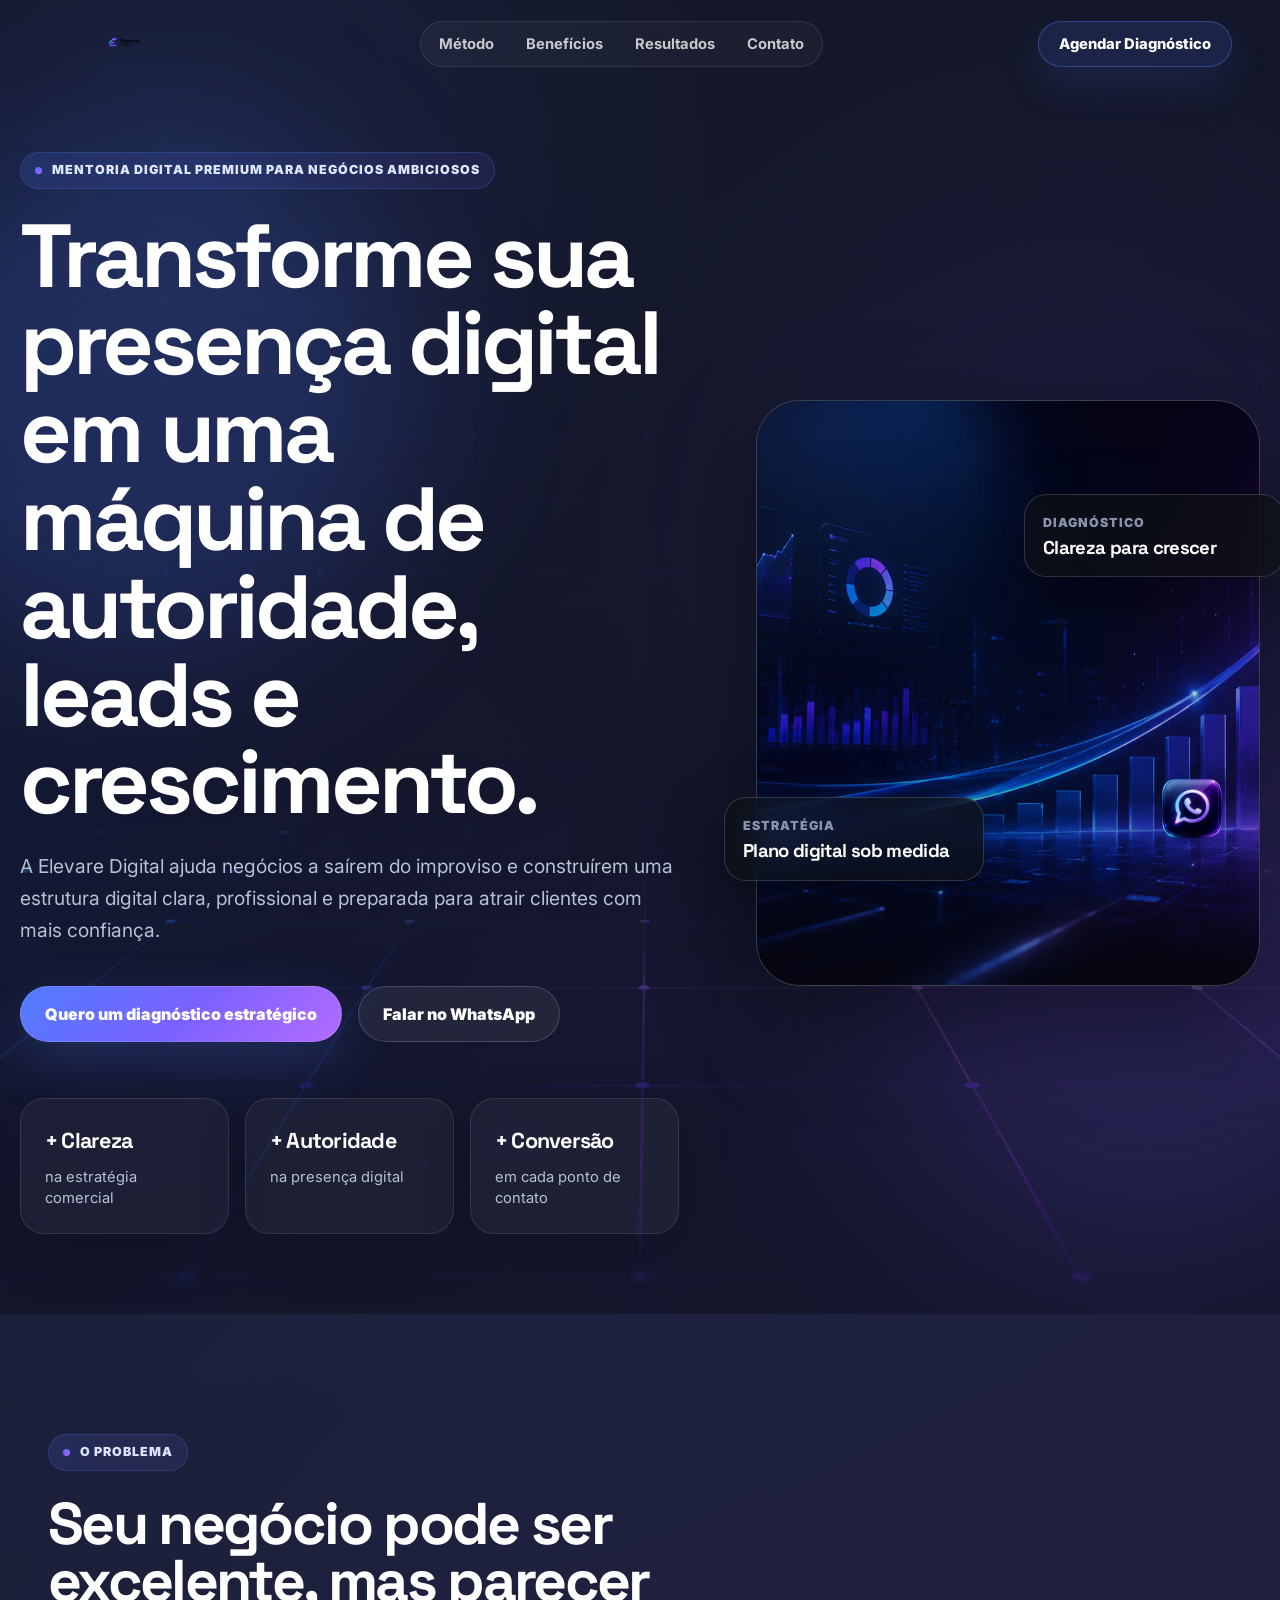
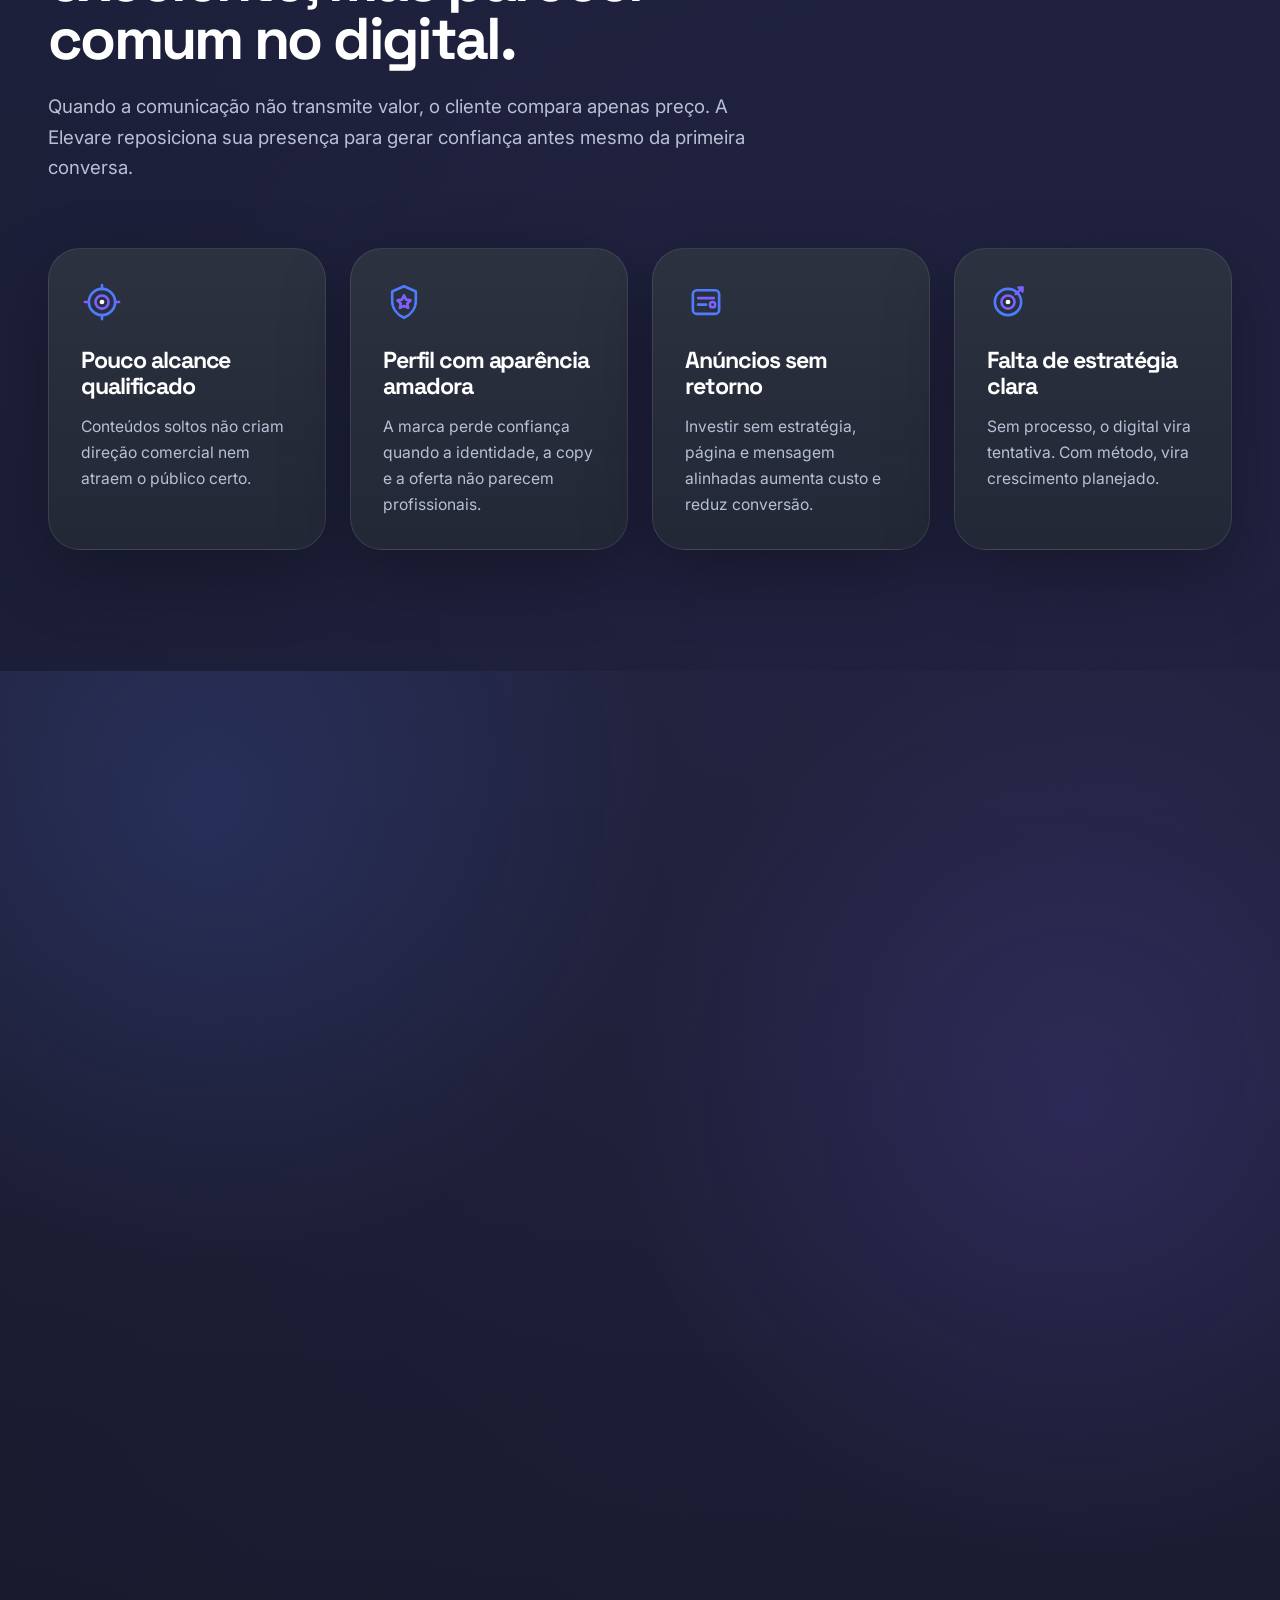
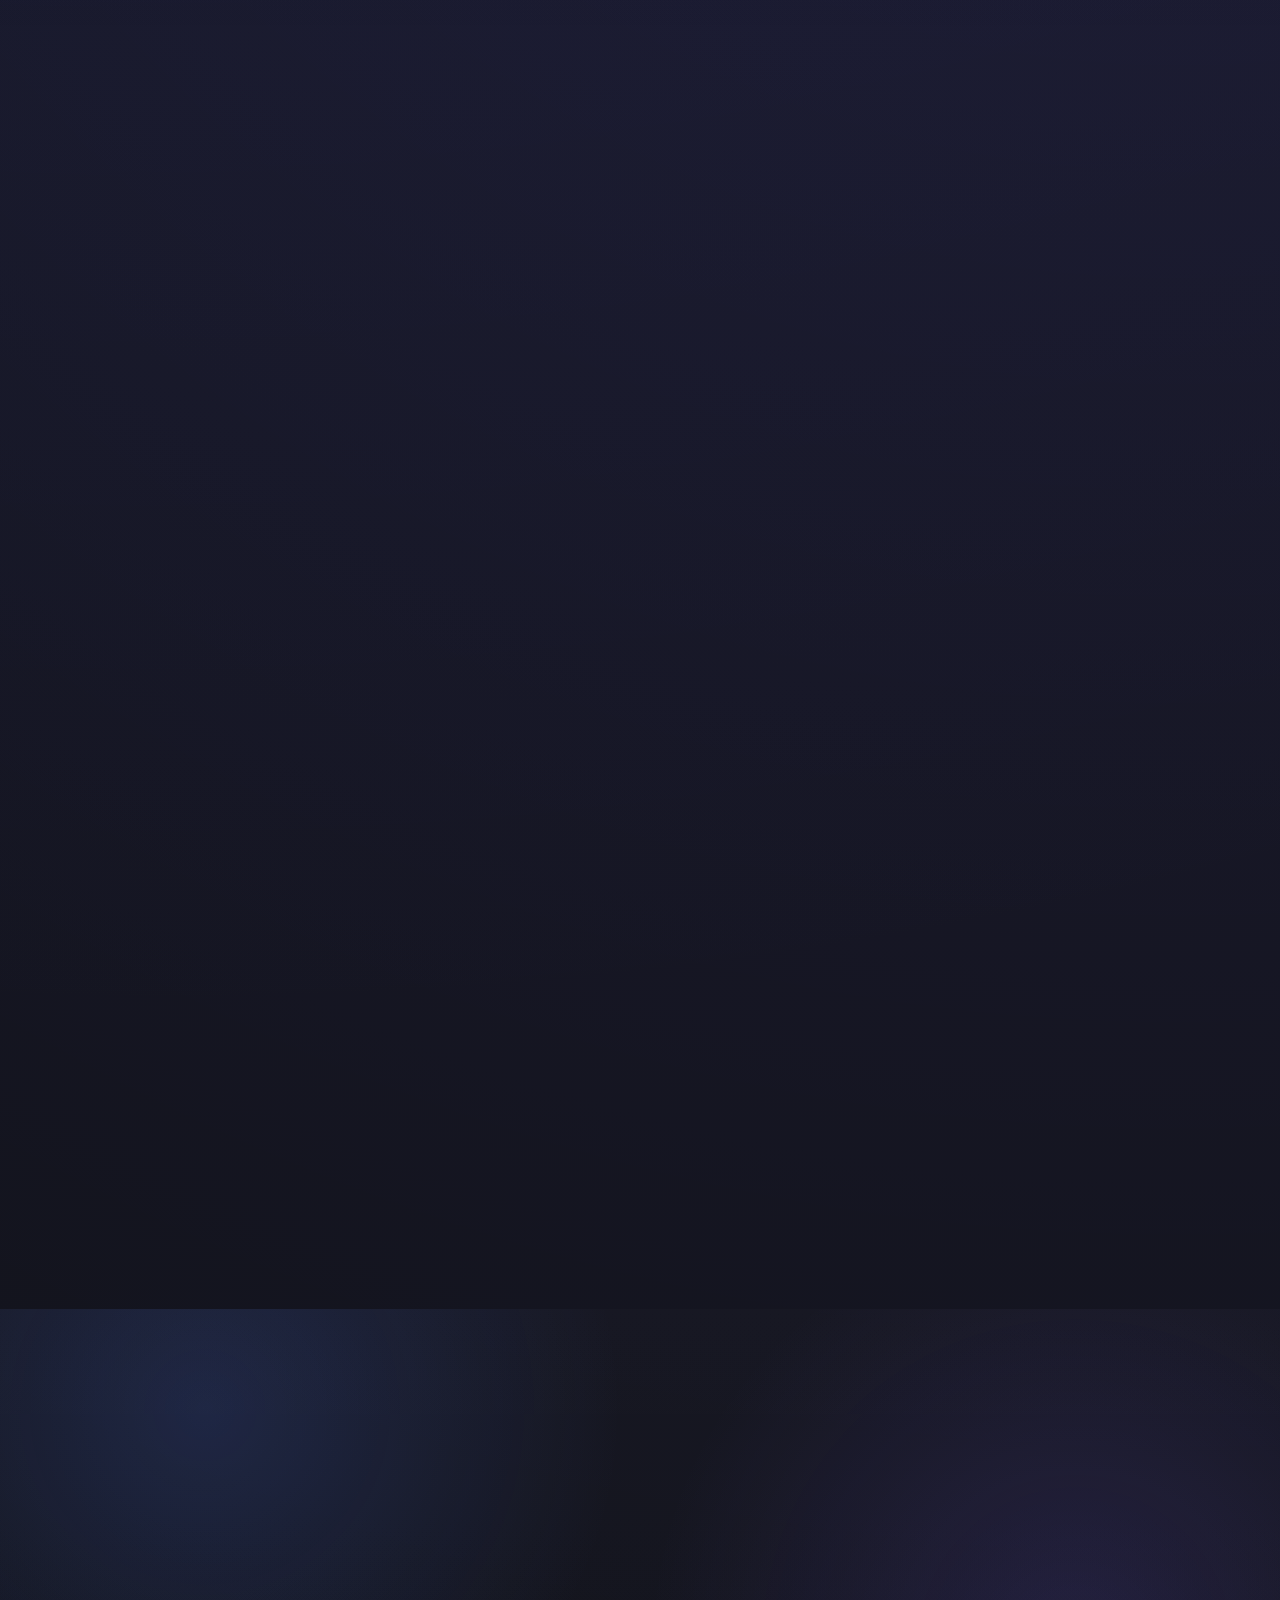
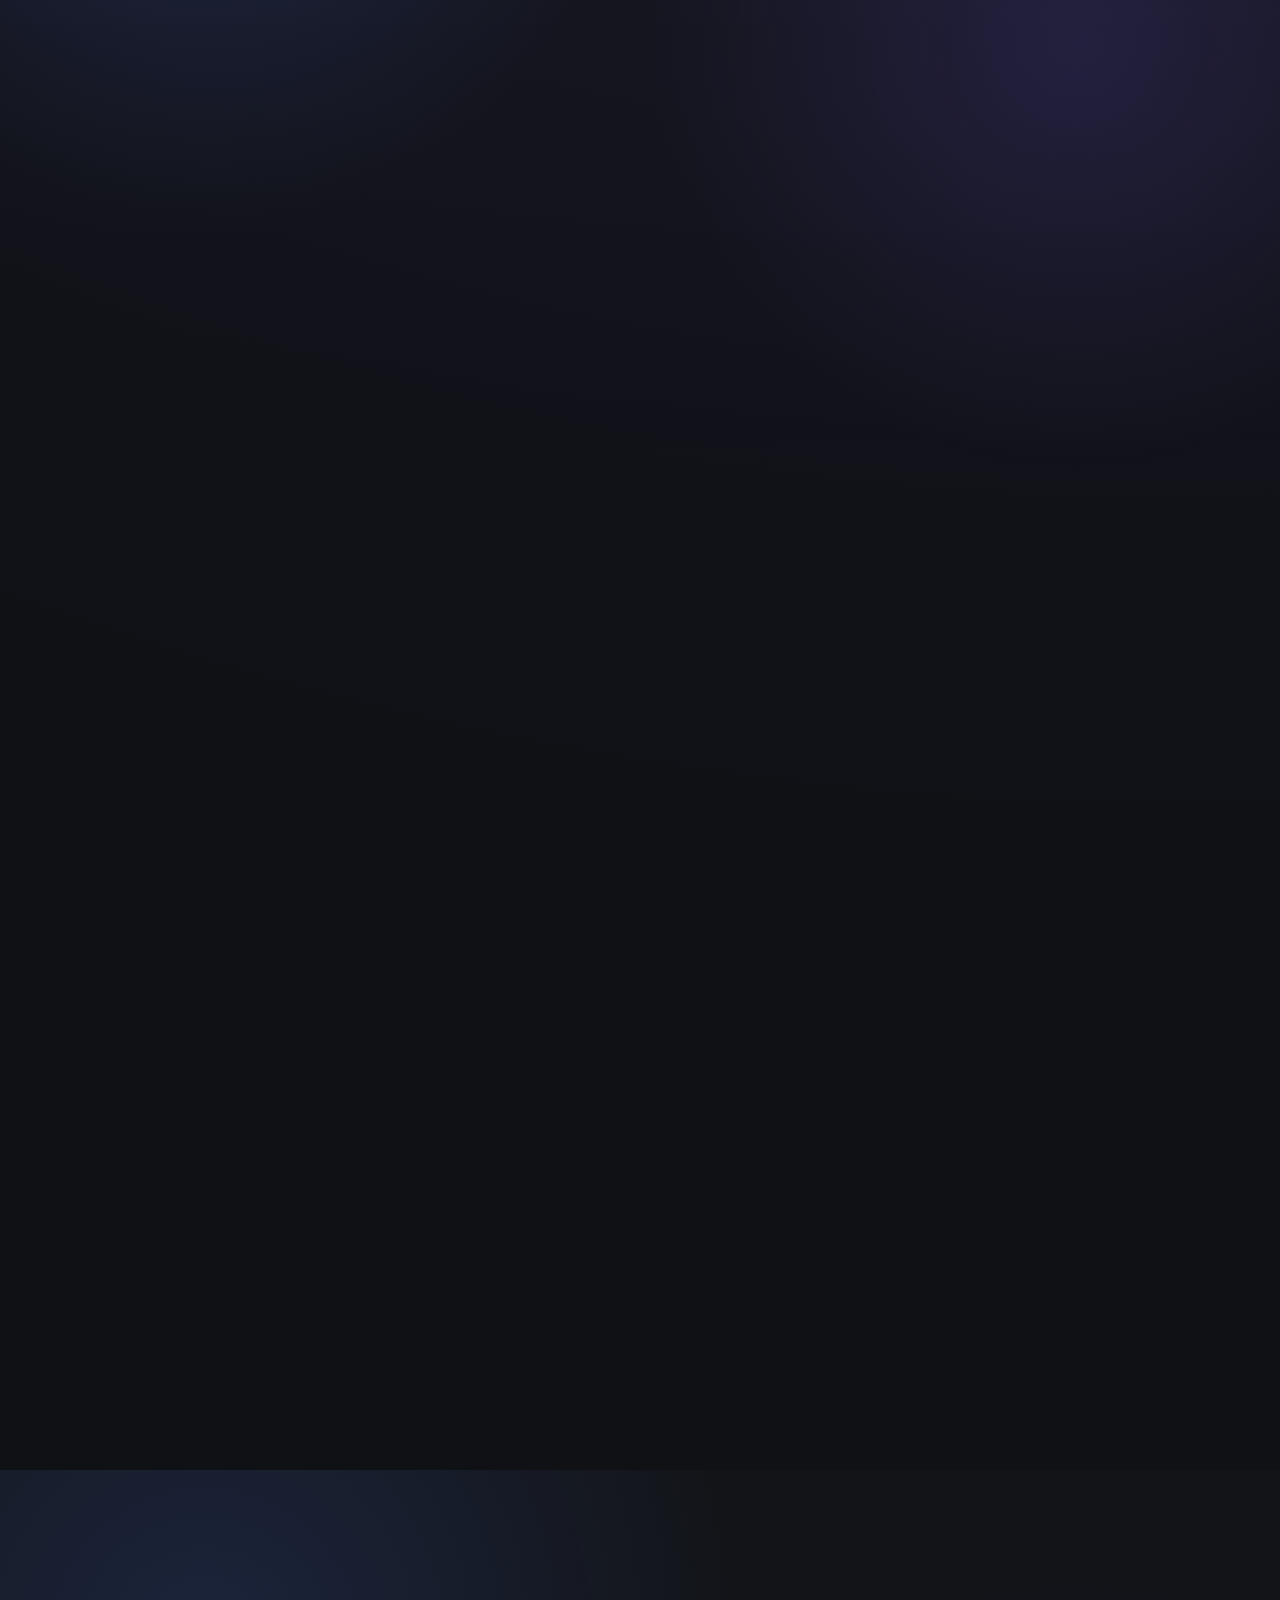
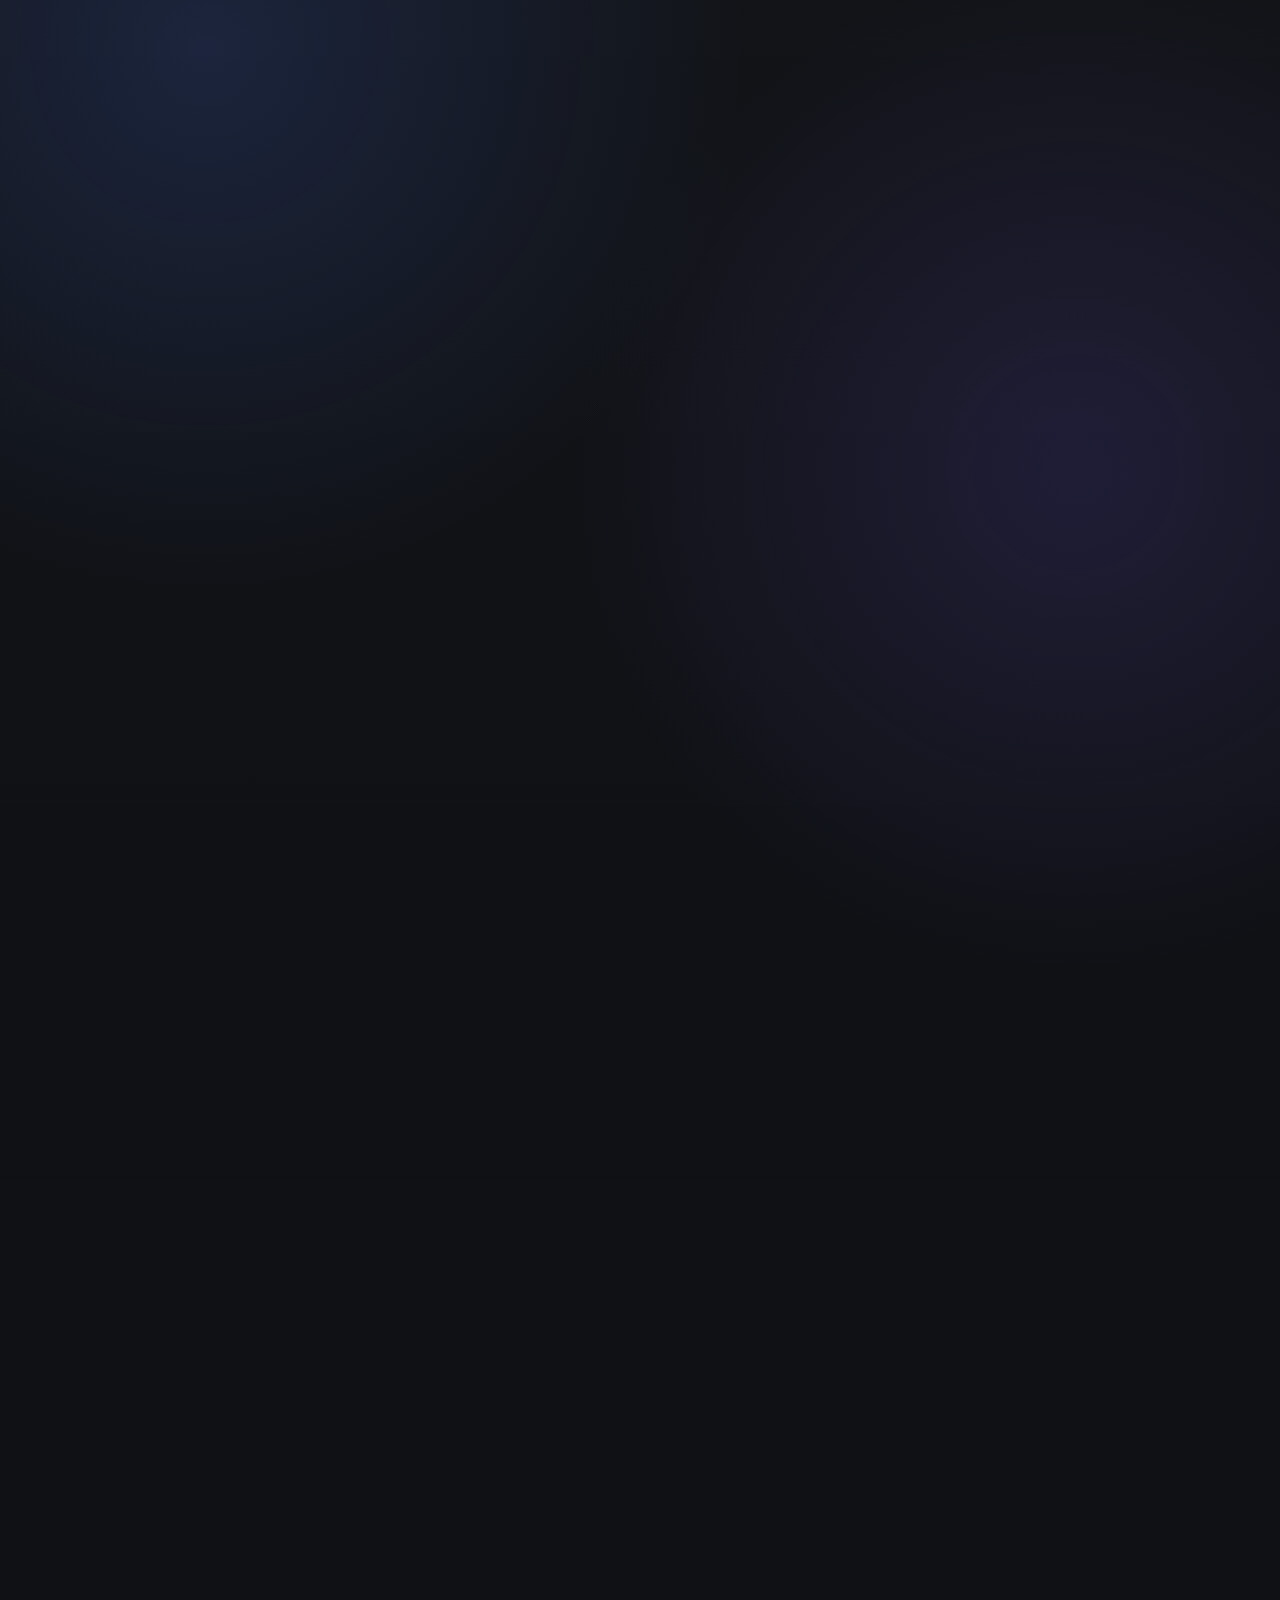
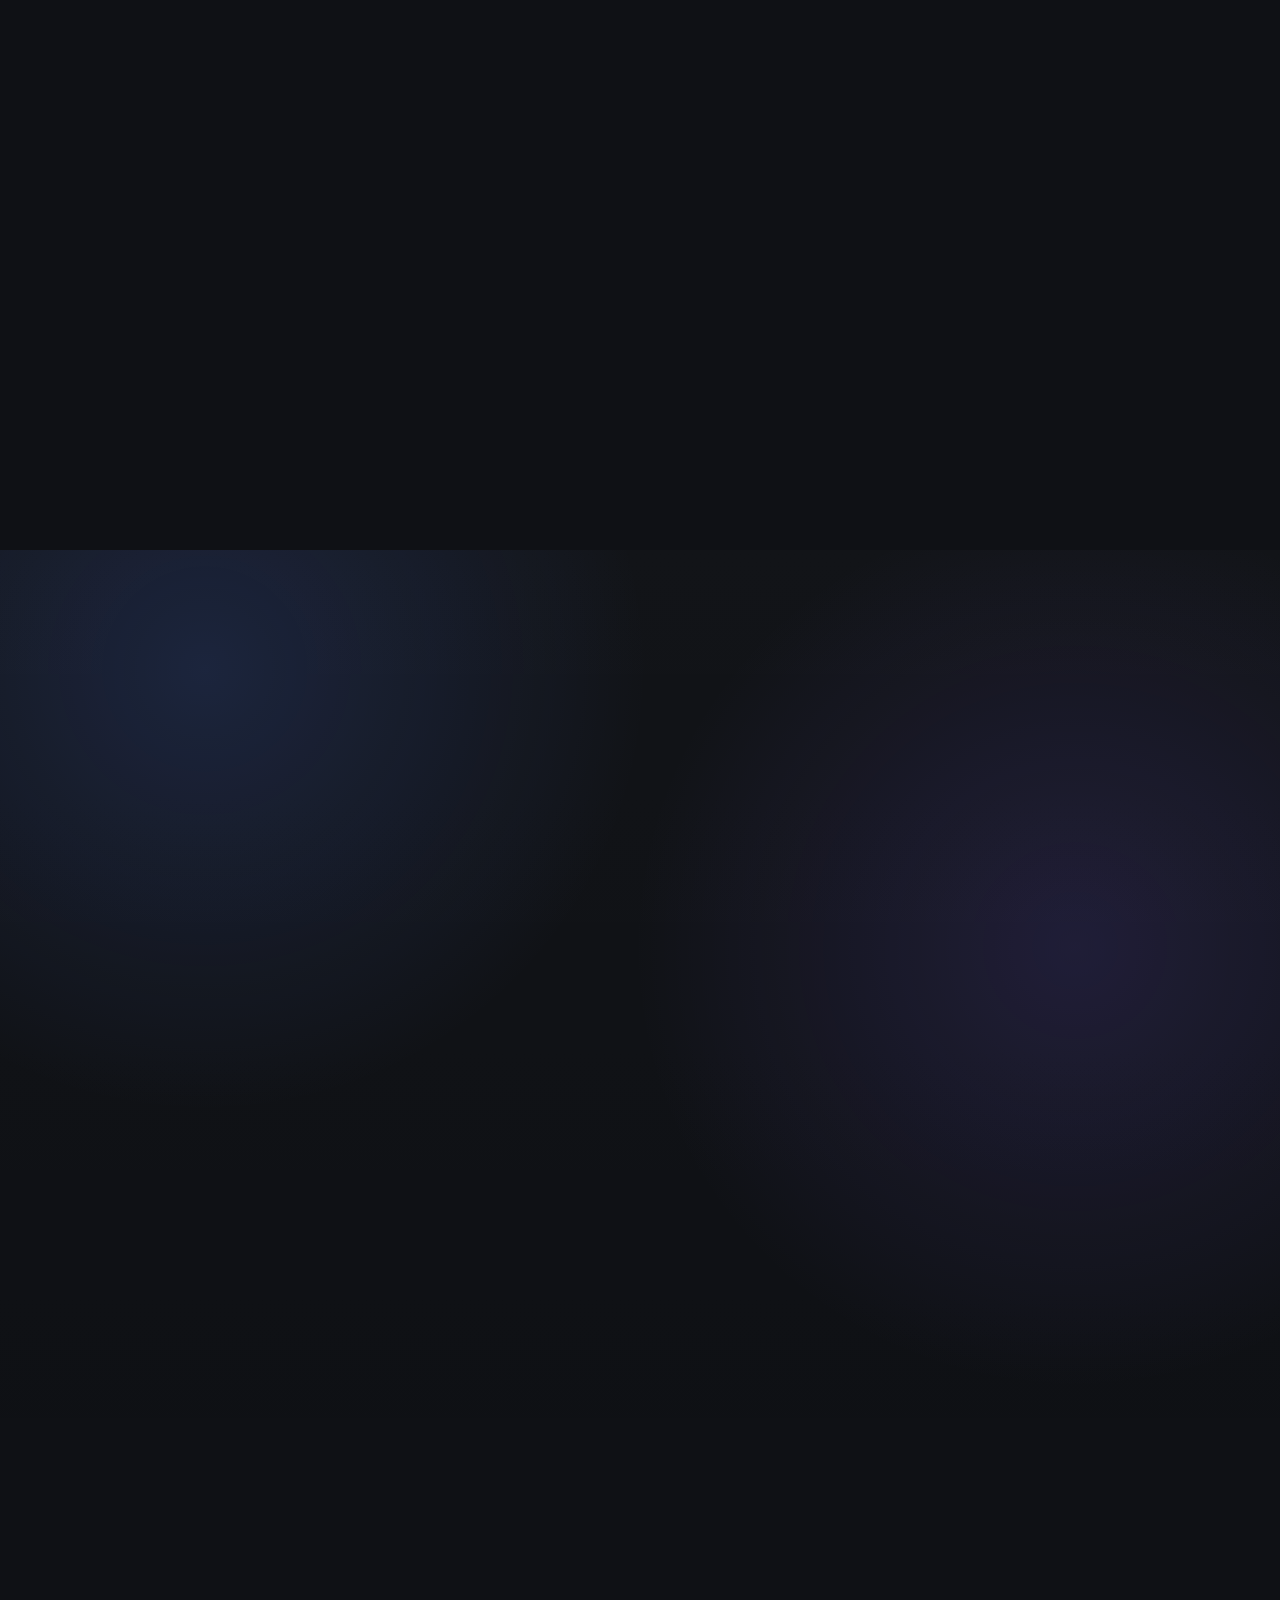
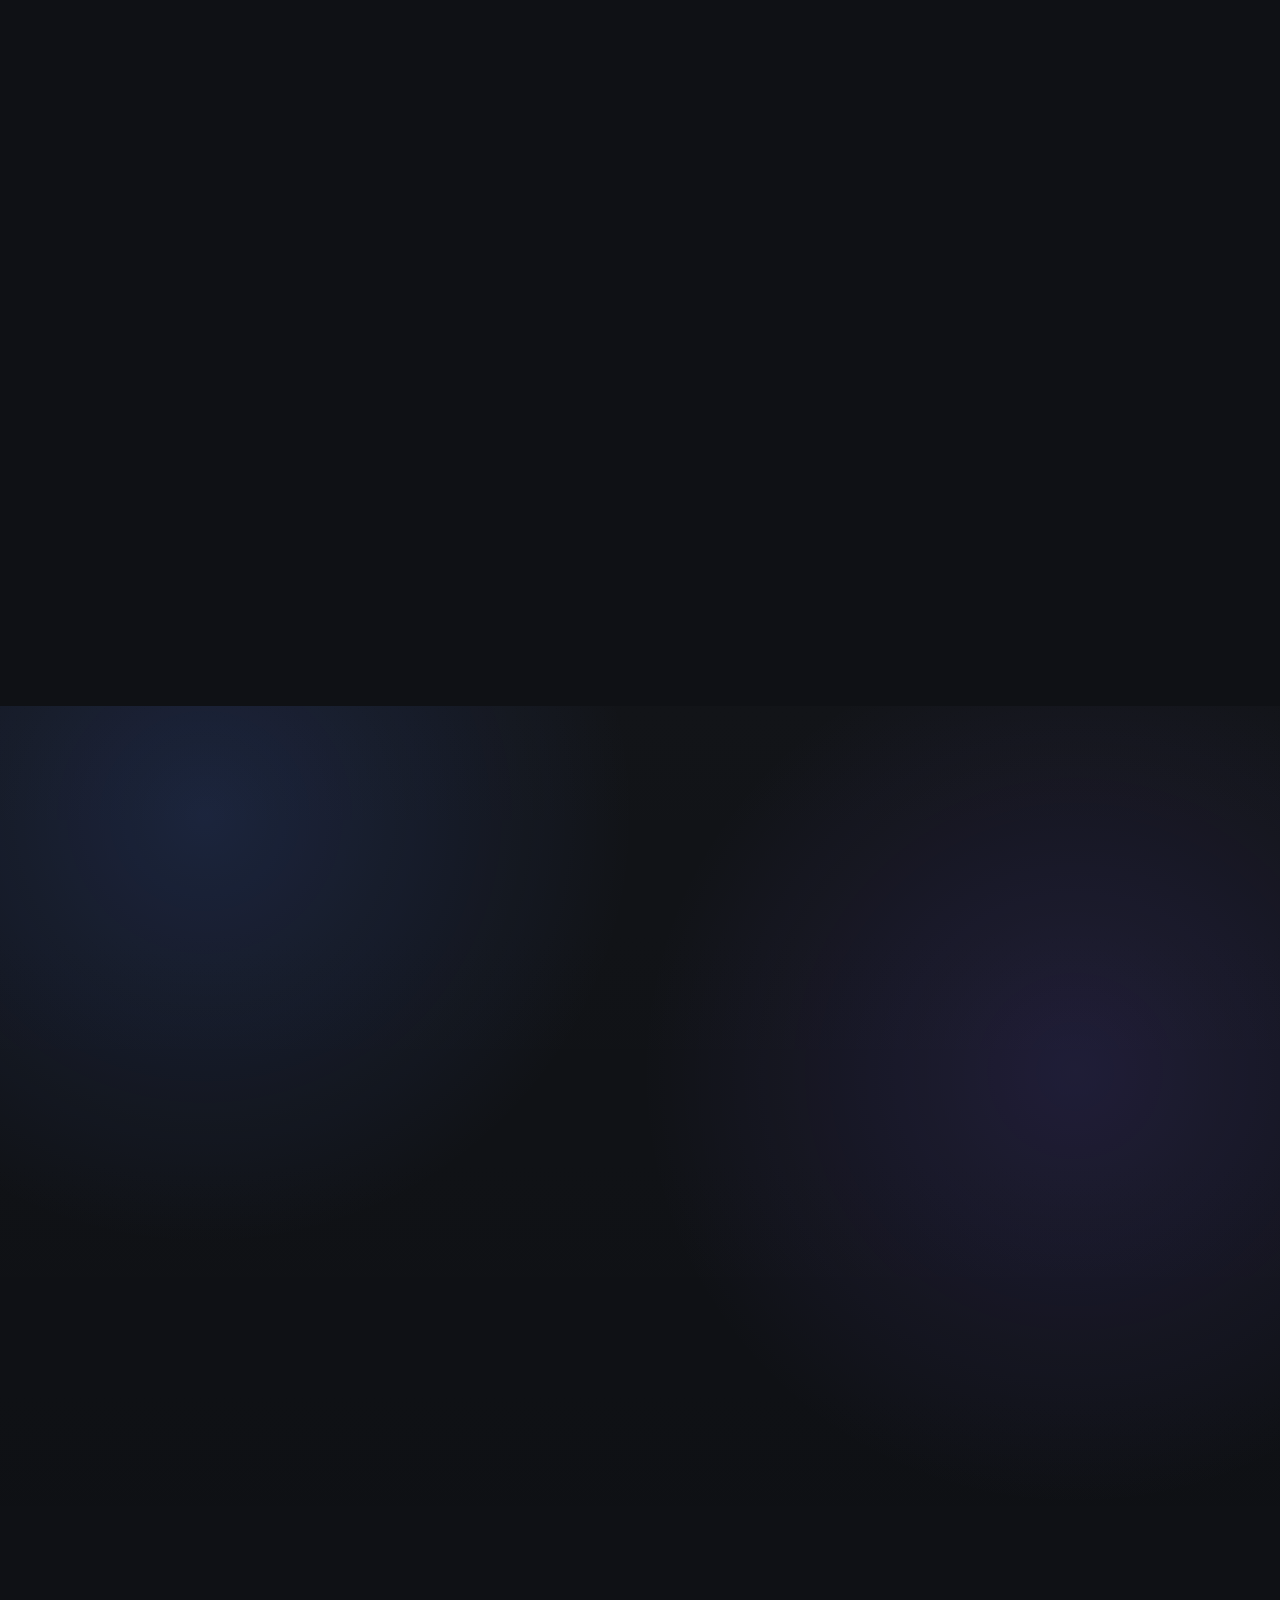
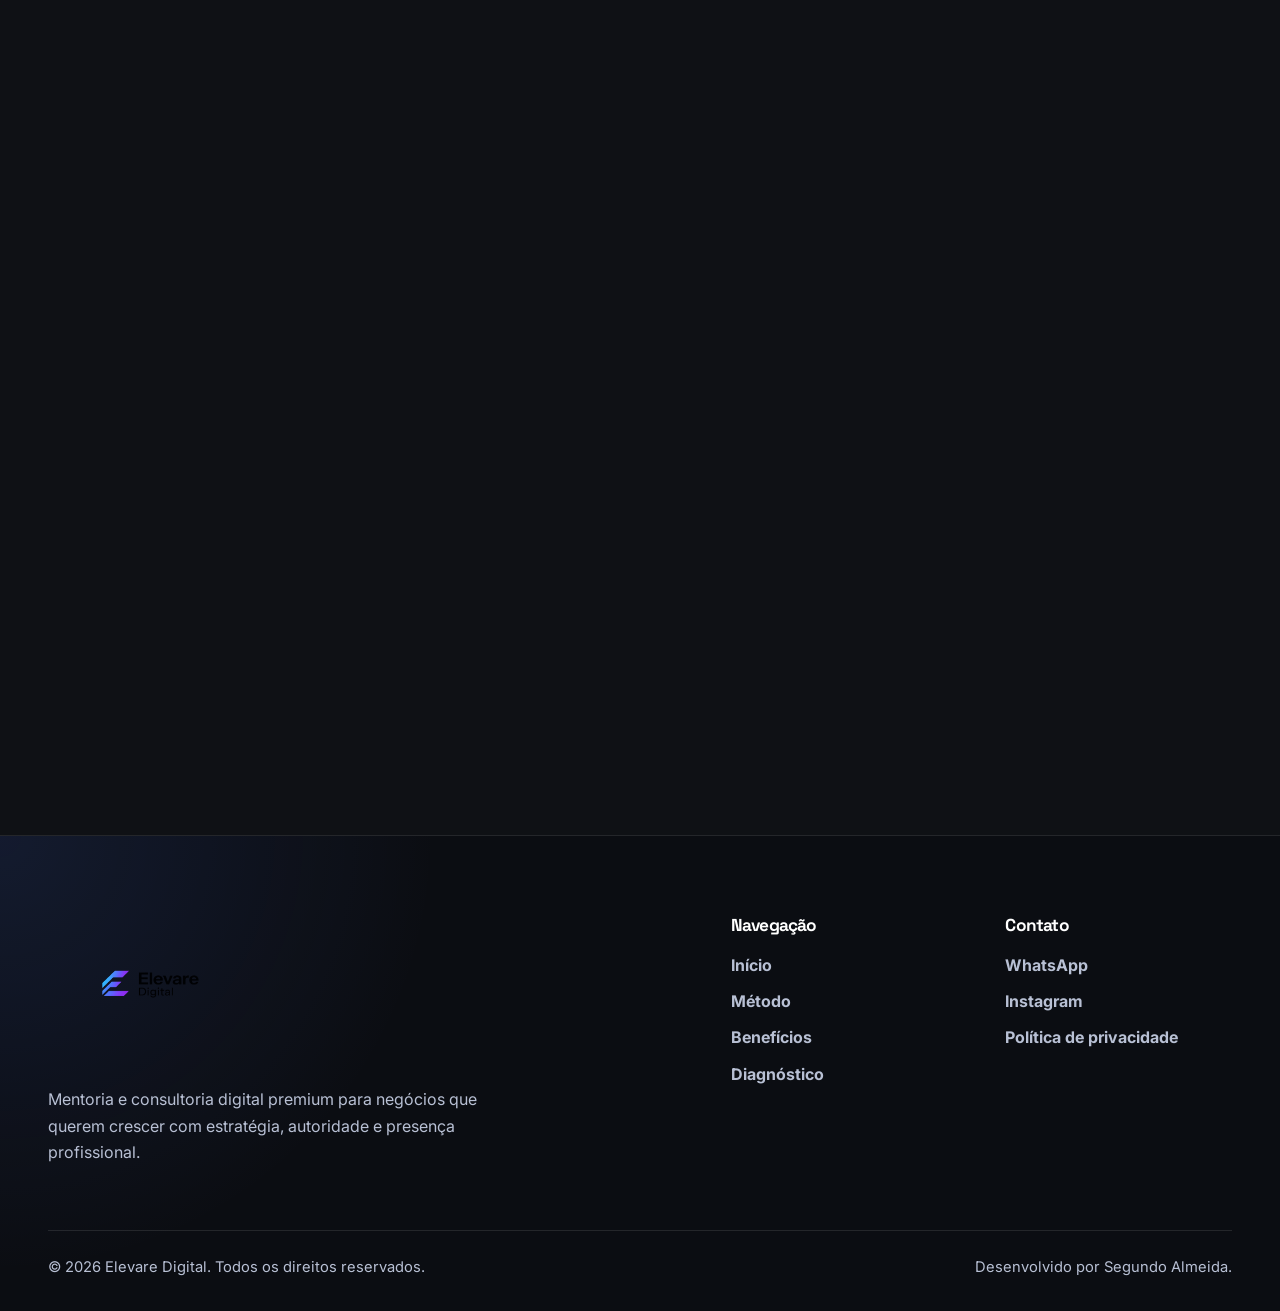
==== index.html @ 2a965b61 "Initial premium landing page commit" ====
<!doctype html>
<html lang="pt-BR">
  <head>
    <meta charset="UTF-8" />
    <meta name="viewport" content="width=device-width, initial-scale=1.0" />

    <title>Elevare Digital | Mentoria e Consultoria Digital High-Ticket</title>
    <meta
      name="description"
      content="Mentoria e consultoria digital premium para negócios que querem posicionamento, autoridade, leads qualificados e crescimento com estratégia."
    />
    <meta
      name="keywords"
      content="Elevare Digital, consultoria digital, mentoria digital, posicionamento digital, tráfego pago, marketing digital, geração de leads"
    />
    <meta name="author" content="Elevare Digital" />
    <meta name="robots" content="index, follow" />
    <link rel="canonical" href="https://elevaredigital.netlify.app/" />

    <meta
      property="og:title"
      content="Elevare Digital | Estratégia Digital Premium"
    />
    <meta
      property="og:description"
      content="Transforme sua presença digital em uma estrutura profissional de autoridade, conversão e crescimento."
    />
    <meta property="og:type" content="website" />
    <meta property="og:url" content="https://elevaredigital.netlify.app/" />
    <meta
      property="og:image"
      content="https://elevaredigital.netlify.app/assets/images/hero-elevare.avif"
    />
    <meta property="og:locale" content="pt_BR" />

    <meta name="twitter:card" content="summary_large_image" />
    <meta
      name="twitter:title"
      content="Elevare Digital | Mentoria Digital Premium"
    />
    <meta
      name="twitter:description"
      content="Consultoria digital para negócios que querem crescer com estratégia, autoridade e previsibilidade."
    />
    <meta
      name="twitter:image"
      content="https://elevaredigital.netlify.app/assets/images/hero-elevare.avif"
    />

    <meta name="theme-color" content="#0F1115" />
    <meta name="msapplication-TileColor" content="#0F1115" />
    <meta name="msapplication-config" content="browserconfig.xml" />

    <link rel="manifest" href="site.webmanifest" />
    <link rel="icon" type="image/png" href="assets/logos/favicon-elevare.png" />
    <link rel="apple-touch-icon" href="assets/logos/favicon-elevare.png" />

    <link rel="preconnect" href="https://fonts.googleapis.com" />
    <link rel="preconnect" href="https://fonts.gstatic.com" crossorigin />
    <link
      href="https://fonts.googleapis.com/css2?family=Inter:wght@400;500;600;700;800&family=Space+Grotesk:wght@500;600;700&display=swap"
      rel="stylesheet"
    />

    <link
      rel="preload"
      as="image"
      href="assets/images/hero-elevare-mobile.avif"
      media="(max-width: 640px)"
    />
    <link
      rel="preload"
      as="image"
      href="assets/images/hero-elevare-tablet.avif"
      media="(min-width: 641px) and (max-width: 1024px)"
    />
    <link
      rel="preload"
      as="image"
      href="assets/images/hero-elevare.avif"
      media="(min-width: 1025px)"
    />

    <link rel="stylesheet" href="css/style.css" />

    <script type="application/ld+json">
      {
        "@context": "https://schema.org",
        "@type": "ProfessionalService",
        "name": "Elevare Digital",
        "description": "Mentoria e consultoria digital premium para posicionamento, autoridade, leads e crescimento.",
        "url": "https://elevaredigital.netlify.app/",
        "image": "https://elevaredigital.netlify.app/assets/logos/logo-elevare.png",
        "telephone": "+5583998326680",
        "sameAs": [
          "https://instagram.com/elevaredigital",
          "https://wa.me/5583998326680"
        ],
        "areaServed": "Brasil",
        "serviceType": "Consultoria digital premium"
      }
    </script>
  </head>

  <body>
    <div class="site-loader" id="siteLoader" aria-hidden="true">
      <img src="assets/images/loader-glow.webp" alt="" class="loader-glow" />
      <img
        src="assets/logos/logo-elevare-white.png"
        alt="Elevare Digital"
        class="loader-logo"
      />
    </div>

    <a class="skip-link" href="#main">Pular para o conteúdo principal</a>

    <header class="header" id="header">
      <div class="container header-container">
        <a href="#home" class="brand" aria-label="Elevare Digital - início">
          <img
            src="assets/logos/logo-elevare-white.png"
            alt="Elevare Digital"
            class="brand-logo"
          />
        </a>

        <nav class="nav" id="nav" aria-label="Menu principal">
          <a href="#metodo">Método</a>
          <a href="#beneficios">Benefícios</a>
          <a href="#resultados">Resultados</a>
          <a href="#contato">Contato</a>
        </nav>

        <a href="#diagnostico" class="header-cta">Agendar Diagnóstico</a>

        <button
          class="menu-toggle"
          id="menuToggle"
          type="button"
          aria-label="Abrir menu"
          aria-expanded="false"
          aria-controls="nav"
        >
          <img src="assets/icons/icon-menu.svg" alt="" class="menu-icon-open" />
          <img
            src="assets/icons/icon-close.svg"
            alt=""
            class="menu-icon-close"
          />
        </button>
      </div>
    </header>

    <main id="main">
      <section class="hero section-dark" id="home">
        <div class="hero-bg">
          <img
            src="assets/backgrounds/bg-grid-dark.avif"
            alt=""
            aria-hidden="true"
          />
        </div>

        <div class="container hero-container">
          <div class="hero-content reveal">
            <span class="eyebrow"
              >Mentoria digital premium para negócios ambiciosos</span
            >

            <h1>
              Transforme sua presença digital em uma máquina de autoridade,
              leads e crescimento.
            </h1>

            <p class="hero-text">
              A Elevare Digital ajuda negócios a saírem do improviso e
              construírem uma estrutura digital clara, profissional e preparada
              para atrair clientes com mais confiança.
            </p>

            <div class="hero-actions">
              <a href="#diagnostico" class="btn btn-primary"
                >Quero um diagnóstico estratégico</a
              >
              <a
                href="https://wa.me/5583998326680"
                target="_blank"
                rel="noopener noreferrer"
                class="btn btn-secondary"
                aria-label="Falar com a Elevare Digital pelo WhatsApp"
              >
                <img src="assets/icons/icon-whatsapp.png" alt="" />
                Falar no WhatsApp
              </a>
            </div>

            <div class="hero-stats" aria-label="Indicadores da consultoria">
              <div>
                <strong>+ Clareza</strong>
                <span>na estratégia comercial</span>
              </div>
              <div>
                <strong>+ Autoridade</strong>
                <span>na presença digital</span>
              </div>
              <div>
                <strong>+ Conversão</strong>
                <span>em cada ponto de contato</span>
              </div>
            </div>
          </div>

          <div class="hero-visual reveal">
            <picture>
              <source
                srcset="assets/images/hero-elevare-mobile.avif"
                media="(max-width: 640px)"
                type="image/avif"
              />
              <source
                srcset="assets/images/hero-elevare-tablet.avif"
                media="(max-width: 1024px)"
                type="image/avif"
              />
              <img
                src="assets/images/hero-elevare.avif"
                alt="Ambiente premium de estratégia digital da Elevare Digital"
                width="720"
                height="840"
                fetchpriority="high"
              />
            </picture>

            <div class="floating-card floating-card-one">
              <span>Estratégia</span>
              <strong>Plano digital sob medida</strong>
            </div>

            <div class="floating-card floating-card-two">
              <span>Diagnóstico</span>
              <strong>Clareza para crescer</strong>
            </div>
          </div>
        </div>
      </section>

      <section class="pain section-padding" id="problema">
        <div class="container">
          <div class="section-heading reveal">
            <span class="eyebrow">O problema</span>
            <h2>
              Seu negócio pode ser excelente, mas parecer comum no digital.
            </h2>
            <p>
              Quando a comunicação não transmite valor, o cliente compara apenas
              preço. A Elevare reposiciona sua presença para gerar confiança
              antes mesmo da primeira conversa.
            </p>
          </div>

          <div class="pain-grid">
            <article class="premium-card reveal">
              <img src="assets/icons/icon-target.svg" alt="" />
              <h3>Pouco alcance qualificado</h3>
              <p>
                Conteúdos soltos não criam direção comercial nem atraem o
                público certo.
              </p>
            </article>

            <article class="premium-card reveal">
              <img src="assets/icons/icon-authority.svg" alt="" />
              <h3>Perfil com aparência amadora</h3>
              <p>
                A marca perde confiança quando a identidade, a copy e a oferta
                não parecem profissionais.
              </p>
            </article>

            <article class="premium-card reveal">
              <img src="assets/icons/icon-ads.svg" alt="" />
              <h3>Anúncios sem retorno</h3>
              <p>
                Investir sem estratégia, página e mensagem alinhadas aumenta
                custo e reduz conversão.
              </p>
            </article>

            <article class="premium-card reveal">
              <img src="assets/icons/icon-strategy.svg" alt="" />
              <h3>Falta de estratégia clara</h3>
              <p>
                Sem processo, o digital vira tentativa. Com método, vira
                crescimento planejado.
              </p>
            </article>
          </div>
        </div>
      </section>

      <section class="method section-padding section-dark" id="metodo">
        <div class="container method-container">
          <div class="method-visual reveal">
            <img
              src="assets/images/method-strategy.avif"
              alt="Planejamento estratégico digital premium"
              loading="lazy"
              decoding="async"
            />
          </div>

          <div class="method-content reveal">
            <span class="eyebrow">Método Elevare</span>
            <h2>
              Uma jornada simples para elevar percepção, confiança e conversão.
            </h2>
            <p>
              O método combina diagnóstico, posicionamento e execução
              inteligente para transformar presença digital em ativo comercial.
            </p>

            <div class="steps">
              <article class="step-card">
                <span>01</span>
                <h3>Diagnóstico</h3>
                <p>
                  Analisamos presença digital, oferta, comunicação, funil e
                  pontos de perda de conversão.
                </p>
              </article>

              <article class="step-card">
                <span>02</span>
                <h3>Estratégia</h3>
                <p>
                  Criamos um plano claro para posicionamento, conteúdo, tráfego,
                  captação e relacionamento.
                </p>
              </article>

              <article class="step-card">
                <span>03</span>
                <h3>Crescimento</h3>
                <p>
                  Organizamos a execução para gerar presença consistente, leads
                  melhores e mais previsibilidade.
                </p>
              </article>
            </div>
          </div>
        </div>
      </section>

      <section class="benefits section-padding" id="beneficios">
        <div class="container">
          <div class="section-heading reveal">
            <span class="eyebrow">Benefícios</span>
            <h2>
              Uma estrutura digital feita para vender valor, não apenas
              aparecer.
            </h2>
            <p>
              A consultoria conecta marca, mensagem, oferta e canais digitais
              para criar uma experiência mais profissional e persuasiva.
            </p>
          </div>

          <div class="benefits-grid">
            <article class="premium-card reveal">
              <img src="assets/icons/icon-positioning.svg" alt="" />
              <h3>Posicionamento premium</h3>
              <p>
                Comunicação mais forte para o mercado perceber seu negócio como
                escolha de maior valor.
              </p>
            </article>

            <article class="premium-card reveal">
              <img src="assets/icons/icon-leads.svg" alt="" />
              <h3>Mais leads qualificados</h3>
              <p>
                Estrutura pensada para atrair pessoas com maior intenção e
                reduzir curiosos sem perfil.
              </p>
            </article>

            <article class="premium-card reveal">
              <img src="assets/icons/icon-authority.svg" alt="" />
              <h3>Autoridade</h3>
              <p>
                Presença digital mais confiável, com narrativa visual e
                comercial alinhada.
              </p>
            </article>

            <article class="premium-card reveal">
              <img src="assets/icons/icon-growth.svg" alt="" />
              <h3>Clareza comercial</h3>
              <p>
                Oferta, comunicação e canais organizados para facilitar a
                decisão do cliente.
              </p>
            </article>

            <article class="premium-card reveal">
              <img src="assets/icons/icon-analytics.svg" alt="" />
              <h3>Funil simples</h3>
              <p>
                Um caminho claro entre atenção, interesse, contato e fechamento.
              </p>
            </article>

            <article class="premium-card reveal">
              <img src="assets/icons/icon-shield.svg" alt="" />
              <h3>Previsibilidade</h3>
              <p>
                Processos digitais mais consistentes para reduzir dependência de
                indicações aleatórias.
              </p>
            </article>
          </div>
        </div>
      </section>

      <section class="automation section-padding section-dark">
        <div class="container split-container">
          <div class="split-content reveal">
            <span class="eyebrow">Automação inteligente</span>
            <h2>
              Organize processos digitais para vender com menos improviso.
            </h2>
            <p>
              A Elevare ajuda seu negócio a estruturar captação, atendimento,
              qualificação e acompanhamento de leads com mais clareza.
            </p>

            <ul class="check-list">
              <li>
                <img src="assets/icons/icon-check.svg" alt="" /> Atendimento
                mais organizado
              </li>
              <li>
                <img src="assets/icons/icon-check.svg" alt="" /> Leads com
                melhor acompanhamento
              </li>
              <li>
                <img src="assets/icons/icon-check.svg" alt="" /> Processos
                comerciais mais simples
              </li>
              <li>
                <img src="assets/icons/icon-check.svg" alt="" /> Menos perda de
                oportunidades
              </li>
            </ul>
          </div>

          <div class="split-visual reveal">
            <img
              src="assets/images/automation-system.webp"
              alt="Sistema digital de automação comercial"
              loading="lazy"
              decoding="async"
            />
          </div>
        </div>
      </section>

      <section class="mobile-performance section-padding">
        <div class="container split-container reverse">
          <div class="split-visual reveal">
            <img
              src="assets/images/mobile-performance.webp"
              alt="Experiência mobile premium para conversão"
              loading="lazy"
              decoding="async"
            />
          </div>

          <div class="split-content reveal">
            <span class="eyebrow">Mobile performance</span>
            <h2>
              Seu cliente decide pelo celular. Sua presença precisa converter no
              celular.
            </h2>
            <p>
              Estratégia digital premium também é experiência: clareza,
              velocidade, botões acessíveis, mensagem objetiva e jornada sem
              fricção.
            </p>

            <div class="mini-grid">
              <article>
                <img src="assets/icons/icon-mobile.svg" alt="" />
                <strong>Mobile-first</strong>
                <span>Experiência pensada para decisão rápida.</span>
              </article>

              <article>
                <img src="assets/icons/icon-clock.svg" alt="" />
                <strong>Velocidade</strong>
                <span>Performance como parte da conversão.</span>
              </article>
            </div>
          </div>
        </div>
      </section>

      <section class="results section-padding section-dark" id="resultados">
        <div class="container">
          <div class="section-heading reveal">
            <span class="eyebrow">Resultados</span>
            <h2>
              Crescimento começa quando sua marca deixa de parecer improvisada.
            </h2>
            <p>
              A Elevare cria base estratégica para melhorar percepção,
              organização comercial e geração de oportunidades.
            </p>
          </div>

          <div class="results-layout">
            <div class="results-image reveal">
              <img
                src="assets/images/results-scale.avif"
                alt="Painel de crescimento e métricas digitais"
                loading="lazy"
                decoding="async"
              />
            </div>

            <div class="results-cards">
              <article class="metric-card reveal">
                <strong>Autoridade</strong>
                <span
                  >Marca mais confiável para vender ofertas de maior
                  valor.</span
                >
              </article>

              <article class="metric-card reveal">
                <strong>Conversão</strong>
                <span
                  >Jornada mais clara entre primeiro contato e decisão.</span
                >
              </article>

              <article class="metric-card reveal">
                <strong>Escala</strong>
                <span
                  >Estrutura preparada para campanhas, conteúdo e
                  relacionamento.</span
                >
              </article>
            </div>
          </div>

          <div class="mockup-row reveal">
            <img
              src="assets/mockups/ads-manager.webp"
              alt="Mockup de gerenciador de anúncios"
              loading="lazy"
              decoding="async"
            />
            <img
              src="assets/mockups/growth-report.webp"
              alt="Mockup de relatório de crescimento"
              loading="lazy"
              decoding="async"
            />
            <img
              src="assets/mockups/mobile-social-ui.webp"
              alt="Mockup de presença digital mobile"
              loading="lazy"
              decoding="async"
            />
          </div>
        </div>
      </section>

      <section class="branding section-padding">
        <div class="container split-container">
          <div class="split-content reveal">
            <span class="eyebrow">Branding & posicionamento</span>
            <h2>
              De presença comum para uma marca que transmite valor antes da
              conversa.
            </h2>
            <p>
              Posicionamento não é só aparência. É a forma como sua marca
              comunica confiança, diferenciação e motivo claro para o cliente
              escolher você.
            </p>

            <a href="#diagnostico" class="btn btn-primary"
              >Quero elevar minha marca</a
            >
          </div>

          <div class="split-visual reveal">
            <img
              src="assets/images/branding-positioning.avif"
              alt="Branding e posicionamento digital premium"
              loading="lazy"
              decoding="async"
            />
          </div>
        </div>
      </section>

      <section
        class="form-section section-padding section-dark"
        id="diagnostico"
      >
        <div class="container form-container">
          <div class="form-content reveal">
            <span class="eyebrow">Diagnóstico estratégico</span>
            <h2>
              Solicite uma análise inicial para entender o próximo nível do seu
              digital.
            </h2>
            <p>
              Preencha o formulário e a Elevare Digital avaliará o melhor
              caminho para posicionamento, captação e crescimento do seu
              negócio.
            </p>

            <img
              src="assets/images/form-visual.webp"
              alt="Visual premium de formulário estratégico"
              loading="lazy"
              decoding="async"
              class="form-visual"
            />
          </div>

          <form
            name="lead-elevare"
            method="POST"
            data-netlify="true"
            netlify-honeypot="bot-field"
            class="lead-form reveal"
            id="leadForm"
          >
            <input type="hidden" name="form-name" value="lead-elevare" />

            <p class="hidden-field">
              <label>Não preencha este campo: <input name="bot-field" /></label>
            </p>

            <div class="form-row">
              <label for="nome">Nome</label>
              <input
                type="text"
                id="nome"
                name="nome"
                autocomplete="name"
                required
              />
            </div>

            <div class="form-row">
              <label for="email">E-mail</label>
              <input
                type="email"
                id="email"
                name="email"
                autocomplete="email"
                required
              />
            </div>

            <div class="form-row">
              <label for="whatsapp">WhatsApp</label>
              <input
                type="tel"
                id="whatsapp"
                name="whatsapp"
                autocomplete="tel"
                required
              />
            </div>

            <div class="form-row">
              <label for="tipo-negocio">Tipo de negócio</label>
              <input
                type="text"
                id="tipo-negocio"
                name="tipo-negocio"
                required
              />
            </div>

            <div class="form-row">
              <label for="faturamento">Faturamento atual</label>
              <select id="faturamento" name="faturamento" required>
                <option value="">Selecione uma opção</option>
                <option value="Ainda não faturo">Ainda não faturo</option>
                <option value="Até R$ 10 mil/mês">Até R$ 10 mil/mês</option>
                <option value="R$ 10 mil a R$ 30 mil/mês">
                  R$ 10 mil a R$ 30 mil/mês
                </option>
                <option value="R$ 30 mil a R$ 100 mil/mês">
                  R$ 30 mil a R$ 100 mil/mês
                </option>
                <option value="Acima de R$ 100 mil/mês">
                  Acima de R$ 100 mil/mês
                </option>
              </select>
            </div>

            <div class="form-row">
              <label for="objetivo">Objetivo principal</label>
              <select id="objetivo" name="objetivo" required>
                <option value="">Selecione uma opção</option>
                <option value="Melhorar posicionamento">
                  Melhorar posicionamento
                </option>
                <option value="Gerar mais leads">Gerar mais leads</option>
                <option value="Organizar estratégia digital">
                  Organizar estratégia digital
                </option>
                <option value="Vender mais pelo digital">
                  Vender mais pelo digital
                </option>
                <option value="Escalar campanhas">Escalar campanhas</option>
              </select>
            </div>

            <div class="form-row full">
              <label for="mensagem">Mensagem</label>
              <textarea
                id="mensagem"
                name="mensagem"
                rows="5"
                required
              ></textarea>
            </div>

            <button type="submit" class="btn btn-primary form-submit">
              Enviar diagnóstico
              <img src="assets/icons/icon-arrow.svg" alt="" />
            </button>

            <p
              class="form-feedback"
              id="formFeedback"
              role="status"
              aria-live="polite"
            ></p>
          </form>
        </div>
      </section>

      <section class="contact section-padding" id="contato">
        <div class="container contact-container">
          <div class="contact-content reveal">
            <span class="eyebrow">Contato premium</span>
            <h2>
              Converse com a Elevare Digital pelo canal mais prático para você.
            </h2>
            <p>
              Atendimento online para entender o momento do seu negócio e
              indicar o melhor caminho estratégico.
            </p>
          </div>

          <div class="contact-cards">
            <a
              href="https://wa.me/5583998326680"
              target="_blank"
              rel="noopener noreferrer"
              class="contact-card reveal"
              aria-label="Entrar em contato pelo WhatsApp"
            >
              <img src="assets/icons/icon-whatsapp.png" alt="" />
              <span>WhatsApp</span>
              <strong>+55 (83) 99832-6680</strong>
            </a>

            <a
              href="https://instagram.com/elevaredigital"
              target="_blank"
              rel="noopener noreferrer"
              class="contact-card reveal"
              aria-label="Acessar Instagram da Elevare Digital"
            >
              <img src="assets/icons/icon-instagram.png" alt="" />
              <span>Instagram</span>
              <strong>@elevaredigital</strong>
            </a>
          </div>

          <div class="contact-visual reveal">
            <img
              src="assets/images/contact-premium.avif"
              alt="Contato digital premium da Elevare Digital"
              loading="lazy"
              decoding="async"
            />
          </div>
        </div>
      </section>

      <section class="faq section-padding section-dark" id="faq">
        <div class="container faq-container">
          <div class="section-heading reveal">
            <span class="eyebrow">FAQ</span>
            <h2>Dúvidas comuns antes do diagnóstico.</h2>
          </div>

          <div class="faq-list reveal">
            <article class="faq-item">
              <button class="faq-question" type="button" aria-expanded="false">
                A mentoria serve para negócios iniciantes?
                <span></span>
              </button>
              <div class="faq-answer">
                <p>
                  Sim. O diagnóstico identifica o estágio atual e define uma
                  estrutura proporcional ao momento do negócio, sem criar
                  complexidade desnecessária.
                </p>
              </div>
            </article>

            <article class="faq-item">
              <button class="faq-question" type="button" aria-expanded="false">
                A Elevare também orienta anúncios?
                <span></span>
              </button>
              <div class="faq-answer">
                <p>
                  Sim. A estratégia pode incluir direcionamento para campanhas,
                  páginas, mensagens e pontos de conversão antes de ampliar
                  investimento em mídia.
                </p>
              </div>
            </article>

            <article class="faq-item">
              <button class="faq-question" type="button" aria-expanded="false">
                Em quanto tempo consigo perceber evolução?
                <span></span>
              </button>
              <div class="faq-answer">
                <p>
                  Os primeiros ganhos costumam aparecer na clareza da
                  comunicação, organização comercial e percepção profissional.
                  Resultados de crescimento dependem do estágio, oferta e
                  execução.
                </p>
              </div>
            </article>

            <article class="faq-item">
              <button class="faq-question" type="button" aria-expanded="false">
                O atendimento é online?
                <span></span>
              </button>
              <div class="faq-answer">
                <p>
                  Sim. O processo é digital, com foco em praticidade, clareza e
                  acompanhamento estratégico remoto.
                </p>
              </div>
            </article>

            <article class="faq-item">
              <button class="faq-question" type="button" aria-expanded="false">
                O diagnóstico é obrigatório antes da proposta?
                <span></span>
              </button>
              <div class="faq-answer">
                <p>
                  Sim. O diagnóstico evita propostas genéricas e ajuda a indicar
                  uma solução mais alinhada ao objetivo real do negócio.
                </p>
              </div>
            </article>
          </div>
        </div>
      </section>

      <section class="final-cta section-padding">
        <div class="container final-cta-container reveal">
          <div class="final-cta-bg">
            <img
              src="assets/images/final-cta.avif"
              alt=""
              aria-hidden="true"
              loading="lazy"
              decoding="async"
            />
          </div>

          <div class="final-cta-content">
            <span class="eyebrow">Próximo nível</span>
            <h2>
              Seu digital pode parecer mais forte, vender mais valor e gerar
              mais confiança.
            </h2>
            <p>
              O primeiro passo é entender onde sua presença atual está travando
              crescimento, autoridade e conversão.
            </p>

            <div class="hero-actions">
              <a href="#diagnostico" class="btn btn-primary"
                >Agendar diagnóstico</a
              >
              <a
                href="https://wa.me/5583998326680"
                target="_blank"
                rel="noopener noreferrer"
                class="btn btn-secondary"
              >
                <img src="assets/icons/icon-whatsapp.png" alt="" />
                Conversar agora
              </a>
            </div>
          </div>
        </div>
      </section>
    </main>

    <footer class="footer">
      <div class="container footer-container">
        <div class="footer-brand">
          <img
            src="assets/logos/logo-elevare-white.png"
            alt="Elevare Digital"
          />
          <p>
            Mentoria e consultoria digital premium para negócios que querem
            crescer com estratégia, autoridade e presença profissional.
          </p>
        </div>

        <div class="footer-links">
          <h3>Navegação</h3>
          <a href="#home">Início</a>
          <a href="#metodo">Método</a>
          <a href="#beneficios">Benefícios</a>
          <a href="#diagnostico">Diagnóstico</a>
        </div>

        <div class="footer-links">
          <h3>Contato</h3>
          <a
            href="https://wa.me/5583998326680"
            target="_blank"
            rel="noopener noreferrer"
            >WhatsApp</a
          >
          <a
            href="https://instagram.com/elevaredigital"
            target="_blank"
            rel="noopener noreferrer"
            >Instagram</a
          >
          <a href="politica-de-privacidade.html">Política de privacidade</a>
        </div>
      </div>

      <div class="container footer-bottom">
        <p>© 2026 Elevare Digital. Todos os direitos reservados.</p>
        <p>Desenvolvido por Segundo Almeida.</p>
      </div>
    </footer>

    <a
      href="https://wa.me/5583998326680"
      class="floating-whatsapp"
      target="_blank"
      rel="noopener noreferrer"
      aria-label="Falar com a Elevare Digital pelo WhatsApp"
    >
      <img src="assets/icons/icon-whatsapp.png" alt="" />
    </a>

    <script src="js/script.js" defer></script>
  </body>
</html>
---- css/style.css ----
/* =========================================================
   Elevare Digital — Premium Landing Page
   style.css
   Agência/SaaS Premium • Performance-first • Mobile-first
   ========================================================= */

/* -----------------------------
   01. Design Tokens
----------------------------- */
:root {
  --color-bg: #0f1115;
  --color-bg-soft: #151922;
  --color-bg-card: #1b2130;
  --color-bg-card-2: #20273a;
  --color-white: #ffffff;
  --color-text: #eef2ff;
  --color-muted: #b8c0d4;
  --color-muted-2: #8993ad;
  --color-line: rgba(255, 255, 255, 0.1);
  --color-line-strong: rgba(255, 255, 255, 0.16);
  --color-blue: #4f7cff;
  --color-blue-soft: rgba(79, 124, 255, 0.16);
  --color-purple: #7b61ff;
  --color-purple-soft: rgba(123, 97, 255, 0.16);
  --color-success: #58f0a7;
  --color-danger: #ff6b7a;

  --gradient-main: linear-gradient(
    135deg,
    #4f7cff 0%,
    #7b61ff 52%,
    #b46cff 100%
  );
  --gradient-soft:
    radial-gradient(
      circle at top left,
      rgba(79, 124, 255, 0.24),
      transparent 36%
    ),
    radial-gradient(
      circle at bottom right,
      rgba(123, 97, 255, 0.2),
      transparent 34%
    );
  --gradient-card: linear-gradient(
    180deg,
    rgba(255, 255, 255, 0.075),
    rgba(255, 255, 255, 0.032)
  );

  --font-title: "Space Grotesk", system-ui, sans-serif;
  --font-body: "Inter", system-ui, sans-serif;

  --container: 1184px;
  --container-wide: 1320px;

  --space-1: 8px;
  --space-2: 16px;
  --space-3: 24px;
  --space-4: 32px;
  --space-5: 40px;
  --space-6: 48px;
  --space-7: 56px;
  --space-8: 64px;
  --space-9: 72px;
  --space-10: 80px;
  --space-12: 96px;
  --space-15: 120px;

  --radius-sm: 12px;
  --radius-md: 18px;
  --radius-lg: 24px;
  --radius-xl: 32px;
  --radius-full: 999px;

  --shadow-card: 0 24px 70px rgba(0, 0, 0, 0.28);
  --shadow-blue: 0 20px 54px rgba(79, 124, 255, 0.24);
  --shadow-purple: 0 20px 54px rgba(123, 97, 255, 0.22);

  --transition-fast: 180ms ease;
  --transition-base: 260ms ease;
  --transition-slow: 540ms cubic-bezier(0.16, 1, 0.3, 1);

  --header-height: 88px;
}

/* -----------------------------
   02. Reset / Base
----------------------------- */
*,
*::before,
*::after {
  box-sizing: border-box;
}

html {
  width: 100%;
  overflow-x: hidden;
  scroll-behavior: smooth;
  text-size-adjust: 100%;
}

body {
  width: 100%;
  min-width: 320px;
  margin: 0;
  overflow-x: hidden;
  background:
    radial-gradient(
      circle at 14% 0%,
      rgba(79, 124, 255, 0.12),
      transparent 34%
    ),
    radial-gradient(
      circle at 92% 18%,
      rgba(123, 97, 255, 0.14),
      transparent 34%
    ),
    var(--color-bg);
  color: var(--color-text);
  font-family: var(--font-body);
  font-size: 16px;
  line-height: 1.65;
  -webkit-font-smoothing: antialiased;
  text-rendering: optimizeLegibility;
}

body.menu-open {
  overflow: hidden;
}

img,
picture,
svg,
video,
canvas {
  display: block;
  max-width: 100%;
}

img {
  height: auto;
}

a {
  color: inherit;
  text-decoration: none;
}

button,
input,
select,
textarea {
  font: inherit;
}

button {
  border: 0;
  cursor: pointer;
}

input,
select,
textarea {
  width: 100%;
}

::selection {
  background: rgba(79, 124, 255, 0.35);
  color: var(--color-white);
}

:focus-visible {
  outline: 3px solid rgba(79, 124, 255, 0.8);
  outline-offset: 4px;
}

h1,
h2,
h3,
p {
  margin: 0;
}

h1,
h2,
h3 {
  font-family: var(--font-title);
  letter-spacing: -0.045em;
  line-height: 0.98;
  color: var(--color-white);
}

h1 {
  max-width: 840px;
  font-size: clamp(3rem, 7vw, 6.5rem);
}

h2 {
  font-size: clamp(2.25rem, 4.6vw, 4.7rem);
}

h3 {
  font-size: clamp(1.18rem, 2vw, 1.45rem);
  line-height: 1.14;
}

p {
  color: var(--color-muted);
}

section {
  position: relative;
  isolation: isolate;
}

.section-padding {
  padding: var(--space-15) 0;
}

.section-dark {
  background:
    radial-gradient(
      circle at 16% 12%,
      rgba(79, 124, 255, 0.16),
      transparent 32%
    ),
    radial-gradient(
      circle at 84% 40%,
      rgba(123, 97, 255, 0.14),
      transparent 36%
    ),
    linear-gradient(180deg, rgba(255, 255, 255, 0.015), rgba(255, 255, 255, 0));
}

.container {
  width: min(100% - 40px, var(--container));
  margin-inline: auto;
}

.skip-link {
  position: fixed;
  top: 16px;
  left: 16px;
  z-index: 1000;
  padding: 10px 16px;
  border-radius: var(--radius-full);
  background: var(--color-white);
  color: var(--color-bg);
  font-weight: 800;
  transform: translateY(-140%);
  transition: transform var(--transition-base);
}

.skip-link:focus {
  transform: translateY(0);
}

/* -----------------------------
   03. Loader
----------------------------- */
.site-loader {
  position: fixed;
  inset: 0;
  z-index: 9999;
  display: grid;
  place-items: center;
  background:
    radial-gradient(
      circle at center,
      rgba(79, 124, 255, 0.14),
      transparent 30%
    ),
    var(--color-bg);
  transition:
    opacity 420ms ease,
    visibility 420ms ease;
}

.site-loader.is-hidden {
  opacity: 0;
  visibility: hidden;
  pointer-events: none;
}

.loader-glow {
  position: absolute;
  width: 56px;
  height: 56px;
  opacity: 0.32;
  object-fit: contain;
  animation: loaderPulse 1.6s ease-in-out infinite alternate;
}

.loader-logo {
  position: relative;
  z-index: 2;
  width: 18px;
  height: auto;
}

@keyframes loaderPulse {
  from {
    opacity: 0.18;
    transform: scale(0.96);
  }

  to {
    opacity: 0.4;
    transform: scale(1);
  }
}

/* -----------------------------
   04. Header
----------------------------- */
.header {
  position: fixed;
  top: 0;
  left: 0;
  z-index: 900;
  width: 100%;
  height: var(--header-height);
  display: flex;
  align-items: center;
  transition:
    background var(--transition-base),
    border-color var(--transition-base),
    box-shadow var(--transition-base);
}

.header.is-scrolled {
  background: rgba(15, 17, 21, 0.76);
  border-bottom: 1px solid var(--color-line);
  box-shadow: 0 20px 50px rgba(0, 0, 0, 0.22);
  backdrop-filter: blur(18px);
}

.header-container {
  display: flex;
  align-items: center;
  justify-content: space-between;
  gap: var(--space-3);
}

.brand {
  display: inline-flex;
  align-items: center;
  min-width: 148px;
}

.brand-logo {
  width: 156px;
  max-height: 46px;
  object-fit: contain;
}

.nav {
  display: flex;
  align-items: center;
  gap: var(--space-4);
  padding: 10px 18px;
  border: 1px solid var(--color-line);
  border-radius: var(--radius-full);
  background: rgba(255, 255, 255, 0.035);
  backdrop-filter: blur(14px);
}

.nav a {
  position: relative;
  color: rgba(255, 255, 255, 0.76);
  font-size: 0.92rem;
  font-weight: 700;
  transition: color var(--transition-fast);
}

.nav a::after {
  content: "";
  position: absolute;
  left: 0;
  bottom: -7px;
  width: 0;
  height: 2px;
  border-radius: var(--radius-full);
  background: var(--gradient-main);
  transition: width var(--transition-base);
}

.nav a:hover,
.nav a:focus-visible {
  color: var(--color-white);
}

.nav a:hover::after,
.nav a:focus-visible::after {
  width: 100%;
}

.header-cta {
  display: inline-flex;
  align-items: center;
  justify-content: center;
  min-height: 46px;
  padding: 0 20px;
  border: 1px solid rgba(79, 124, 255, 0.42);
  border-radius: var(--radius-full);
  background: rgba(79, 124, 255, 0.14);
  color: var(--color-white);
  font-size: 0.92rem;
  font-weight: 800;
  box-shadow: 0 18px 42px rgba(79, 124, 255, 0.14);
  transition:
    transform var(--transition-base),
    background var(--transition-base),
    border-color var(--transition-base);
}

.header-cta:hover {
  transform: translateY(-2px);
  background: rgba(79, 124, 255, 0.22);
  border-color: rgba(79, 124, 255, 0.72);
}

.menu-toggle {
  position: relative;
  z-index: 920;
  display: none;
  width: 48px;
  height: 48px;
  place-items: center;
  border: 1px solid var(--color-line);
  border-radius: 16px;
  background: rgba(255, 255, 255, 0.06);
}

.menu-toggle img {
  width: 22px;
  height: 22px;
}

.menu-icon-close {
  display: none;
}

.menu-toggle.is-active .menu-icon-open {
  display: none;
}

.menu-toggle.is-active .menu-icon-close {
  display: block;
}

/* -----------------------------
   05. Buttons / Shared
----------------------------- */
.eyebrow {
  display: inline-flex;
  align-items: center;
  width: fit-content;
  gap: 10px;
  min-height: 34px;
  padding: 7px 14px;
  border: 1px solid rgba(79, 124, 255, 0.24);
  border-radius: var(--radius-full);
  background: linear-gradient(
    135deg,
    rgba(79, 124, 255, 0.14),
    rgba(123, 97, 255, 0.1)
  );
  color: #dce5ff;
  font-size: 0.78rem;
  font-weight: 900;
  letter-spacing: 0.08em;
  text-transform: uppercase;
}

.eyebrow::before {
  content: "";
  width: 7px;
  height: 7px;
  border-radius: var(--radius-full);
  background: var(--gradient-main);
  box-shadow: 0 0 22px rgba(79, 124, 255, 0.65);
}

.btn {
  position: relative;
  display: inline-flex;
  align-items: center;
  justify-content: center;
  gap: 10px;
  min-height: 56px;
  padding: 0 24px;
  border-radius: var(--radius-full);
  font-weight: 900;
  line-height: 1;
  white-space: nowrap;
  transition:
    transform var(--transition-base),
    box-shadow var(--transition-base),
    border-color var(--transition-base),
    background var(--transition-base);
  will-change: transform;
}

.btn img {
  width: 20px;
  height: 20px;
  object-fit: contain;
  flex: 0 0 auto;
}

.btn-primary {
  border: 1px solid rgba(255, 255, 255, 0.12);
  background: var(--gradient-main);
  color: var(--color-white);
  box-shadow: var(--shadow-blue);
}

.btn-primary:hover {
  transform: translateY(-3px);
  box-shadow: 0 26px 70px rgba(79, 124, 255, 0.34);
}

.btn-secondary {
  border: 1px solid var(--color-line-strong);
  background: rgba(255, 255, 255, 0.065);
  color: var(--color-white);
  backdrop-filter: blur(14px);
}

.btn-secondary img {
  display: none;
}

.btn-secondary:hover {
  transform: translateY(-3px);
  border-color: rgba(255, 255, 255, 0.28);
  background: rgba(255, 255, 255, 0.1);
}

.section-heading {
  display: grid;
  gap: var(--space-3);
  max-width: 790px;
  margin-bottom: var(--space-8);
}

.section-heading.center {
  margin-inline: auto;
  text-align: center;
  justify-items: center;
}

.section-heading p {
  max-width: 720px;
  font-size: clamp(1rem, 1.5vw, 1.17rem);
}

/* -----------------------------
   06. Hero
----------------------------- */
.hero {
  min-height: 100svh;
  padding: calc(var(--header-height) + var(--space-8)) 0 var(--space-10);
  display: flex;
  align-items: center;
  overflow: hidden;
}

.hero::before,
.hero::after {
  content: "";
  position: absolute;
  z-index: -1;
  border-radius: 999px;
  pointer-events: none;
}

.hero::before {
  top: 10%;
  left: -10%;
  width: 42vw;
  height: 42vw;
  background: rgba(79, 124, 255, 0.18);
  filter: blur(80px);
}

.hero::after {
  right: -12%;
  bottom: 4%;
  width: 44vw;
  height: 44vw;
  background: rgba(123, 97, 255, 0.16);
  filter: blur(92px);
}

.hero-bg {
  position: absolute;
  inset: 0;
  z-index: -2;
  opacity: 0.32;
}

.hero-bg img {
  width: 100%;
  height: 100%;
  object-fit: cover;
}

.hero-container {
  width: min(100% - 40px, var(--container-wide));
  display: grid;
  grid-template-columns: minmax(0, 1.02fr) minmax(360px, 0.78fr);
  align-items: center;
  gap: clamp(40px, 6vw, 88px);
}

.hero-content {
  display: grid;
  gap: var(--space-3);
}

.hero-text {
  max-width: 680px;
  font-size: clamp(1.05rem, 1.5vw, 1.25rem);
}

.hero-actions {
  display: flex;
  flex-wrap: wrap;
  align-items: center;
  gap: var(--space-2);
  margin-top: var(--space-2);
}

.hero-stats {
  display: grid;
  grid-template-columns: repeat(3, 1fr);
  gap: var(--space-2);
  max-width: 760px;
  margin-top: var(--space-4);
}

.hero-stats div {
  min-height: 116px;
  padding: var(--space-3);
  border: 1px solid var(--color-line);
  border-radius: var(--radius-lg);
  background: rgba(255, 255, 255, 0.045);
  box-shadow: 0 20px 54px rgba(0, 0, 0, 0.16);
  contain: layout paint;
}

.hero-stats strong {
  display: block;
  color: var(--color-white);
  font-family: var(--font-title);
  font-size: clamp(1.05rem, 2vw, 1.35rem);
  letter-spacing: -0.035em;
}

.hero-stats span {
  display: block;
  margin-top: 8px;
  color: var(--color-muted);
  font-size: 0.92rem;
  line-height: 1.45;
}

.hero-visual {
  position: relative;
  min-width: 0;
}

.hero-visual picture,
.hero-visual img {
  width: 100%;
}

.hero-visual picture {
  position: relative;
  display: block;
  border-radius: clamp(28px, 4vw, 44px);
  overflow: hidden;
  border: 1px solid rgba(255, 255, 255, 0.14);
  box-shadow: 0 34px 100px rgba(0, 0, 0, 0.42);
  background: var(--color-bg-card);
}

.hero-visual picture::before {
  content: "";
  position: absolute;
  inset: 0;
  z-index: 2;
  background:
    linear-gradient(180deg, rgba(15, 17, 21, 0.06), rgba(15, 17, 21, 0.38)),
    radial-gradient(
      circle at top left,
      rgba(79, 124, 255, 0.18),
      transparent 40%
    );
  pointer-events: none;
}

.hero-visual img {
  aspect-ratio: 0.86 / 1;
  object-fit: cover;
}

.floating-card {
  position: absolute;
  z-index: 3;
  width: min(260px, 72vw);
  padding: 18px;
  border: 1px solid var(--color-line-strong);
  border-radius: 22px;
  background: rgba(15, 17, 21, 0.72);
  box-shadow: 0 22px 62px rgba(0, 0, 0, 0.34);
  backdrop-filter: blur(16px);
}

.floating-card span {
  display: block;
  color: var(--color-muted-2);
  font-size: 0.78rem;
  font-weight: 900;
  letter-spacing: 0.08em;
  text-transform: uppercase;
}

.floating-card strong {
  display: block;
  margin-top: 4px;
  color: var(--color-white);
  font-family: var(--font-title);
  font-size: 1.16rem;
  letter-spacing: -0.035em;
  line-height: 1.12;
}

.floating-card-one {
  left: -32px;
  bottom: 18%;
}

.floating-card-two {
  right: -24px;
  top: 16%;
}

/* -----------------------------
   07. Cards / Grids
----------------------------- */
.pain-grid,
.benefits-grid {
  display: grid;
  grid-template-columns: repeat(4, 1fr);
  gap: var(--space-3);
}

.benefits-grid {
  grid-template-columns: repeat(3, 1fr);
}

.premium-card {
  position: relative;
  min-height: 250px;
  padding: var(--space-4);
  border: 1px solid var(--color-line);
  border-radius: var(--radius-xl);
  background:
    linear-gradient(
      180deg,
      rgba(255, 255, 255, 0.075),
      rgba(255, 255, 255, 0.032)
    ),
    var(--color-bg-card);
  box-shadow: var(--shadow-card);
  overflow: hidden;
  transition:
    transform var(--transition-base),
    border-color var(--transition-base),
    background var(--transition-base);
  contain: layout paint;
}

.premium-card::before {
  content: "";
  position: absolute;
  inset: 0;
  background:
    radial-gradient(
      circle at top left,
      rgba(79, 124, 255, 0.2),
      transparent 34%
    ),
    radial-gradient(
      circle at bottom right,
      rgba(123, 97, 255, 0.14),
      transparent 34%
    );
  opacity: 0;
  transition: opacity var(--transition-base);
  pointer-events: none;
}

.premium-card:hover {
  transform: translateY(-6px);
  border-color: rgba(79, 124, 255, 0.38);
}

.premium-card:hover::before {
  opacity: 1;
}

.premium-card img {
  position: relative;
  z-index: 2;
  width: 42px;
  height: 42px;
  object-fit: contain;
  margin-bottom: var(--space-3);
}

.premium-card h3,
.premium-card p {
  position: relative;
  z-index: 2;
}

.premium-card p {
  margin-top: 14px;
  font-size: 0.98rem;
}

/* -----------------------------
   08. Split Sections
----------------------------- */
.split-container,
.method-container,
.form-container,
.contact-container {
  display: grid;
  grid-template-columns: minmax(0, 0.95fr) minmax(0, 1.05fr);
  align-items: center;
  gap: clamp(40px, 6vw, 88px);
}

.split-container.reverse {
  grid-template-columns: minmax(0, 1.05fr) minmax(0, 0.95fr);
}

.split-content,
.method-content,
.form-content,
.contact-content {
  display: grid;
  gap: var(--space-3);
}

.split-content p,
.method-content p,
.form-content p,
.contact-content p {
  max-width: 650px;
  font-size: clamp(1rem, 1.4vw, 1.15rem);
}

.split-visual,
.method-visual,
.results-image,
.contact-visual {
  position: relative;
  border-radius: var(--radius-xl);
  overflow: hidden;
  border: 1px solid var(--color-line);
  background: var(--color-bg-card);
  box-shadow: var(--shadow-card);
}

.split-visual::after,
.method-visual::after,
.results-image::after,
.contact-visual::after {
  content: "";
  position: absolute;
  inset: 0;
  background:
    linear-gradient(180deg, rgba(15, 17, 21, 0), rgba(15, 17, 21, 0.26)),
    radial-gradient(
      circle at top left,
      rgba(79, 124, 255, 0.12),
      transparent 38%
    );
  pointer-events: none;
}

.split-visual img,
.method-visual img,
.results-image img,
.contact-visual img {
  width: 100%;
  min-height: 460px;
  object-fit: cover;
}

.check-list {
  display: grid;
  gap: var(--space-2);
  padding: 0;
  margin: var(--space-2) 0 0;
  list-style: none;
}

.check-list li {
  display: flex;
  align-items: flex-start;
  gap: 12px;
  color: var(--color-text);
  font-weight: 700;
}

.check-list img {
  width: 22px;
  height: 22px;
  flex: 0 0 auto;
  margin-top: 2px;
}

.mini-grid {
  display: grid;
  grid-template-columns: repeat(2, 1fr);
  gap: var(--space-2);
  margin-top: var(--space-2);
}

.mini-grid article {
  padding: var(--space-3);
  border: 1px solid var(--color-line);
  border-radius: var(--radius-lg);
  background: rgba(255, 255, 255, 0.045);
  contain: layout paint;
}

.mini-grid img {
  width: 34px;
  height: 34px;
  object-fit: contain;
  margin-bottom: 14px;
}

.mini-grid strong,
.mini-grid span {
  display: block;
}

.mini-grid strong {
  color: var(--color-white);
  font-family: var(--font-title);
  font-size: 1.12rem;
}

.mini-grid span {
  margin-top: 6px;
  color: var(--color-muted);
  font-size: 0.92rem;
}

/* -----------------------------
   09. Method
----------------------------- */
.steps {
  display: grid;
  gap: var(--space-2);
  margin-top: var(--space-2);
}

.step-card {
  position: relative;
  display: grid;
  grid-template-columns: auto 1fr;
  column-gap: var(--space-2);
  row-gap: 8px;
  padding: var(--space-3);
  border: 1px solid var(--color-line);
  border-radius: var(--radius-lg);
  background: rgba(255, 255, 255, 0.045);
  contain: layout paint;
}

.step-card span {
  grid-row: span 2;
  display: grid;
  place-items: center;
  width: 48px;
  height: 48px;
  border-radius: 16px;
  background: var(--gradient-main);
  color: var(--color-white);
  font-family: var(--font-title);
  font-weight: 900;
}

.step-card p {
  font-size: 0.95rem;
}

/* -----------------------------
   10. Results / Mockups
----------------------------- */
.results-layout {
  display: grid;
  grid-template-columns: minmax(0, 1.1fr) minmax(320px, 0.9fr);
  gap: var(--space-4);
  align-items: stretch;
}

.results-image img {
  min-height: 560px;
}

.results-cards {
  display: grid;
  gap: var(--space-3);
}

.metric-card {
  min-height: 160px;
  padding: var(--space-4);
  border: 1px solid var(--color-line);
  border-radius: var(--radius-xl);
  background: var(--gradient-card), var(--color-bg-card);
  box-shadow: var(--shadow-card);
  transition:
    transform var(--transition-base),
    border-color var(--transition-base);
  contain: layout paint;
}

.metric-card:hover {
  transform: translateY(-5px);
  border-color: rgba(123, 97, 255, 0.38);
}

.metric-card strong {
  display: block;
  color: var(--color-white);
  font-family: var(--font-title);
  font-size: clamp(1.45rem, 2.8vw, 2.3rem);
  letter-spacing: -0.045em;
  line-height: 1;
}

.metric-card span {
  display: block;
  margin-top: 14px;
  color: var(--color-muted);
}

.mockup-row {
  display: grid;
  grid-template-columns: repeat(3, 1fr);
  gap: var(--space-3);
  margin-top: var(--space-4);
}

.mockup-row img {
  width: 100%;
  aspect-ratio: 1.35 / 1;
  object-fit: cover;
  border: 1px solid var(--color-line);
  border-radius: var(--radius-xl);
  background: var(--color-bg-card);
  box-shadow: 0 20px 54px rgba(0, 0, 0, 0.2);
}

/* -----------------------------
   11. Form
----------------------------- */
.form-section {
  overflow: hidden;
}

.form-section::before {
  content: "";
  position: absolute;
  inset: 0;
  z-index: -1;
  background-image: url("../assets/backgrounds/abstract-grid.avif");
  background-size: cover;
  background-position: center;
  opacity: 0.12;
}

.form-container {
  align-items: start;
}

.form-visual {
  width: 100%;
  max-height: 300px;
  object-fit: cover;
  border: 1px solid var(--color-line);
  border-radius: var(--radius-xl);
  box-shadow: var(--shadow-card);
  margin-top: var(--space-3);
}

.lead-form {
  display: grid;
  grid-template-columns: repeat(2, 1fr);
  gap: var(--space-2);
  padding: clamp(24px, 4vw, 40px);
  border: 1px solid var(--color-line-strong);
  border-radius: var(--radius-xl);
  background:
    radial-gradient(
      circle at top left,
      rgba(79, 124, 255, 0.14),
      transparent 34%
    ),
    linear-gradient(
      180deg,
      rgba(255, 255, 255, 0.08),
      rgba(255, 255, 255, 0.038)
    ),
    rgba(27, 33, 48, 0.78);
  box-shadow: 0 28px 90px rgba(0, 0, 0, 0.34);
  backdrop-filter: blur(18px);
}

.hidden-field {
  position: absolute;
  left: -9999px;
  opacity: 0;
  pointer-events: none;
}

.form-row {
  display: grid;
  gap: 8px;
}

.form-row.full,
.form-submit,
.form-feedback {
  grid-column: 1 / -1;
}

.form-row label {
  color: var(--color-text);
  font-size: 0.92rem;
  font-weight: 800;
}

.form-row input,
.form-row select,
.form-row textarea {
  min-height: 54px;
  border: 1px solid var(--color-line);
  border-radius: 16px;
  background: rgba(15, 17, 21, 0.72);
  color: var(--color-white);
  padding: 0 16px;
  outline: none;
  transition:
    border-color var(--transition-base),
    box-shadow var(--transition-base),
    background var(--transition-base);
}

.form-row textarea {
  min-height: 132px;
  resize: vertical;
  padding: 16px;
}

.form-row select {
  color: var(--color-muted);
}

.form-row input::placeholder,
.form-row textarea::placeholder {
  color: var(--color-muted-2);
}

.form-row input:focus,
.form-row select:focus,
.form-row textarea:focus {
  border-color: rgba(79, 124, 255, 0.72);
  background: rgba(15, 17, 21, 0.86);
  box-shadow: 0 0 0 4px rgba(79, 124, 255, 0.14);
}

.form-row.is-error input,
.form-row.is-error select,
.form-row.is-error textarea {
  border-color: rgba(255, 107, 122, 0.9);
  box-shadow: 0 0 0 4px rgba(255, 107, 122, 0.12);
}

.form-submit {
  width: 100%;
  margin-top: var(--space-1);
}

.form-submit img {
  width: 18px;
  height: 18px;
}

.form-feedback {
  min-height: 24px;
  font-weight: 800;
  color: var(--color-success);
}

.form-feedback.is-error {
  color: var(--color-danger);
}

/* -----------------------------
   12. Contact
----------------------------- */
.contact-container {
  grid-template-columns: minmax(0, 0.88fr) minmax(320px, 0.72fr) minmax(
      0,
      0.84fr
    );
}

.contact-cards {
  display: grid;
  gap: var(--space-3);
}

.contact-card {
  display: grid;
  gap: 8px;
  min-height: 172px;
  padding: var(--space-4);
  border: 1px solid var(--color-line);
  border-radius: var(--radius-xl);
  background: var(--gradient-card), var(--color-bg-card);
  box-shadow: var(--shadow-card);
  transition:
    transform var(--transition-base),
    border-color var(--transition-base),
    background var(--transition-base);
  contain: layout paint;
}

.contact-card:hover {
  transform: translateY(-6px);
  border-color: rgba(79, 124, 255, 0.4);
}

.contact-card img {
  width: 96px;
  height: 96px;
  object-fit: contain;
  margin-bottom: 10px;
}

.contact-card span {
  color: var(--color-muted);
  font-size: 0.9rem;
  font-weight: 800;
  text-transform: uppercase;
  letter-spacing: 0.08em;
}

.contact-card strong {
  color: var(--color-white);
  font-family: var(--font-title);
  font-size: clamp(1.15rem, 2vw, 1.45rem);
  letter-spacing: -0.035em;
  word-break: break-word;
}

.contact-visual img {
  min-height: 420px;
}

/* -----------------------------
   13. FAQ
----------------------------- */
.faq-container {
  max-width: 920px;
}

.faq-list {
  display: grid;
  gap: var(--space-2);
}

.faq-item {
  border: 1px solid var(--color-line);
  border-radius: var(--radius-lg);
  background: rgba(255, 255, 255, 0.045);
  overflow: hidden;
  box-shadow: 0 18px 48px rgba(0, 0, 0, 0.18);
  contain: layout paint;
}

.faq-question {
  width: 100%;
  min-height: 72px;
  display: flex;
  align-items: center;
  justify-content: space-between;
  gap: var(--space-3);
  padding: 0 var(--space-3);
  background: transparent;
  color: var(--color-white);
  text-align: left;
  font-family: var(--font-title);
  font-size: clamp(1.02rem, 1.8vw, 1.22rem);
  font-weight: 800;
  letter-spacing: -0.035em;
}

.faq-question span {
  position: relative;
  flex: 0 0 auto;
  width: 34px;
  height: 34px;
  border: 1px solid var(--color-line);
  border-radius: 12px;
  background: rgba(255, 255, 255, 0.04);
}

.faq-question span::before,
.faq-question span::after {
  content: "";
  position: absolute;
  inset: 50% auto auto 50%;
  width: 14px;
  height: 2px;
  border-radius: var(--radius-full);
  background: var(--color-white);
  transform: translate(-50%, -50%);
}

.faq-question span::after {
  transform: translate(-50%, -50%) rotate(90deg);
  transition:
    transform var(--transition-base),
    opacity var(--transition-base);
}

.faq-item.is-open .faq-question span::after {
  transform: translate(-50%, -50%) rotate(0deg);
  opacity: 0;
}

.faq-answer {
  max-height: 0;
  overflow: hidden;
  transition: max-height var(--transition-slow);
}

.faq-answer p {
  padding: 0 var(--space-3) var(--space-3);
}

/* -----------------------------
   14. Final CTA
----------------------------- */
.final-cta {
  overflow: hidden;
}

.final-cta-container {
  position: relative;
  min-height: 520px;
  display: grid;
  align-items: center;
  padding: clamp(32px, 7vw, 80px);
  border: 1px solid var(--color-line-strong);
  border-radius: clamp(28px, 4vw, 44px);
  overflow: hidden;
  background: var(--color-bg-card);
  box-shadow: 0 34px 100px rgba(0, 0, 0, 0.34);
}

.final-cta-bg {
  position: absolute;
  inset: 0;
  z-index: 0;
}

.final-cta-bg::after {
  content: "";
  position: absolute;
  inset: 0;
  background:
    linear-gradient(90deg, rgba(15, 17, 21, 0.92), rgba(15, 17, 21, 0.54)),
    radial-gradient(
      circle at 22% 20%,
      rgba(79, 124, 255, 0.28),
      transparent 36%
    );
}

.final-cta-bg img {
  width: 100%;
  height: 100%;
  object-fit: cover;
}

.final-cta-content {
  position: relative;
  z-index: 2;
  display: grid;
  gap: var(--space-3);
  max-width: 780px;
}

.final-cta-content p {
  max-width: 650px;
  font-size: clamp(1rem, 1.4vw, 1.16rem);
}

/* -----------------------------
   15. Footer / Floating WhatsApp
----------------------------- */
.footer {
  padding: var(--space-10) 0 var(--space-4);
  border-top: 1px solid var(--color-line);
  background:
    radial-gradient(
      circle at top left,
      rgba(79, 124, 255, 0.12),
      transparent 32%
    ),
    #0b0d12;
}

.footer-container {
  display: grid;
  grid-template-columns: minmax(0, 1.4fr) repeat(2, minmax(180px, 0.5fr));
  gap: var(--space-6);
}

.footer-brand img {
  width: clamp(220px, 14vw, 320px);
  max-height: unset;
  object-fit: contain;
  margin-bottom: var(--space-3);
}

.footer-brand p {
  max-width: 460px;
}

.footer-links {
  display: grid;
  gap: 10px;
  align-content: start;
}

.footer-links h3 {
  margin-bottom: 6px;
  font-size: 1.08rem;
}

.footer-links a {
  color: var(--color-muted);
  font-weight: 700;
  transition:
    color var(--transition-fast),
    transform var(--transition-fast);
}

.footer-links a:hover {
  color: var(--color-white);
  transform: translateX(3px);
}

.footer-bottom {
  display: flex;
  align-items: center;
  justify-content: space-between;
  gap: var(--space-2);
  margin-top: var(--space-8);
  padding-top: var(--space-3);
  border-top: 1px solid var(--color-line);
}

.footer-bottom p {
  font-size: 0.92rem;
}

.floating-whatsapp {
  position: fixed;
  right: 32px;
  bottom: 32px;
  z-index: 850;
  display: grid;
  place-items: center;
  width: 112px;
  height: 112px;
  padding: 0;
  overflow: hidden;
  border: none;
  border-radius: 28px;
  background: transparent;
  box-shadow: none;
  transition:
    transform var(--transition-base),
    opacity var(--transition-base);
}

.floating-whatsapp:hover {
  transform: translateY(-4px) scale(1.03);
}

.floating-whatsapp img {
  width: 100%;
  height: 100%;
  object-fit: cover;
  display: block;
  border-radius: inherit;
}

/* -----------------------------
   16. Reveal Motion
----------------------------- */
.reveal {
  opacity: 0;
  transform: translateY(22px);
  transition:
    opacity 680ms ease,
    transform 680ms cubic-bezier(0.16, 1, 0.3, 1);
}

.reveal.is-visible {
  opacity: 1;
  transform: translateY(0);
}

/* -----------------------------
   17. Responsive
----------------------------- */
@media (max-width: 1180px) {
  :root {
    --header-height: 82px;
  }

  .hero-container {
    grid-template-columns: 1fr;
  }

  .hero-content {
    max-width: 900px;
  }

  .hero-visual {
    max-width: 720px;
    margin-inline: auto;
  }

  .pain-grid {
    grid-template-columns: repeat(2, 1fr);
  }

  .split-container,
  .split-container.reverse,
  .method-container,
  .form-container,
  .contact-container,
  .results-layout {
    grid-template-columns: 1fr;
  }

  .contact-cards {
    grid-template-columns: repeat(2, 1fr);
  }

  .contact-visual {
    max-width: 760px;
  }
}

@media (max-width: 960px) {
  .header-cta {
    display: none;
  }

  .menu-toggle {
    display: grid;
  }

  .nav {
    position: fixed;
    top: 0;
    right: 0;
    z-index: 910;
    width: min(420px, 100%);
    height: 100svh;
    display: flex;
    flex-direction: column;
    align-items: stretch;
    justify-content: center;
    gap: 0;
    padding: var(--space-10) var(--space-4) var(--space-4);
    border: 0;
    border-left: 1px solid var(--color-line);
    border-radius: 0;
    background:
      radial-gradient(circle at top, rgba(79, 124, 255, 0.18), transparent 38%),
      rgba(15, 17, 21, 0.94);
    backdrop-filter: blur(20px);
    transform: translateX(100%);
    transition: transform var(--transition-slow);
  }

  .nav.is-open {
    transform: translateX(0);
  }

  .nav a {
    padding: 18px 0;
    border-bottom: 1px solid var(--color-line);
    font-size: 1.35rem;
  }

  .nav a::after {
    display: none;
  }

  .benefits-grid,
  .mockup-row {
    grid-template-columns: repeat(2, 1fr);
  }

  .footer-container {
    grid-template-columns: 1fr 1fr;
  }

  .footer-brand {
    grid-column: 1 / -1;
  }
}

@media (max-width: 760px) {
  :root {
    --header-height: 76px;
  }

  .container {
    width: min(100% - 32px, var(--container));
  }

  .section-padding {
    padding: var(--space-10) 0;
  }

  .hero {
    min-height: auto;
    padding: calc(var(--header-height) + var(--space-5)) 0 var(--space-10);
  }

  .brand-logo {
    width: 142px;
  }

  .hero-content {
    text-align: left;
  }

  .hero-actions {
    width: 100%;
    flex-direction: column;
    align-items: stretch;
  }

  .btn {
    width: 100%;
    min-height: 58px;
    padding-inline: 18px;
    white-space: normal;
    text-align: center;
  }

  .hero-stats,
  .pain-grid,
  .benefits-grid,
  .contact-cards,
  .mockup-row,
  .mini-grid,
  .lead-form {
    grid-template-columns: 1fr;
  }

  .hero-stats div {
    min-height: auto;
  }

  .floating-card {
    position: relative;
    inset: auto;
    width: 100%;
    margin-top: var(--space-2);
  }

  .floating-card-one,
  .floating-card-two {
    left: auto;
    right: auto;
    top: auto;
    bottom: auto;
  }

  .hero-visual picture {
    border-radius: var(--radius-xl);
  }

  .hero-visual img {
    aspect-ratio: 1 / 1.08;
  }

  .premium-card {
    min-height: auto;
    padding: var(--space-3);
  }

  .split-visual img,
  .method-visual img,
  .results-image img,
  .contact-visual img {
    min-height: 320px;
  }

  .step-card {
    grid-template-columns: 1fr;
  }

  .step-card span {
    grid-row: auto;
  }

  .final-cta-container {
    min-height: 480px;
    padding: var(--space-4);
  }

  .final-cta-bg::after {
    background:
      linear-gradient(180deg, rgba(15, 17, 21, 0.92), rgba(15, 17, 21, 0.7)),
      radial-gradient(
        circle at 20% 10%,
        rgba(79, 124, 255, 0.28),
        transparent 40%
      );
  }

  .footer-container {
    grid-template-columns: 1fr;
    gap: var(--space-4);
  }

  .footer-bottom {
    flex-direction: column;
    align-items: flex-start;
  }

  .floating-whatsapp {
    width: 96px;
    height: 96px;
    right: 20px;
    bottom: 20px;
    border-radius: 24px;
  }
}

@media (max-width: 480px) {
  .container {
    width: min(100% - 28px, var(--container));
  }

  h1 {
    font-size: clamp(2.55rem, 13vw, 3.45rem);
  }

  h2 {
    font-size: clamp(2rem, 10vw, 2.8rem);
  }

  .eyebrow {
    font-size: 0.68rem;
    line-height: 1.35;
  }

  .nav {
    width: 100%;
  }

  .hero-text,
  .section-heading p,
  .split-content p,
  .method-content p,
  .form-content p,
  .contact-content p {
    font-size: 1rem;
  }

  .lead-form {
    padding: var(--space-3);
    border-radius: var(--radius-lg);
  }

  .faq-question {
    min-height: 68px;
    padding-inline: var(--space-2);
  }

  .faq-answer p {
    padding-inline: var(--space-2);
  }
}

/* -----------------------------
   18. Reduced Motion / Performance
----------------------------- */
@media (prefers-reduced-motion: reduce) {
  html {
    scroll-behavior: auto;
  }

  *,
  *::before,
  *::after {
    animation-duration: 0.001ms !important;
    animation-iteration-count: 1 !important;
    scroll-behavior: auto !important;
    transition-duration: 0.001ms !important;
  }

  .reveal {
    opacity: 1;
    transform: none;
  }
}

@media (hover: none) {
  .premium-card:hover,
  .metric-card:hover,
  .contact-card:hover,
  .btn-primary:hover,
  .btn-secondary:hover,
  .floating-whatsapp:hover,
  .header-cta:hover {
    transform: none;
  }
}

/* -----------------------------
   19. Content Visibility
----------------------------- */
.pain,
.method,
.benefits,
.automation,
.mobile-performance,
.results,
.branding,
.form-section,
.contact,
.faq,
.final-cta {
  content-visibility: auto;
  contain-intrinsic-size: 900px;
}
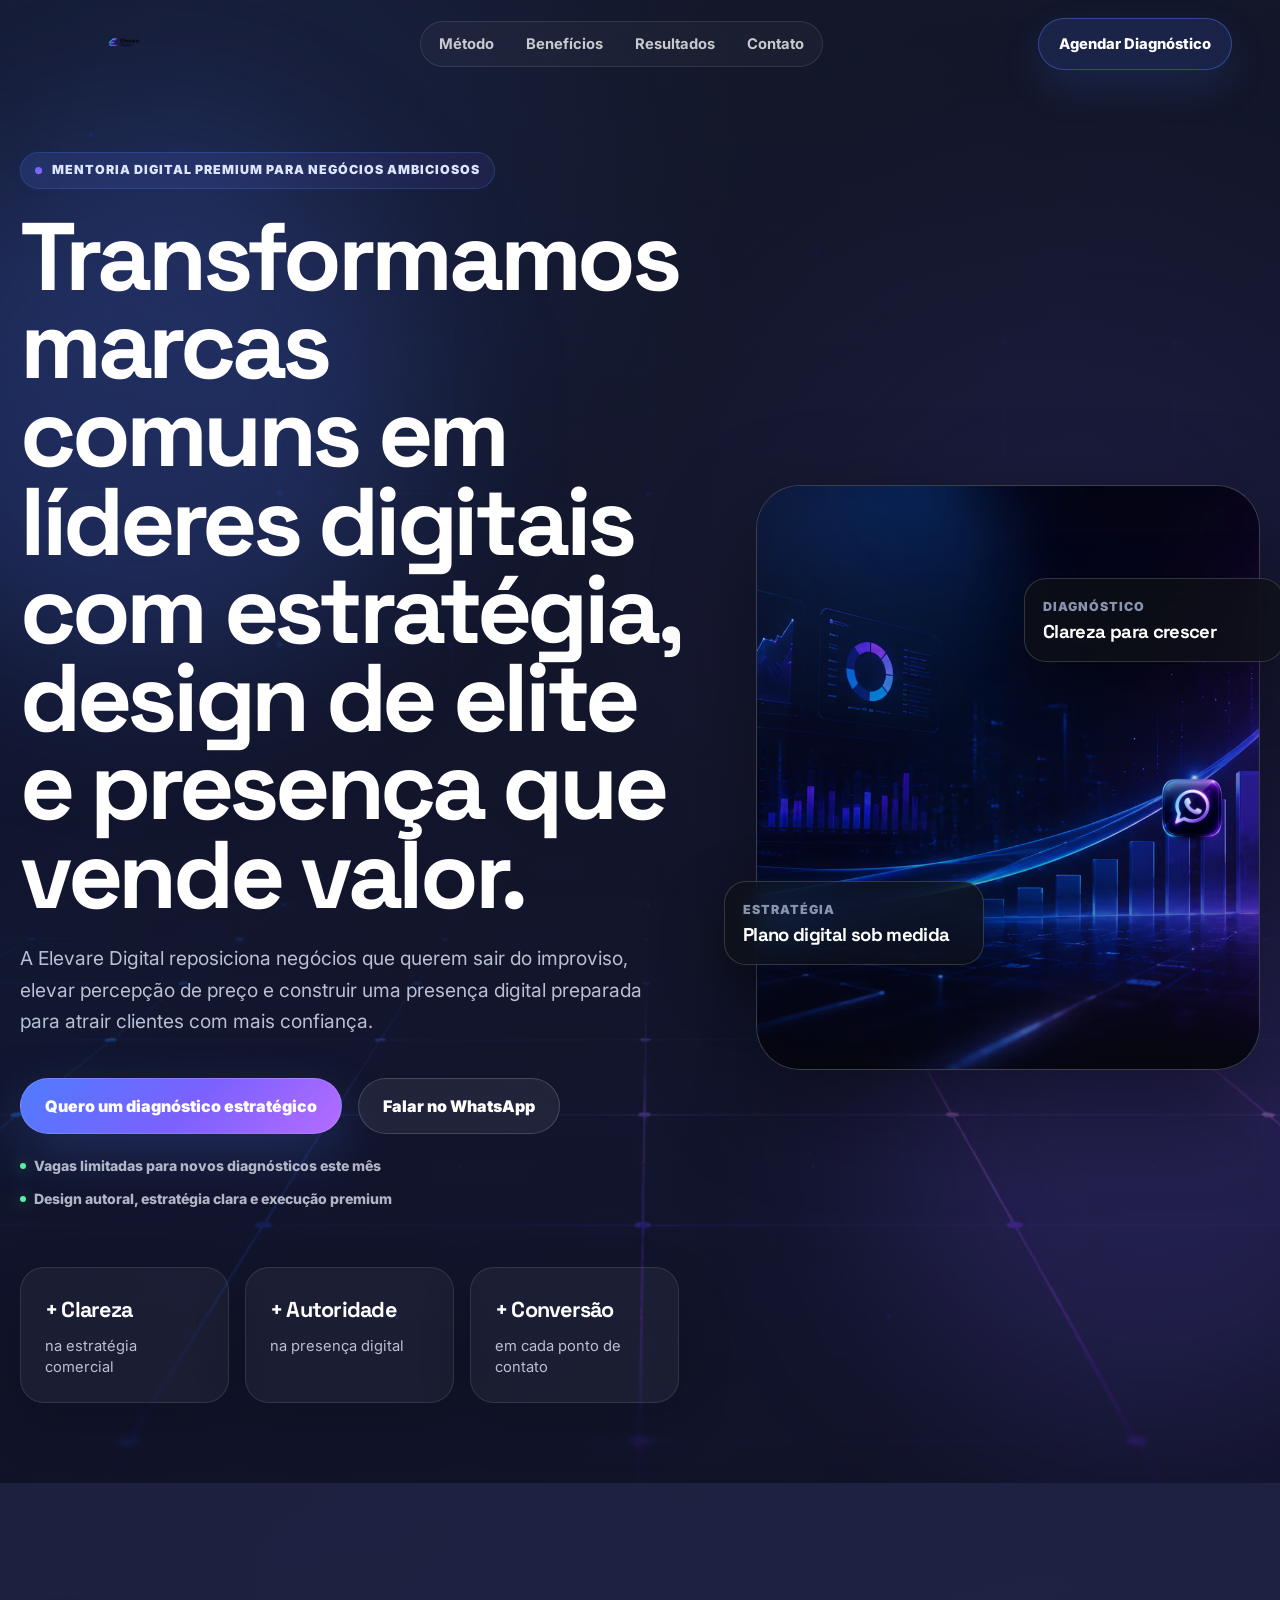
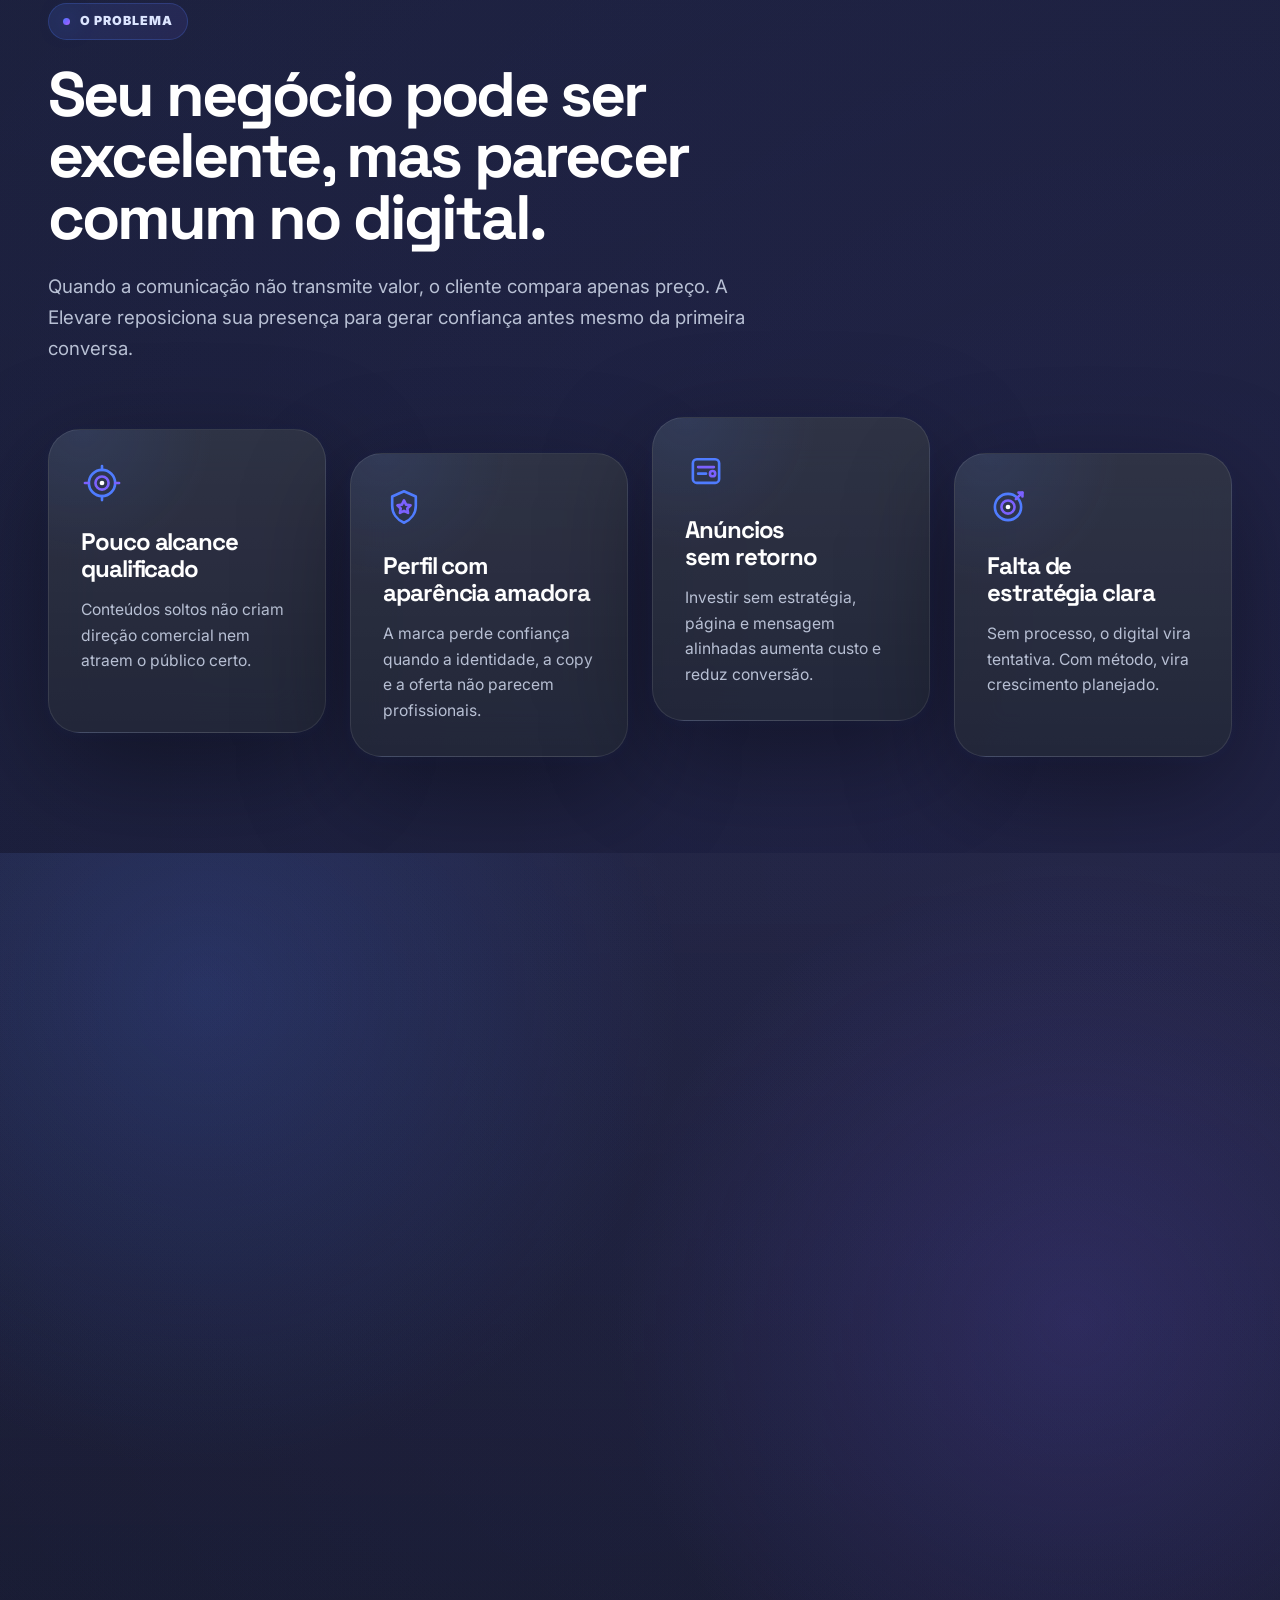
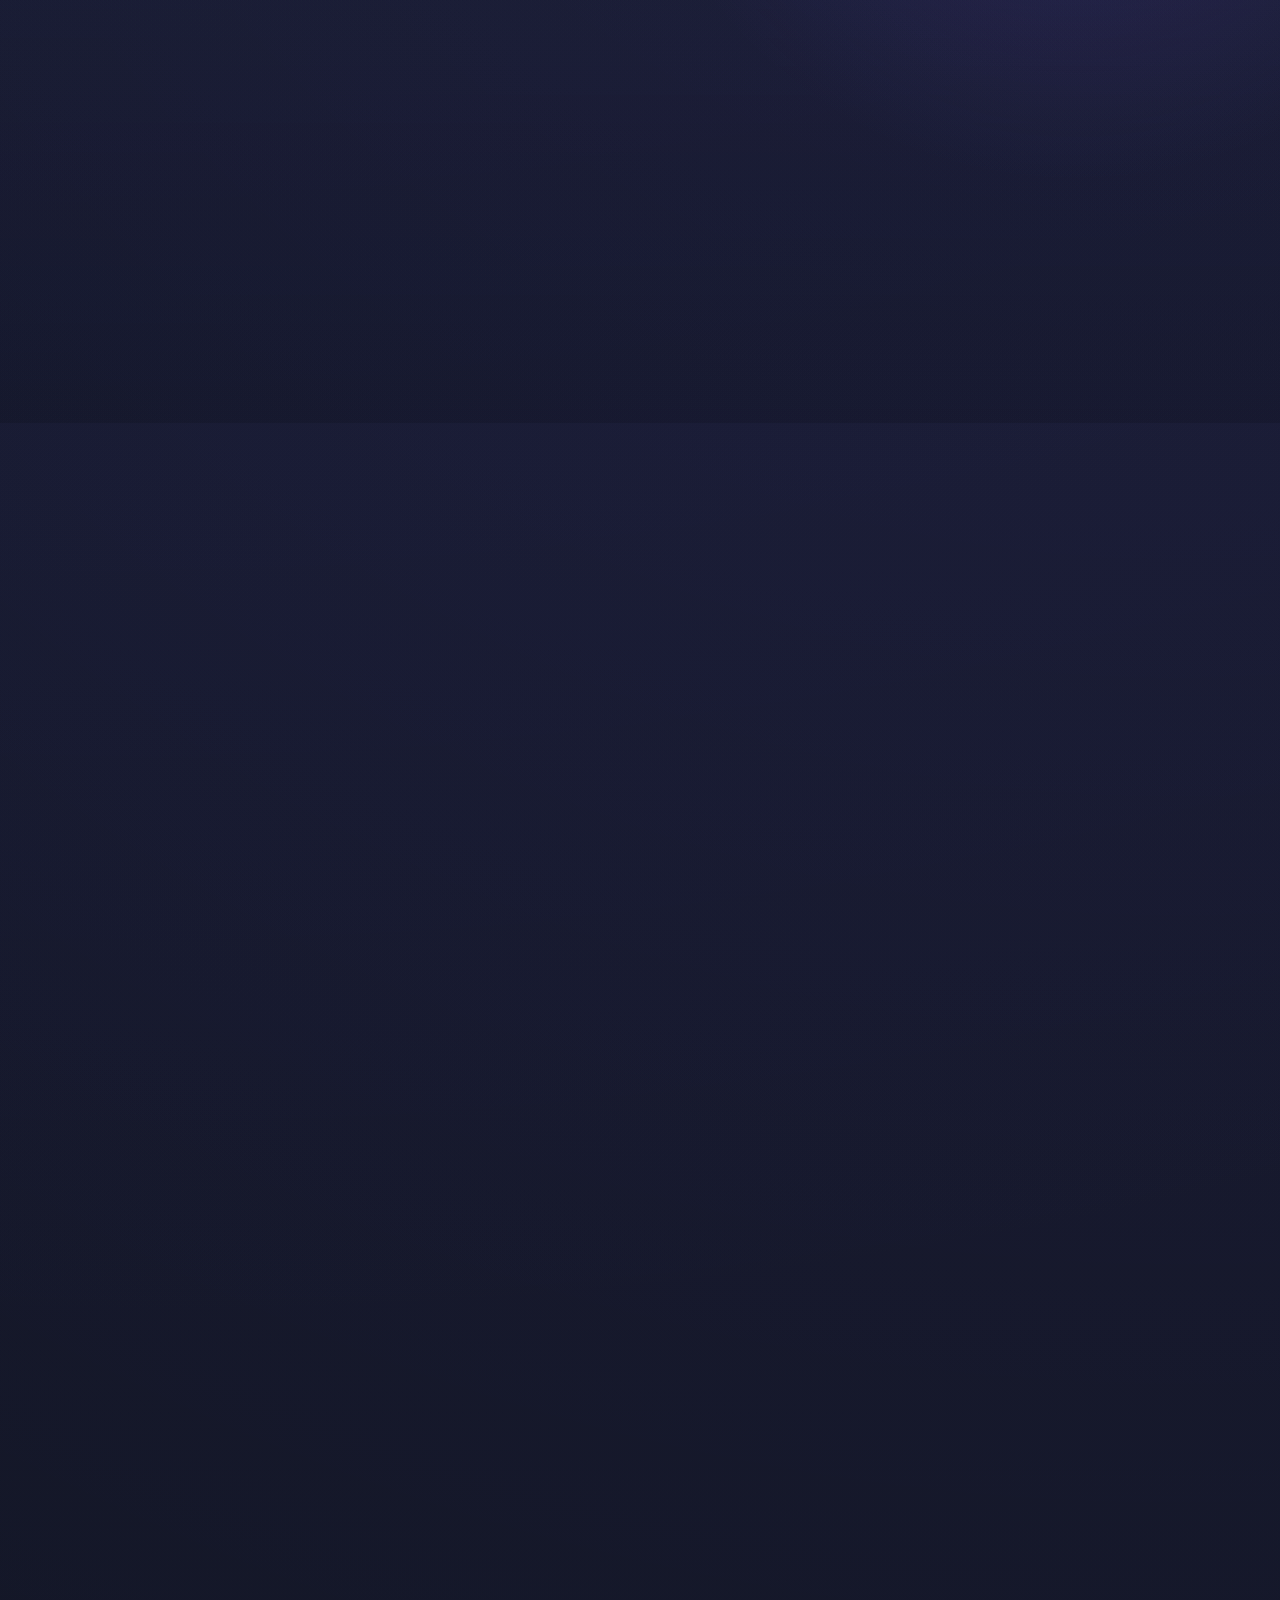
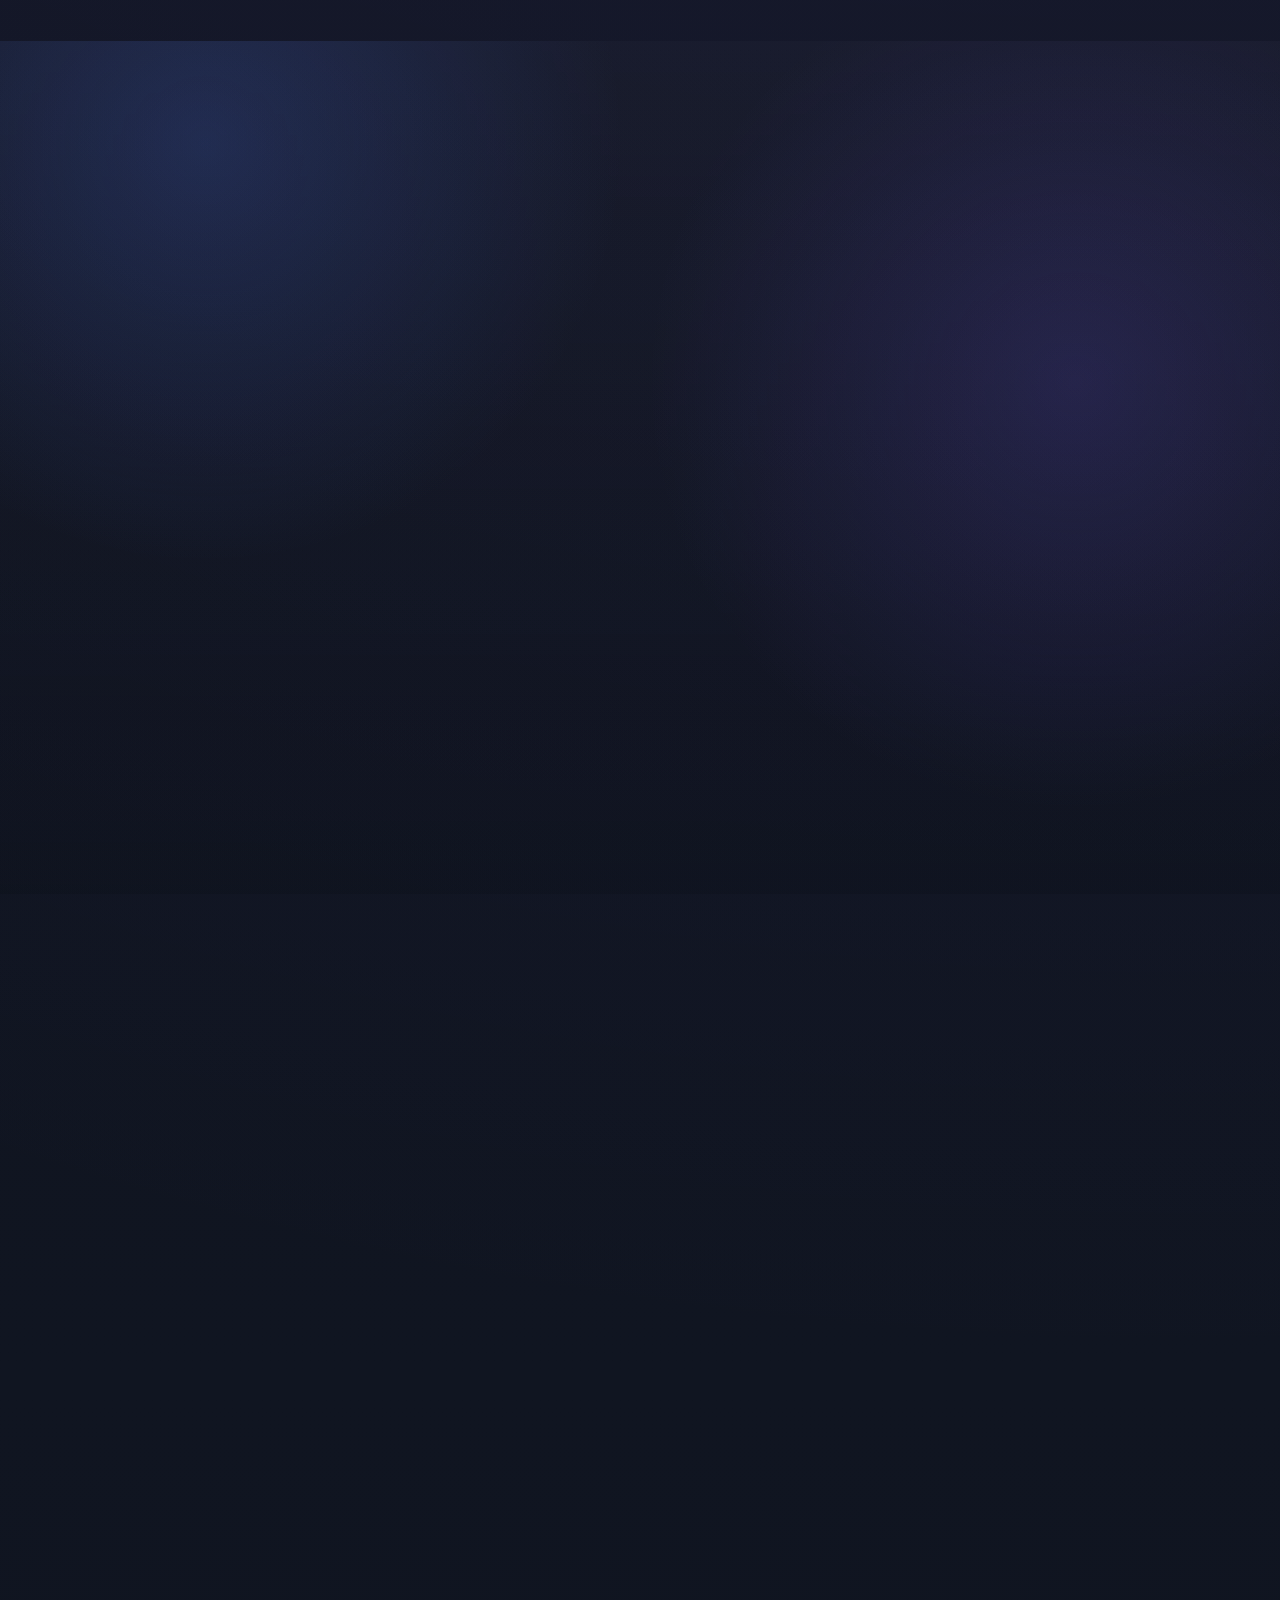
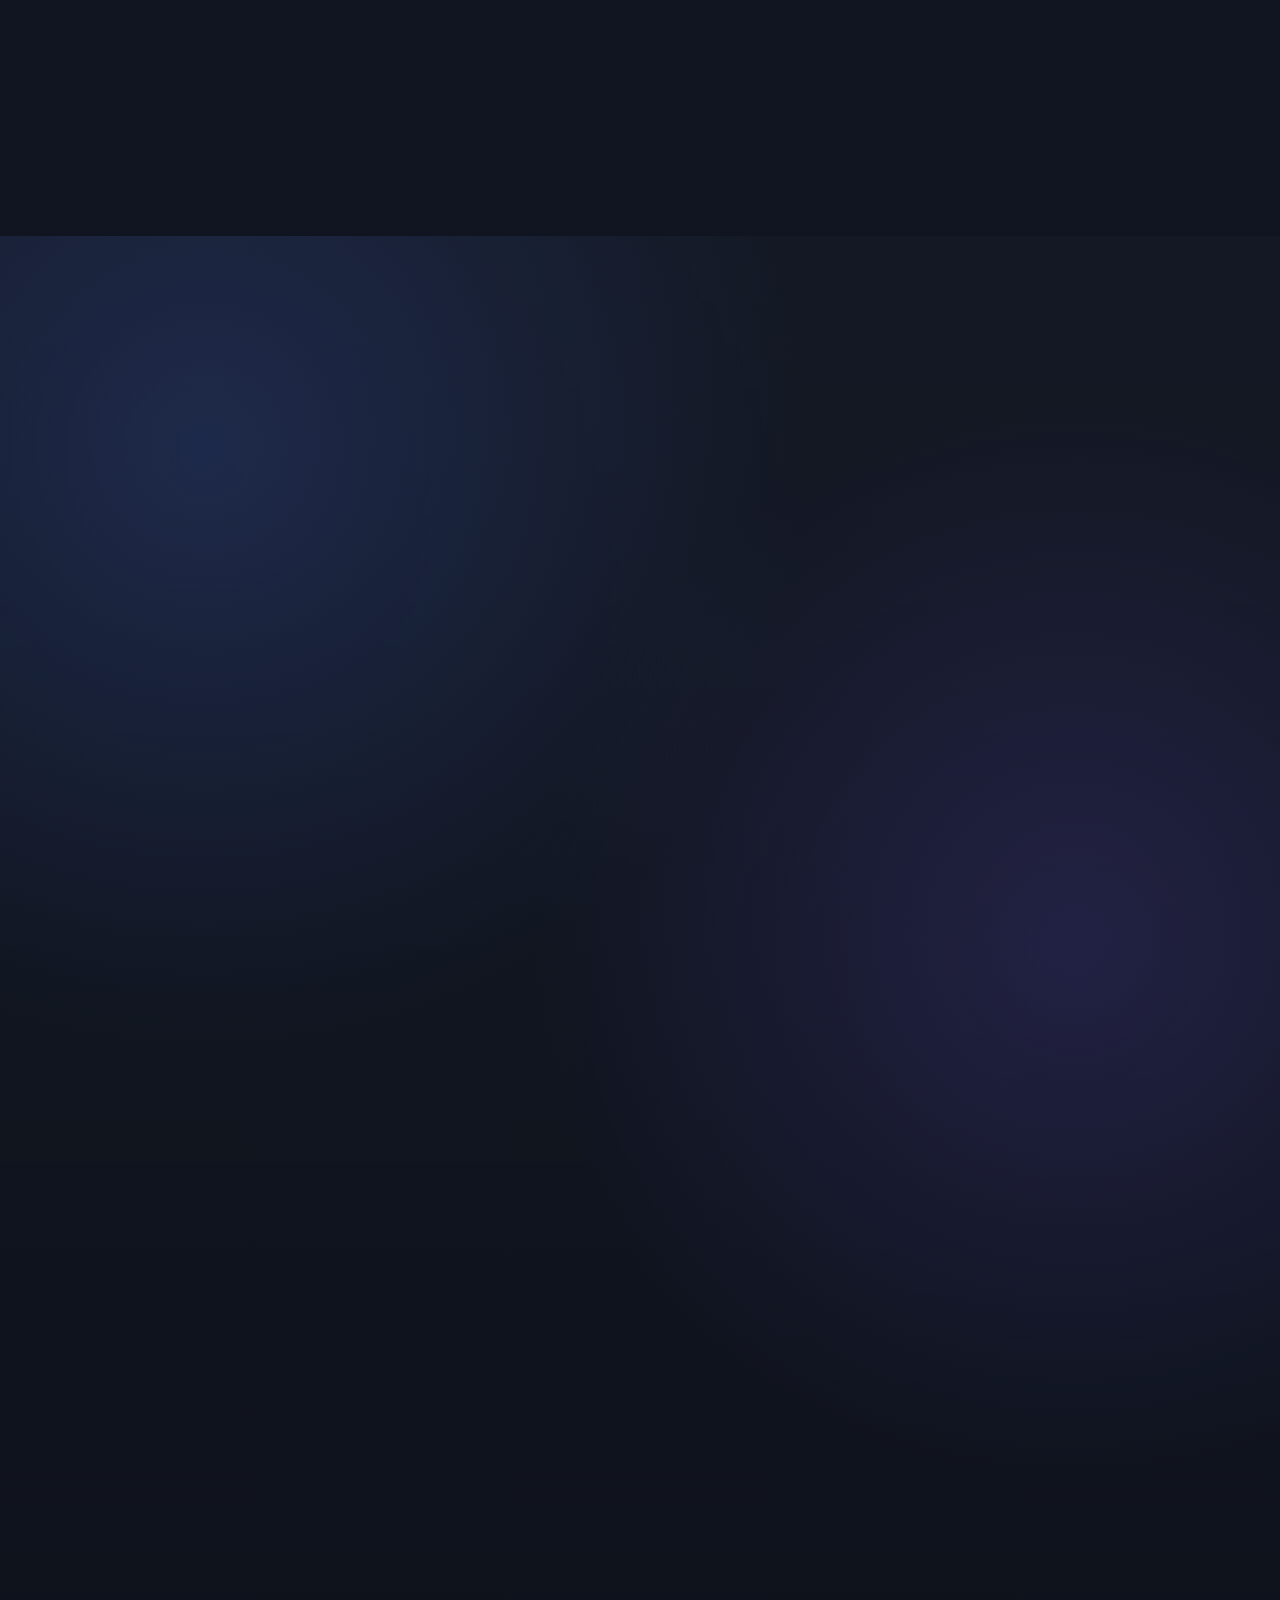
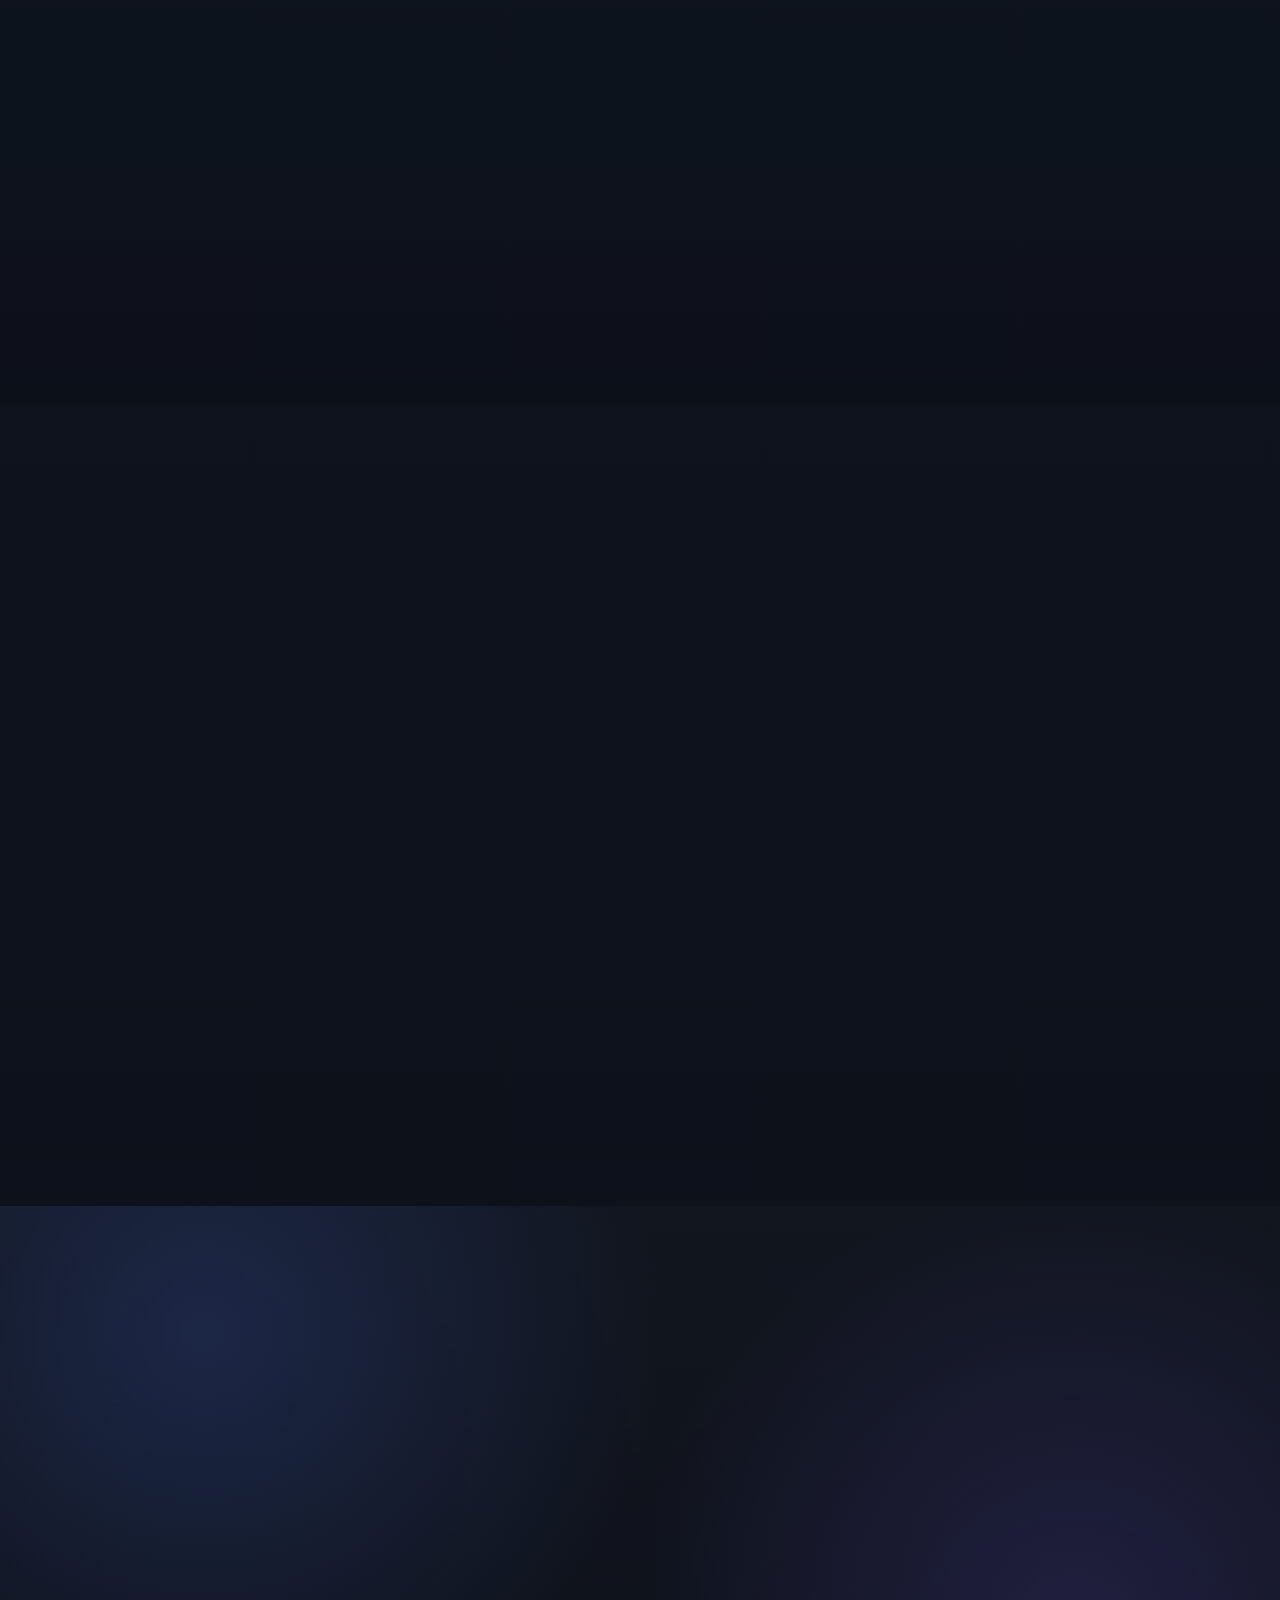
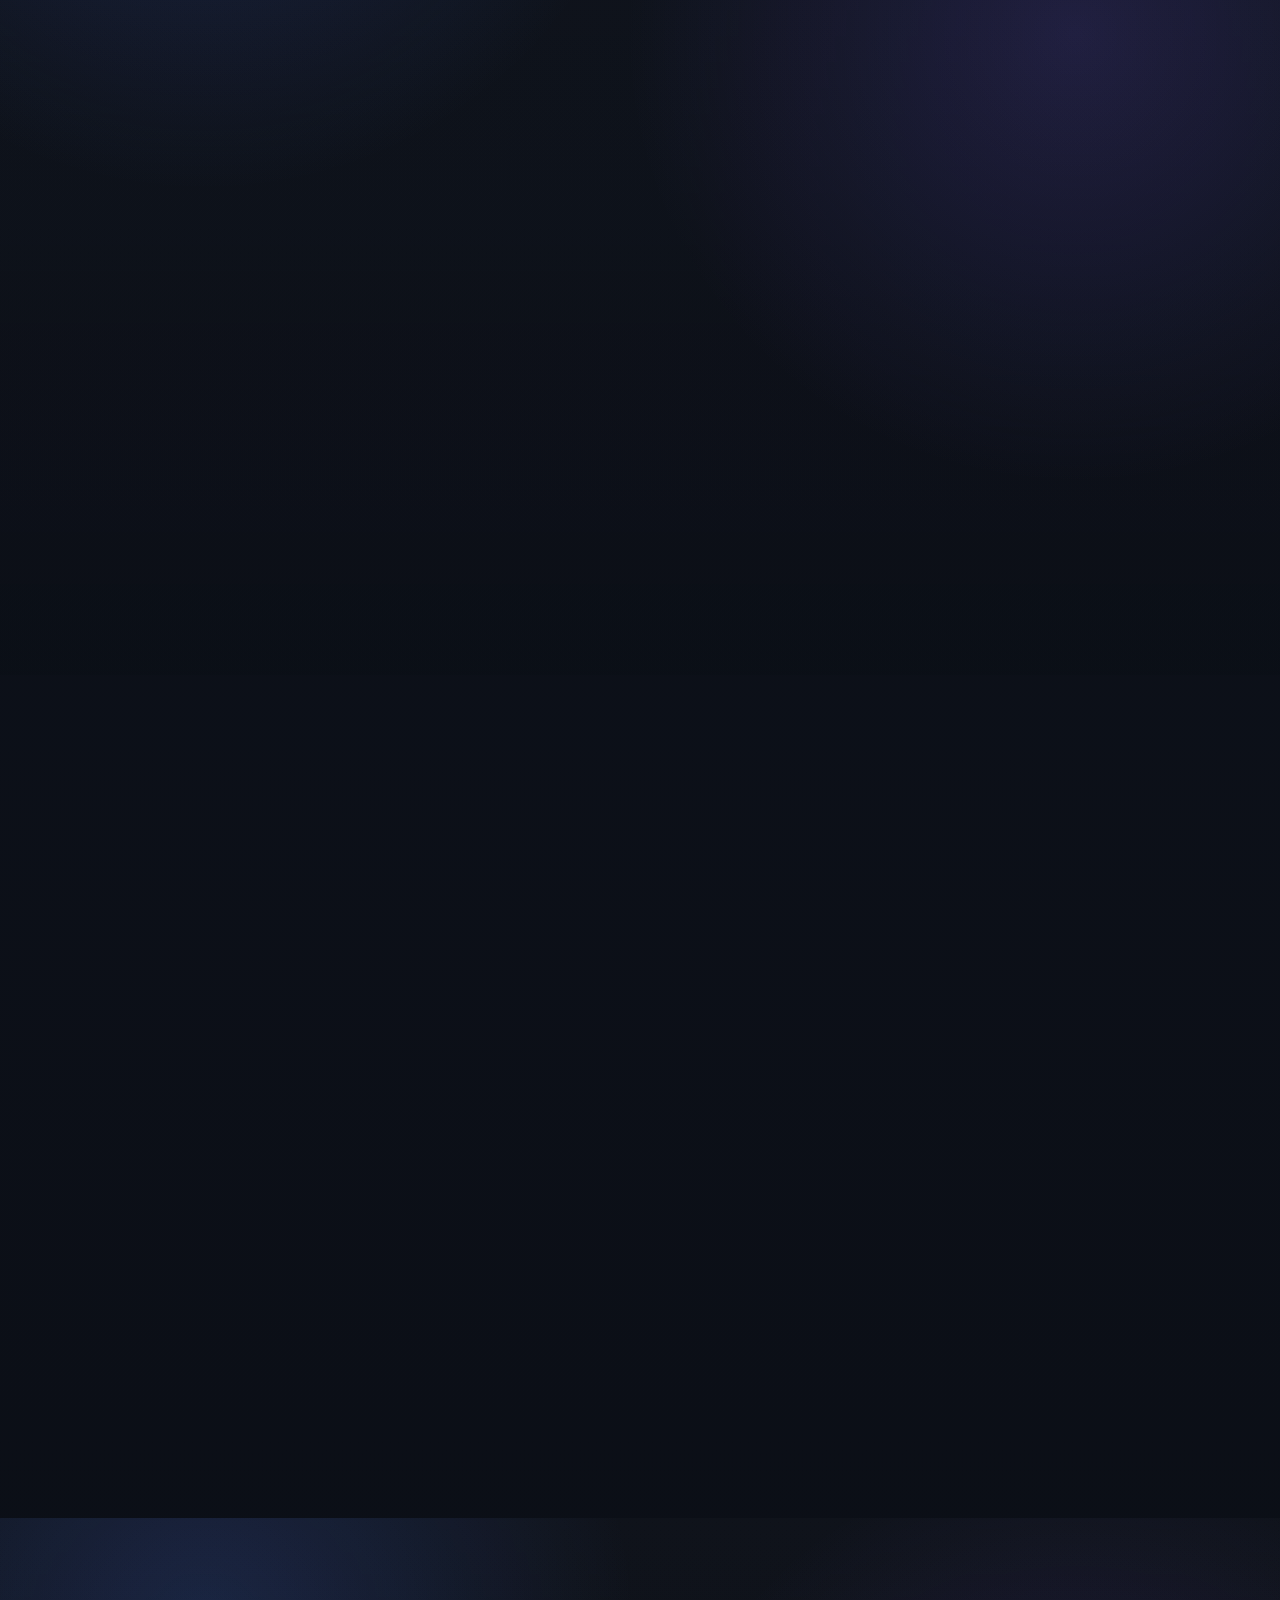
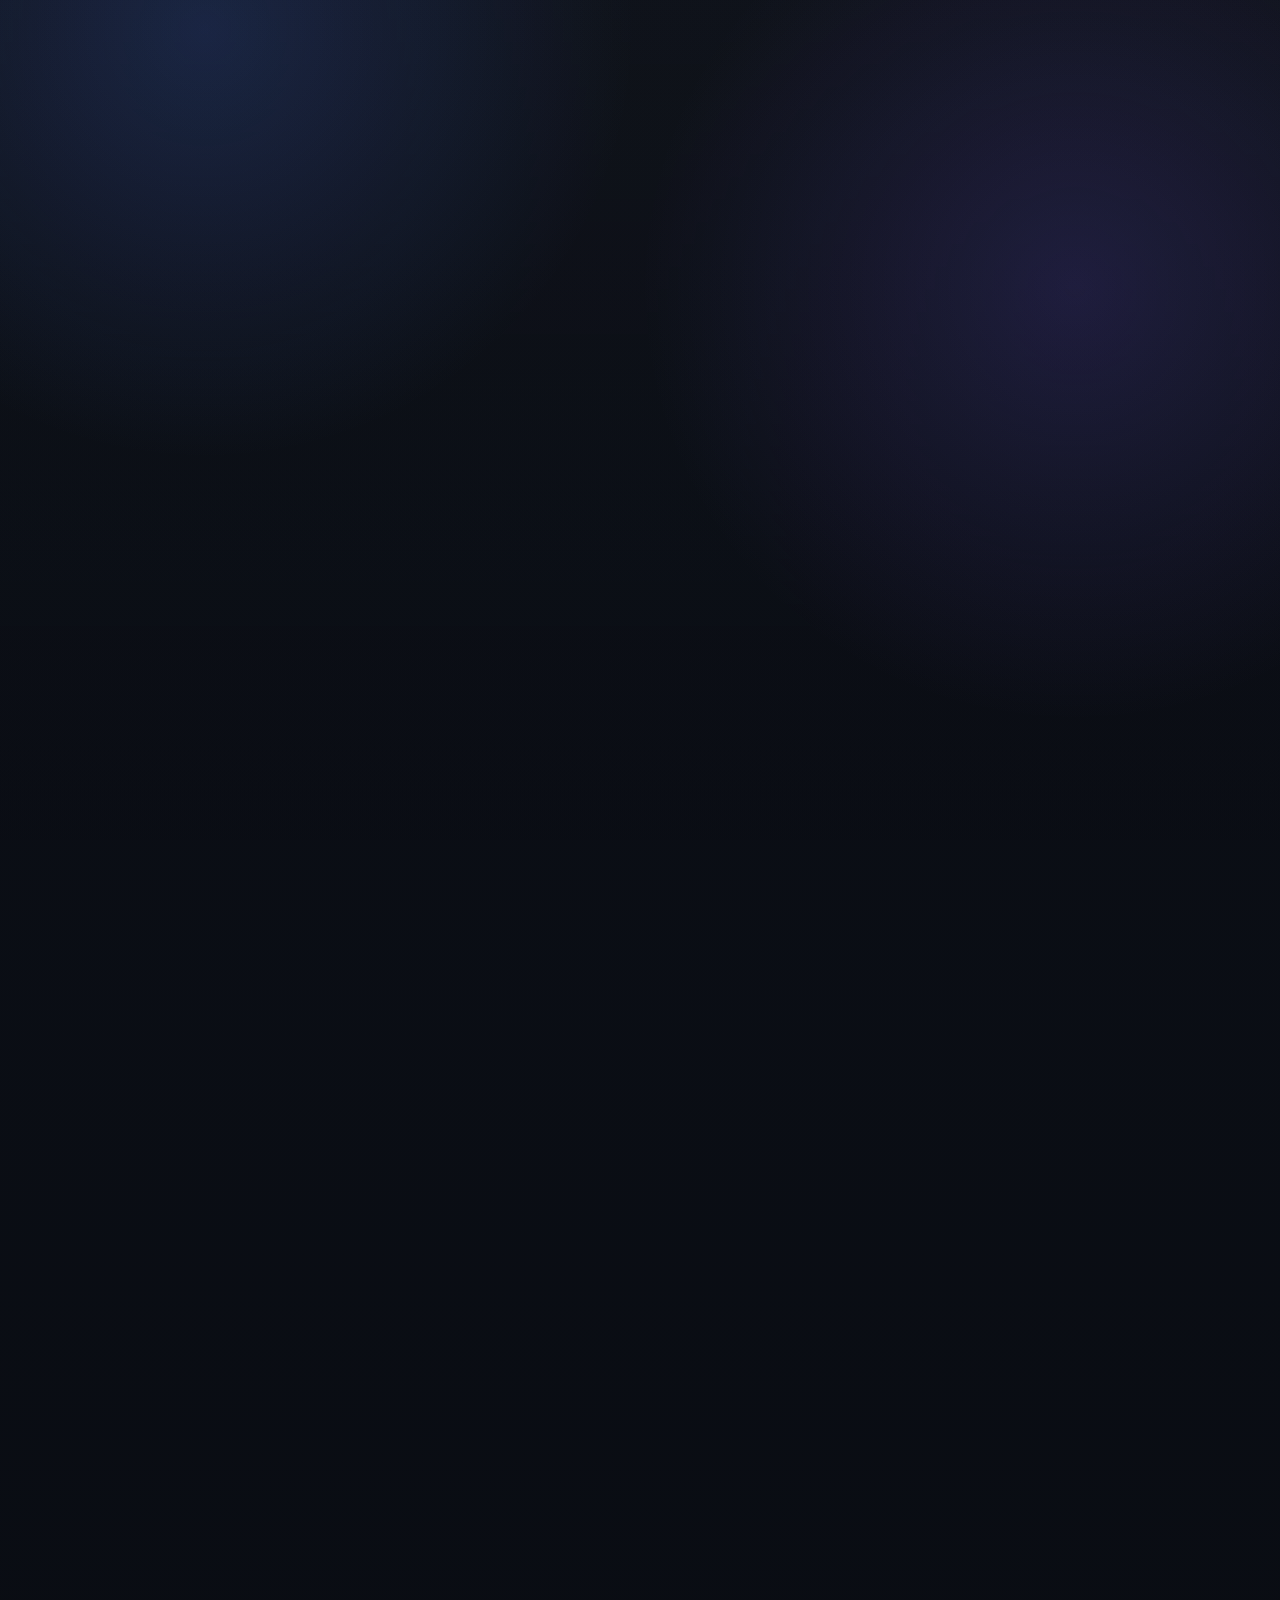
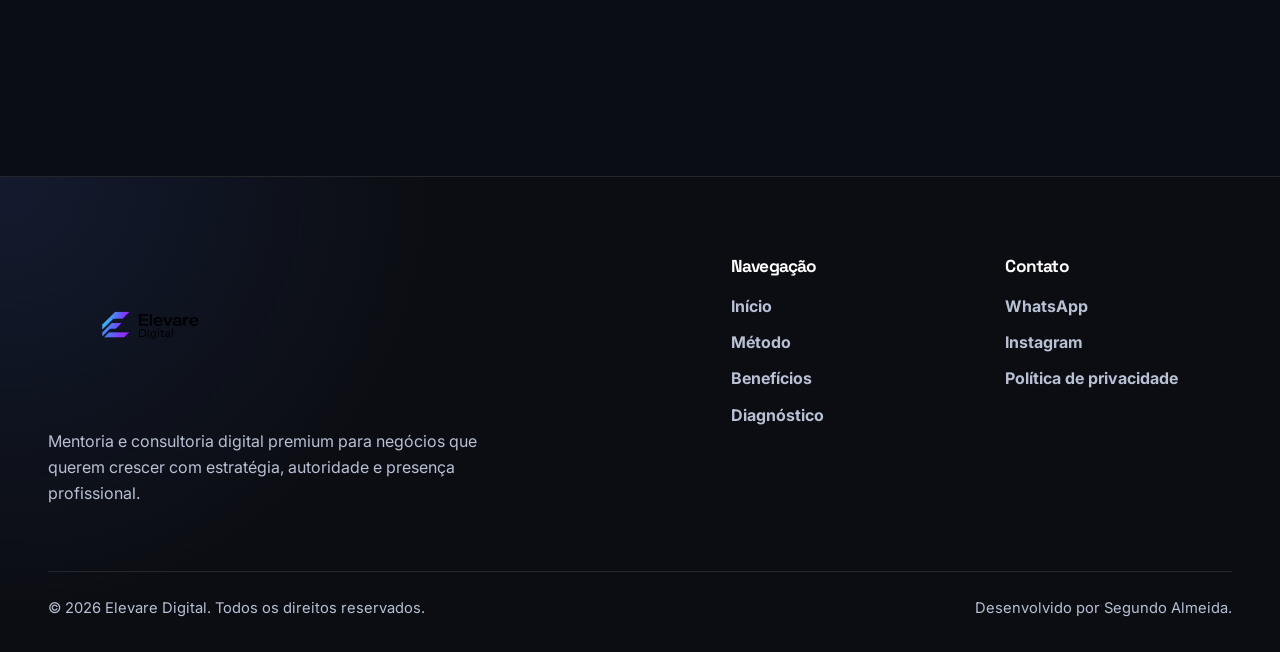
==== commit 85f5dc70: "Refinamento premium editorial grid and motion improvements" ====
--- a/index.html
+++ b/index.html
@@ -15,7 +15,7 @@
     />
     <meta name="author" content="Elevare Digital" />
     <meta name="robots" content="index, follow" />
-    <link rel="canonical" href="https://elevaredigital.netlify.app/" />
+    <link rel="canonical" href="https://elevarestudio.netlify.app/" />
 
     <meta
       property="og:title"
@@ -26,10 +26,10 @@
       content="Transforme sua presença digital em uma estrutura profissional de autoridade, conversão e crescimento."
     />
     <meta property="og:type" content="website" />
-    <meta property="og:url" content="https://elevaredigital.netlify.app/" />
+    <meta property="og:url" content="https://elevarestudio.netlify.app/" />
     <meta
       property="og:image"
-      content="https://elevaredigital.netlify.app/assets/images/hero-elevare.avif"
+      content="https://elevarestudio.netlify.app/assets/images/hero-elevare.avif"
     />
     <meta property="og:locale" content="pt_BR" />
 
@@ -44,7 +44,7 @@
     />
     <meta
       name="twitter:image"
-      content="https://elevaredigital.netlify.app/assets/images/hero-elevare.avif"
+      content="https://elevarestudio.netlify.app/assets/images/hero-elevare.avif"
     />
 
     <meta name="theme-color" content="#0F1115" />
@@ -89,8 +89,8 @@
         "@type": "ProfessionalService",
         "name": "Elevare Digital",
         "description": "Mentoria e consultoria digital premium para posicionamento, autoridade, leads e crescimento.",
-        "url": "https://elevaredigital.netlify.app/",
-        "image": "https://elevaredigital.netlify.app/assets/logos/logo-elevare.png",
+        "url": "https://elevarestudio.netlify.app/",
+        "image": "https://elevarestudio.netlify.app/assets/logos/logo-elevare.png",
         "telephone": "+5583998326680",
         "sameAs": [
           "https://instagram.com/elevaredigital",
@@ -168,14 +168,14 @@
             >
 
             <h1>
-              Transforme sua presença digital em uma máquina de autoridade,
-              leads e crescimento.
+              Transformamos marcas comuns em líderes digitais com estratégia,
+              design de elite e presença que vende valor.
             </h1>
 
             <p class="hero-text">
-              A Elevare Digital ajuda negócios a saírem do improviso e
-              construírem uma estrutura digital clara, profissional e preparada
-              para atrair clientes com mais confiança.
+              A Elevare Digital reposiciona negócios que querem sair do
+              improviso, elevar percepção de preço e construir uma presença
+              digital preparada para atrair clientes com mais confiança.
             </p>
 
             <div class="hero-actions">
@@ -192,6 +192,11 @@
                 <img src="assets/icons/icon-whatsapp.png" alt="" />
                 Falar no WhatsApp
               </a>
+            </div>
+
+            <div class="cta-microcopy" aria-label="Diferenciais do atendimento">
+              <span>Vagas limitadas para novos diagnósticos este mês</span>
+              <span>Design autoral, estratégia clara e execução premium</span>
             </div>
 
             <div class="hero-stats" aria-label="Indicadores da consultoria">
@@ -554,25 +559,61 @@
             </div>
           </div>
 
-          <div class="mockup-row reveal">
-            <img
-              src="assets/mockups/ads-manager.webp"
-              alt="Mockup de gerenciador de anúncios"
-              loading="lazy"
-              decoding="async"
-            />
-            <img
-              src="assets/mockups/growth-report.webp"
-              alt="Mockup de relatório de crescimento"
-              loading="lazy"
-              decoding="async"
-            />
-            <img
-              src="assets/mockups/mobile-social-ui.webp"
-              alt="Mockup de presença digital mobile"
-              loading="lazy"
-              decoding="async"
-            />
+          <div
+            class="case-story-grid reveal"
+            aria-label="Histórias visuais de transformação digital"
+          >
+            <article class="case-story-card">
+              <img
+                src="assets/mockups/ads-manager.webp"
+                alt="Dashboard premium de campanhas digitais"
+                loading="lazy"
+                decoding="async"
+              />
+              <div class="case-story-content">
+                <span>Desafio comercial</span>
+                <h3>Campanhas sem clareza de conversão</h3>
+                <p>
+                  Reorganizamos a leitura estratégica dos anúncios para que a
+                  marca entendesse onde investir, o que ajustar e como reduzir
+                  decisões baseadas em tentativa.
+                </p>
+              </div>
+            </article>
+
+            <article class="case-story-card is-offset">
+              <img
+                src="assets/mockups/growth-report.webp"
+                alt="Relatório premium de crescimento digital"
+                loading="lazy"
+                decoding="async"
+              />
+              <div class="case-story-content">
+                <span>Sacada de posicionamento</span>
+                <h3>Métricas apresentadas como ativo de autoridade</h3>
+                <p>
+                  Transformamos dados em narrativa visual para aumentar
+                  percepção de controle, profissionalismo e maturidade digital.
+                </p>
+              </div>
+            </article>
+
+            <article class="case-story-card">
+              <img
+                src="assets/mockups/mobile-social-ui.webp"
+                alt="Interface mobile premium de presença social"
+                loading="lazy"
+                decoding="async"
+              />
+              <div class="case-story-content">
+                <span>Impacto percebido</span>
+                <h3>Experiência mobile com aparência high-ticket</h3>
+                <p>
+                  Criamos uma presença mais fluida, rápida e confiável para que
+                  o primeiro contato no celular já transmitisse valor superior.
+                </p>
+              </div>
+            </article>
           </div>
         </div>
       </section>
@@ -581,14 +622,11 @@
         <div class="container split-container">
           <div class="split-content reveal">
             <span class="eyebrow">Branding & posicionamento</span>
-            <h2>
-              De presença comum para uma marca que transmite valor antes da
-              conversa.
-            </h2>
+            <h2>De marca comum para presença digital com percepção premium.</h2>
             <p>
               Posicionamento não é só aparência. É a forma como sua marca
-              comunica confiança, diferenciação e motivo claro para o cliente
-              escolher você.
+              comunica exclusividade, diferenciação e valor antes mesmo do
+              cliente pedir uma proposta.
             </p>
 
             <a href="#diagnostico" class="btn btn-primary"
@@ -918,6 +956,14 @@
                 Conversar agora
               </a>
             </div>
+
+            <div
+              class="cta-microcopy cta-microcopy-final"
+              aria-label="Confiança e exclusividade"
+            >
+              <span>Atendimento estratégico e personalizado</span>
+              <span>Sua marca em outro nível com direção visual premium</span>
+            </div>
           </div>
         </div>
       </section>
--- a/css/style.css
+++ b/css/style.css
@@ -8,10 +8,16 @@
    01. Design Tokens
 ----------------------------- */
 :root {
-  --color-bg: #0f1115;
+  --color-bg: #0e1118;
   --color-bg-soft: #151922;
   --color-bg-card: #1b2130;
   --color-bg-card-2: #20273a;
+  --color-bg-ink: #090c12;
+  --color-editorial: #f5f5f7;
+  --color-editorial-warm: #fbf9f6;
+  --glass-bg: rgba(255, 255, 255, 0.045);
+  --glass-bg-strong: rgba(255, 255, 255, 0.075);
+  --glass-border: rgba(255, 255, 255, 0.095);
   --color-white: #ffffff;
   --color-text: #eef2ff;
   --color-muted: #b8c0d4;
@@ -73,7 +79,8 @@
   --radius-xl: 32px;
   --radius-full: 999px;
 
-  --shadow-card: 0 24px 70px rgba(0, 0, 0, 0.28);
+  --shadow-card:
+    0 34px 110px rgba(0, 0, 0, 0.38), 0 2px 14px rgba(79, 124, 255, 0.06);
   --shadow-blue: 0 20px 54px rgba(79, 124, 255, 0.24);
   --shadow-purple: 0 20px 54px rgba(123, 97, 255, 0.22);
 
@@ -116,7 +123,7 @@
       rgba(123, 97, 255, 0.14),
       transparent 34%
     ),
-    var(--color-bg);
+    linear-gradient(180deg, #0e1118 0%, #101521 46%, #090c12 100%);
   color: var(--color-text);
   font-family: var(--font-body);
   font-size: 16px;
@@ -127,6 +134,18 @@
 
 body.menu-open {
   overflow: hidden;
+}
+
+body::before {
+  content: "";
+  position: fixed;
+  inset: 0;
+  z-index: -10;
+  pointer-events: none;
+  background-image: url("../assets/backgrounds/noise-texture.webp");
+  background-size: 360px 360px;
+  opacity: 0.035;
+  mix-blend-mode: soft-light;
 }
 
 img,
@@ -193,15 +212,19 @@
 
 h1 {
   max-width: 840px;
-  font-size: clamp(3rem, 7vw, 6.5rem);
+  font-size: clamp(3.25rem, 7.5vw, 7.35rem);
+  line-height: 0.92;
+  text-wrap: balance;
 }
 
 h2 {
-  font-size: clamp(2.25rem, 4.6vw, 4.7rem);
+  font-size: clamp(2.35rem, 4.9vw, 5rem);
+  text-wrap: balance;
 }
 
 h3 {
-  font-size: clamp(1.18rem, 2vw, 1.45rem);
+  font-size: clamp(1.18rem, 2vw, 1.5rem);
+  text-wrap: balance;
   line-height: 1.14;
 }
 
@@ -222,15 +245,15 @@
   background:
     radial-gradient(
       circle at 16% 12%,
-      rgba(79, 124, 255, 0.16),
+      rgba(79, 124, 255, 0.18),
       transparent 32%
     ),
     radial-gradient(
       circle at 84% 40%,
-      rgba(123, 97, 255, 0.14),
+      rgba(123, 97, 255, 0.16),
       transparent 36%
     ),
-    linear-gradient(180deg, rgba(255, 255, 255, 0.015), rgba(255, 255, 255, 0));
+    linear-gradient(180deg, rgba(255, 255, 255, 0.02), rgba(9, 12, 18, 0.18));
 }
 
 .container {
@@ -400,7 +423,7 @@
   display: inline-flex;
   align-items: center;
   justify-content: center;
-  min-height: 46px;
+  min-height: 52px;
   padding: 0 20px;
   border: 1px solid rgba(79, 124, 255, 0.42);
   border-radius: var(--radius-full);
@@ -634,6 +657,38 @@
   margin-top: var(--space-2);
 }
 
+.cta-microcopy {
+  display: flex;
+  flex-wrap: wrap;
+  align-items: center;
+  gap: 10px 16px;
+  margin-top: -4px;
+  color: rgba(238, 242, 255, 0.72);
+  font-size: 0.88rem;
+  font-weight: 800;
+}
+
+.cta-microcopy span {
+  position: relative;
+  display: inline-flex;
+  align-items: center;
+  gap: 8px;
+}
+
+.cta-microcopy span::before {
+  content: "";
+  width: 6px;
+  height: 6px;
+  flex: 0 0 auto;
+  border-radius: var(--radius-full);
+  background: var(--color-success);
+  box-shadow: 0 0 16px rgba(88, 240, 167, 0.55);
+}
+
+.cta-microcopy-final {
+  margin-top: 2px;
+}
+
 .hero-stats {
   display: grid;
   grid-template-columns: repeat(3, 1fr);
@@ -671,6 +726,8 @@
 .hero-visual {
   position: relative;
   min-width: 0;
+  transform: translateY(var(--parallax-y, 0));
+  transition: transform 720ms cubic-bezier(0.16, 1, 0.3, 1);
 }
 
 .hero-visual picture,
@@ -742,11 +799,23 @@
 .floating-card-one {
   left: -32px;
   bottom: 18%;
+  animation: premiumFloat 7s ease-in-out infinite alternate;
 }
 
 .floating-card-two {
   right: -24px;
   top: 16%;
+  animation: premiumFloat 8s ease-in-out infinite alternate-reverse;
+}
+
+@keyframes premiumFloat {
+  from {
+    transform: translateY(calc(var(--parallax-y, 0px) - 5px));
+  }
+
+  to {
+    transform: translateY(calc(var(--parallax-y, 0px) + 7px));
+  }
 }
 
 /* -----------------------------
@@ -767,16 +836,18 @@
   position: relative;
   min-height: 250px;
   padding: var(--space-4);
-  border: 1px solid var(--color-line);
+  border: 1px solid var(--glass-border);
   border-radius: var(--radius-xl);
   background:
+    radial-gradient(circle at 12% 0%, rgba(79, 124, 255, 0.1), transparent 34%),
     linear-gradient(
       180deg,
-      rgba(255, 255, 255, 0.075),
+      rgba(255, 255, 255, 0.085),
       rgba(255, 255, 255, 0.032)
     ),
-    var(--color-bg-card);
+    rgba(27, 33, 48, 0.78);
   box-shadow: var(--shadow-card);
+  backdrop-filter: blur(22px);
   overflow: hidden;
   transition:
     transform var(--transition-base),
@@ -805,9 +876,20 @@
   pointer-events: none;
 }
 
+.pain-grid .premium-card:nth-child(even),
+.benefits-grid .premium-card:nth-child(2),
+.benefits-grid .premium-card:nth-child(5) {
+  transform: translateY(24px);
+}
+
+.pain-grid .premium-card:nth-child(3),
+.benefits-grid .premium-card:nth-child(3) {
+  transform: translateY(-12px);
+}
+
 .premium-card:hover {
-  transform: translateY(-6px);
-  border-color: rgba(79, 124, 255, 0.38);
+  transform: translateY(-8px);
+  border-color: rgba(79, 124, 255, 0.44);
 }
 
 .premium-card:hover::before {
@@ -877,6 +959,7 @@
   border: 1px solid var(--color-line);
   background: var(--color-bg-card);
   box-shadow: var(--shadow-card);
+  backdrop-filter: blur(18px);
 }
 
 .split-visual::after,
@@ -905,6 +988,18 @@
   object-fit: cover;
 }
 
+.method-visual {
+  transform: translateY(calc(24px + var(--parallax-y, 0px)));
+}
+
+.split-container.reverse .split-visual {
+  transform: translateY(calc(-18px + var(--parallax-y, 0px)));
+}
+
+.branding .split-visual {
+  transform: translateY(calc(18px + var(--parallax-y, 0px)));
+}
+
 .check-list {
   display: grid;
   gap: var(--space-2);
@@ -1028,10 +1123,17 @@
 .metric-card {
   min-height: 160px;
   padding: var(--space-4);
-  border: 1px solid var(--color-line);
+  border: 1px solid var(--glass-border);
   border-radius: var(--radius-xl);
-  background: var(--gradient-card), var(--color-bg-card);
+  background:
+    radial-gradient(
+      circle at 18% 0%,
+      rgba(79, 124, 255, 0.12),
+      transparent 34%
+    ),
+    var(--gradient-card), rgba(27, 33, 48, 0.78);
   box-shadow: var(--shadow-card);
+  backdrop-filter: blur(20px);
   transition:
     transform var(--transition-base),
     border-color var(--transition-base);
@@ -1058,21 +1160,69 @@
   color: var(--color-muted);
 }
 
-.mockup-row {
+.case-story-grid {
   display: grid;
   grid-template-columns: repeat(3, 1fr);
   gap: var(--space-3);
-  margin-top: var(--space-4);
-}
-
-.mockup-row img {
+  margin-top: var(--space-5);
+  align-items: start;
+}
+
+.case-story-card {
+  position: relative;
+  overflow: hidden;
+  border: 1px solid var(--glass-border);
+  border-radius: var(--radius-xl);
+  background:
+    radial-gradient(
+      circle at top left,
+      rgba(79, 124, 255, 0.12),
+      transparent 34%
+    ),
+    var(--gradient-card), rgba(27, 33, 48, 0.78);
+  box-shadow: var(--shadow-card);
+  backdrop-filter: blur(22px);
+  contain: layout paint;
+  transition:
+    transform var(--transition-base),
+    border-color var(--transition-base);
+}
+
+.case-story-card.is-offset {
+  margin-top: var(--space-5);
+}
+
+.case-story-card:hover {
+  transform: translateY(-8px);
+  border-color: rgba(79, 124, 255, 0.4);
+}
+
+.case-story-card img {
   width: 100%;
   aspect-ratio: 1.35 / 1;
   object-fit: cover;
-  border: 1px solid var(--color-line);
-  border-radius: var(--radius-xl);
-  background: var(--color-bg-card);
-  box-shadow: 0 20px 54px rgba(0, 0, 0, 0.2);
+}
+
+.case-story-content {
+  display: grid;
+  gap: 10px;
+  padding: var(--space-3);
+}
+
+.case-story-content span {
+  color: #dce5ff;
+  font-size: 0.78rem;
+  font-weight: 900;
+  letter-spacing: 0.08em;
+  text-transform: uppercase;
+}
+
+.case-story-content h3 {
+  font-size: clamp(1.18rem, 1.6vw, 1.55rem);
+}
+
+.case-story-content p {
+  font-size: 0.96rem;
 }
 
 /* -----------------------------
@@ -1112,22 +1262,27 @@
   grid-template-columns: repeat(2, 1fr);
   gap: var(--space-2);
   padding: clamp(24px, 4vw, 40px);
-  border: 1px solid var(--color-line-strong);
+  border: 1px solid var(--glass-border);
   border-radius: var(--radius-xl);
   background:
     radial-gradient(
       circle at top left,
-      rgba(79, 124, 255, 0.14),
+      rgba(79, 124, 255, 0.18),
+      transparent 34%
+    ),
+    radial-gradient(
+      circle at bottom right,
+      rgba(123, 97, 255, 0.12),
       transparent 34%
     ),
     linear-gradient(
       180deg,
-      rgba(255, 255, 255, 0.08),
-      rgba(255, 255, 255, 0.038)
+      rgba(255, 255, 255, 0.095),
+      rgba(255, 255, 255, 0.04)
     ),
     rgba(27, 33, 48, 0.78);
-  box-shadow: 0 28px 90px rgba(0, 0, 0, 0.34);
-  backdrop-filter: blur(18px);
+  box-shadow: 0 34px 110px rgba(0, 0, 0, 0.42);
+  backdrop-filter: blur(24px);
 }
 
 .hidden-field {
@@ -1382,7 +1537,9 @@
   border-radius: clamp(28px, 4vw, 44px);
   overflow: hidden;
   background: var(--color-bg-card);
-  box-shadow: 0 34px 100px rgba(0, 0, 0, 0.34);
+  box-shadow:
+    0 44px 130px rgba(0, 0, 0, 0.46),
+    0 0 90px rgba(79, 124, 255, 0.12);
 }
 
 .final-cta-bg {
@@ -1530,10 +1687,10 @@
 ----------------------------- */
 .reveal {
   opacity: 0;
-  transform: translateY(22px);
+  transform: translateY(26px);
   transition:
-    opacity 680ms ease,
-    transform 680ms cubic-bezier(0.16, 1, 0.3, 1);
+    opacity 760ms ease var(--reveal-delay, 0ms),
+    transform 760ms cubic-bezier(0.16, 1, 0.3, 1) var(--reveal-delay, 0ms);
 }
 
 .reveal.is-visible {
@@ -1595,36 +1752,55 @@
 
   .nav {
     position: fixed;
-    top: 0;
-    right: 0;
+    inset: 0;
     z-index: 910;
-    width: min(420px, 100%);
+    width: 100%;
     height: 100svh;
     display: flex;
     flex-direction: column;
-    align-items: stretch;
+    align-items: center;
     justify-content: center;
-    gap: 0;
+    gap: var(--space-2);
     padding: var(--space-10) var(--space-4) var(--space-4);
     border: 0;
-    border-left: 1px solid var(--color-line);
     border-radius: 0;
     background:
-      radial-gradient(circle at top, rgba(79, 124, 255, 0.18), transparent 38%),
-      rgba(15, 17, 21, 0.94);
-    backdrop-filter: blur(20px);
-    transform: translateX(100%);
-    transition: transform var(--transition-slow);
+      radial-gradient(
+        circle at 20% 12%,
+        rgba(79, 124, 255, 0.22),
+        transparent 34%
+      ),
+      radial-gradient(
+        circle at 86% 82%,
+        rgba(123, 97, 255, 0.2),
+        transparent 36%
+      ),
+      rgba(9, 12, 18, 0.96);
+    backdrop-filter: blur(26px);
+    opacity: 0;
+    visibility: hidden;
+    transform: scale(1.035);
+    transition:
+      opacity var(--transition-slow),
+      visibility var(--transition-slow),
+      transform var(--transition-slow);
   }
 
   .nav.is-open {
-    transform: translateX(0);
+    opacity: 1;
+    visibility: visible;
+    transform: scale(1);
   }
 
   .nav a {
-    padding: 18px 0;
+    width: min(100%, 520px);
+    padding: 20px 0;
     border-bottom: 1px solid var(--color-line);
-    font-size: 1.35rem;
+    font-size: clamp(2.1rem, 9vw, 4.4rem);
+    font-family: var(--font-title);
+    font-weight: 800;
+    letter-spacing: -0.055em;
+    text-align: center;
   }
 
   .nav a::after {
@@ -1632,8 +1808,12 @@
   }
 
   .benefits-grid,
-  .mockup-row {
+  .case-story-grid {
     grid-template-columns: repeat(2, 1fr);
+  }
+
+  .case-story-card.is-offset {
+    margin-top: 0;
   }
 
   .footer-container {
@@ -1689,7 +1869,7 @@
   .pain-grid,
   .benefits-grid,
   .contact-cards,
-  .mockup-row,
+  .case-story-grid,
   .mini-grid,
   .lead-form {
     grid-template-columns: 1fr;
@@ -1697,6 +1877,23 @@
 
   .hero-stats div {
     min-height: auto;
+  }
+
+  .pain-grid .premium-card:nth-child(even),
+  .benefits-grid .premium-card:nth-child(2),
+  .benefits-grid .premium-card:nth-child(5),
+  .pain-grid .premium-card:nth-child(3),
+  .benefits-grid .premium-card:nth-child(3),
+  .method-visual,
+  .split-container.reverse .split-visual,
+  .branding .split-visual {
+    transform: none;
+  }
+
+  .cta-microcopy {
+    display: grid;
+    gap: 10px;
+    font-size: 0.82rem;
   }
 
   .floating-card {
@@ -1874,3 +2071,44 @@
   content-visibility: auto;
   contain-intrinsic-size: 900px;
 }
+/* Refinamento editorial dos cards — stagger mais matemático */
+
+.benefits-grid {
+  align-items: start;
+}
+
+.benefits-grid .premium-card {
+  min-height: 280px;
+}
+
+.benefits-grid .premium-card:nth-child(1),
+.benefits-grid .premium-card:nth-child(3),
+.benefits-grid .premium-card:nth-child(5) {
+  transform: translateY(0);
+}
+
+.benefits-grid .premium-card:nth-child(2),
+.benefits-grid .premium-card:nth-child(4),
+.benefits-grid .premium-card:nth-child(6) {
+  transform: translateY(32px);
+}
+
+.benefits-grid .premium-card:hover {
+  transform: translateY(-6px);
+}
+
+.benefits-grid .premium-card:nth-child(2):hover,
+.benefits-grid .premium-card:nth-child(4):hover,
+.benefits-grid .premium-card:nth-child(6):hover {
+  transform: translateY(24px);
+}
+
+@media (max-width: 1180px) {
+  .benefits-grid .premium-card:nth-child(n) {
+    transform: none;
+  }
+
+  .benefits-grid .premium-card:hover {
+    transform: none;
+  }
+}
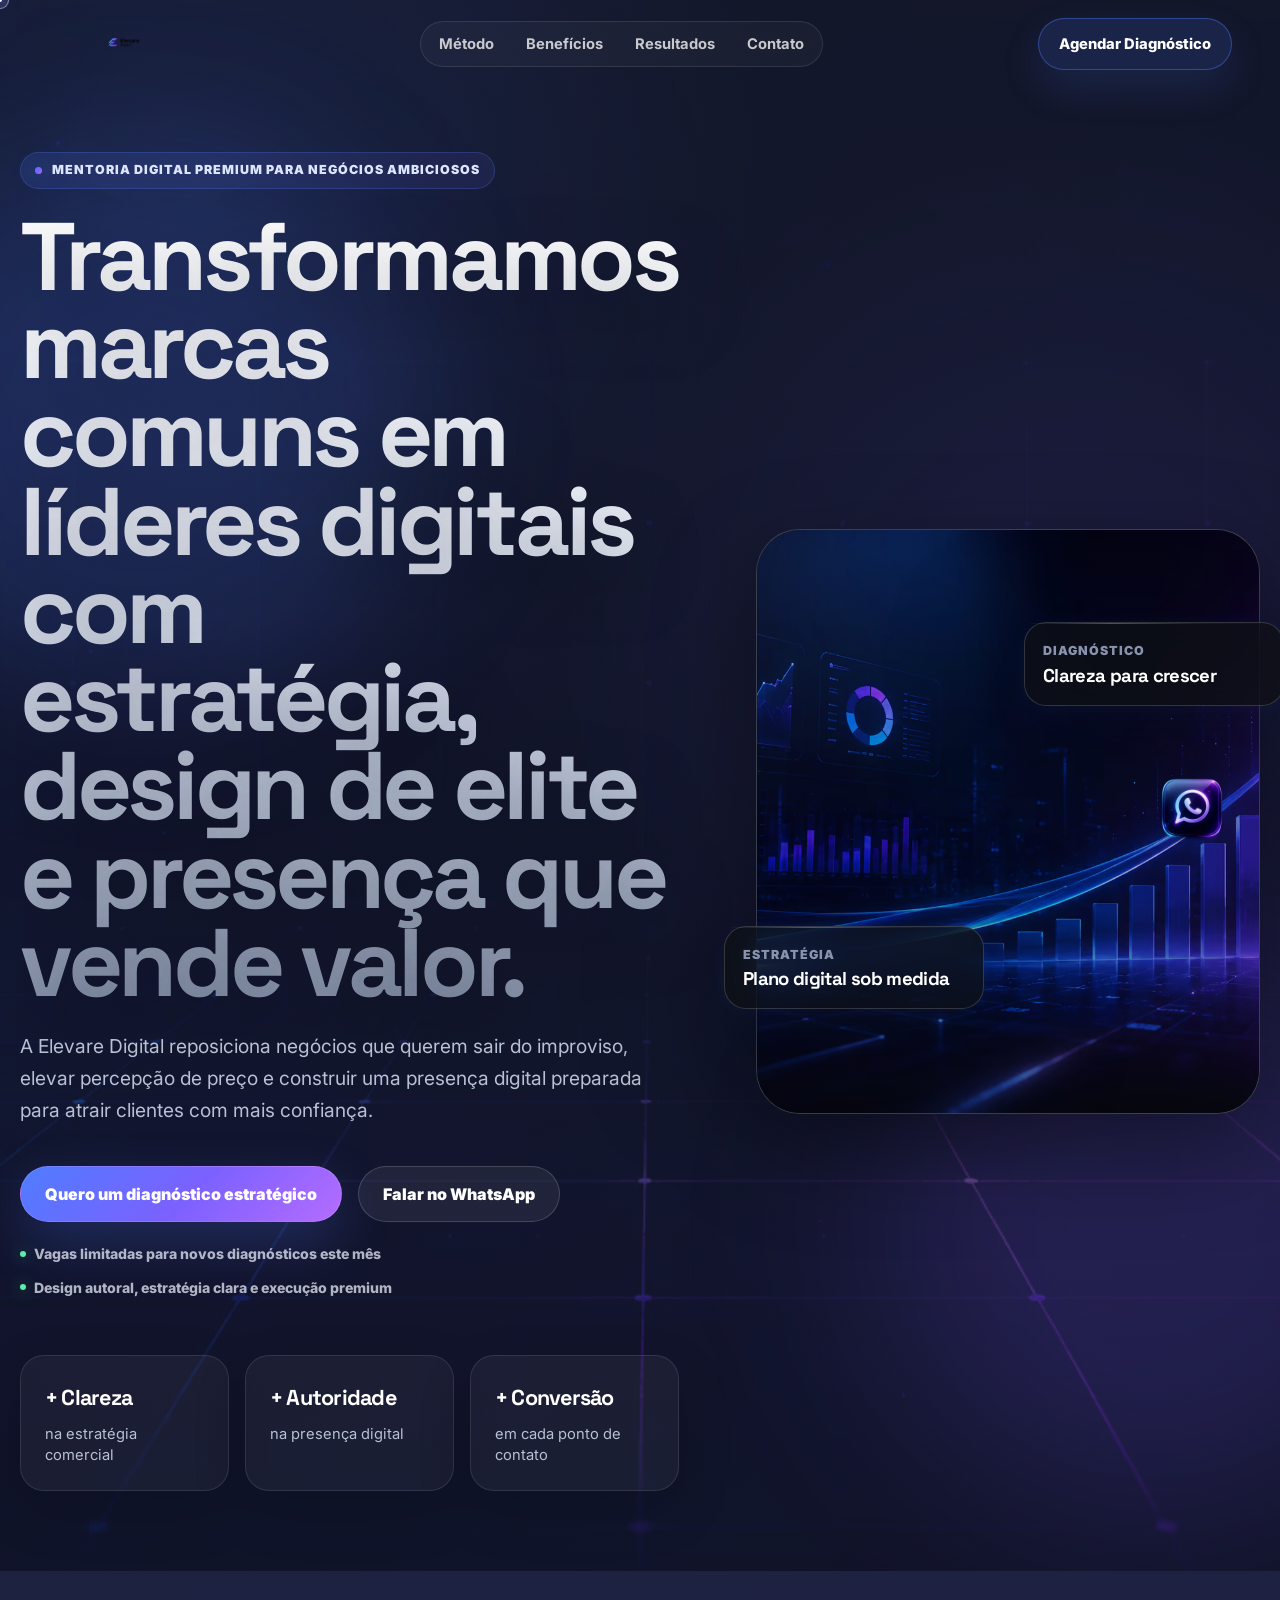
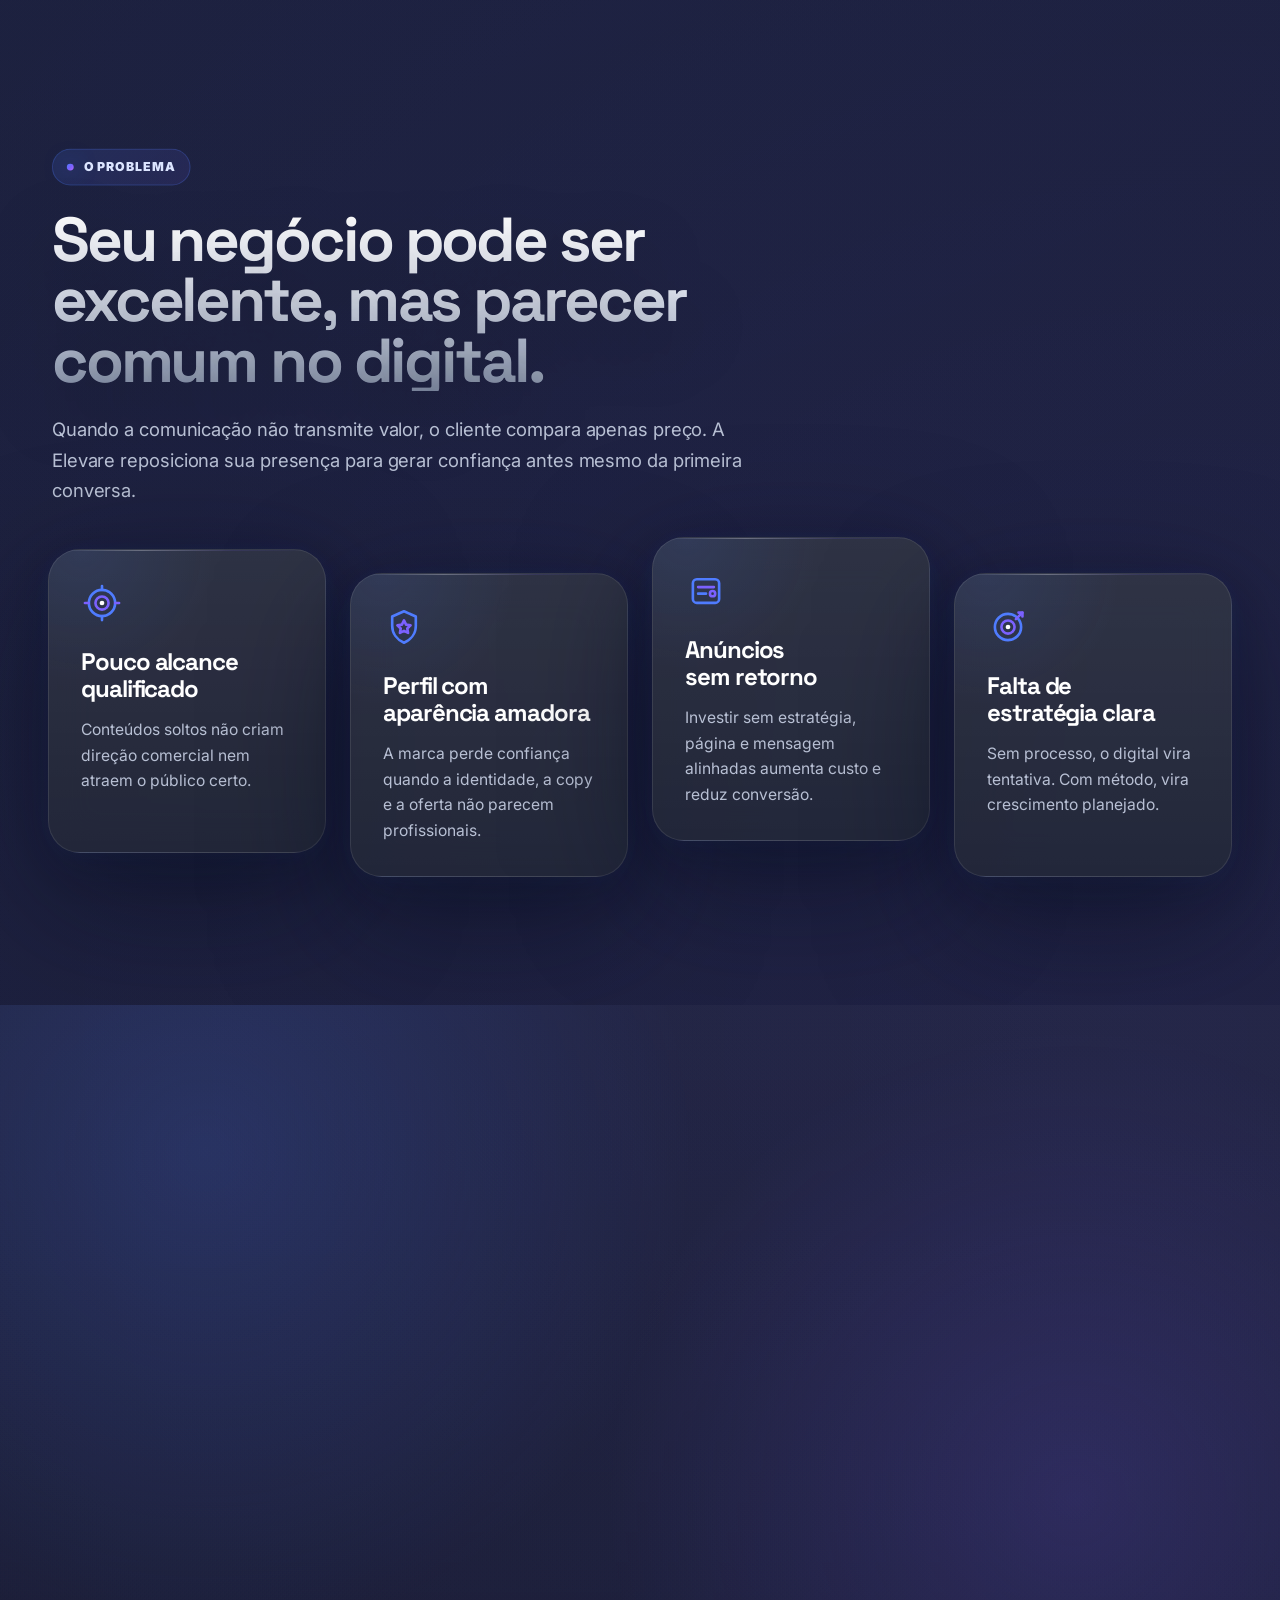
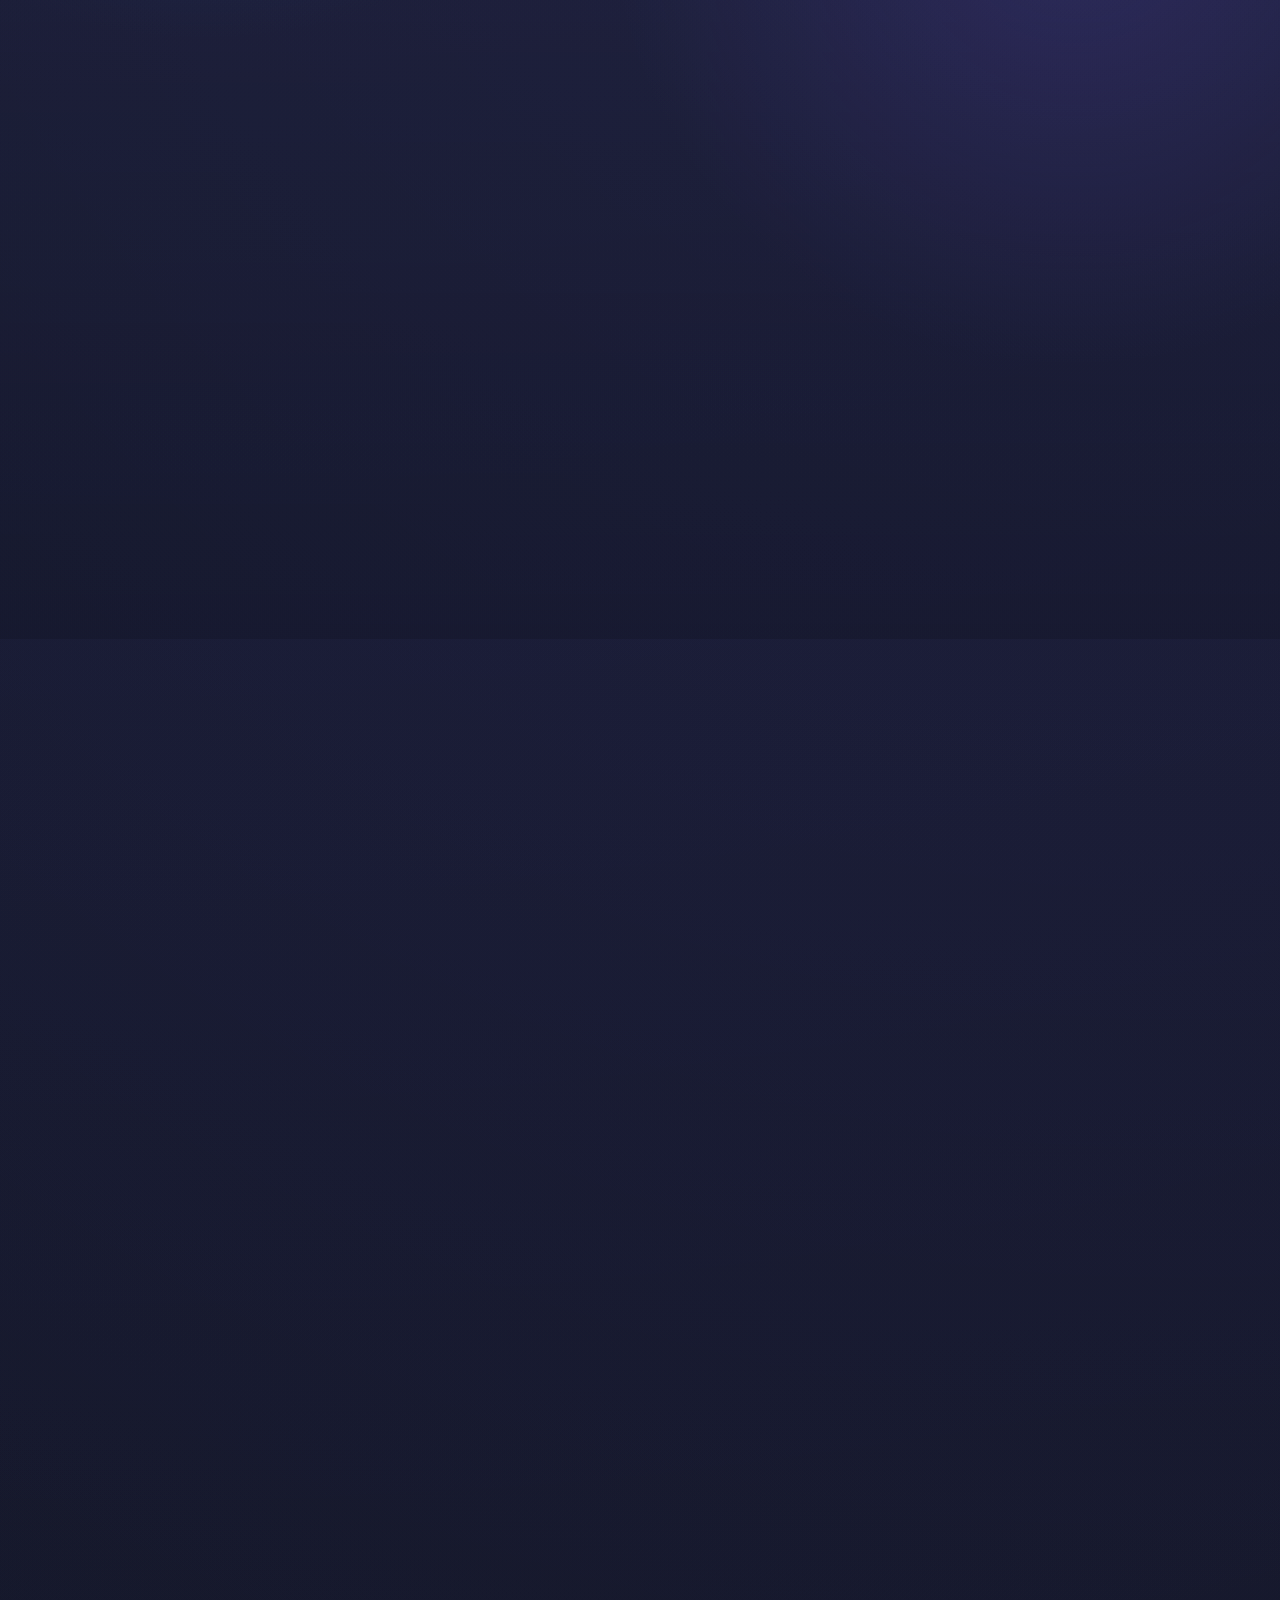
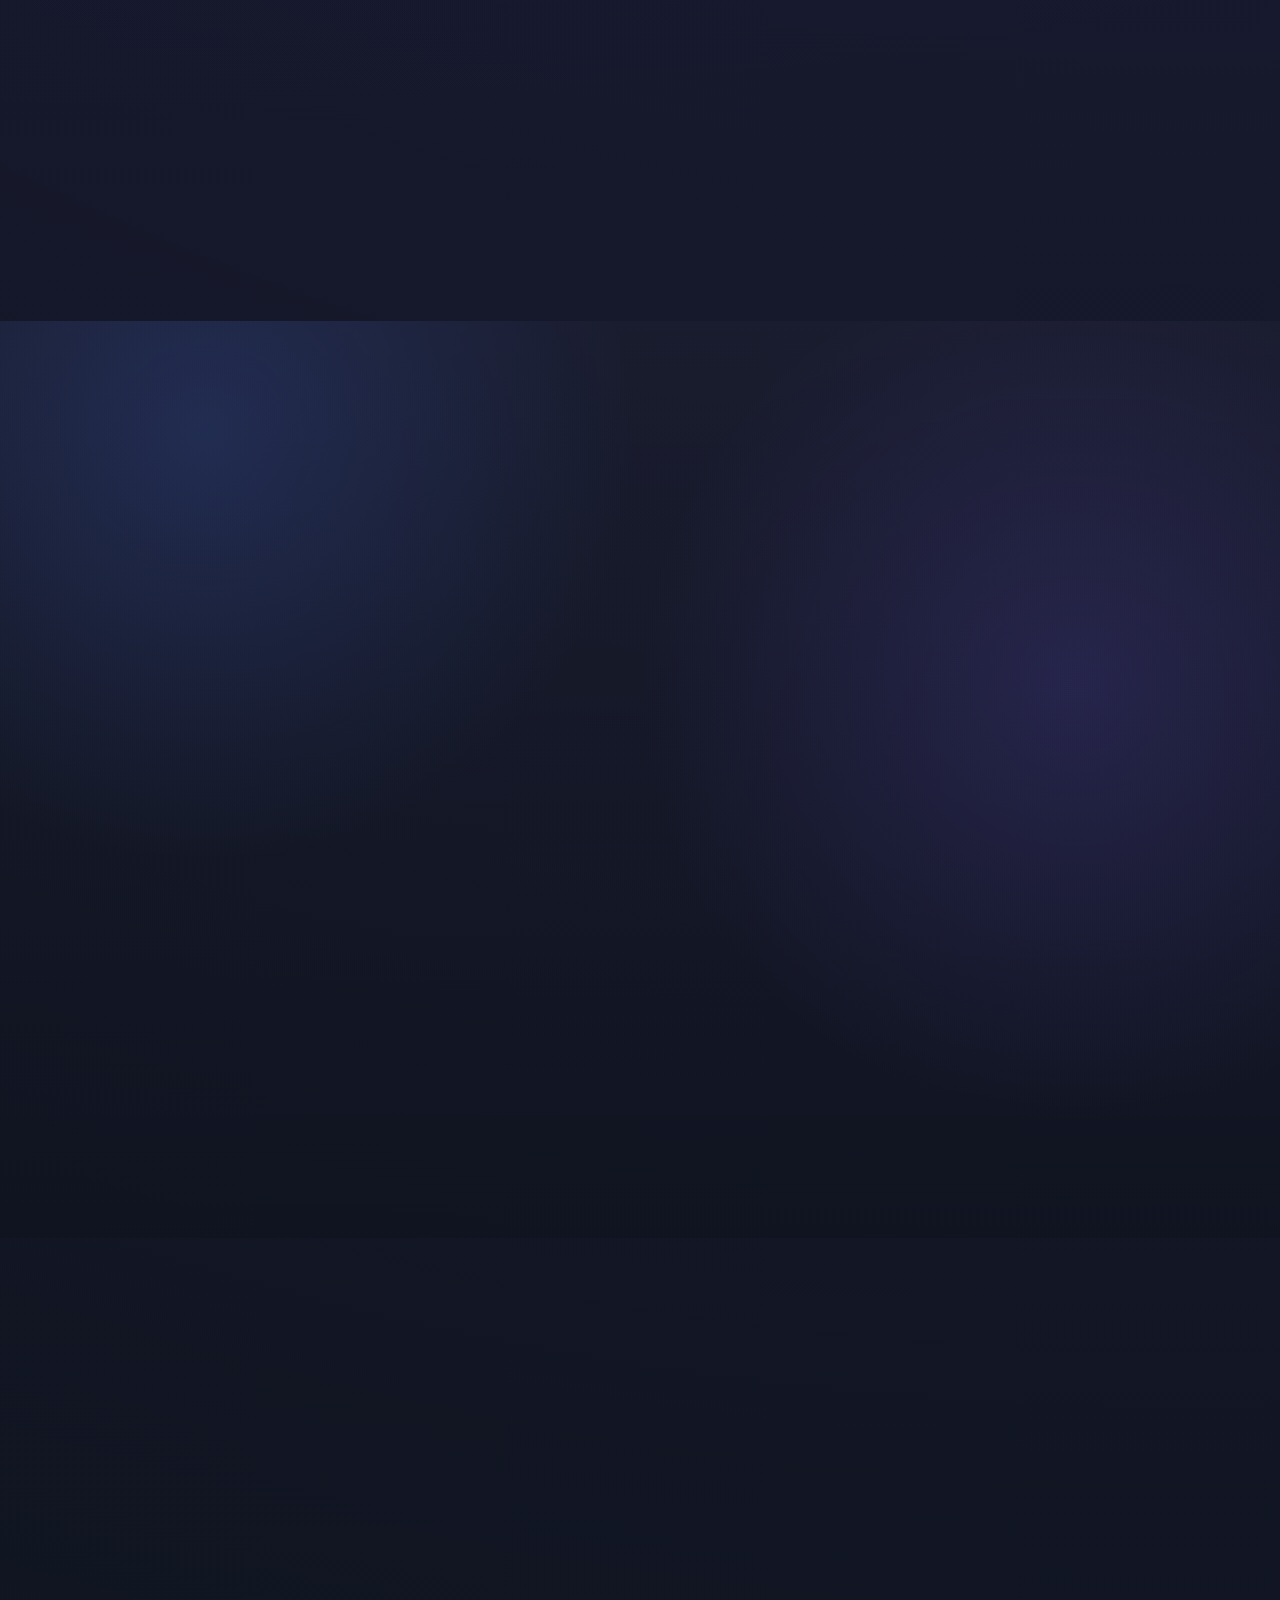
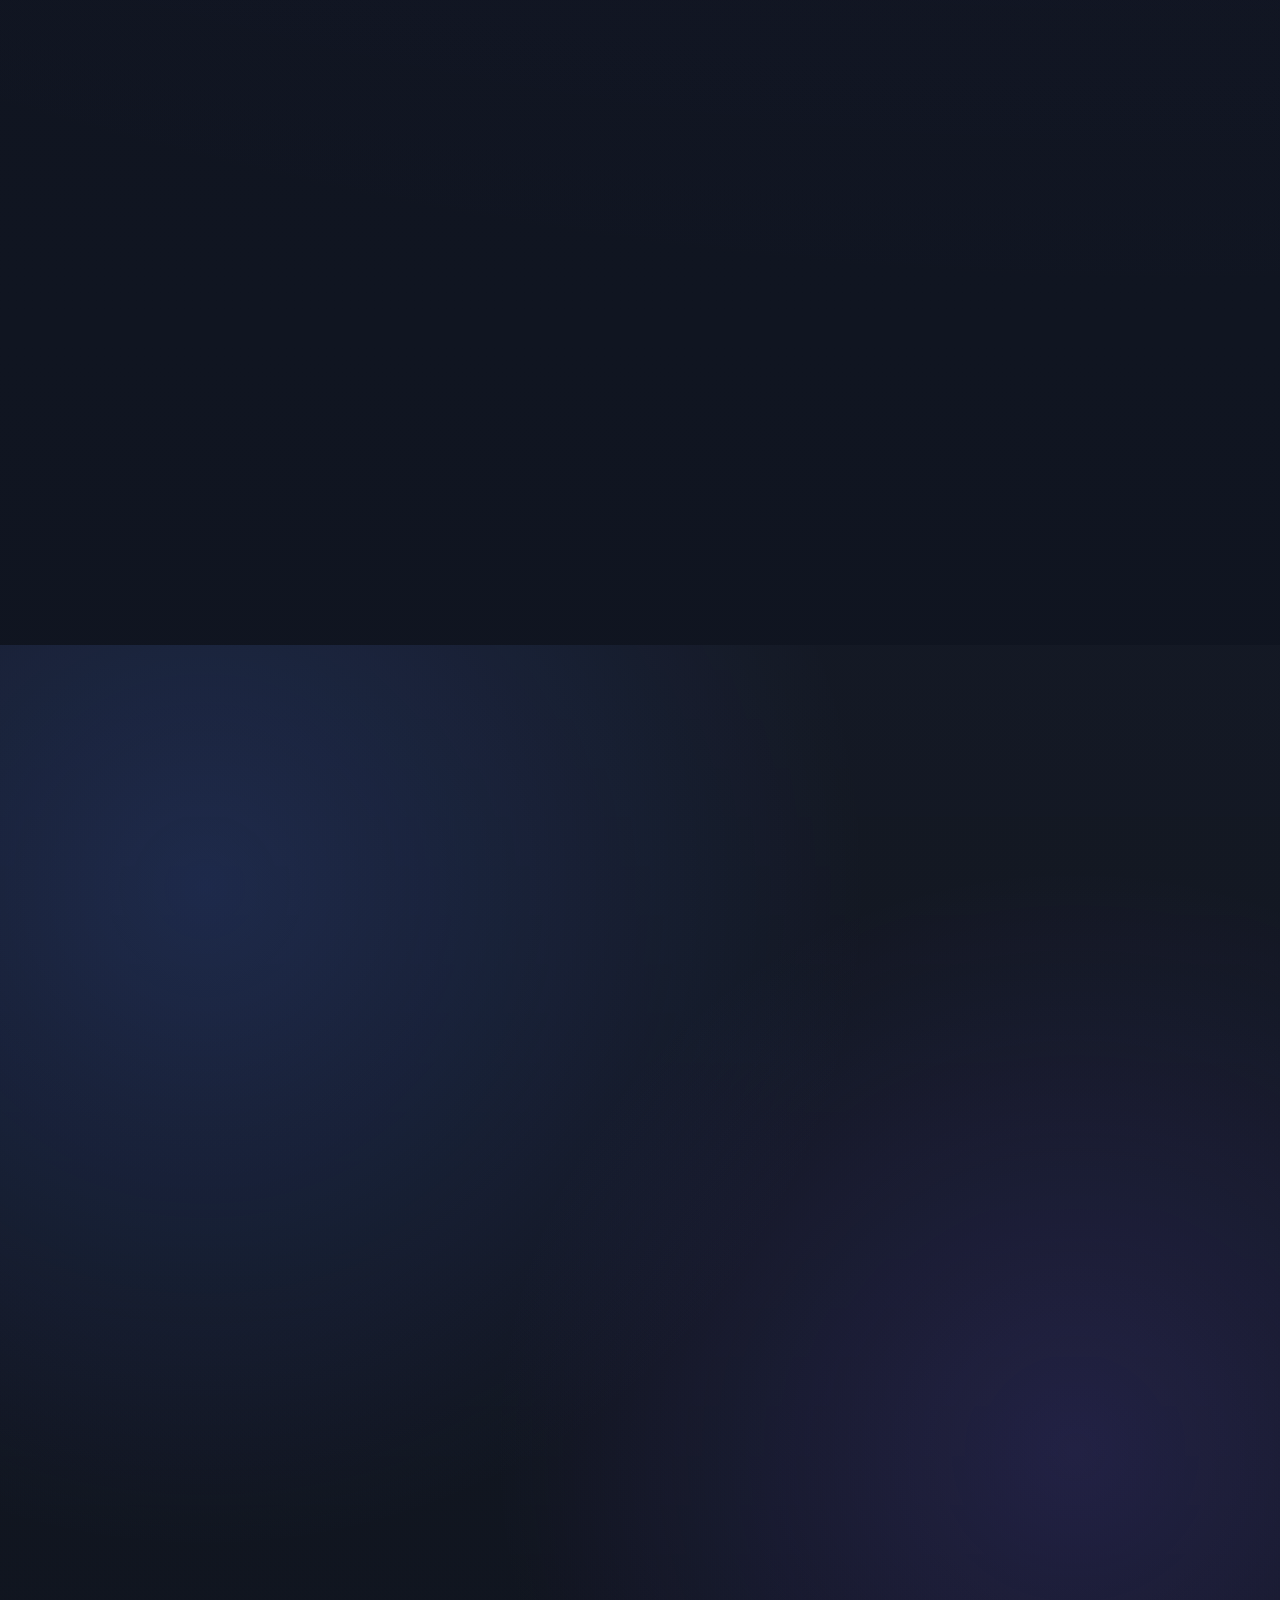
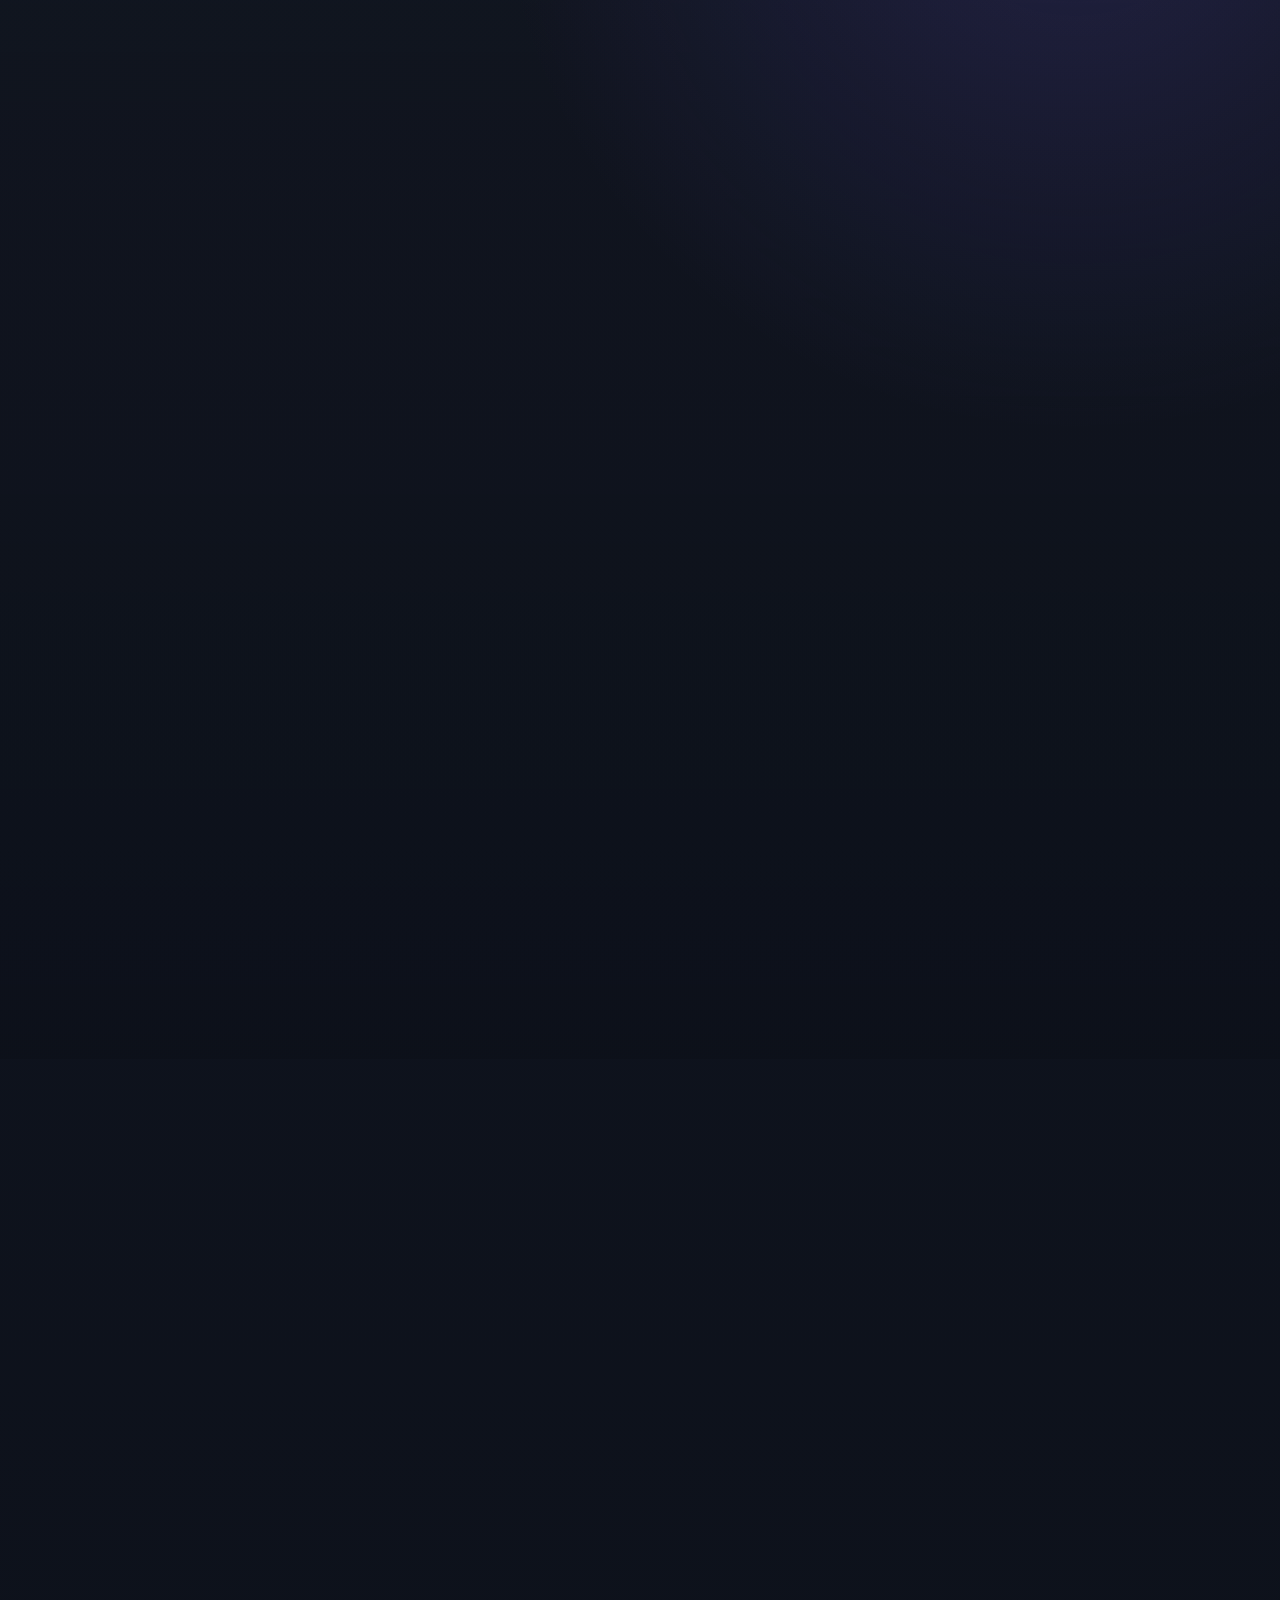
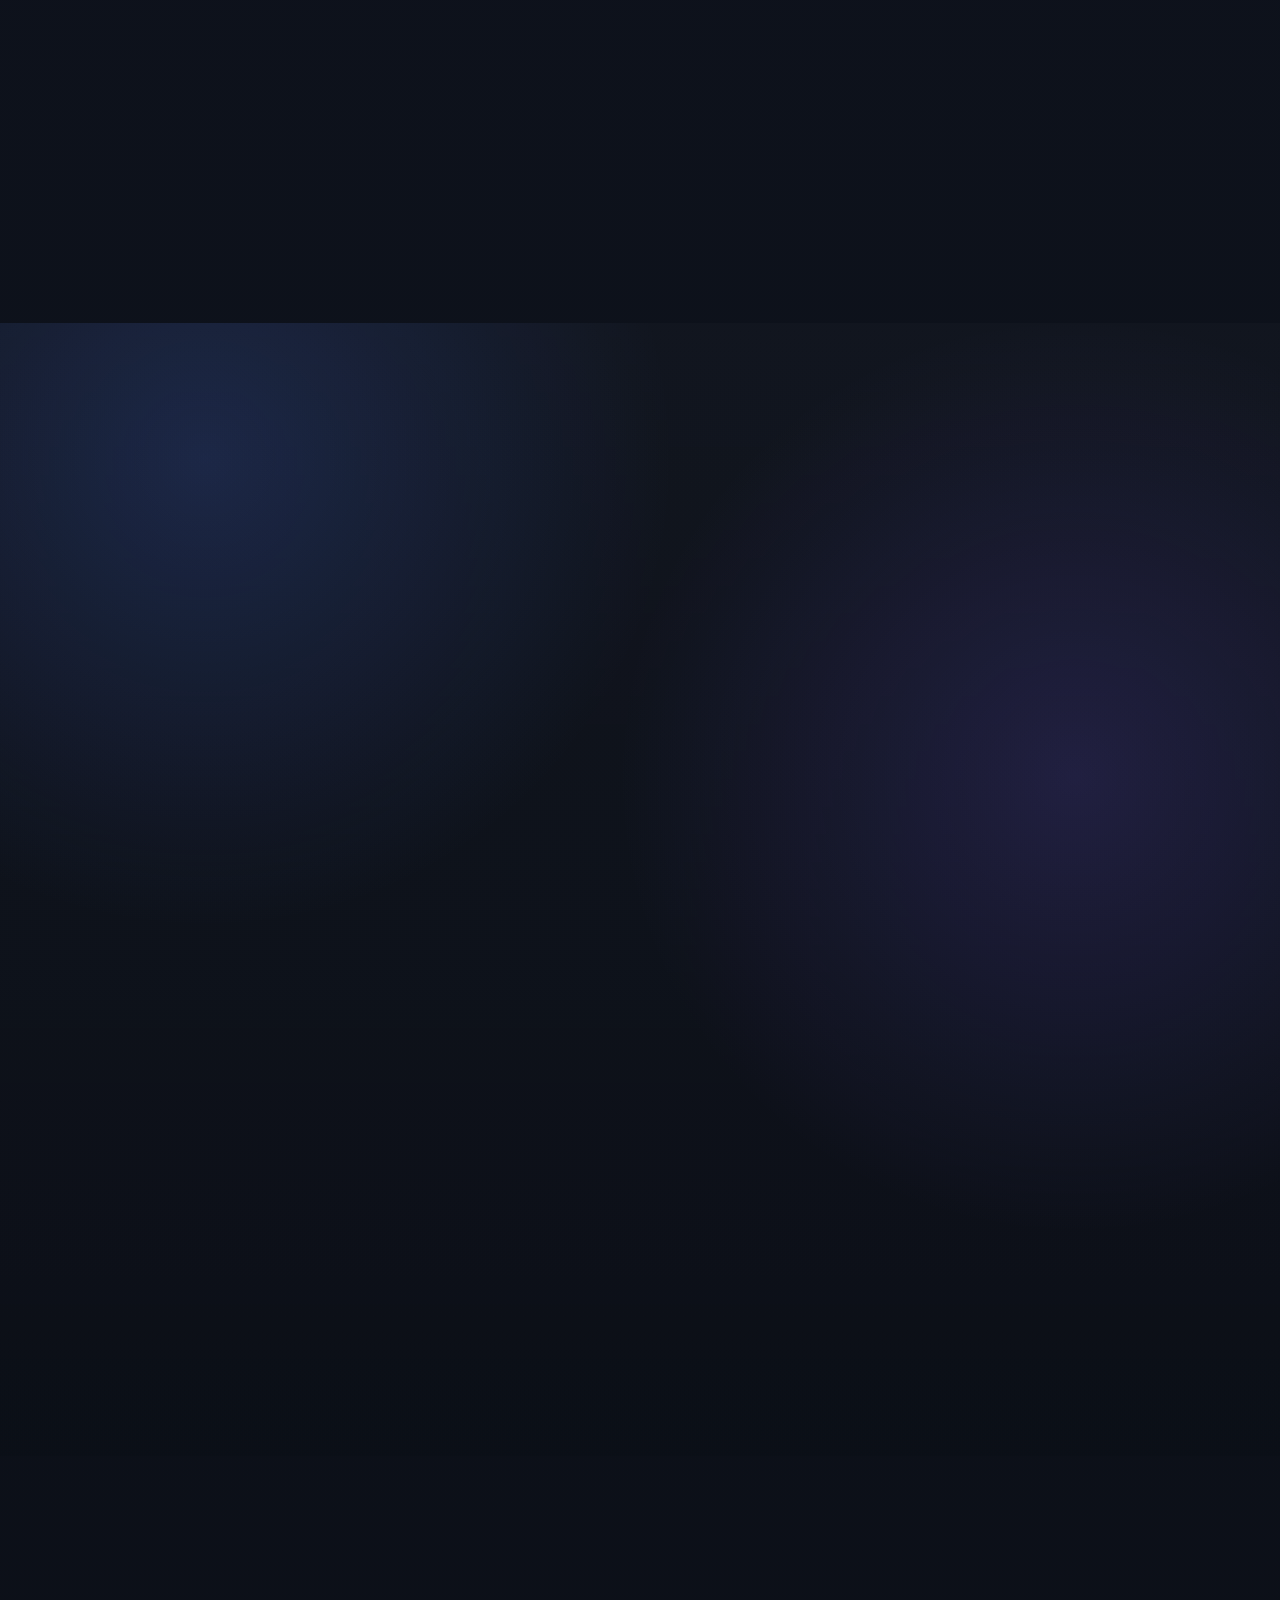
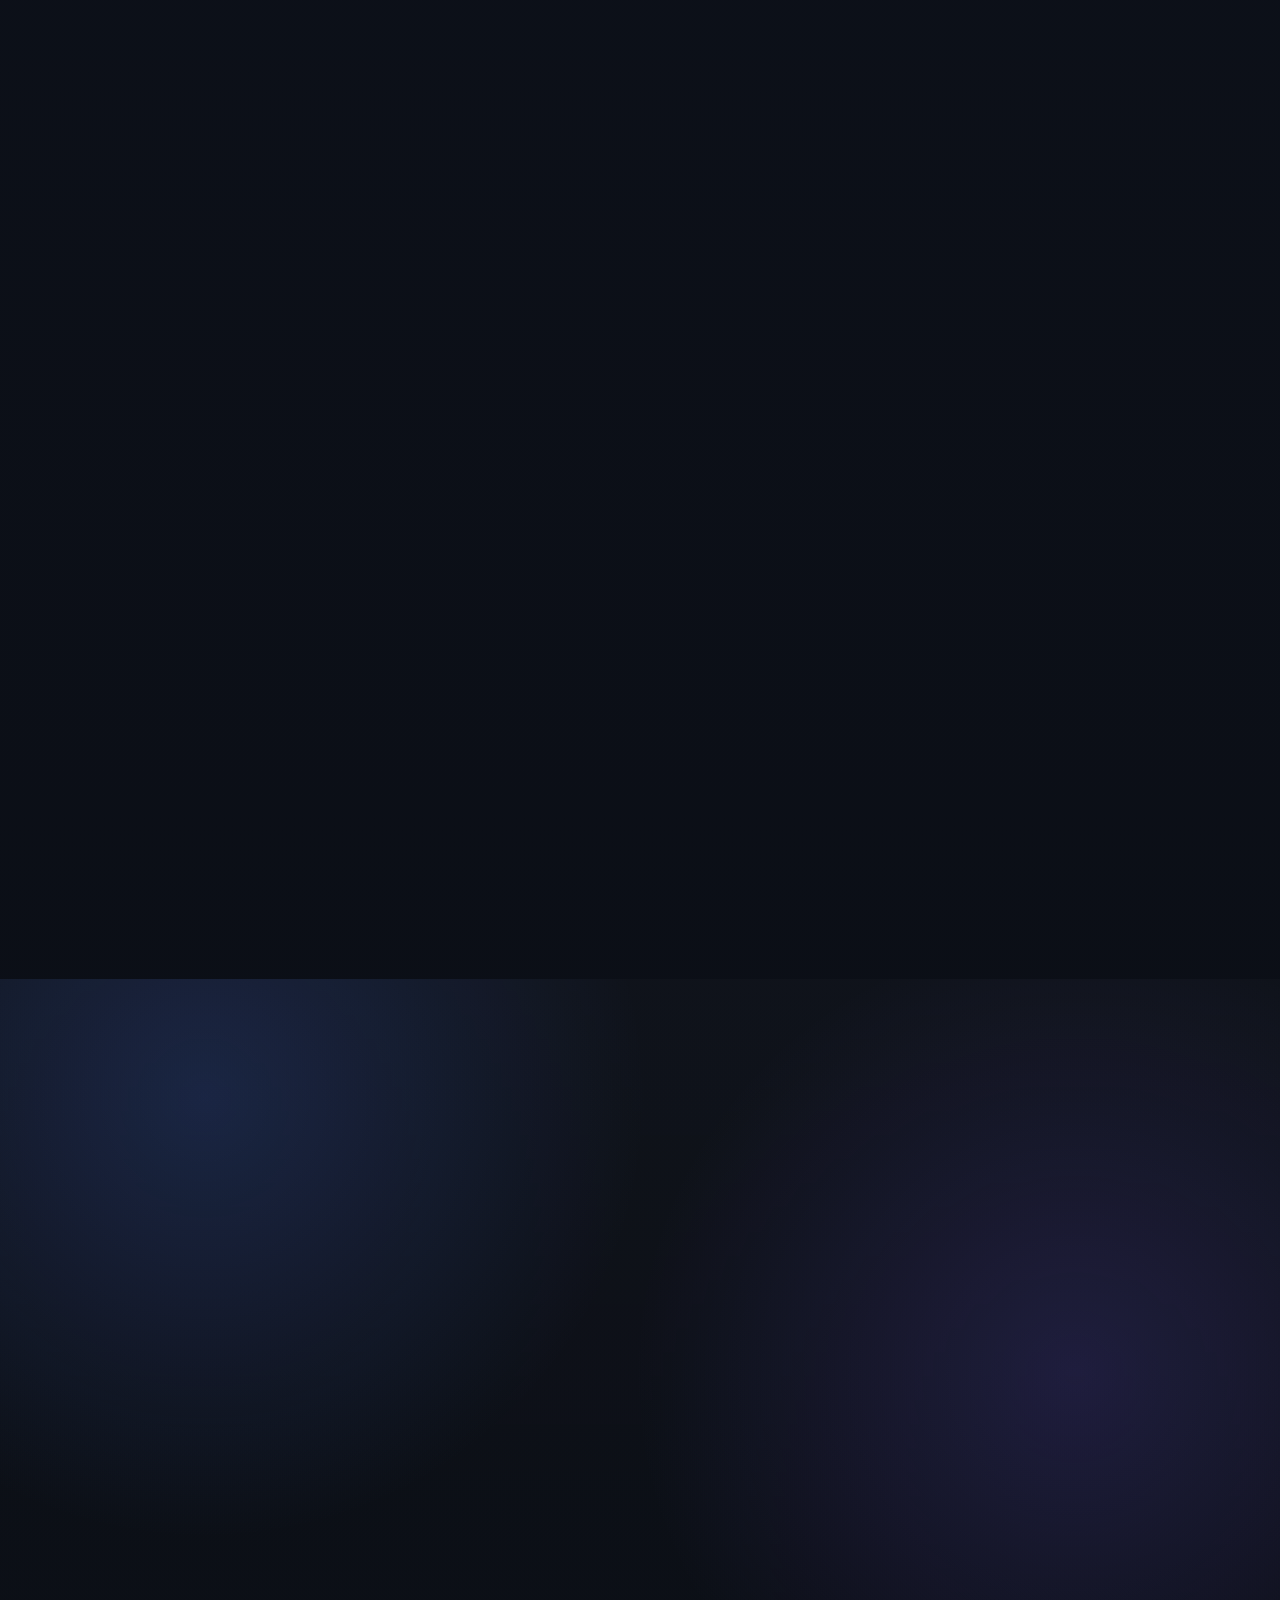
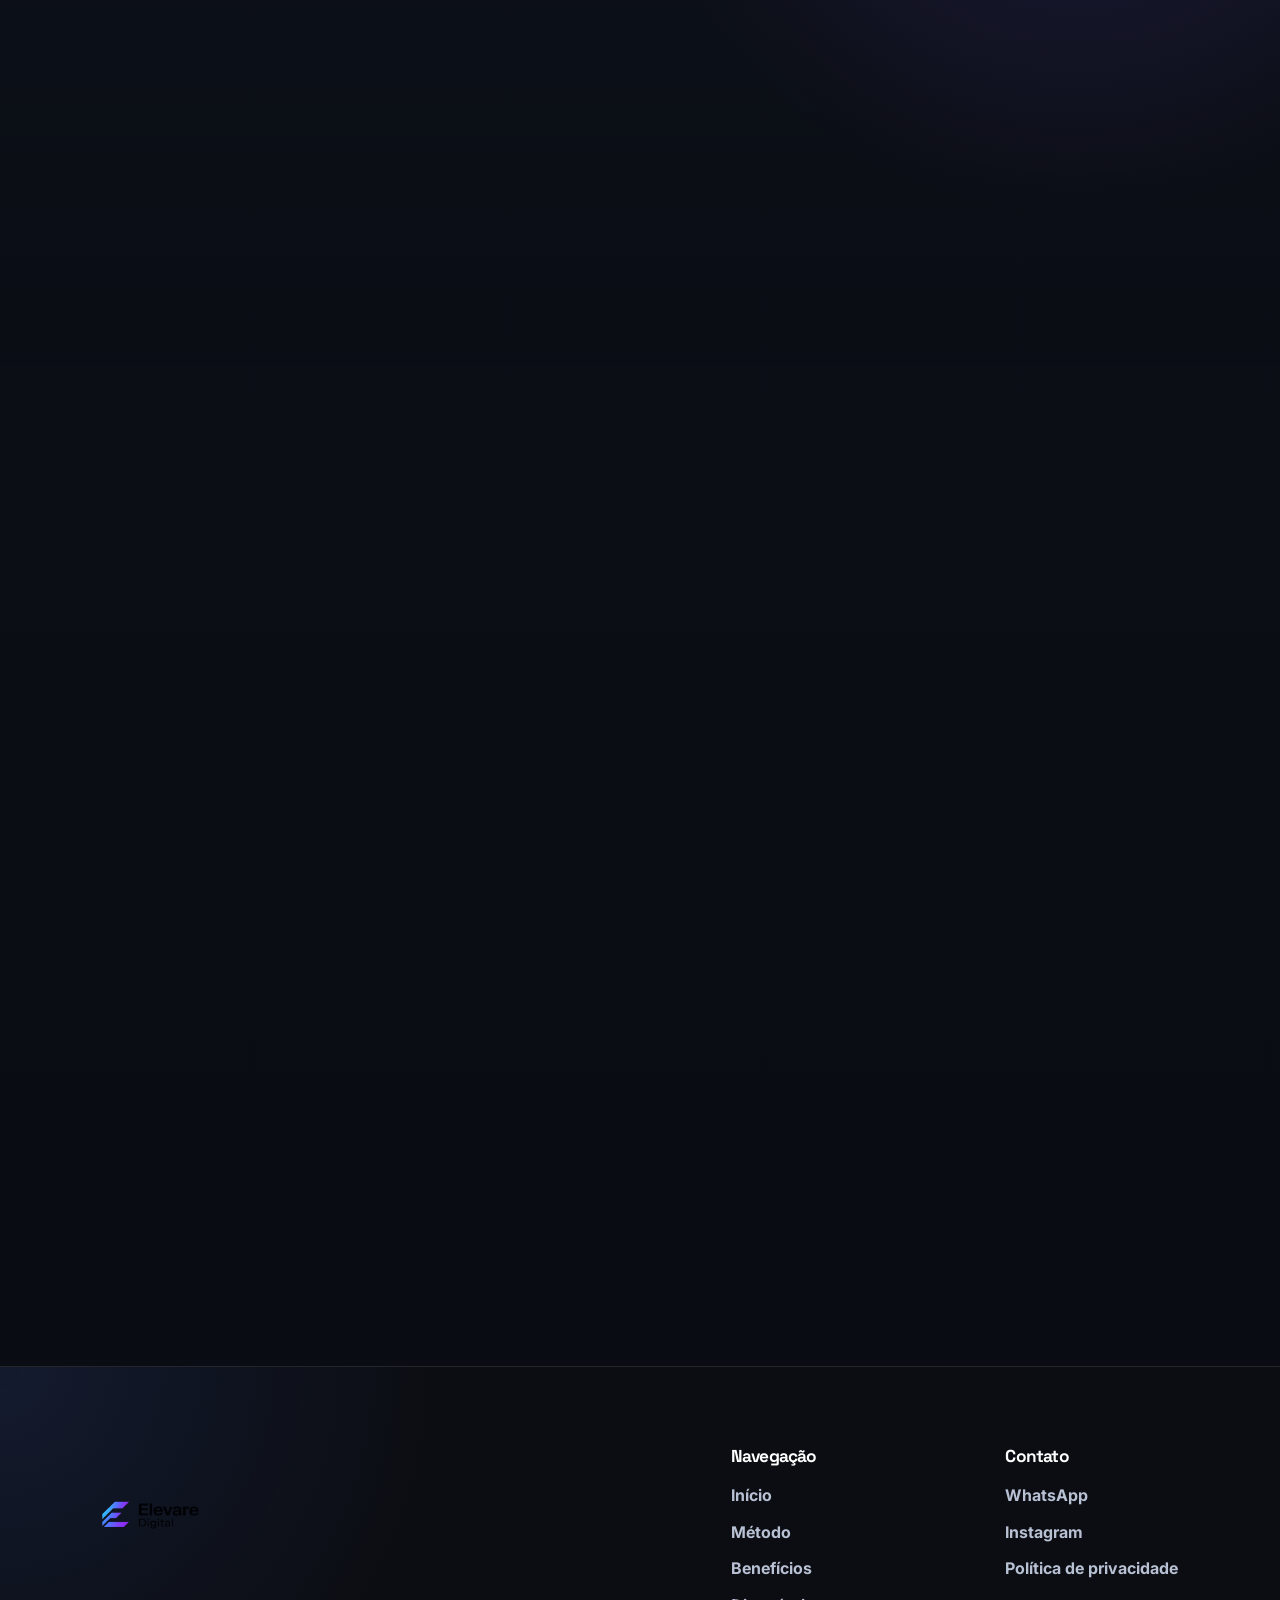
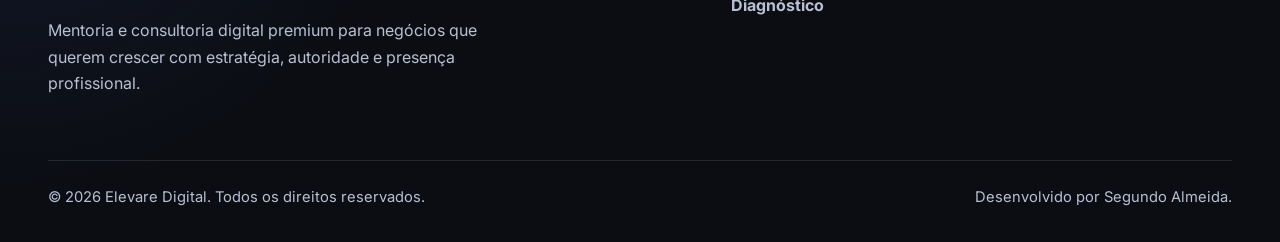
==== commit f3ef45f8: "Elevare Digital 9.8 premium refinements" ====
--- a/index.html
+++ b/index.html
@@ -103,6 +103,14 @@
   </head>
 
   <body>
+    <div class="custom-cursor" id="customCursor" aria-hidden="true">
+      <span>Explorar</span>
+    </div>
+    <div
+      class="custom-cursor-dot"
+      id="customCursorDot"
+      aria-hidden="true"
+    ></div>
     <div class="site-loader" id="siteLoader" aria-hidden="true">
       <img src="assets/images/loader-glow.webp" alt="" class="loader-glow" />
       <img
@@ -563,7 +571,10 @@
             class="case-story-grid reveal"
             aria-label="Histórias visuais de transformação digital"
           >
-            <article class="case-story-card">
+            <article
+              class="case-story-card cursor-zone magnetic-item"
+              data-cursor-label="Ver Case"
+            >
               <img
                 src="assets/mockups/ads-manager.webp"
                 alt="Dashboard premium de campanhas digitais"
@@ -578,10 +589,17 @@
                   marca entendesse onde investir, o que ajustar e como reduzir
                   decisões baseadas em tentativa.
                 </p>
+                <p class="case-impact">
+                  Impacto: leitura comercial mais clara e decisões digitais com
+                  maior precisão estratégica.
+                </p>
               </div>
             </article>
 
-            <article class="case-story-card is-offset">
+            <article
+              class="case-story-card is-offset cursor-zone magnetic-item"
+              data-cursor-label="Explorar"
+            >
               <img
                 src="assets/mockups/growth-report.webp"
                 alt="Relatório premium de crescimento digital"
@@ -595,10 +613,17 @@
                   Transformamos dados em narrativa visual para aumentar
                   percepção de controle, profissionalismo e maturidade digital.
                 </p>
+                <p class="case-impact">
+                  Impacto: elevação da autoridade visual e consolidação de
+                  maturidade digital em poucos pontos de contato.
+                </p>
               </div>
             </article>
 
-            <article class="case-story-card">
+            <article
+              class="case-story-card cursor-zone magnetic-item"
+              data-cursor-label="Ver Case"
+            >
               <img
                 src="assets/mockups/mobile-social-ui.webp"
                 alt="Interface mobile premium de presença social"
@@ -611,6 +636,10 @@
                 <p>
                   Criamos uma presença mais fluida, rápida e confiável para que
                   o primeiro contato no celular já transmitisse valor superior.
+                </p>
+                <p class="case-impact">
+                  Impacto: experiência mobile mais sofisticada e percepção
+                  high-ticket desde o primeiro clique.
                 </p>
               </div>
             </article>
@@ -800,6 +829,11 @@
               Atendimento online para entender o momento do seu negócio e
               indicar o melhor caminho estratégico.
             </p>
+            <p class="contact-scarcity">
+              Desenvolvemos um número restrito de projetos por trimestre para
+              garantir exclusividade absoluta, atenção estratégica e acabamento
+              cirúrgico para cada marca.
+            </p>
           </div>
 
           <div class="contact-cards">
--- a/css/style.css
+++ b/css/style.css
@@ -830,6 +830,7 @@
 
 .benefits-grid {
   grid-template-columns: repeat(3, 1fr);
+  align-items: start;
 }
 
 .premium-card {
@@ -876,20 +877,43 @@
   pointer-events: none;
 }
 
-.pain-grid .premium-card:nth-child(even),
+.pain-grid .premium-card:nth-child(even) {
+  transform: translateY(24px);
+}
+
+.pain-grid .premium-card:nth-child(3) {
+  transform: translateY(-12px);
+}
+
+.benefits-grid .premium-card {
+  min-height: 280px;
+}
+
+.benefits-grid .premium-card:nth-child(1),
+.benefits-grid .premium-card:nth-child(3),
+.benefits-grid .premium-card:nth-child(5) {
+  transform: translateY(0);
+}
+
 .benefits-grid .premium-card:nth-child(2),
-.benefits-grid .premium-card:nth-child(5) {
-  transform: translateY(24px);
-}
-
-.pain-grid .premium-card:nth-child(3),
-.benefits-grid .premium-card:nth-child(3) {
-  transform: translateY(-12px);
+.benefits-grid .premium-card:nth-child(4),
+.benefits-grid .premium-card:nth-child(6) {
+  transform: translateY(32px);
 }
 
 .premium-card:hover {
   transform: translateY(-8px);
   border-color: rgba(79, 124, 255, 0.44);
+}
+
+.benefits-grid .premium-card:hover {
+  transform: translateY(-6px);
+}
+
+.benefits-grid .premium-card:nth-child(2):hover,
+.benefits-grid .premium-card:nth-child(4):hover,
+.benefits-grid .premium-card:nth-child(6):hover {
+  transform: translateY(24px);
 }
 
 .premium-card:hover::before {
@@ -1383,17 +1407,19 @@
       0,
       0.84fr
     );
+  align-items: center;
 }
 
 .contact-cards {
   display: grid;
   gap: var(--space-3);
+  align-self: center;
 }
 
 .contact-card {
   display: grid;
   gap: 8px;
-  min-height: 172px;
+  min-height: 220px;
   padding: var(--space-4);
   border: 1px solid var(--color-line);
   border-radius: var(--radius-xl);
@@ -1434,8 +1460,20 @@
   word-break: break-word;
 }
 
+.contact-visual {
+  align-self: center;
+  max-height: 520px;
+}
+
 .contact-visual img {
   min-height: 420px;
+  max-height: 520px;
+  object-fit: cover;
+}
+
+.contact.section-padding {
+  padding-top: 120px;
+  padding-bottom: 120px;
 }
 
 /* -----------------------------
@@ -1738,6 +1776,21 @@
 
   .contact-visual {
     max-width: 760px;
+    max-height: none;
+  }
+
+  .contact-container {
+    gap: 48px;
+  }
+
+  .contact-scarcity,
+  .scarcity-note {
+    max-width: 100%;
+  }
+
+  .benefits-grid .premium-card:nth-child(n),
+  .benefits-grid .premium-card:hover {
+    transform: none;
   }
 }
 
@@ -2071,44 +2124,414 @@
   content-visibility: auto;
   contain-intrinsic-size: 900px;
 }
-/* Refinamento editorial dos cards — stagger mais matemático */
-
-.benefits-grid {
-  align-items: start;
-}
-
-.benefits-grid .premium-card {
-  min-height: 280px;
-}
-
-.benefits-grid .premium-card:nth-child(1),
-.benefits-grid .premium-card:nth-child(3),
-.benefits-grid .premium-card:nth-child(5) {
-  transform: translateY(0);
-}
-
-.benefits-grid .premium-card:nth-child(2),
-.benefits-grid .premium-card:nth-child(4),
-.benefits-grid .premium-card:nth-child(6) {
-  transform: translateY(32px);
-}
-
-.benefits-grid .premium-card:hover {
-  transform: translateY(-6px);
-}
-
-.benefits-grid .premium-card:nth-child(2):hover,
-.benefits-grid .premium-card:nth-child(4):hover,
-.benefits-grid .premium-card:nth-child(6):hover {
-  transform: translateY(24px);
-}
-
+
+/* =========================================================
+   20. Refinamento Agência 9.8 — Direção de Arte Internacional
+   Tipografia esculpida • sombras pigmentadas • cursor contextual
+   ========================================================= */
+
+/* Tipografia esculpida com gradientes foscos */
+.hero h1,
+.section-heading h2,
+.split-content h2,
+.method-content h2,
+.form-content h2,
+.contact-content h2,
+.final-cta-content h2 {
+  background: linear-gradient(
+    180deg,
+    #ffffff 0%,
+    #e7ebf4 38%,
+    #b9c2d4 72%,
+    #8792a9 100%
+  );
+  -webkit-background-clip: text;
+  background-clip: text;
+  color: transparent;
+  -webkit-text-fill-color: transparent;
+  text-shadow: 0 24px 70px rgba(16, 25, 48, 0.34);
+}
+
+/* Espaço negativo de grife */
+.section-padding {
+  padding: clamp(112px, 12vw, 152px) 0;
+}
+
+/* Sombras pigmentadas e fusão com fundo azulado */
+.premium-card,
+.metric-card,
+.case-story-card,
+.contact-card,
+.step-card,
+.lead-form,
+.final-cta-container,
+.split-visual,
+.method-visual,
+.results-image,
+.contact-visual,
+.floating-card {
+  box-shadow:
+    0 42px 130px rgba(5, 10, 24, 0.52),
+    0 14px 46px rgba(19, 32, 61, 0.24),
+    0 2px 18px rgba(79, 124, 255, 0.07);
+}
+
+/* Linhas de luz internas — vidro fosco real */
+.premium-card::after,
+.metric-card::after,
+.case-story-card::after,
+.contact-card::after,
+.step-card::after,
+.lead-form::after,
+.final-cta-container::after,
+.floating-card::after {
+  content: "";
+  position: absolute;
+  top: 0;
+  left: 1px;
+  right: 1px;
+  height: 1px;
+  border-radius: inherit;
+  background: linear-gradient(
+    90deg,
+    rgba(255, 255, 255, 0),
+    rgba(255, 255, 255, 0.28),
+    rgba(123, 97, 255, 0.12),
+    rgba(255, 255, 255, 0)
+  );
+  pointer-events: none;
+  z-index: 3;
+}
+
+.lead-form,
+.final-cta-container {
+  position: relative;
+}
+
+/* Cases editoriais — sobreposição controlada e leitura premium */
+.case-story-grid {
+  align-items: stretch;
+  gap: clamp(24px, 3vw, 40px);
+}
+
+.case-story-card {
+  display: flex;
+  flex-direction: column;
+}
+
+.case-story-card.is-offset {
+  margin-top: 40px;
+}
+
+.case-story-card:nth-child(2),
+.case-story-card:nth-child(3) {
+  margin-top: 0;
+}
+
+.case-story-card img,
+.case-story-card:nth-child(1) img,
+.case-story-card:nth-child(2) img,
+.case-story-card:nth-child(3) img {
+  width: 100%;
+  aspect-ratio: 16 / 10;
+  min-height: 320px;
+  object-fit: cover;
+}
+
+.case-story-content {
+  position: relative;
+  z-index: 2;
+  display: grid;
+  gap: 10px;
+  margin: -56px 24px 0;
+  padding: 28px;
+  border: 1px solid rgba(255, 255, 255, 0.095);
+  border-radius: 24px;
+  background: rgba(16, 21, 33, 0.9);
+  box-shadow:
+    0 34px 90px rgba(4, 8, 18, 0.46),
+    0 2px 14px rgba(79, 124, 255, 0.08);
+  backdrop-filter: blur(22px);
+}
+
+.case-story-content h3 {
+  font-size: clamp(1.35rem, 2vw, 2rem);
+  line-height: 1.05;
+}
+
+.case-story-content p {
+  font-size: 0.98rem;
+  line-height: 1.65;
+}
+
+.case-impact {
+  margin-top: 10px;
+  padding-top: 14px;
+  border-top: 1px solid rgba(255, 255, 255, 0.09);
+  color: rgba(220, 229, 255, 0.82);
+  font-size: 0.88rem;
+  font-weight: 800;
+  line-height: 1.55;
+}
+
+/* Escassez elegante na seção contato */
+.contact-content {
+  align-self: center;
+}
+
+.contact-scarcity,
+.scarcity-note {
+  position: relative;
+  max-width: 520px;
+  margin-top: 32px;
+  padding: 28px 30px;
+  border: 1px solid rgba(255, 255, 255, 0.095);
+  border-radius: 28px;
+  background:
+    radial-gradient(
+      circle at top left,
+      rgba(79, 124, 255, 0.14),
+      transparent 38%
+    ),
+    rgba(20, 26, 39, 0.78);
+  color: rgba(238, 242, 255, 0.86);
+  font-size: clamp(1rem, 1.25vw, 1.18rem);
+  font-weight: 800;
+  line-height: 1.55;
+  box-shadow:
+    0 34px 90px rgba(4, 8, 18, 0.42),
+    0 2px 14px rgba(79, 124, 255, 0.08);
+  backdrop-filter: blur(22px);
+}
+
+.scarcity-note p {
+  color: inherit;
+  font-size: inherit;
+  font-weight: inherit;
+  line-height: inherit;
+}
+
+/* Microinterações magnéticas */
+.btn,
+.header-cta,
+.premium-card,
+.metric-card,
+.case-story-card,
+.contact-card {
+  transform-style: preserve-3d;
+  will-change: transform;
+}
+
+.magnetic-active {
+  transition: transform 120ms ease-out;
+}
+
+/* Cursor customizado contextual */
+.custom-cursor,
+.custom-cursor-dot {
+  position: fixed;
+  left: 0;
+  top: 0;
+  z-index: 10000;
+  pointer-events: none;
+  transform: translate3d(-50%, -50%, 0);
+  opacity: 0;
+}
+
+.custom-cursor {
+  width: 18px;
+  height: 18px;
+  display: grid;
+  place-items: center;
+  border: 1px solid rgba(220, 229, 255, 0.52);
+  border-radius: 999px;
+  background:
+    radial-gradient(
+      circle at center,
+      rgba(79, 124, 255, 0.22),
+      rgba(123, 97, 255, 0.08)
+    ),
+    rgba(255, 255, 255, 0.035);
+  box-shadow:
+    0 0 0 1px rgba(255, 255, 255, 0.04),
+    0 20px 60px rgba(79, 124, 255, 0.2);
+  backdrop-filter: blur(10px);
+  mix-blend-mode: screen;
+  transition:
+    width 260ms ease,
+    height 260ms ease,
+    opacity 180ms ease,
+    border-color 260ms ease,
+    background 260ms ease;
+}
+
+.custom-cursor span {
+  opacity: 0;
+  color: #ffffff;
+  font-size: 0.68rem;
+  font-weight: 900;
+  letter-spacing: 0.08em;
+  text-transform: uppercase;
+  white-space: nowrap;
+  transition: opacity 180ms ease;
+}
+
+.custom-cursor-dot {
+  width: 4px;
+  height: 4px;
+  border-radius: 999px;
+  background: #ffffff;
+  box-shadow: 0 0 18px rgba(79, 124, 255, 0.7);
+}
+
+body.has-custom-cursor .custom-cursor,
+body.has-custom-cursor .custom-cursor-dot {
+  opacity: 1;
+}
+
+body.cursor-expanded .custom-cursor {
+  width: 92px;
+  height: 92px;
+  border-color: rgba(79, 124, 255, 0.42);
+  background:
+    radial-gradient(
+      circle at center,
+      rgba(79, 124, 255, 0.22),
+      rgba(123, 97, 255, 0.12)
+    ),
+    rgba(9, 12, 18, 0.46);
+}
+
+body.cursor-expanded .custom-cursor span {
+  opacity: 1;
+}
+
+/* Reveals orgânicos assíncronos */
+.reveal {
+  opacity: 0;
+  transform: translateY(34px) scale(0.985);
+  filter: blur(8px);
+  transition:
+    opacity 900ms cubic-bezier(0.16, 1, 0.3, 1),
+    transform 900ms cubic-bezier(0.16, 1, 0.3, 1),
+    filter 900ms cubic-bezier(0.16, 1, 0.3, 1);
+}
+
+.reveal.is-visible {
+  opacity: 1;
+  transform: translateY(0) scale(1);
+  filter: blur(0);
+}
+
+.section-heading.reveal {
+  transform: translateY(24px) scale(0.99);
+}
+
+.hero-content.reveal,
+.final-cta-content.reveal {
+  transition-duration: 1080ms;
+}
+
+/* Correções de responsividade para os refinamentos 9.8 */
 @media (max-width: 1180px) {
-  .benefits-grid .premium-card:nth-child(n) {
+  .section-padding {
+    padding: clamp(96px, 12vw, 128px) 0;
+  }
+
+  .case-story-grid {
+    grid-template-columns: 1fr;
+  }
+
+  .case-story-card:nth-child(n) {
+    margin-top: 0;
+  }
+
+  .case-story-card:nth-child(n) img {
+    aspect-ratio: 16 / 10;
+  }
+
+  .case-story-content {
+    margin: -40px 18px 0;
+  }
+}
+
+@media (max-width: 760px) {
+  .section-padding {
+    padding: 96px 0;
+  }
+
+  .contact.section-padding {
+    padding-top: 88px;
+    padding-bottom: 88px;
+  }
+
+  .hero h1,
+  .section-heading h2,
+  .split-content h2,
+  .method-content h2,
+  .form-content h2,
+  .contact-content h2,
+  .final-cta-content h2 {
+    text-shadow: 0 18px 52px rgba(16, 25, 48, 0.28);
+  }
+
+  .case-story-card img,
+  .case-story-card:nth-child(n) img {
+    min-height: 260px;
+  }
+
+  .case-story-content {
+    margin: -32px 14px 0;
+    padding: 22px;
+  }
+
+  .contact-scarcity,
+  .scarcity-note {
+    margin-top: 24px;
+    padding: 22px;
+    border-radius: 24px;
+    font-size: 0.92rem;
+  }
+
+  .contact-card {
+    min-height: auto;
+  }
+
+  .contact-visual img {
+    min-height: 300px;
+  }
+
+  .custom-cursor,
+  .custom-cursor-dot {
+    display: none;
+  }
+}
+
+@media (hover: none), (pointer: coarse) {
+  .custom-cursor,
+  .custom-cursor-dot {
+    display: none;
+  }
+
+  .btn,
+  .header-cta,
+  .premium-card,
+  .metric-card,
+  .case-story-card,
+  .contact-card {
+    transform: none !important;
+  }
+}
+
+@media (prefers-reduced-motion: reduce) {
+  .custom-cursor,
+  .custom-cursor-dot {
+    display: none;
+  }
+
+  .reveal {
+    opacity: 1;
     transform: none;
-  }
-
-  .benefits-grid .premium-card:hover {
-    transform: none;
-  }
-}
+    filter: none;
+  }
+}
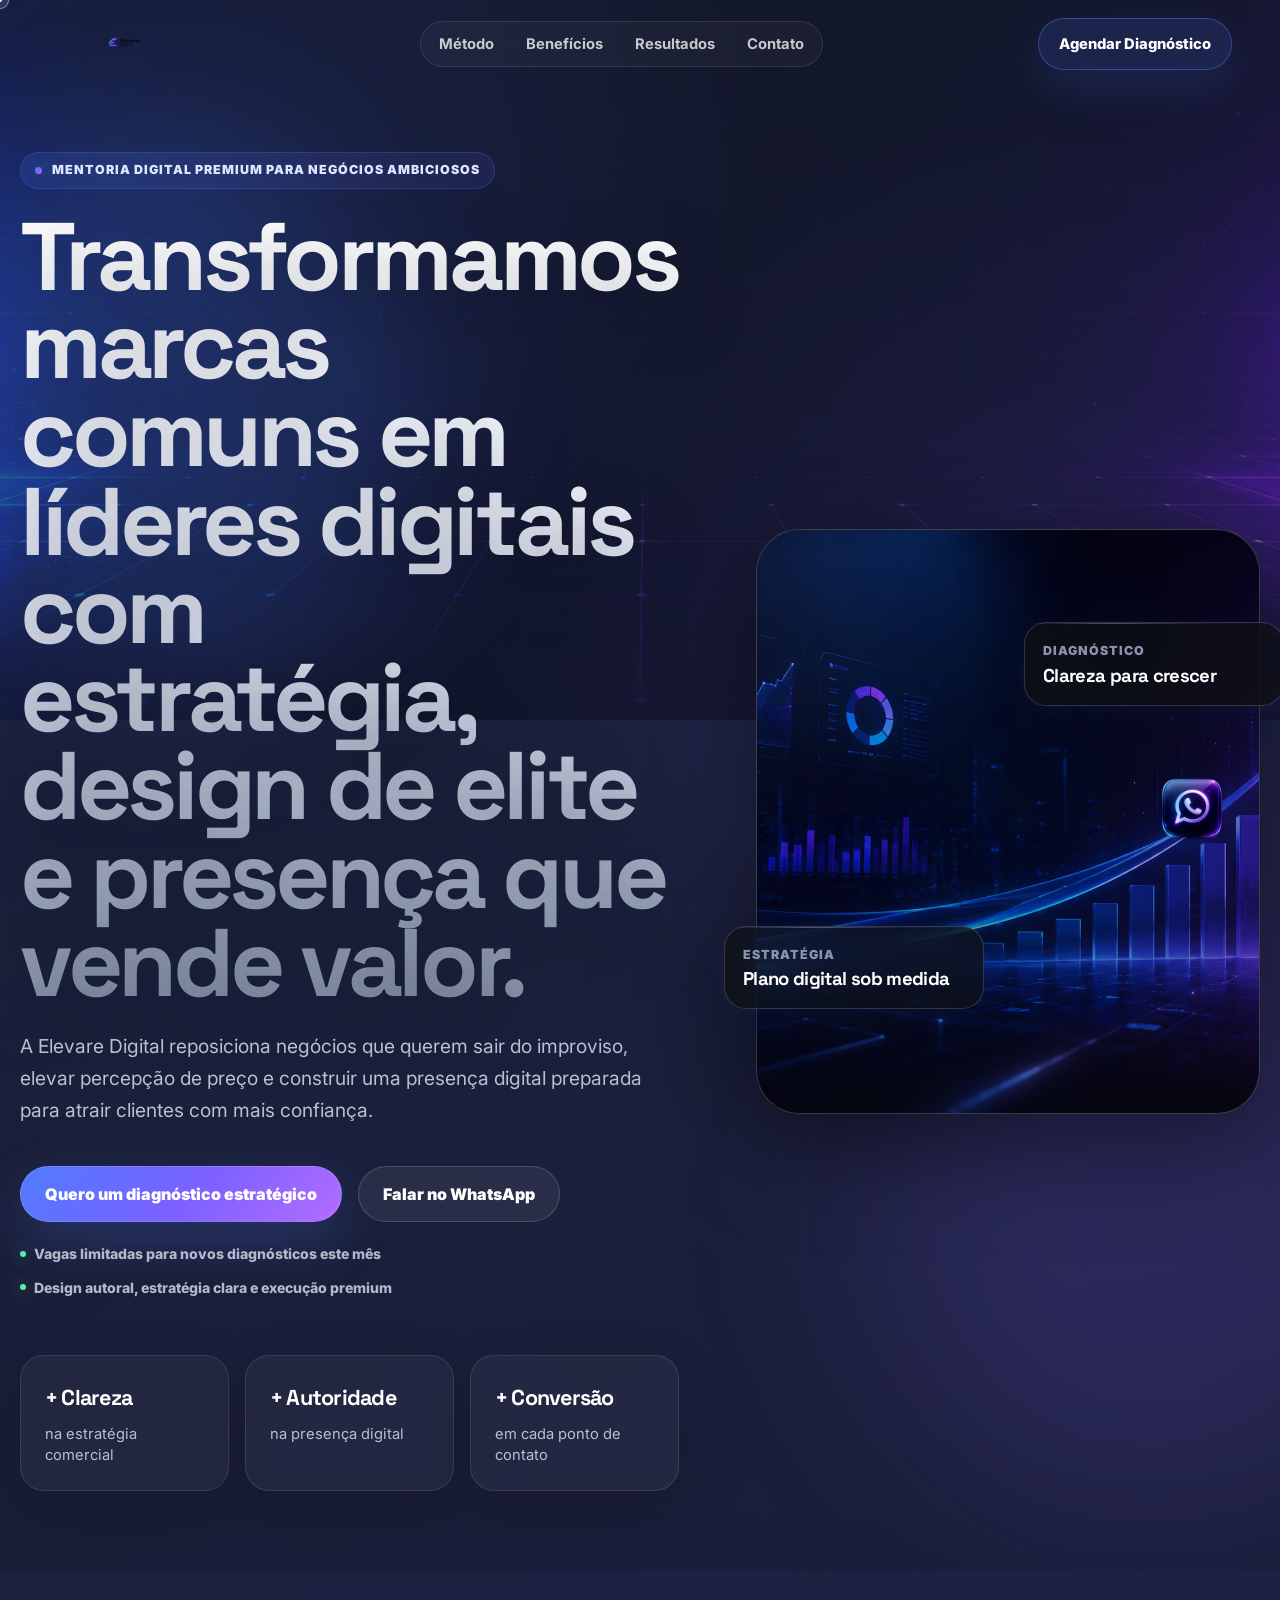
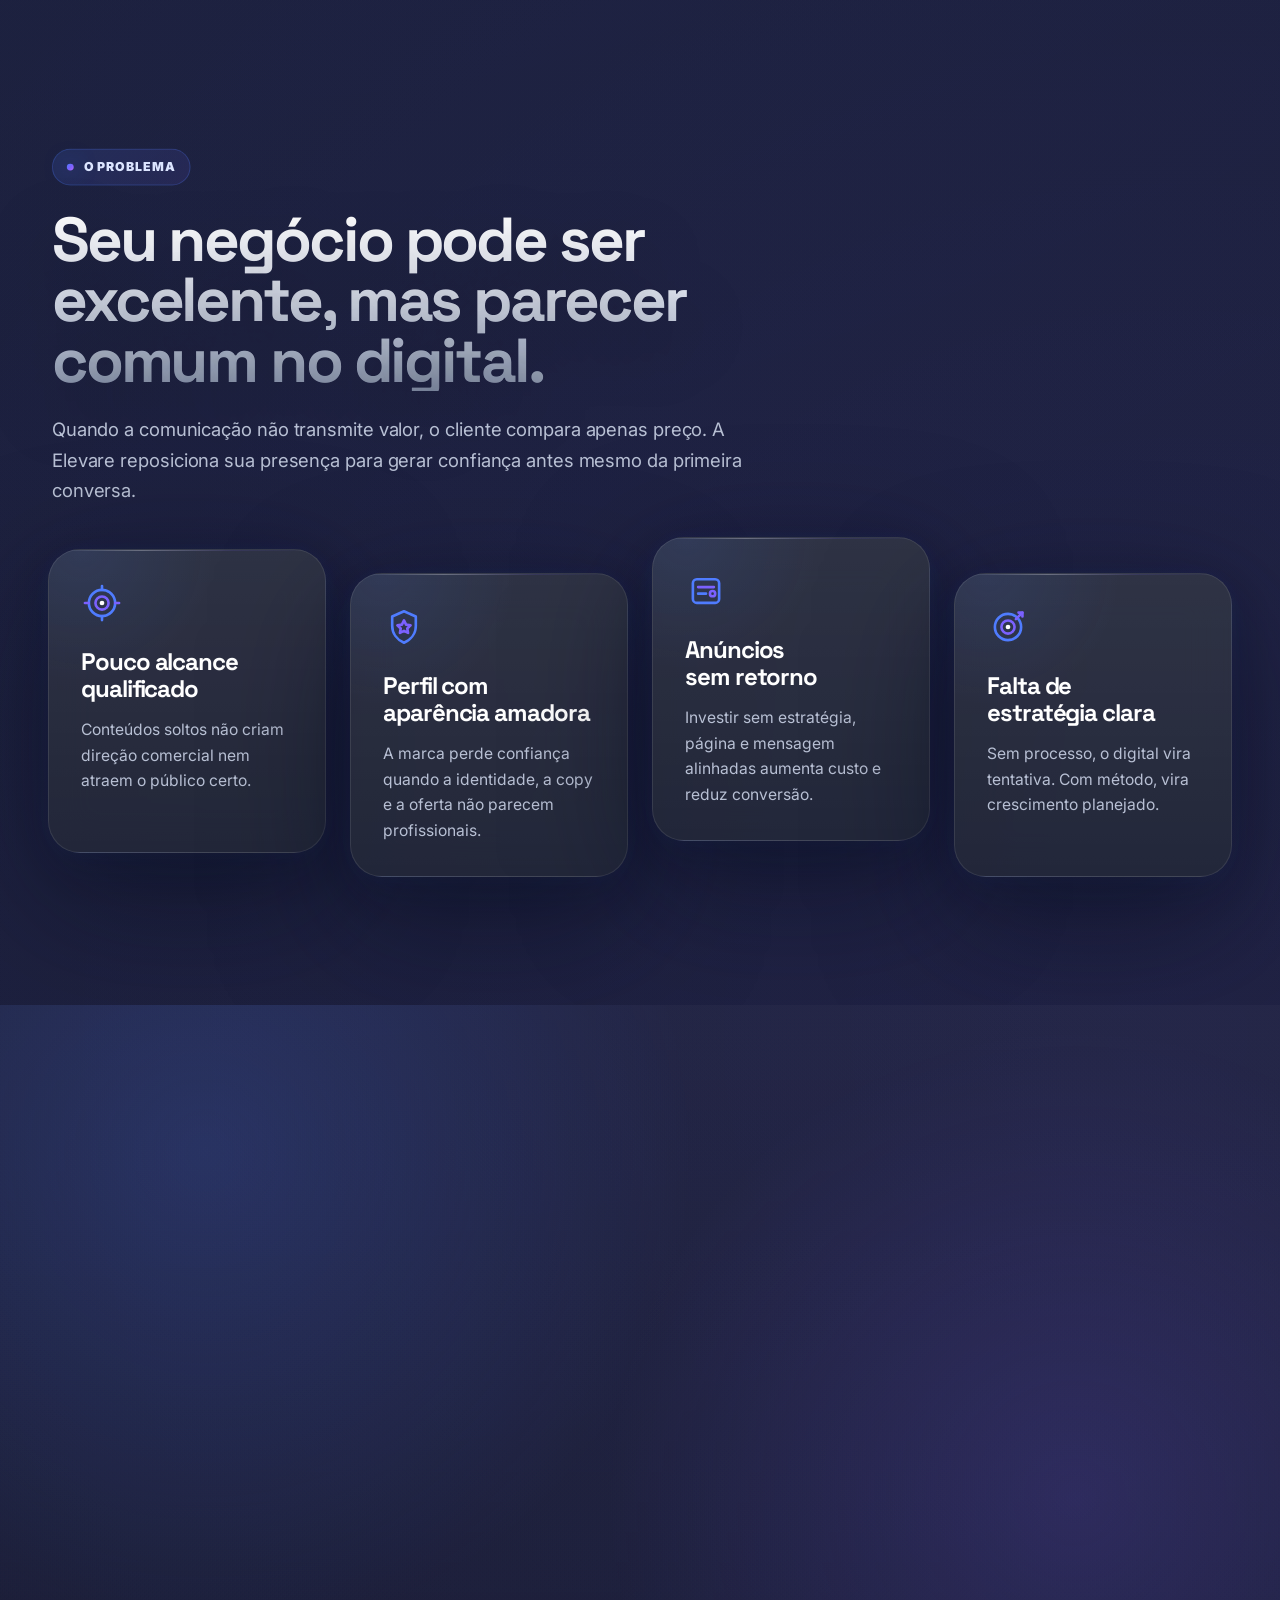
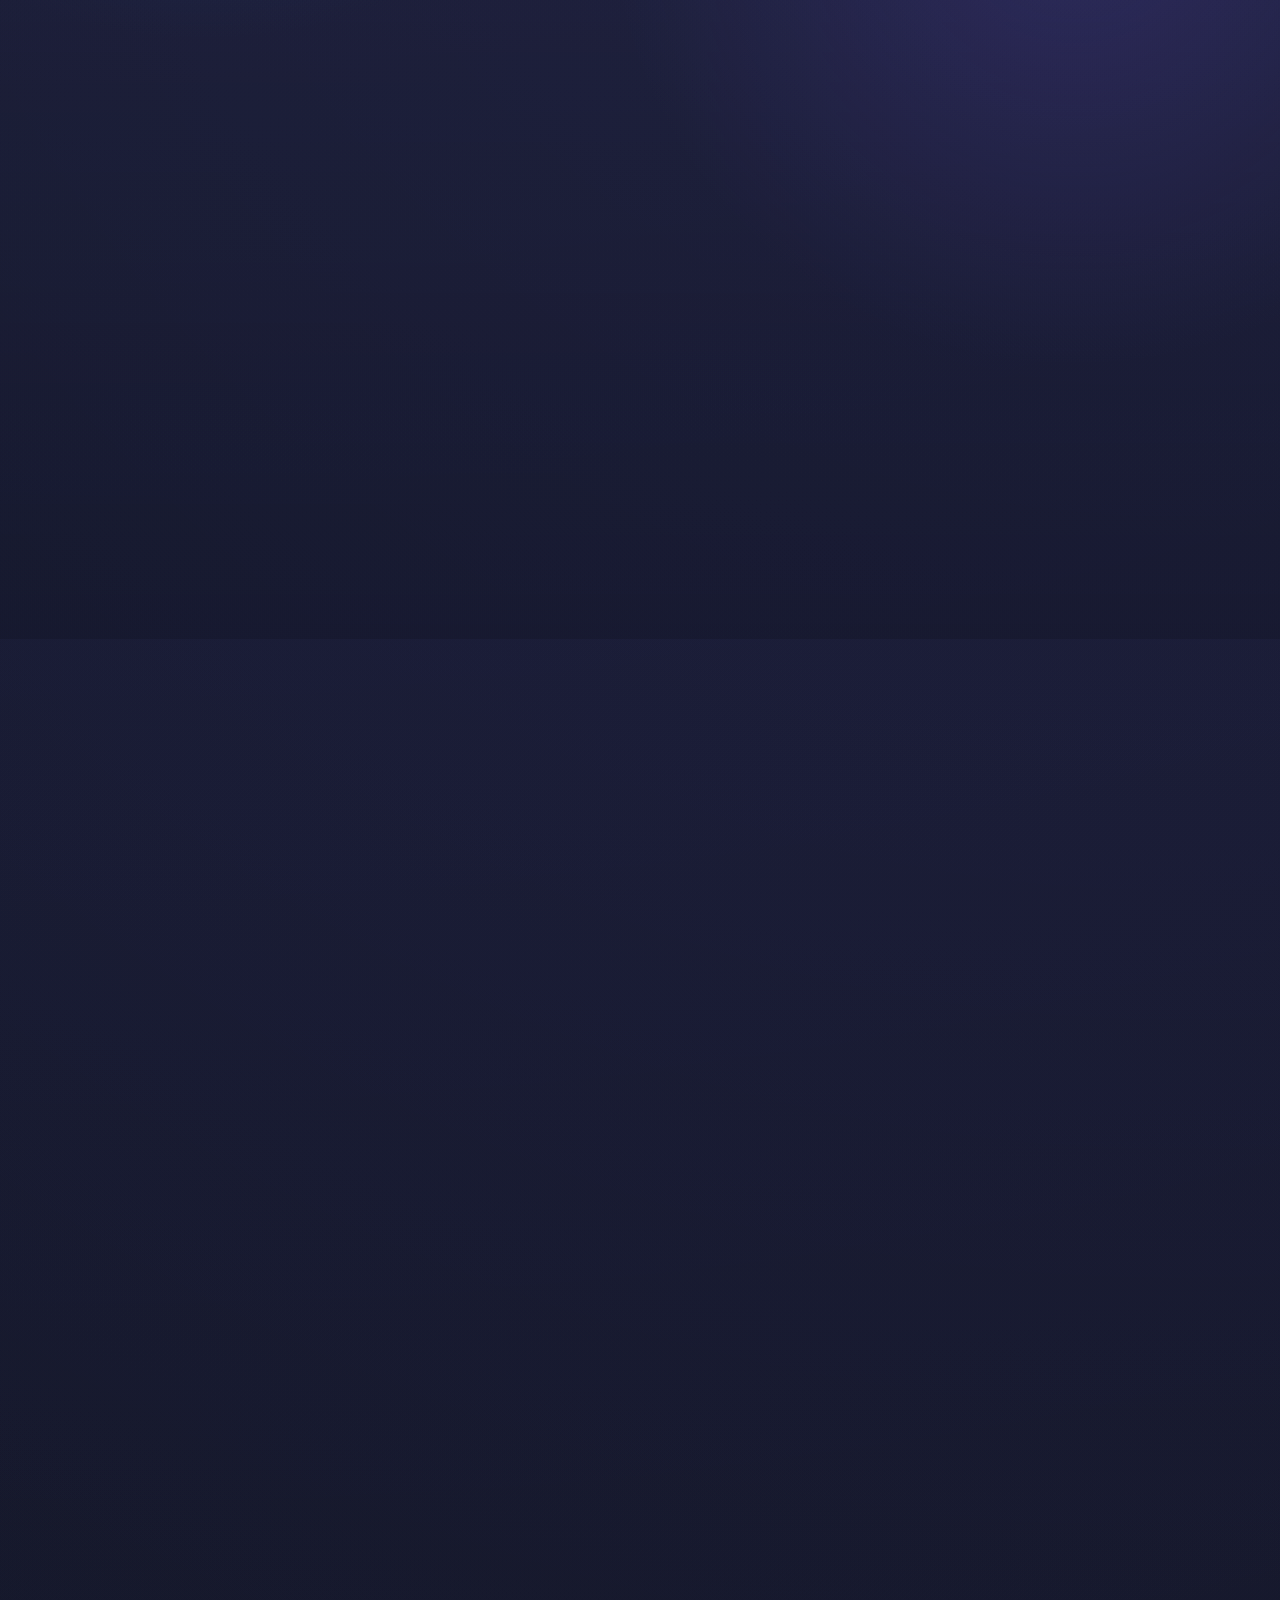
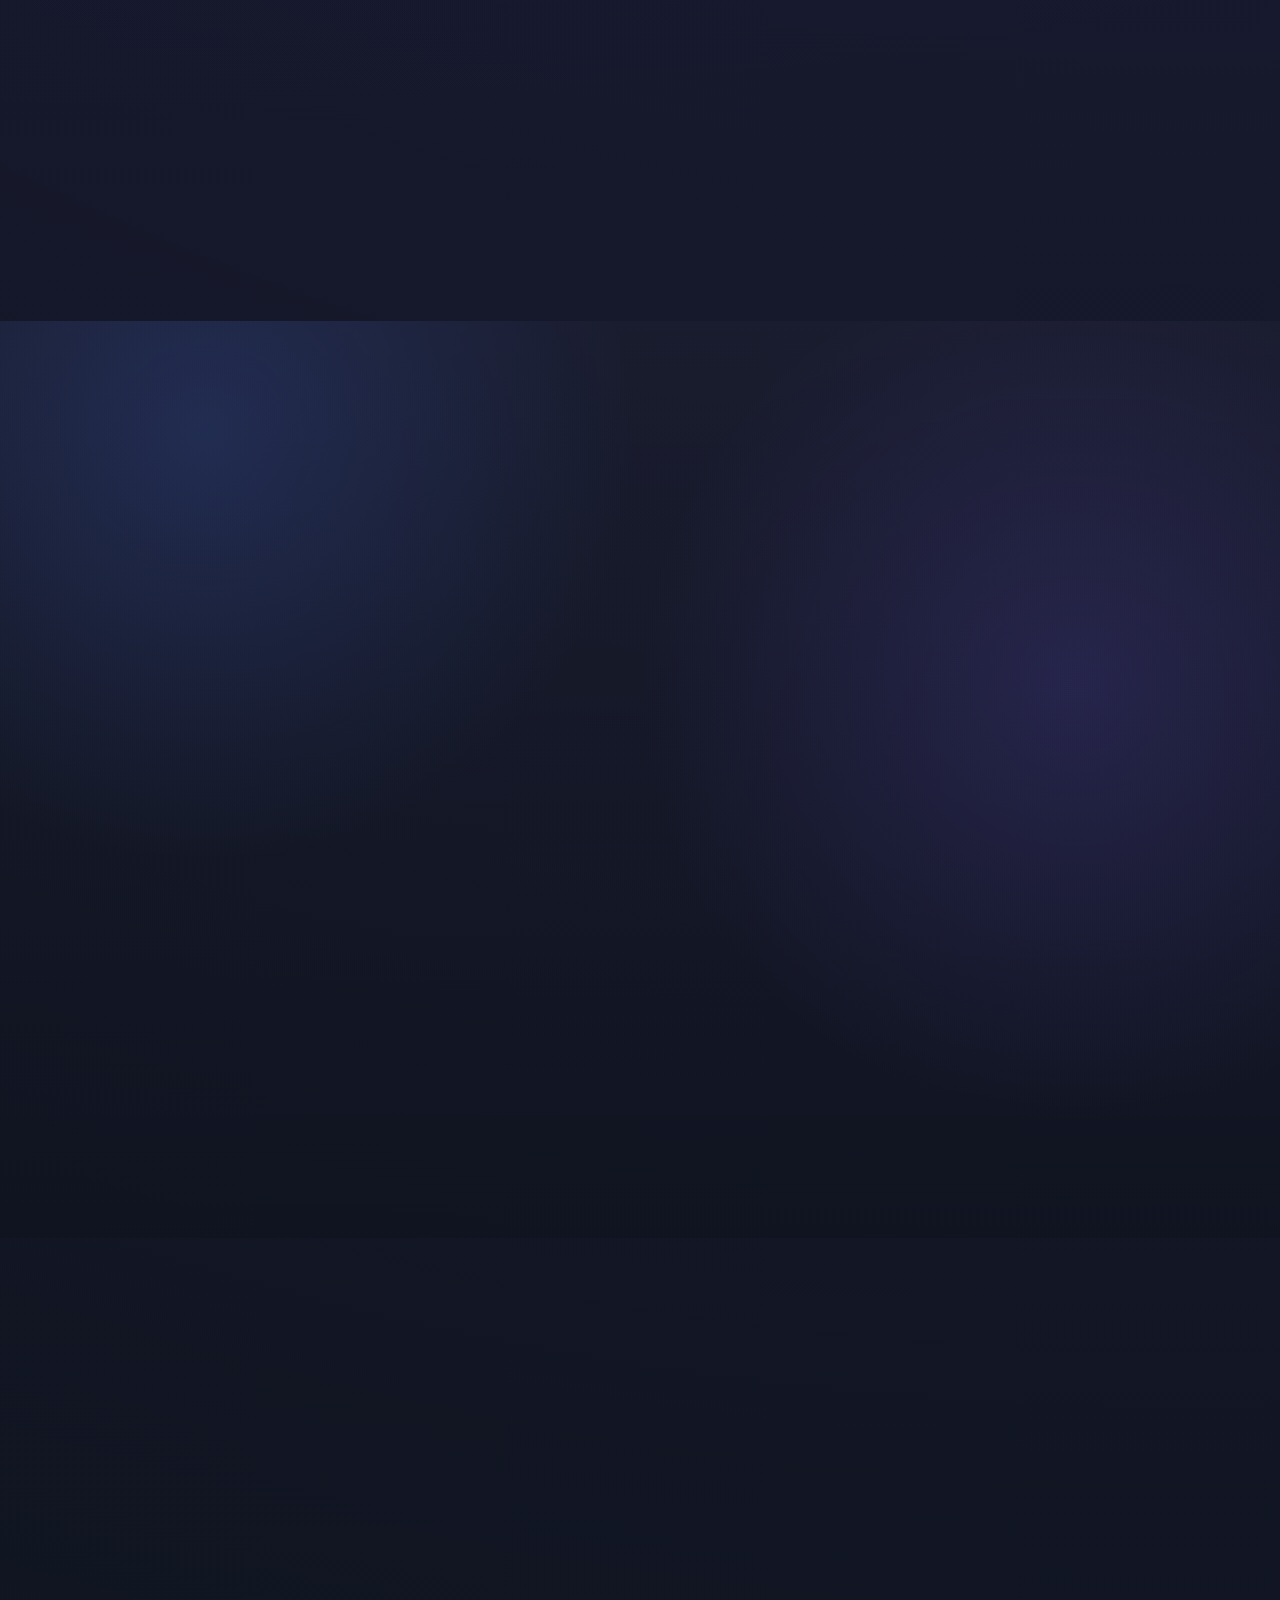
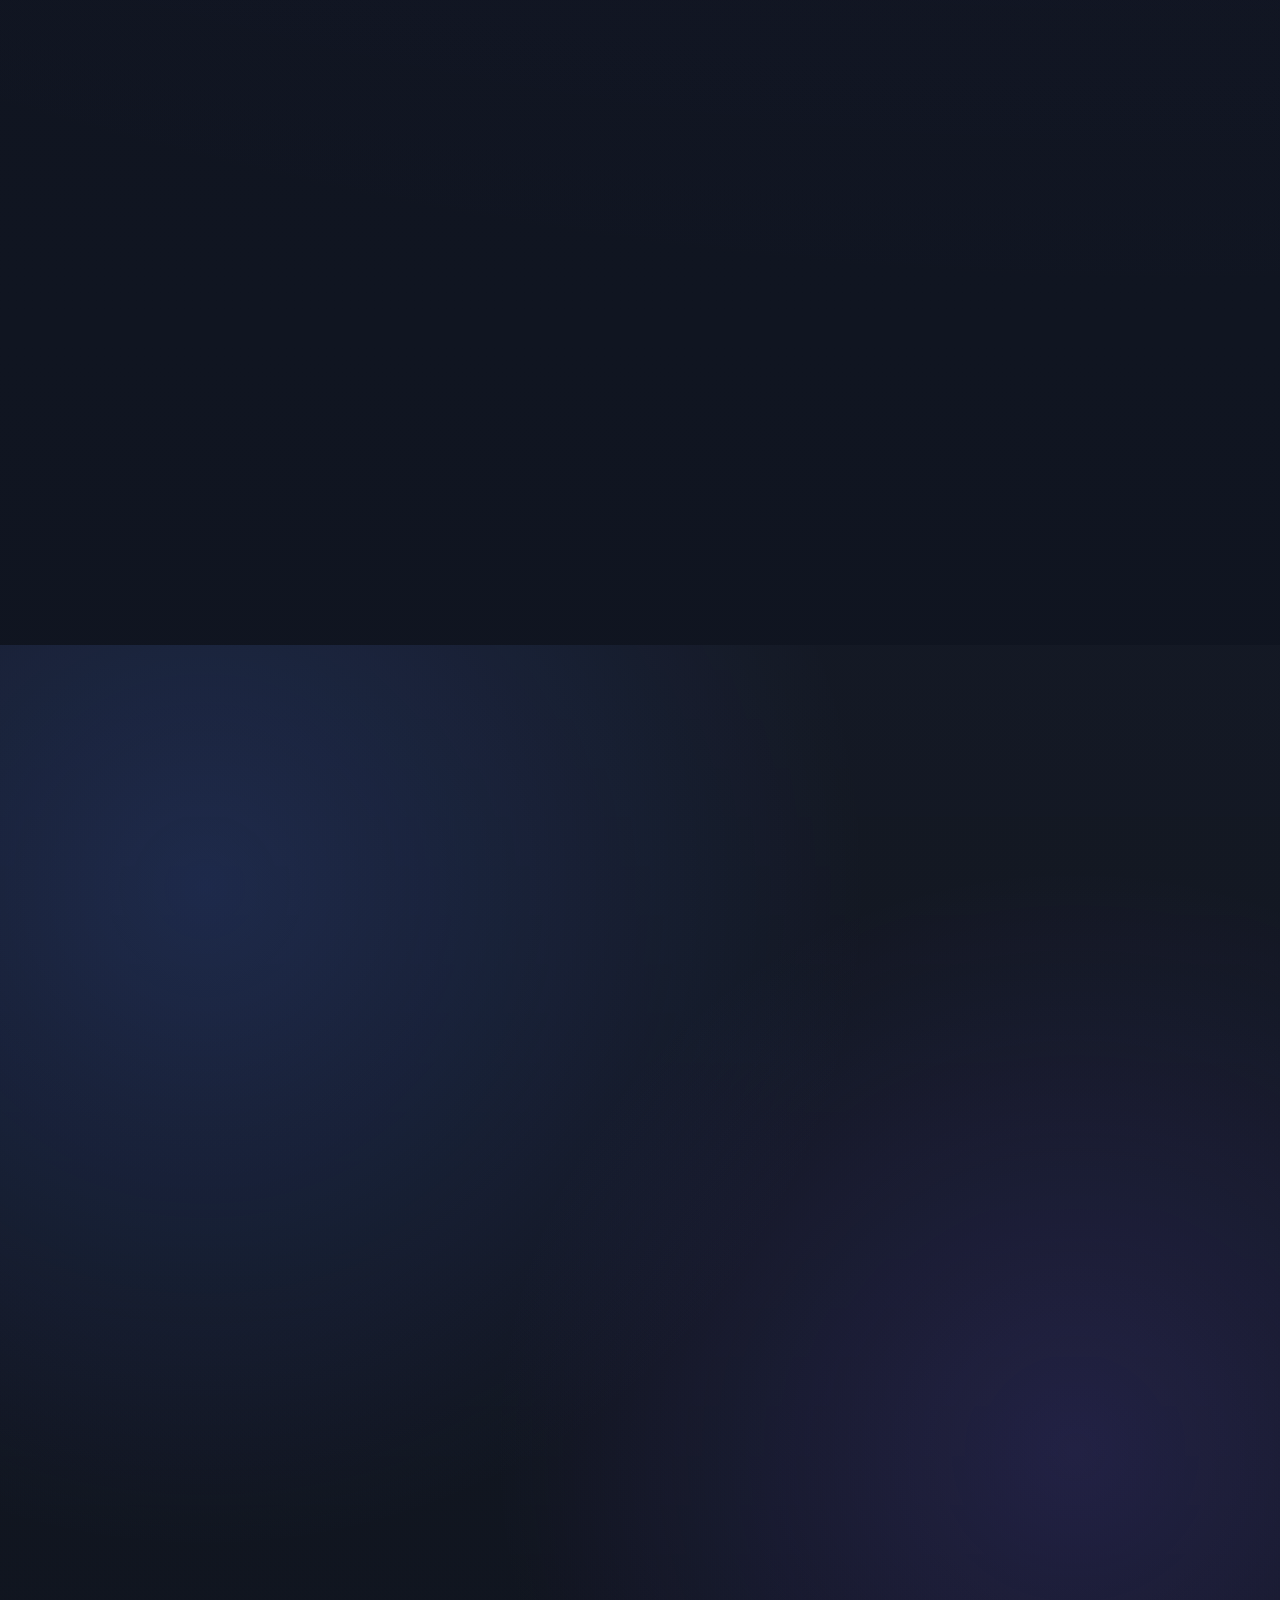
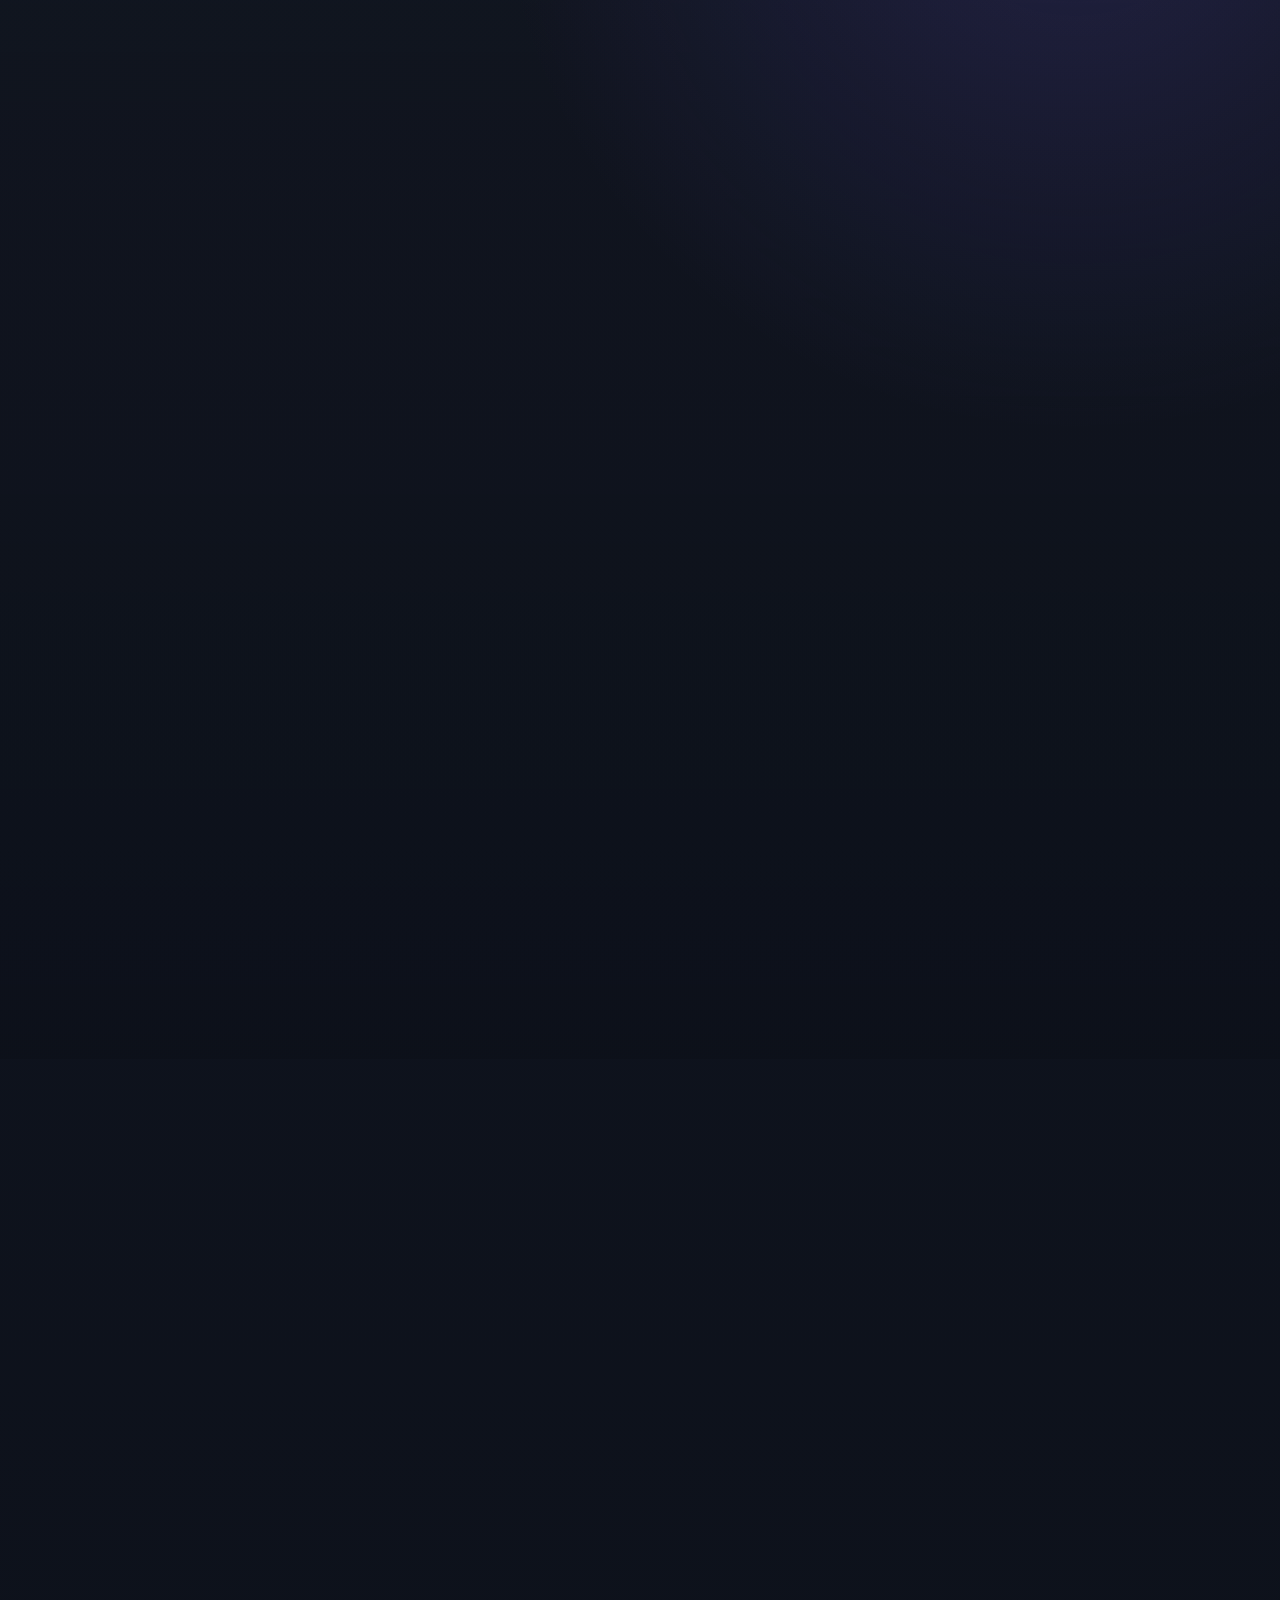
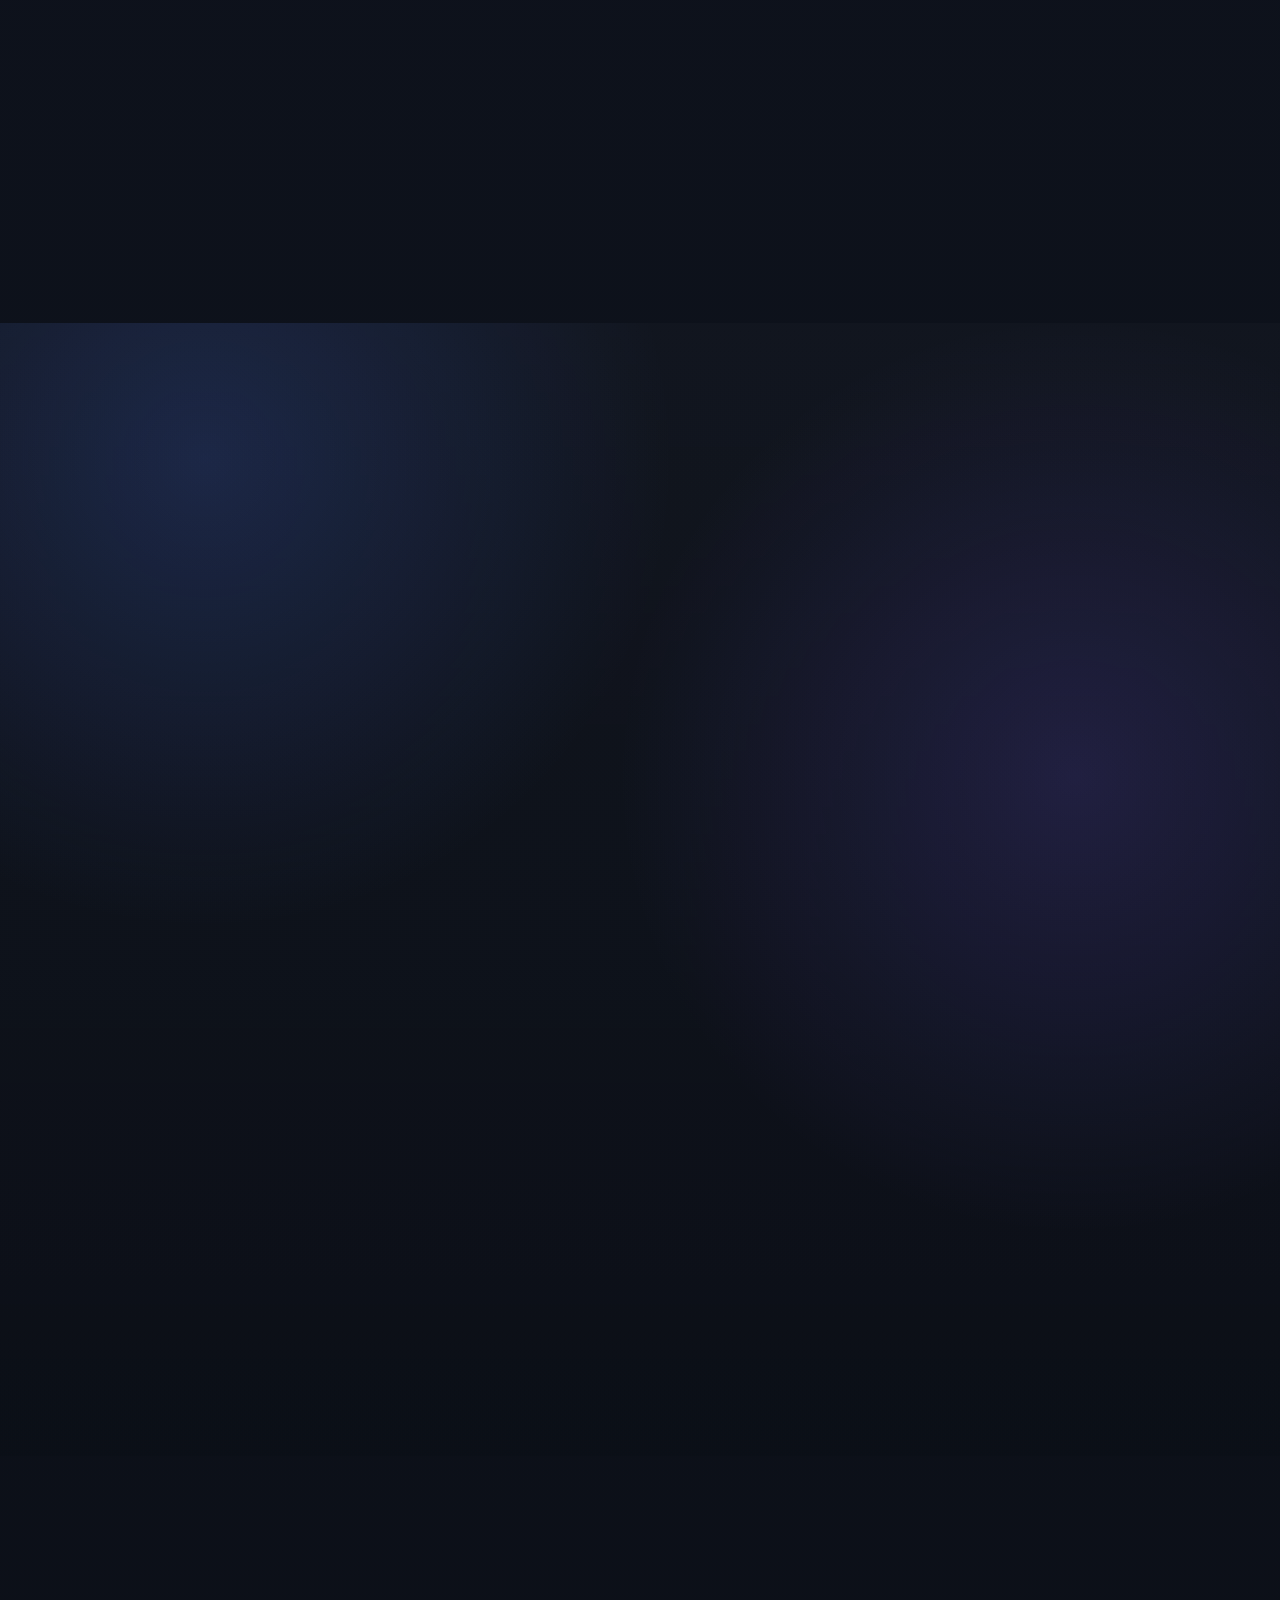
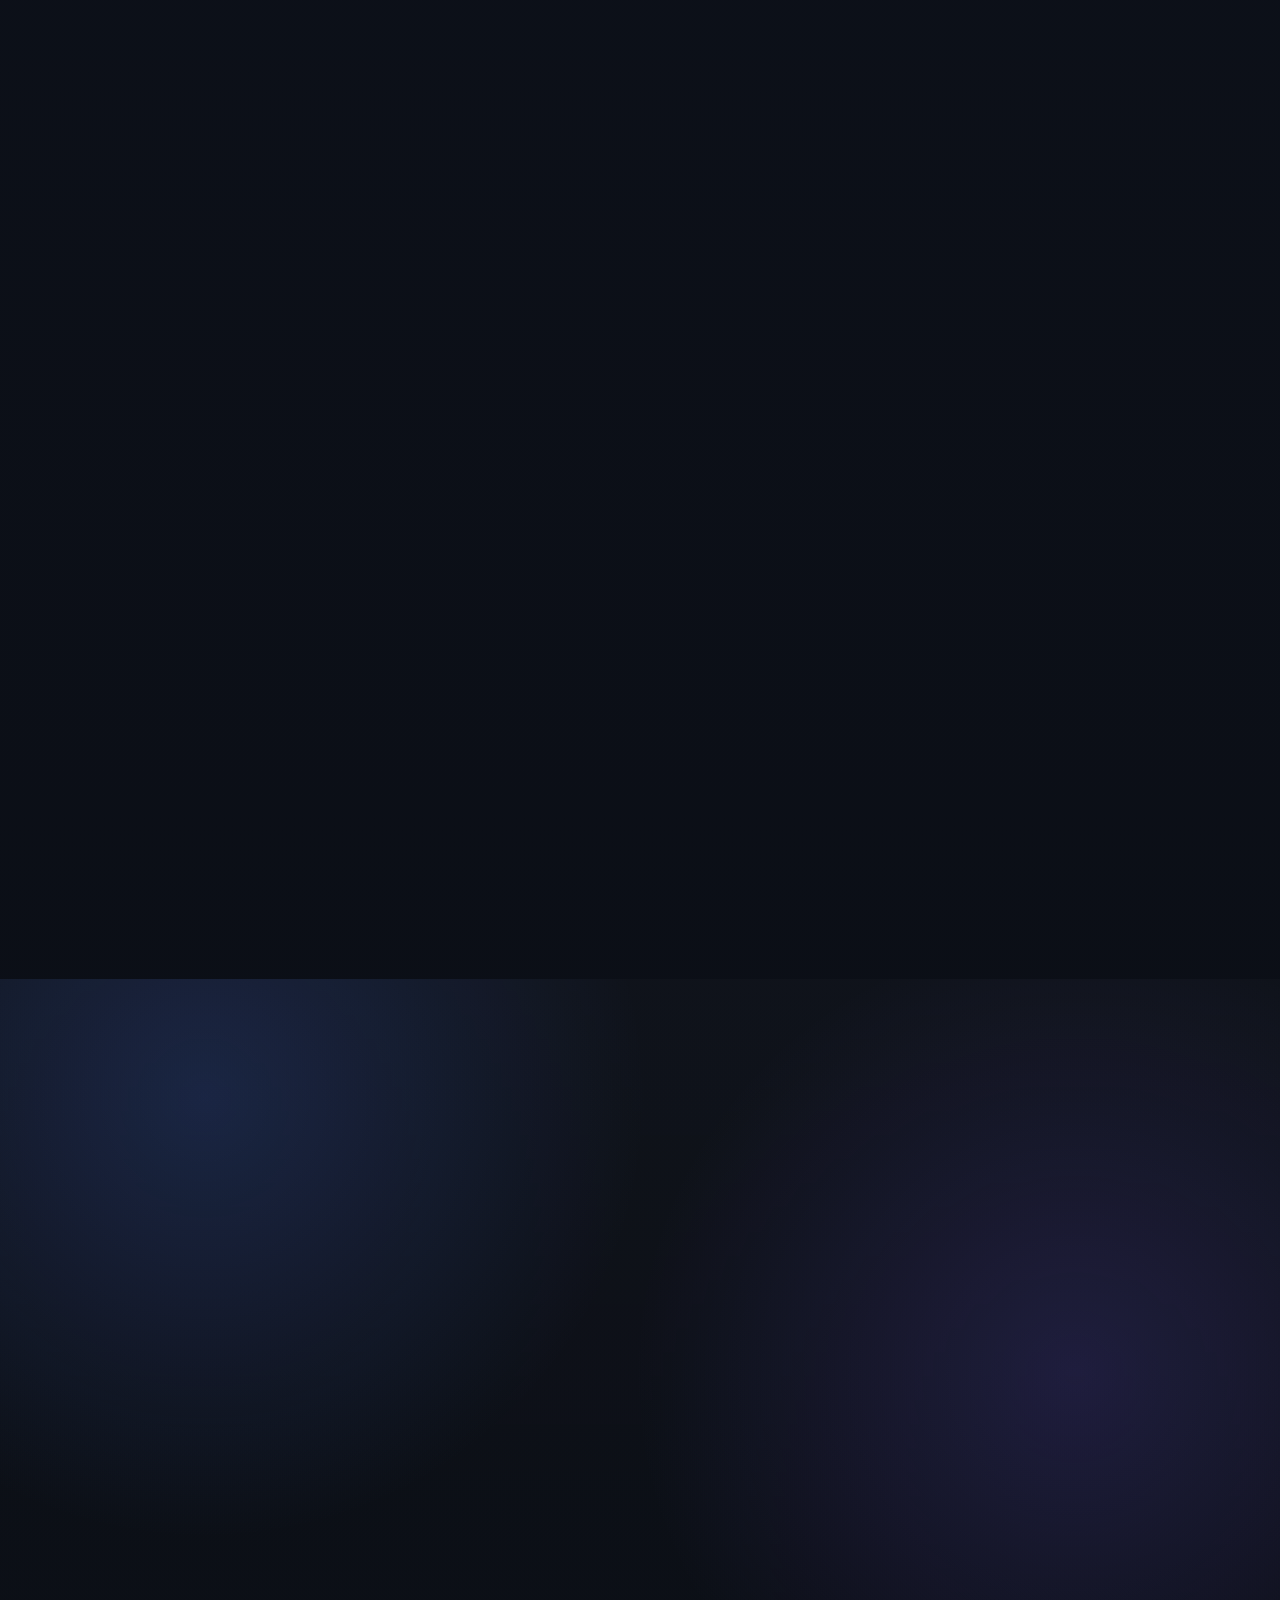
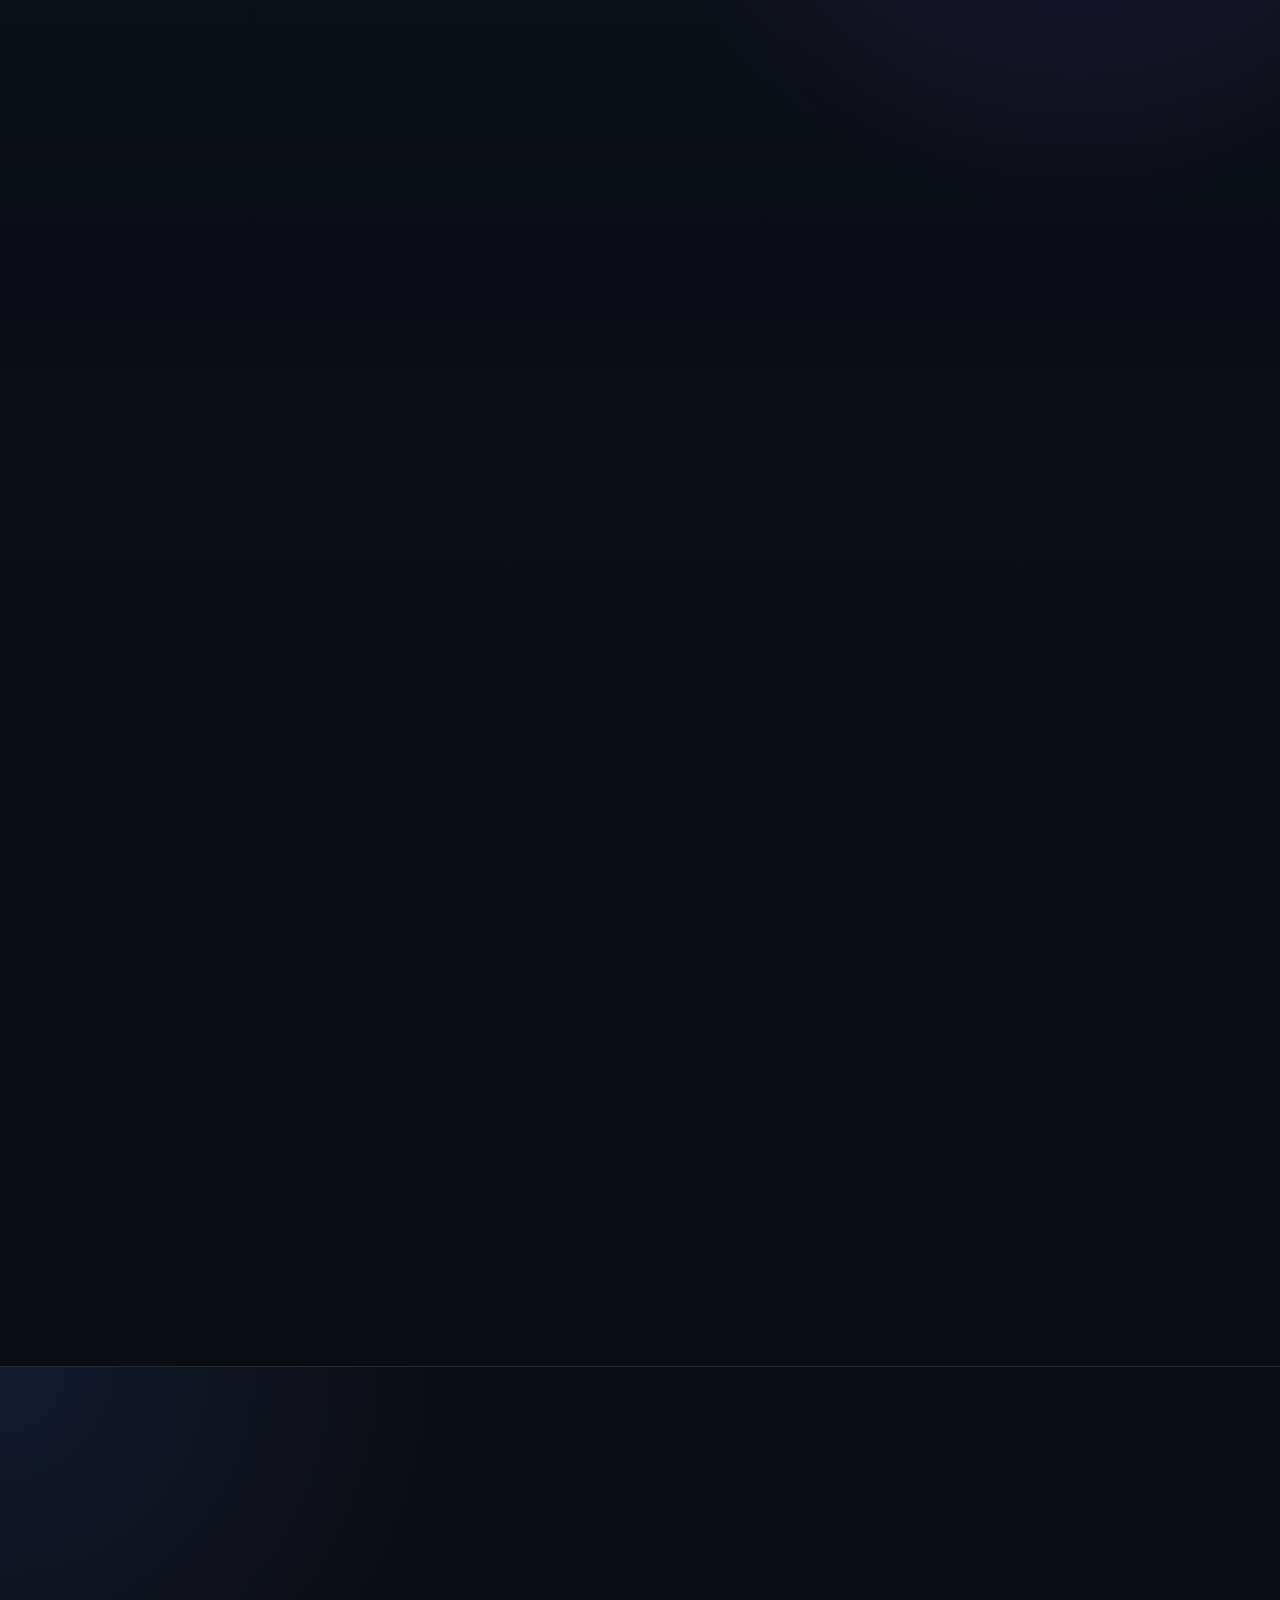
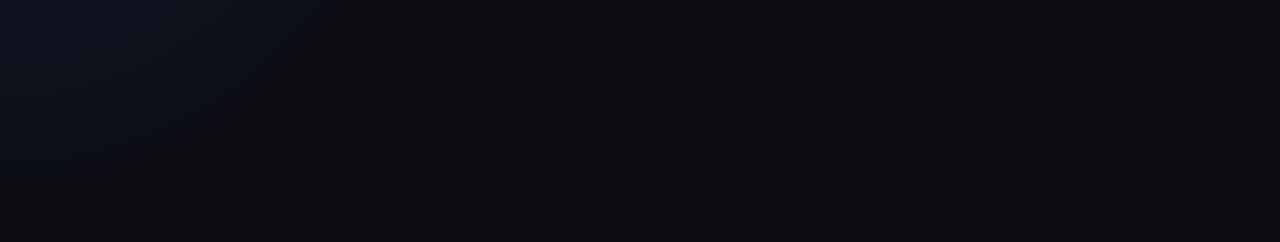
==== commit 60bbdb45: "Apply 48 performance optimizations" ====
--- a/index.html
+++ b/index.html
@@ -1,88 +1,318 @@
 <!doctype html>
+
 <html lang="pt-BR">
   <head>
-    <meta charset="UTF-8" />
-    <meta name="viewport" content="width=device-width, initial-scale=1.0" />
-
+    <meta charset="utf-8" />
+    <meta content="width=device-width, initial-scale=1.0" name="viewport" />
     <title>Elevare Digital | Mentoria e Consultoria Digital High-Ticket</title>
     <meta
+      content="Mentoria e consultoria digital premium para negócios que querem posicionamento, autoridade, leads qualificados e crescimento com estratégia."
       name="description"
-      content="Mentoria e consultoria digital premium para negócios que querem posicionamento, autoridade, leads qualificados e crescimento com estratégia."
     />
     <meta
+      content="Elevare Digital, consultoria digital, mentoria digital, posicionamento digital, tráfego pago, marketing digital, geração de leads"
       name="keywords"
-      content="Elevare Digital, consultoria digital, mentoria digital, posicionamento digital, tráfego pago, marketing digital, geração de leads"
     />
-    <meta name="author" content="Elevare Digital" />
-    <meta name="robots" content="index, follow" />
-    <link rel="canonical" href="https://elevarestudio.netlify.app/" />
-
+    <meta content="Elevare Digital" name="author" />
+    <meta content="index, follow" name="robots" />
+    <link href="https://elevarestudio.netlify.app/" rel="canonical" />
     <meta
+      content="Elevare Digital | Estratégia Digital Premium"
       property="og:title"
-      content="Elevare Digital | Estratégia Digital Premium"
     />
     <meta
+      content="Transforme sua presença digital em uma estrutura profissional de autoridade, conversão e crescimento."
       property="og:description"
-      content="Transforme sua presença digital em uma estrutura profissional de autoridade, conversão e crescimento."
     />
-    <meta property="og:type" content="website" />
-    <meta property="og:url" content="https://elevarestudio.netlify.app/" />
+    <meta content="website" property="og:type" />
+    <meta content="https://elevarestudio.netlify.app/" property="og:url" />
     <meta
+      content="https://elevarestudio.netlify.app/assets/images/hero-elevare.avif"
       property="og:image"
-      content="https://elevarestudio.netlify.app/assets/images/hero-elevare.avif"
     />
-    <meta property="og:locale" content="pt_BR" />
-
-    <meta name="twitter:card" content="summary_large_image" />
+    <meta content="pt_BR" property="og:locale" />
+    <meta content="summary_large_image" name="twitter:card" />
     <meta
+      content="Elevare Digital | Mentoria Digital Premium"
       name="twitter:title"
-      content="Elevare Digital | Mentoria Digital Premium"
     />
     <meta
+      content="Consultoria digital para negócios que querem crescer com estratégia, autoridade e previsibilidade."
       name="twitter:description"
-      content="Consultoria digital para negócios que querem crescer com estratégia, autoridade e previsibilidade."
     />
     <meta
+      content="https://elevarestudio.netlify.app/assets/images/hero-elevare.avif"
       name="twitter:image"
-      content="https://elevarestudio.netlify.app/assets/images/hero-elevare.avif"
     />
-
-    <meta name="theme-color" content="#0F1115" />
-    <meta name="msapplication-TileColor" content="#0F1115" />
-    <meta name="msapplication-config" content="browserconfig.xml" />
-
-    <link rel="manifest" href="site.webmanifest" />
-    <link rel="icon" type="image/png" href="assets/logos/favicon-elevare.png" />
-    <link rel="apple-touch-icon" href="assets/logos/favicon-elevare.png" />
-
-    <link rel="preconnect" href="https://fonts.googleapis.com" />
-    <link rel="preconnect" href="https://fonts.gstatic.com" crossorigin />
+    <meta content="#0F1115" name="theme-color" />
+    <meta content="#0F1115" name="msapplication-TileColor" />
+    <meta content="browserconfig.xml" name="msapplication-config" />
+    <link href="site.webmanifest" rel="manifest" />
+    <link href="assets/logos/favicon-elevare.png" rel="icon" type="image/png" />
+    <link href="assets/logos/favicon-elevare.png" rel="apple-touch-icon" />
+    <link href="https://fonts.googleapis.com" rel="preconnect" />
+    <link crossorigin="" href="https://fonts.gstatic.com" rel="preconnect" />
     <link
-      href="https://fonts.googleapis.com/css2?family=Inter:wght@400;500;600;700;800&family=Space+Grotesk:wght@500;600;700&display=swap"
+      href="https://fonts.googleapis.com/css2?family=Inter:wght@400;500;600;700;800&amp;family=Space+Grotesk:wght@500;600;700&amp;display=swap"
       rel="stylesheet"
     />
-
     <link
-      rel="preload"
       as="image"
       href="assets/images/hero-elevare-mobile.avif"
       media="(max-width: 640px)"
+      rel="preload"
     />
     <link
-      rel="preload"
       as="image"
       href="assets/images/hero-elevare-tablet.avif"
       media="(min-width: 641px) and (max-width: 1024px)"
+      rel="preload"
     />
     <link
-      rel="preload"
       as="image"
       href="assets/images/hero-elevare.avif"
       media="(min-width: 1025px)"
+      rel="preload"
     />
-
-    <link rel="stylesheet" href="css/style.css" />
-
+    <style data-critical="true">
+      /* Critical CSS — above the fold */
+      :root {
+        --color-bg: #0e1118;
+        --color-text: #eef2ff;
+        --color-white: #fff;
+        --color-muted: #b8c0d4;
+        --color-line: rgba(255, 255, 255, 0.1);
+        --gradient-main: linear-gradient(
+          135deg,
+          #4f7cff 0%,
+          #7b61ff 52%,
+          #b46cff 100%
+        );
+        --font-title: "Space Grotesk", system-ui, sans-serif;
+        --font-body: "Inter", system-ui, sans-serif;
+        --container-wide: 1320px;
+        --header-height: 88px;
+      }
+      * {
+        box-sizing: border-box;
+      }
+      html {
+        overflow-x: hidden;
+        scroll-behavior: smooth;
+      }
+      body {
+        min-width: 320px;
+        margin: 0;
+        overflow-x: hidden;
+        background: #0e1118;
+        color: var(--color-text);
+        font-family: var(--font-body);
+        -webkit-font-smoothing: antialiased;
+        text-rendering: optimizeLegibility;
+      }
+      img,
+      picture,
+      svg {
+        display: block;
+        max-width: 100%;
+      }
+      img {
+        height: auto;
+      }
+      a {
+        color: inherit;
+        text-decoration: none;
+      }
+      h1,
+      h2,
+      h3,
+      p {
+        margin: 0;
+      }
+      h1,
+      h2,
+      h3 {
+        font-family: var(--font-title);
+        letter-spacing: -0.045em;
+        line-height: 0.98;
+        color: var(--color-white);
+      }
+      h1 {
+        max-width: 840px;
+        font-size: clamp(3.25rem, 7.5vw, 7.35rem);
+        line-height: 0.92;
+        text-wrap: balance;
+      }
+      p {
+        color: var(--color-muted);
+      }
+      .container {
+        width: min(100% - 40px, 1184px);
+        margin-inline: auto;
+      }
+      .header {
+        position: fixed;
+        top: 0;
+        left: 0;
+        z-index: 900;
+        width: 100%;
+        height: var(--header-height);
+        display: flex;
+        align-items: center;
+      }
+      .header-container {
+        display: flex;
+        align-items: center;
+        justify-content: space-between;
+        gap: 24px;
+      }
+      .brand-logo {
+        width: 156px;
+        max-height: 46px;
+        object-fit: contain;
+      }
+      .nav {
+        display: flex;
+        align-items: center;
+        gap: 32px;
+        padding: 10px 18px;
+        border: 1px solid var(--color-line);
+        border-radius: 999px;
+        background: rgba(255, 255, 255, 0.035);
+        backdrop-filter: blur(14px);
+      }
+      .nav a {
+        color: rgba(255, 255, 255, 0.76);
+        font-size: 0.92rem;
+        font-weight: 700;
+      }
+      .header-cta,
+      .btn {
+        display: inline-flex;
+        align-items: center;
+        justify-content: center;
+        min-height: 52px;
+        border-radius: 999px;
+        font-weight: 800;
+      }
+      .header-cta {
+        padding: 0 20px;
+        border: 1px solid rgba(79, 124, 255, 0.42);
+        background: rgba(79, 124, 255, 0.14);
+      }
+      .hero {
+        min-height: 100svh;
+        padding: calc(var(--header-height) + 64px) 0 80px;
+        display: flex;
+        align-items: center;
+        overflow: hidden;
+      }
+      .hero-container {
+        width: min(100% - 40px, var(--container-wide));
+        display: grid;
+        grid-template-columns: minmax(0, 1.02fr) minmax(360px, 0.78fr);
+        align-items: center;
+        gap: clamp(40px, 6vw, 88px);
+        margin-inline: auto;
+      }
+      .hero-content {
+        display: grid;
+        gap: 24px;
+      }
+      .hero-text {
+        max-width: 680px;
+        font-size: clamp(1.05rem, 1.5vw, 1.25rem);
+      }
+      .hero-actions {
+        display: flex;
+        flex-wrap: wrap;
+        align-items: center;
+        gap: 16px;
+        margin-top: 16px;
+      }
+      .btn {
+        gap: 10px;
+        min-height: 56px;
+        padding: 0 24px;
+        line-height: 1;
+      }
+      .btn-primary {
+        border: 1px solid rgba(255, 255, 255, 0.12);
+        background: var(--gradient-main);
+        color: #fff;
+      }
+      .btn-secondary {
+        border: 1px solid rgba(255, 255, 255, 0.16);
+        background: rgba(255, 255, 255, 0.065);
+        color: #fff;
+      }
+      .hero-visual picture {
+        position: relative;
+        display: block;
+        border-radius: clamp(28px, 4vw, 44px);
+        overflow: hidden;
+        background: #1b2130;
+      }
+      .hero-visual img {
+        width: 100%;
+        aspect-ratio: 0.86/1;
+        object-fit: cover;
+      }
+      @media (max-width: 1180px) {
+        .hero-container {
+          grid-template-columns: 1fr;
+        }
+        .hero-visual {
+          max-width: 720px;
+          margin-inline: auto;
+        }
+      }
+      @media (max-width: 760px) {
+        :root {
+          --header-height: 76px;
+        }
+        .container,
+        .hero-container {
+          width: min(100% - 32px, 1184px);
+        }
+        .hero {
+          min-height: auto;
+          padding: calc(var(--header-height) + 40px) 0 80px;
+        }
+        .nav {
+          display: none;
+        }
+        .header-cta {
+          display: none;
+        }
+        .hero-actions {
+          width: 100%;
+          flex-direction: column;
+          align-items: stretch;
+        }
+        .btn {
+          width: 100%;
+          min-height: 58px;
+          white-space: normal;
+          text-align: center;
+        }
+        .hero-visual img {
+          aspect-ratio: 1/1.08;
+        }
+      }
+    </style>
+    <link
+      as="style"
+      href="css/style.css"
+      onload="
+        this.onload = null;
+        this.rel = 'stylesheet';
+      "
+      rel="preload"
+    />
+    <noscript data-css-fallback="true"
+      ><link href="css/style.css" rel="stylesheet"
+    /></noscript>
     <script type="application/ld+json">
       {
         "@context": "https://schema.org",
@@ -100,114 +330,131 @@
         "serviceType": "Consultoria digital premium"
       }
     </script>
+    <link as="image" href="assets/logos/logo-elevare-white.png" rel="preload" />
   </head>
-
   <body>
-    <div class="custom-cursor" id="customCursor" aria-hidden="true">
+    <div aria-hidden="true" class="custom-cursor" id="customCursor">
       <span>Explorar</span>
     </div>
     <div
+      aria-hidden="true"
       class="custom-cursor-dot"
       id="customCursorDot"
-      aria-hidden="true"
     ></div>
-    <div class="site-loader" id="siteLoader" aria-hidden="true">
-      <img src="assets/images/loader-glow.webp" alt="" class="loader-glow" />
+    <div aria-hidden="true" class="site-loader" id="siteLoader">
       <img
-        src="assets/logos/logo-elevare-white.png"
+        alt=""
+        class="loader-glow"
+        height="56"
+        src="assets/images/loader-glow.webp"
+        width="56"
+      />
+      <img
         alt="Elevare Digital"
         class="loader-logo"
+        height="96"
+        src="assets/logos/logo-elevare-white.png"
+        width="320"
       />
     </div>
-
     <a class="skip-link" href="#main">Pular para o conteúdo principal</a>
-
     <header class="header" id="header">
       <div class="container header-container">
-        <a href="#home" class="brand" aria-label="Elevare Digital - início">
+        <a aria-label="Elevare Digital - início" class="brand" href="#home">
           <img
-            src="assets/logos/logo-elevare-white.png"
             alt="Elevare Digital"
             class="brand-logo"
+            height="96"
+            src="assets/logos/logo-elevare-white.png"
+            width="320"
           />
         </a>
-
-        <nav class="nav" id="nav" aria-label="Menu principal">
+        <nav aria-label="Menu principal" class="nav" id="nav">
           <a href="#metodo">Método</a>
           <a href="#beneficios">Benefícios</a>
           <a href="#resultados">Resultados</a>
           <a href="#contato">Contato</a>
         </nav>
-
-        <a href="#diagnostico" class="header-cta">Agendar Diagnóstico</a>
-
+        <a class="header-cta" href="#diagnostico">Agendar Diagnóstico</a>
         <button
+          aria-controls="nav"
+          aria-expanded="false"
+          aria-label="Abrir menu"
           class="menu-toggle"
           id="menuToggle"
           type="button"
-          aria-label="Abrir menu"
-          aria-expanded="false"
-          aria-controls="nav"
         >
-          <img src="assets/icons/icon-menu.svg" alt="" class="menu-icon-open" />
           <img
-            src="assets/icons/icon-close.svg"
+            alt=""
+            class="menu-icon-open"
+            height="24"
+            src="assets/icons/icon-menu.svg"
+            width="24"
+          />
+          <img
             alt=""
             class="menu-icon-close"
+            height="24"
+            src="assets/icons/icon-close.svg"
+            width="24"
           />
         </button>
       </div>
     </header>
-
     <main id="main">
       <section class="hero section-dark" id="home">
         <div class="hero-bg">
-          <img
-            src="assets/backgrounds/bg-grid-dark.avif"
-            alt=""
-            aria-hidden="true"
-          />
-        </div>
-
+          <picture
+            ><source
+              srcset="assets/backgrounds/bg-grid-dark.avif"
+              type="image/avif" />
+            <img
+              alt=""
+              aria-hidden="true"
+              height="1080"
+              src="assets/backgrounds/bg-grid-dark.avif"
+              width="1920"
+          /></picture>
+        </div>
         <div class="container hero-container">
           <div class="hero-content reveal">
             <span class="eyebrow"
               >Mentoria digital premium para negócios ambiciosos</span
             >
-
             <h1>
               Transformamos marcas comuns em líderes digitais com estratégia,
               design de elite e presença que vende valor.
             </h1>
-
             <p class="hero-text">
               A Elevare Digital reposiciona negócios que querem sair do
               improviso, elevar percepção de preço e construir uma presença
               digital preparada para atrair clientes com mais confiança.
             </p>
-
             <div class="hero-actions">
-              <a href="#diagnostico" class="btn btn-primary"
+              <a class="btn btn-primary" href="#diagnostico"
                 >Quero um diagnóstico estratégico</a
               >
               <a
+                aria-label="Falar com a Elevare Digital pelo WhatsApp"
+                class="btn btn-secondary"
                 href="https://wa.me/5583998326680"
+                rel="noopener noreferrer"
                 target="_blank"
-                rel="noopener noreferrer"
-                class="btn btn-secondary"
-                aria-label="Falar com a Elevare Digital pelo WhatsApp"
               >
-                <img src="assets/icons/icon-whatsapp.png" alt="" />
+                <img
+                  alt=""
+                  height="128"
+                  src="assets/icons/icon-whatsapp.png"
+                  width="128"
+                />
                 Falar no WhatsApp
               </a>
             </div>
-
-            <div class="cta-microcopy" aria-label="Diferenciais do atendimento">
+            <div aria-label="Diferenciais do atendimento" class="cta-microcopy">
               <span>Vagas limitadas para novos diagnósticos este mês</span>
               <span>Design autoral, estratégia clara e execução premium</span>
             </div>
-
-            <div class="hero-stats" aria-label="Indicadores da consultoria">
+            <div aria-label="Indicadores da consultoria" class="hero-stats">
               <div>
                 <strong>+ Clareza</strong>
                 <span>na estratégia comercial</span>
@@ -222,33 +469,31 @@
               </div>
             </div>
           </div>
-
           <div class="hero-visual reveal">
             <picture>
               <source
+                media="(max-width: 640px)"
                 srcset="assets/images/hero-elevare-mobile.avif"
-                media="(max-width: 640px)"
                 type="image/avif"
               />
               <source
+                media="(max-width: 1024px)"
                 srcset="assets/images/hero-elevare-tablet.avif"
-                media="(max-width: 1024px)"
                 type="image/avif"
               />
               <img
+                alt="Ambiente premium de estratégia digital da Elevare Digital"
+                decoding="async"
+                fetchpriority="high"
+                height="840"
                 src="assets/images/hero-elevare.avif"
-                alt="Ambiente premium de estratégia digital da Elevare Digital"
                 width="720"
-                height="840"
-                fetchpriority="high"
               />
             </picture>
-
             <div class="floating-card floating-card-one">
               <span>Estratégia</span>
               <strong>Plano digital sob medida</strong>
             </div>
-
             <div class="floating-card floating-card-two">
               <span>Diagnóstico</span>
               <strong>Clareza para crescer</strong>
@@ -256,7 +501,6 @@
           </div>
         </div>
       </section>
-
       <section class="pain section-padding" id="problema">
         <div class="container">
           <div class="section-heading reveal">
@@ -270,37 +514,53 @@
               antes mesmo da primeira conversa.
             </p>
           </div>
-
           <div class="pain-grid">
             <article class="premium-card reveal">
-              <img src="assets/icons/icon-target.svg" alt="" />
+              <img
+                alt=""
+                height="42"
+                src="assets/icons/icon-target.svg"
+                width="42"
+              />
               <h3>Pouco alcance qualificado</h3>
               <p>
                 Conteúdos soltos não criam direção comercial nem atraem o
                 público certo.
               </p>
             </article>
-
             <article class="premium-card reveal">
-              <img src="assets/icons/icon-authority.svg" alt="" />
+              <img
+                alt=""
+                height="42"
+                src="assets/icons/icon-authority.svg"
+                width="42"
+              />
               <h3>Perfil com aparência amadora</h3>
               <p>
                 A marca perde confiança quando a identidade, a copy e a oferta
                 não parecem profissionais.
               </p>
             </article>
-
             <article class="premium-card reveal">
-              <img src="assets/icons/icon-ads.svg" alt="" />
+              <img
+                alt=""
+                height="42"
+                src="assets/icons/icon-ads.svg"
+                width="42"
+              />
               <h3>Anúncios sem retorno</h3>
               <p>
                 Investir sem estratégia, página e mensagem alinhadas aumenta
                 custo e reduz conversão.
               </p>
             </article>
-
             <article class="premium-card reveal">
-              <img src="assets/icons/icon-strategy.svg" alt="" />
+              <img
+                alt=""
+                height="42"
+                src="assets/icons/icon-strategy.svg"
+                width="42"
+              />
               <h3>Falta de estratégia clara</h3>
               <p>
                 Sem processo, o digital vira tentativa. Com método, vira
@@ -310,18 +570,22 @@
           </div>
         </div>
       </section>
-
       <section class="method section-padding section-dark" id="metodo">
         <div class="container method-container">
           <div class="method-visual reveal">
-            <img
-              src="assets/images/method-strategy.avif"
-              alt="Planejamento estratégico digital premium"
-              loading="lazy"
-              decoding="async"
-            />
-          </div>
-
+            <picture
+              ><source
+                srcset="assets/images/method-strategy.avif"
+                type="image/avif" />
+              <img
+                alt="Planejamento estratégico digital premium"
+                decoding="async"
+                height="720"
+                loading="lazy"
+                src="assets/images/method-strategy.avif"
+                width="960"
+            /></picture>
+          </div>
           <div class="method-content reveal">
             <span class="eyebrow">Método Elevare</span>
             <h2>
@@ -331,7 +595,6 @@
               O método combina diagnóstico, posicionamento e execução
               inteligente para transformar presença digital em ativo comercial.
             </p>
-
             <div class="steps">
               <article class="step-card">
                 <span>01</span>
@@ -341,7 +604,6 @@
                   pontos de perda de conversão.
                 </p>
               </article>
-
               <article class="step-card">
                 <span>02</span>
                 <h3>Estratégia</h3>
@@ -350,7 +612,6 @@
                   captação e relacionamento.
                 </p>
               </article>
-
               <article class="step-card">
                 <span>03</span>
                 <h3>Crescimento</h3>
@@ -363,7 +624,6 @@
           </div>
         </div>
       </section>
-
       <section class="benefits section-padding" id="beneficios">
         <div class="container">
           <div class="section-heading reveal">
@@ -377,54 +637,78 @@
               para criar uma experiência mais profissional e persuasiva.
             </p>
           </div>
-
           <div class="benefits-grid">
             <article class="premium-card reveal">
-              <img src="assets/icons/icon-positioning.svg" alt="" />
+              <img
+                alt=""
+                height="42"
+                src="assets/icons/icon-positioning.svg"
+                width="42"
+              />
               <h3>Posicionamento premium</h3>
               <p>
                 Comunicação mais forte para o mercado perceber seu negócio como
                 escolha de maior valor.
               </p>
             </article>
-
             <article class="premium-card reveal">
-              <img src="assets/icons/icon-leads.svg" alt="" />
+              <img
+                alt=""
+                height="42"
+                src="assets/icons/icon-leads.svg"
+                width="42"
+              />
               <h3>Mais leads qualificados</h3>
               <p>
                 Estrutura pensada para atrair pessoas com maior intenção e
                 reduzir curiosos sem perfil.
               </p>
             </article>
-
             <article class="premium-card reveal">
-              <img src="assets/icons/icon-authority.svg" alt="" />
+              <img
+                alt=""
+                height="42"
+                src="assets/icons/icon-authority.svg"
+                width="42"
+              />
               <h3>Autoridade</h3>
               <p>
                 Presença digital mais confiável, com narrativa visual e
                 comercial alinhada.
               </p>
             </article>
-
             <article class="premium-card reveal">
-              <img src="assets/icons/icon-growth.svg" alt="" />
+              <img
+                alt=""
+                height="42"
+                src="assets/icons/icon-growth.svg"
+                width="42"
+              />
               <h3>Clareza comercial</h3>
               <p>
                 Oferta, comunicação e canais organizados para facilitar a
                 decisão do cliente.
               </p>
             </article>
-
             <article class="premium-card reveal">
-              <img src="assets/icons/icon-analytics.svg" alt="" />
+              <img
+                alt=""
+                height="42"
+                src="assets/icons/icon-analytics.svg"
+                width="42"
+              />
               <h3>Funil simples</h3>
               <p>
                 Um caminho claro entre atenção, interesse, contato e fechamento.
               </p>
             </article>
-
             <article class="premium-card reveal">
-              <img src="assets/icons/icon-shield.svg" alt="" />
+              <img
+                alt=""
+                height="42"
+                src="assets/icons/icon-shield.svg"
+                width="42"
+              />
               <h3>Previsibilidade</h3>
               <p>
                 Processos digitais mais consistentes para reduzir dependência de
@@ -434,7 +718,6 @@
           </div>
         </div>
       </section>
-
       <section class="automation section-padding section-dark">
         <div class="container split-container">
           <div class="split-content reveal">
@@ -446,49 +729,77 @@
               A Elevare ajuda seu negócio a estruturar captação, atendimento,
               qualificação e acompanhamento de leads com mais clareza.
             </p>
-
             <ul class="check-list">
               <li>
-                <img src="assets/icons/icon-check.svg" alt="" /> Atendimento
-                mais organizado
+                <img
+                  alt=""
+                  height="22"
+                  src="assets/icons/icon-check.svg"
+                  width="22"
+                />
+                Atendimento mais organizado
               </li>
               <li>
-                <img src="assets/icons/icon-check.svg" alt="" /> Leads com
-                melhor acompanhamento
+                <img
+                  alt=""
+                  height="22"
+                  src="assets/icons/icon-check.svg"
+                  width="22"
+                />
+                Leads com melhor acompanhamento
               </li>
               <li>
-                <img src="assets/icons/icon-check.svg" alt="" /> Processos
-                comerciais mais simples
+                <img
+                  alt=""
+                  height="22"
+                  src="assets/icons/icon-check.svg"
+                  width="22"
+                />
+                Processos comerciais mais simples
               </li>
               <li>
-                <img src="assets/icons/icon-check.svg" alt="" /> Menos perda de
-                oportunidades
+                <img
+                  alt=""
+                  height="22"
+                  src="assets/icons/icon-check.svg"
+                  width="22"
+                />
+                Menos perda de oportunidades
               </li>
             </ul>
           </div>
-
           <div class="split-visual reveal">
-            <img
-              src="assets/images/automation-system.webp"
-              alt="Sistema digital de automação comercial"
-              loading="lazy"
-              decoding="async"
-            />
+            <picture
+              ><source
+                srcset="assets/images/automation-system.webp"
+                type="image/webp" />
+              <img
+                alt="Sistema digital de automação comercial"
+                decoding="async"
+                height="720"
+                loading="lazy"
+                src="assets/images/automation-system.webp"
+                width="960"
+            /></picture>
           </div>
         </div>
       </section>
-
       <section class="mobile-performance section-padding">
         <div class="container split-container reverse">
           <div class="split-visual reveal">
-            <img
-              src="assets/images/mobile-performance.webp"
-              alt="Experiência mobile premium para conversão"
-              loading="lazy"
-              decoding="async"
-            />
-          </div>
-
+            <picture
+              ><source
+                srcset="assets/images/mobile-performance.webp"
+                type="image/webp" />
+              <img
+                alt="Experiência mobile premium para conversão"
+                decoding="async"
+                height="720"
+                loading="lazy"
+                src="assets/images/mobile-performance.webp"
+                width="960"
+            /></picture>
+          </div>
           <div class="split-content reveal">
             <span class="eyebrow">Mobile performance</span>
             <h2>
@@ -500,16 +811,24 @@
               velocidade, botões acessíveis, mensagem objetiva e jornada sem
               fricção.
             </p>
-
             <div class="mini-grid">
               <article>
-                <img src="assets/icons/icon-mobile.svg" alt="" />
+                <img
+                  alt=""
+                  height="34"
+                  src="assets/icons/icon-mobile.svg"
+                  width="34"
+                />
                 <strong>Mobile-first</strong>
                 <span>Experiência pensada para decisão rápida.</span>
               </article>
-
               <article>
-                <img src="assets/icons/icon-clock.svg" alt="" />
+                <img
+                  alt=""
+                  height="34"
+                  src="assets/icons/icon-clock.svg"
+                  width="34"
+                />
                 <strong>Velocidade</strong>
                 <span>Performance como parte da conversão.</span>
               </article>
@@ -517,7 +836,6 @@
           </div>
         </div>
       </section>
-
       <section class="results section-padding section-dark" id="resultados">
         <div class="container">
           <div class="section-heading reveal">
@@ -530,17 +848,21 @@
               organização comercial e geração de oportunidades.
             </p>
           </div>
-
           <div class="results-layout">
             <div class="results-image reveal">
-              <img
-                src="assets/images/results-scale.avif"
-                alt="Painel de crescimento e métricas digitais"
-                loading="lazy"
-                decoding="async"
-              />
-            </div>
-
+              <picture
+                ><source
+                  srcset="assets/images/results-scale.avif"
+                  type="image/avif" />
+                <img
+                  alt="Painel de crescimento e métricas digitais"
+                  decoding="async"
+                  height="900"
+                  loading="lazy"
+                  src="assets/images/results-scale.avif"
+                  width="960"
+              /></picture>
+            </div>
             <div class="results-cards">
               <article class="metric-card reveal">
                 <strong>Autoridade</strong>
@@ -549,14 +871,12 @@
                   valor.</span
                 >
               </article>
-
               <article class="metric-card reveal">
                 <strong>Conversão</strong>
                 <span
                   >Jornada mais clara entre primeiro contato e decisão.</span
                 >
               </article>
-
               <article class="metric-card reveal">
                 <strong>Escala</strong>
                 <span
@@ -566,21 +886,26 @@
               </article>
             </div>
           </div>
-
           <div
+            aria-label="Histórias visuais de transformação digital"
             class="case-story-grid reveal"
-            aria-label="Histórias visuais de transformação digital"
           >
             <article
               class="case-story-card cursor-zone magnetic-item"
               data-cursor-label="Ver Case"
             >
-              <img
-                src="assets/mockups/ads-manager.webp"
-                alt="Dashboard premium de campanhas digitais"
-                loading="lazy"
-                decoding="async"
-              />
+              <picture
+                ><source
+                  srcset="assets/mockups/ads-manager.webp"
+                  type="image/webp" />
+                <img
+                  alt="Dashboard premium de campanhas digitais"
+                  decoding="async"
+                  height="640"
+                  loading="lazy"
+                  src="assets/mockups/ads-manager.webp"
+                  width="900"
+              /></picture>
               <div class="case-story-content">
                 <span>Desafio comercial</span>
                 <h3>Campanhas sem clareza de conversão</h3>
@@ -595,17 +920,22 @@
                 </p>
               </div>
             </article>
-
             <article
               class="case-story-card is-offset cursor-zone magnetic-item"
               data-cursor-label="Explorar"
             >
-              <img
-                src="assets/mockups/growth-report.webp"
-                alt="Relatório premium de crescimento digital"
-                loading="lazy"
-                decoding="async"
-              />
+              <picture
+                ><source
+                  srcset="assets/mockups/growth-report.webp"
+                  type="image/webp" />
+                <img
+                  alt="Relatório premium de crescimento digital"
+                  decoding="async"
+                  height="640"
+                  loading="lazy"
+                  src="assets/mockups/growth-report.webp"
+                  width="900"
+              /></picture>
               <div class="case-story-content">
                 <span>Sacada de posicionamento</span>
                 <h3>Métricas apresentadas como ativo de autoridade</h3>
@@ -619,17 +949,22 @@
                 </p>
               </div>
             </article>
-
             <article
               class="case-story-card cursor-zone magnetic-item"
               data-cursor-label="Ver Case"
             >
-              <img
-                src="assets/mockups/mobile-social-ui.webp"
-                alt="Interface mobile premium de presença social"
-                loading="lazy"
-                decoding="async"
-              />
+              <picture
+                ><source
+                  srcset="assets/mockups/mobile-social-ui.webp"
+                  type="image/webp" />
+                <img
+                  alt="Interface mobile premium de presença social"
+                  decoding="async"
+                  height="640"
+                  loading="lazy"
+                  src="assets/mockups/mobile-social-ui.webp"
+                  width="900"
+              /></picture>
               <div class="case-story-content">
                 <span>Impacto percebido</span>
                 <h3>Experiência mobile com aparência high-ticket</h3>
@@ -646,34 +981,36 @@
           </div>
         </div>
       </section>
-
       <section class="branding section-padding">
         <div class="container split-container">
           <div class="split-content reveal">
-            <span class="eyebrow">Branding & posicionamento</span>
+            <span class="eyebrow">Branding &amp; posicionamento</span>
             <h2>De marca comum para presença digital com percepção premium.</h2>
             <p>
               Posicionamento não é só aparência. É a forma como sua marca
               comunica exclusividade, diferenciação e valor antes mesmo do
               cliente pedir uma proposta.
             </p>
-
-            <a href="#diagnostico" class="btn btn-primary"
+            <a class="btn btn-primary" href="#diagnostico"
               >Quero elevar minha marca</a
             >
           </div>
-
           <div class="split-visual reveal">
-            <img
-              src="assets/images/branding-positioning.avif"
-              alt="Branding e posicionamento digital premium"
-              loading="lazy"
-              decoding="async"
-            />
+            <picture
+              ><source
+                srcset="assets/images/branding-positioning.avif"
+                type="image/avif" />
+              <img
+                alt="Branding e posicionamento digital premium"
+                decoding="async"
+                height="720"
+                loading="lazy"
+                src="assets/images/branding-positioning.avif"
+                width="960"
+            /></picture>
           </div>
         </div>
       </section>
-
       <section
         class="form-section section-padding section-dark"
         id="diagnostico"
@@ -690,76 +1027,74 @@
               caminho para posicionamento, captação e crescimento do seu
               negócio.
             </p>
-
-            <img
-              src="assets/images/form-visual.webp"
-              alt="Visual premium de formulário estratégico"
-              loading="lazy"
-              decoding="async"
-              class="form-visual"
-            />
-          </div>
-
+            <picture
+              ><source
+                srcset="assets/images/form-visual.webp"
+                type="image/webp" />
+              <img
+                alt="Visual premium de formulário estratégico"
+                class="form-visual"
+                decoding="async"
+                height="520"
+                loading="lazy"
+                src="assets/images/form-visual.webp"
+                width="960"
+            /></picture>
+          </div>
           <form
+            class="lead-form reveal"
+            data-netlify="true"
+            id="leadForm"
+            method="POST"
             name="lead-elevare"
-            method="POST"
-            data-netlify="true"
             netlify-honeypot="bot-field"
-            class="lead-form reveal"
-            id="leadForm"
           >
-            <input type="hidden" name="form-name" value="lead-elevare" />
-
+            <input name="form-name" type="hidden" value="lead-elevare" />
             <p class="hidden-field">
               <label>Não preencha este campo: <input name="bot-field" /></label>
             </p>
-
             <div class="form-row">
               <label for="nome">Nome</label>
               <input
-                type="text"
+                autocomplete="name"
                 id="nome"
                 name="nome"
-                autocomplete="name"
-                required
-              />
-            </div>
-
+                required=""
+                type="text"
+              />
+            </div>
             <div class="form-row">
               <label for="email">E-mail</label>
               <input
-                type="email"
+                autocomplete="email"
                 id="email"
                 name="email"
-                autocomplete="email"
-                required
-              />
-            </div>
-
+                required=""
+                type="email"
+              />
+            </div>
             <div class="form-row">
               <label for="whatsapp">WhatsApp</label>
               <input
-                type="tel"
+                autocomplete="tel"
                 id="whatsapp"
                 name="whatsapp"
-                autocomplete="tel"
-                required
-              />
-            </div>
-
+                required=""
+                type="tel"
+              />
+            </div>
             <div class="form-row">
               <label for="tipo-negocio">Tipo de negócio</label>
               <input
-                type="text"
                 id="tipo-negocio"
                 name="tipo-negocio"
-                required
-              />
-            </div>
-
+                required=""
+                type="text"
+              />
+            </div>
             <div class="form-row">
               <label for="faturamento">Faturamento atual</label>
-              <select id="faturamento" name="faturamento" required>
+              <select id="faturamento" name="faturamento" required="">
                 <option value="">Selecione uma opção</option>
                 <option value="Ainda não faturo">Ainda não faturo</option>
                 <option value="Até R$ 10 mil/mês">Até R$ 10 mil/mês</option>
@@ -774,10 +1109,9 @@
                 </option>
               </select>
             </div>
-
             <div class="form-row">
               <label for="objetivo">Objetivo principal</label>
-              <select id="objetivo" name="objetivo" required>
+              <select id="objetivo" name="objetivo" required="">
                 <option value="">Selecione uma opção</option>
                 <option value="Melhorar posicionamento">
                   Melhorar posicionamento
@@ -792,32 +1126,33 @@
                 <option value="Escalar campanhas">Escalar campanhas</option>
               </select>
             </div>
-
             <div class="form-row full">
               <label for="mensagem">Mensagem</label>
               <textarea
                 id="mensagem"
                 name="mensagem"
+                required=""
                 rows="5"
-                required
               ></textarea>
             </div>
-
-            <button type="submit" class="btn btn-primary form-submit">
+            <button class="btn btn-primary form-submit" type="submit">
               Enviar diagnóstico
-              <img src="assets/icons/icon-arrow.svg" alt="" />
+              <img
+                alt=""
+                height="18"
+                src="assets/icons/icon-arrow.svg"
+                width="18"
+              />
             </button>
-
             <p
+              aria-live="polite"
               class="form-feedback"
               id="formFeedback"
               role="status"
-              aria-live="polite"
             ></p>
           </form>
         </div>
       </section>
-
       <section class="contact section-padding" id="contato">
         <div class="container contact-container">
           <div class="contact-content reveal">
@@ -835,54 +1170,65 @@
               cirúrgico para cada marca.
             </p>
           </div>
-
           <div class="contact-cards">
             <a
+              aria-label="Entrar em contato pelo WhatsApp"
+              class="contact-card reveal"
               href="https://wa.me/5583998326680"
+              rel="noopener noreferrer"
               target="_blank"
-              rel="noopener noreferrer"
-              class="contact-card reveal"
-              aria-label="Entrar em contato pelo WhatsApp"
             >
-              <img src="assets/icons/icon-whatsapp.png" alt="" />
+              <img
+                alt=""
+                height="128"
+                src="assets/icons/icon-whatsapp.png"
+                width="128"
+              />
               <span>WhatsApp</span>
               <strong>+55 (83) 99832-6680</strong>
             </a>
-
             <a
+              aria-label="Acessar Instagram da Elevare Digital"
+              class="contact-card reveal"
               href="https://instagram.com/elevaredigital"
+              rel="noopener noreferrer"
               target="_blank"
-              rel="noopener noreferrer"
-              class="contact-card reveal"
-              aria-label="Acessar Instagram da Elevare Digital"
             >
-              <img src="assets/icons/icon-instagram.png" alt="" />
+              <img
+                alt=""
+                height="128"
+                src="assets/icons/icon-instagram.png"
+                width="128"
+              />
               <span>Instagram</span>
               <strong>@elevaredigital</strong>
             </a>
           </div>
-
           <div class="contact-visual reveal">
-            <img
-              src="assets/images/contact-premium.avif"
-              alt="Contato digital premium da Elevare Digital"
-              loading="lazy"
-              decoding="async"
-            />
+            <picture
+              ><source
+                srcset="assets/images/contact-premium.avif"
+                type="image/avif" />
+              <img
+                alt="Contato digital premium da Elevare Digital"
+                decoding="async"
+                height="720"
+                loading="lazy"
+                src="assets/images/contact-premium.avif"
+                width="960"
+            /></picture>
           </div>
         </div>
       </section>
-
       <section class="faq section-padding section-dark" id="faq">
         <div class="container faq-container">
           <div class="section-heading reveal">
             <span class="eyebrow">FAQ</span>
             <h2>Dúvidas comuns antes do diagnóstico.</h2>
           </div>
-
           <div class="faq-list reveal">
             <article class="faq-item">
-              <button class="faq-question" type="button" aria-expanded="false">
+              <button aria-expanded="false" class="faq-question" type="button">
                 A mentoria serve para negócios iniciantes?
                 <span></span>
               </button>
@@ -894,9 +1240,8 @@
                 </p>
               </div>
             </article>
-
             <article class="faq-item">
-              <button class="faq-question" type="button" aria-expanded="false">
+              <button aria-expanded="false" class="faq-question" type="button">
                 A Elevare também orienta anúncios?
                 <span></span>
               </button>
@@ -908,9 +1253,8 @@
                 </p>
               </div>
             </article>
-
             <article class="faq-item">
-              <button class="faq-question" type="button" aria-expanded="false">
+              <button aria-expanded="false" class="faq-question" type="button">
                 Em quanto tempo consigo perceber evolução?
                 <span></span>
               </button>
@@ -923,9 +1267,8 @@
                 </p>
               </div>
             </article>
-
             <article class="faq-item">
-              <button class="faq-question" type="button" aria-expanded="false">
+              <button aria-expanded="false" class="faq-question" type="button">
                 O atendimento é online?
                 <span></span>
               </button>
@@ -936,9 +1279,8 @@
                 </p>
               </div>
             </article>
-
             <article class="faq-item">
-              <button class="faq-question" type="button" aria-expanded="false">
+              <button aria-expanded="false" class="faq-question" type="button">
                 O diagnóstico é obrigatório antes da proposta?
                 <span></span>
               </button>
@@ -952,19 +1294,23 @@
           </div>
         </div>
       </section>
-
       <section class="final-cta section-padding">
         <div class="container final-cta-container reveal">
           <div class="final-cta-bg">
-            <img
-              src="assets/images/final-cta.avif"
-              alt=""
-              aria-hidden="true"
-              loading="lazy"
-              decoding="async"
-            />
-          </div>
-
+            <picture
+              ><source
+                srcset="assets/images/final-cta.avif"
+                type="image/avif" />
+              <img
+                alt=""
+                aria-hidden="true"
+                decoding="async"
+                height="900"
+                loading="lazy"
+                src="assets/images/final-cta.avif"
+                width="1600"
+            /></picture>
+          </div>
           <div class="final-cta-content">
             <span class="eyebrow">Próximo nível</span>
             <h2>
@@ -975,25 +1321,28 @@
               O primeiro passo é entender onde sua presença atual está travando
               crescimento, autoridade e conversão.
             </p>
-
             <div class="hero-actions">
-              <a href="#diagnostico" class="btn btn-primary"
+              <a class="btn btn-primary" href="#diagnostico"
                 >Agendar diagnóstico</a
               >
               <a
+                class="btn btn-secondary"
                 href="https://wa.me/5583998326680"
+                rel="noopener noreferrer"
                 target="_blank"
-                rel="noopener noreferrer"
-                class="btn btn-secondary"
               >
-                <img src="assets/icons/icon-whatsapp.png" alt="" />
+                <img
+                  alt=""
+                  height="128"
+                  src="assets/icons/icon-whatsapp.png"
+                  width="128"
+                />
                 Conversar agora
               </a>
             </div>
-
             <div
+              aria-label="Confiança e exclusividade"
               class="cta-microcopy cta-microcopy-final"
-              aria-label="Confiança e exclusividade"
             >
               <span>Atendimento estratégico e personalizado</span>
               <span>Sua marca em outro nível com direção visual premium</span>
@@ -1002,20 +1351,20 @@
         </div>
       </section>
     </main>
-
     <footer class="footer">
       <div class="container footer-container">
         <div class="footer-brand">
           <img
+            alt="Elevare Digital"
+            height="96"
             src="assets/logos/logo-elevare-white.png"
-            alt="Elevare Digital"
+            width="320"
           />
           <p>
             Mentoria e consultoria digital premium para negócios que querem
             crescer com estratégia, autoridade e presença profissional.
           </p>
         </div>
-
         <div class="footer-links">
           <h3>Navegação</h3>
           <a href="#home">Início</a>
@@ -1023,41 +1372,42 @@
           <a href="#beneficios">Benefícios</a>
           <a href="#diagnostico">Diagnóstico</a>
         </div>
-
         <div class="footer-links">
           <h3>Contato</h3>
           <a
             href="https://wa.me/5583998326680"
+            rel="noopener noreferrer"
             target="_blank"
-            rel="noopener noreferrer"
             >WhatsApp</a
           >
           <a
             href="https://instagram.com/elevaredigital"
+            rel="noopener noreferrer"
             target="_blank"
-            rel="noopener noreferrer"
             >Instagram</a
           >
           <a href="politica-de-privacidade.html">Política de privacidade</a>
         </div>
       </div>
-
       <div class="container footer-bottom">
         <p>© 2026 Elevare Digital. Todos os direitos reservados.</p>
         <p>Desenvolvido por Segundo Almeida.</p>
       </div>
     </footer>
-
     <a
+      aria-label="Falar com a Elevare Digital pelo WhatsApp"
+      class="floating-whatsapp"
       href="https://wa.me/5583998326680"
-      class="floating-whatsapp"
+      rel="noopener noreferrer"
       target="_blank"
-      rel="noopener noreferrer"
-      aria-label="Falar com a Elevare Digital pelo WhatsApp"
     >
-      <img src="assets/icons/icon-whatsapp.png" alt="" />
+      <img
+        alt=""
+        height="128"
+        src="assets/icons/icon-whatsapp.png"
+        width="128"
+      />
     </a>
-
-    <script src="js/script.js" defer></script>
+    <script defer="" src="js/script.js"></script>
   </body>
 </html>
--- a/css/style.css
+++ b/css/style.css
@@ -2108,7 +2108,7 @@
 }
 
 /* -----------------------------
-   19. Content Visibility
+   19. Content Visibility / CPU Isolation
 ----------------------------- */
 .pain,
 .method,
@@ -2120,11 +2120,23 @@
 .form-section,
 .contact,
 .faq,
-.final-cta {
+.final-cta,
+.footer {
   content-visibility: auto;
-  contain-intrinsic-size: 900px;
-}
-
+  contain-intrinsic-size: auto 900px;
+}
+
+.premium-card,
+.metric-card,
+.case-story-card,
+.contact-card,
+.step-card,
+.lead-form,
+.faq-item,
+.mini-grid article,
+.hero-stats div {
+  contain: layout paint;
+}
 /* =========================================================
    20. Refinamento Agência 9.8 — Direção de Arte Internacional
    Tipografia esculpida • sombras pigmentadas • cursor contextual
@@ -2535,3 +2547,112 @@
     filter: none;
   }
 }
+
+/* =========================================================
+   21. Performance Premium — 48 melhorias aplicadas
+   CPU leve • mobile-first • CLS seguro • glass otimizado
+   ========================================================= */
+
+picture {
+  display: block;
+  max-width: 100%;
+}
+
+picture > img {
+  width: 100%;
+  height: auto;
+}
+
+.hero-bg,
+.final-cta-bg,
+.split-visual,
+.method-visual,
+.results-image,
+.contact-visual,
+.case-story-card,
+.premium-card,
+.metric-card,
+.contact-card {
+  transform: translateZ(0);
+}
+
+@media (hover: hover) and (pointer: fine) {
+  .btn,
+  .header-cta,
+  .premium-card,
+  .metric-card,
+  .case-story-card,
+  .contact-card {
+    will-change: transform;
+  }
+}
+
+@media (max-width: 760px) {
+  .header.is-scrolled {
+    backdrop-filter: blur(10px);
+  }
+
+  .nav {
+    backdrop-filter: blur(16px);
+  }
+
+  .premium-card,
+  .metric-card,
+  .case-story-card,
+  .contact-card,
+  .step-card,
+  .lead-form,
+  .floating-card,
+  .case-story-content,
+  .contact-scarcity,
+  .scarcity-note {
+    backdrop-filter: blur(8px);
+  }
+
+  .hero::before,
+  .hero::after {
+    filter: blur(52px);
+    opacity: 0.62;
+  }
+
+  .floating-card,
+  .floating-card-one,
+  .floating-card-two {
+    animation: none !important;
+    transform: none !important;
+  }
+
+  .hero-visual,
+  .method-visual,
+  .split-container.reverse .split-visual,
+  .branding .split-visual {
+    transform: none !important;
+  }
+
+  .custom-cursor,
+  .custom-cursor-dot {
+    display: none !important;
+  }
+}
+
+@media (hover: none), (pointer: coarse), (prefers-reduced-motion: reduce) {
+  .custom-cursor,
+  .custom-cursor-dot {
+    display: none !important;
+  }
+
+  .btn,
+  .header-cta,
+  .premium-card,
+  .metric-card,
+  .case-story-card,
+  .contact-card {
+    will-change: auto;
+  }
+
+  .floating-card,
+  .floating-card-one,
+  .floating-card-two {
+    animation: none !important;
+  }
+}
--- a/css/style.css
+++ b/css/style.css
@@ -2108,7 +2108,7 @@
 }
 
 /* -----------------------------
-   19. Content Visibility
+   19. Content Visibility / CPU Isolation
 ----------------------------- */
 .pain,
 .method,
@@ -2120,11 +2120,23 @@
 .form-section,
 .contact,
 .faq,
-.final-cta {
+.final-cta,
+.footer {
   content-visibility: auto;
-  contain-intrinsic-size: 900px;
-}
-
+  contain-intrinsic-size: auto 900px;
+}
+
+.premium-card,
+.metric-card,
+.case-story-card,
+.contact-card,
+.step-card,
+.lead-form,
+.faq-item,
+.mini-grid article,
+.hero-stats div {
+  contain: layout paint;
+}
 /* =========================================================
    20. Refinamento Agência 9.8 — Direção de Arte Internacional
    Tipografia esculpida • sombras pigmentadas • cursor contextual
@@ -2535,3 +2547,112 @@
     filter: none;
   }
 }
+
+/* =========================================================
+   21. Performance Premium — 48 melhorias aplicadas
+   CPU leve • mobile-first • CLS seguro • glass otimizado
+   ========================================================= */
+
+picture {
+  display: block;
+  max-width: 100%;
+}
+
+picture > img {
+  width: 100%;
+  height: auto;
+}
+
+.hero-bg,
+.final-cta-bg,
+.split-visual,
+.method-visual,
+.results-image,
+.contact-visual,
+.case-story-card,
+.premium-card,
+.metric-card,
+.contact-card {
+  transform: translateZ(0);
+}
+
+@media (hover: hover) and (pointer: fine) {
+  .btn,
+  .header-cta,
+  .premium-card,
+  .metric-card,
+  .case-story-card,
+  .contact-card {
+    will-change: transform;
+  }
+}
+
+@media (max-width: 760px) {
+  .header.is-scrolled {
+    backdrop-filter: blur(10px);
+  }
+
+  .nav {
+    backdrop-filter: blur(16px);
+  }
+
+  .premium-card,
+  .metric-card,
+  .case-story-card,
+  .contact-card,
+  .step-card,
+  .lead-form,
+  .floating-card,
+  .case-story-content,
+  .contact-scarcity,
+  .scarcity-note {
+    backdrop-filter: blur(8px);
+  }
+
+  .hero::before,
+  .hero::after {
+    filter: blur(52px);
+    opacity: 0.62;
+  }
+
+  .floating-card,
+  .floating-card-one,
+  .floating-card-two {
+    animation: none !important;
+    transform: none !important;
+  }
+
+  .hero-visual,
+  .method-visual,
+  .split-container.reverse .split-visual,
+  .branding .split-visual {
+    transform: none !important;
+  }
+
+  .custom-cursor,
+  .custom-cursor-dot {
+    display: none !important;
+  }
+}
+
+@media (hover: none), (pointer: coarse), (prefers-reduced-motion: reduce) {
+  .custom-cursor,
+  .custom-cursor-dot {
+    display: none !important;
+  }
+
+  .btn,
+  .header-cta,
+  .premium-card,
+  .metric-card,
+  .case-story-card,
+  .contact-card {
+    will-change: auto;
+  }
+
+  .floating-card,
+  .floating-card-one,
+  .floating-card-two {
+    animation: none !important;
+  }
+}
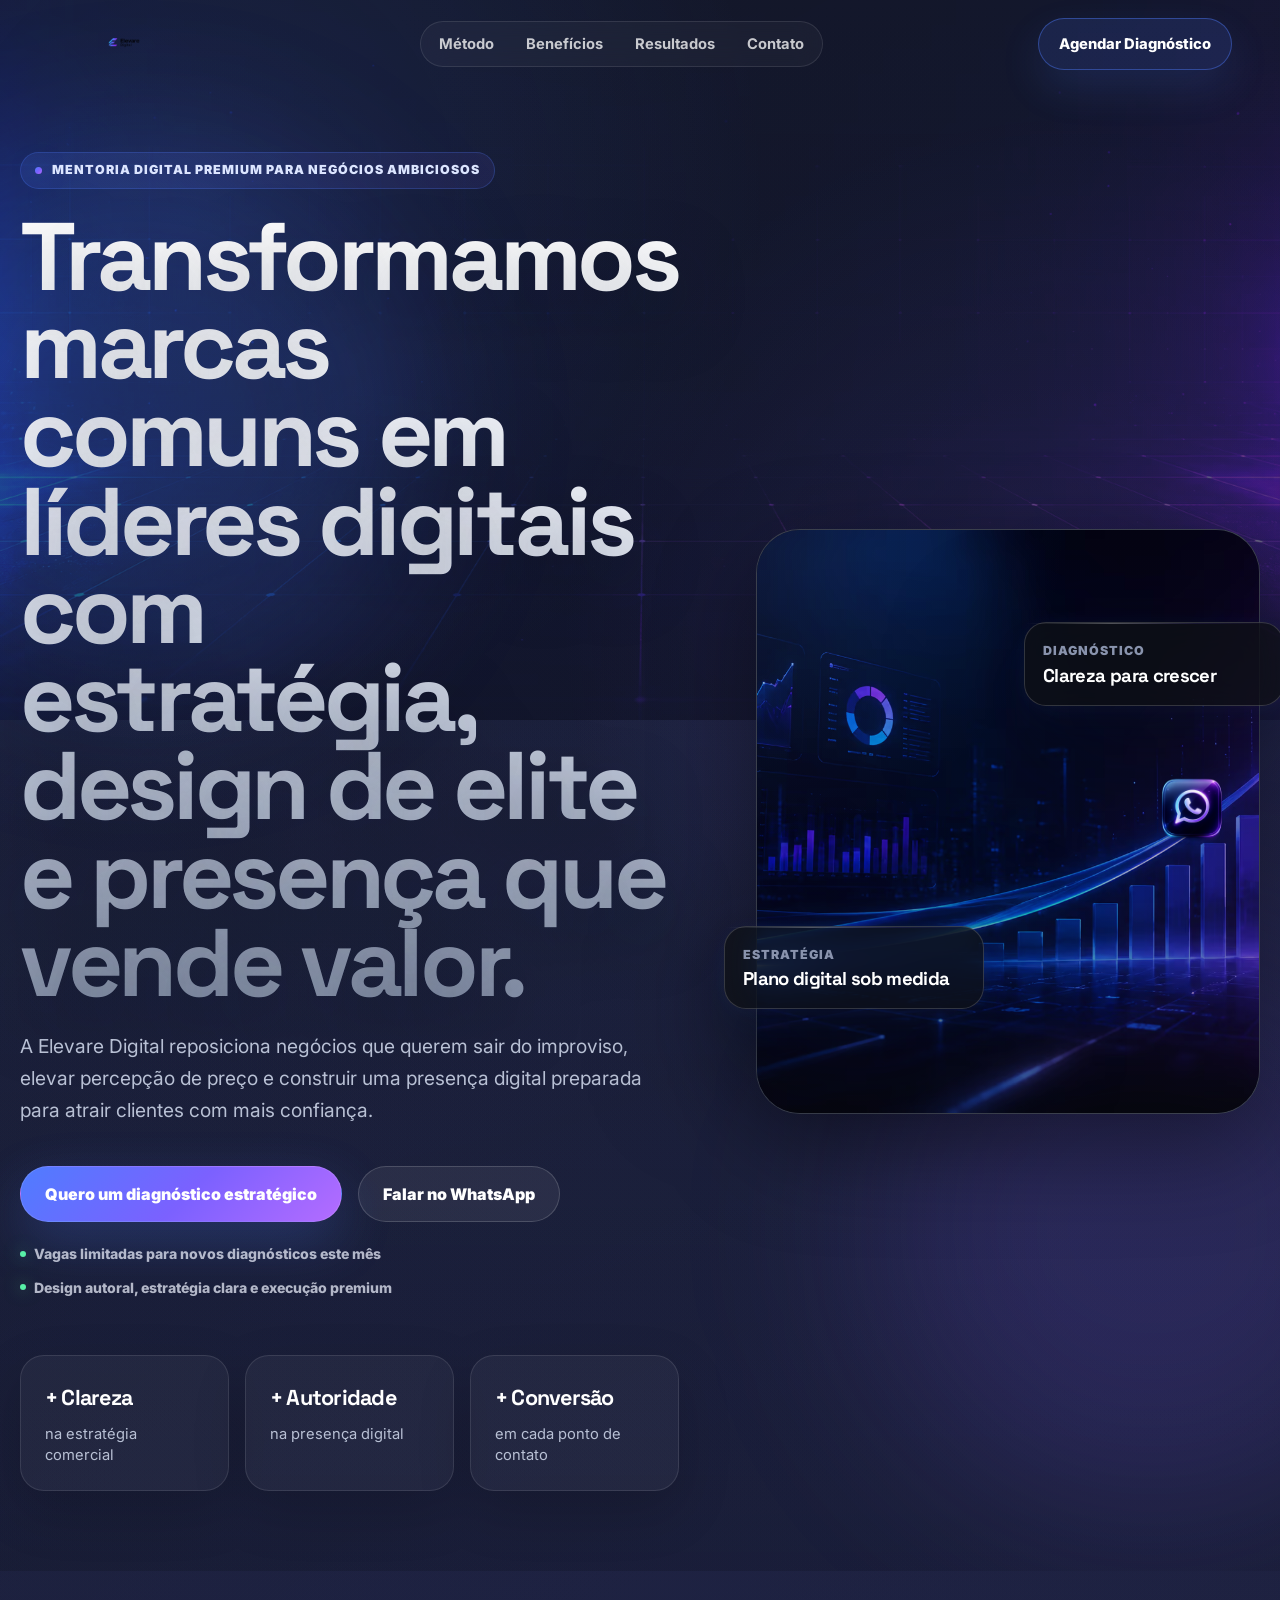
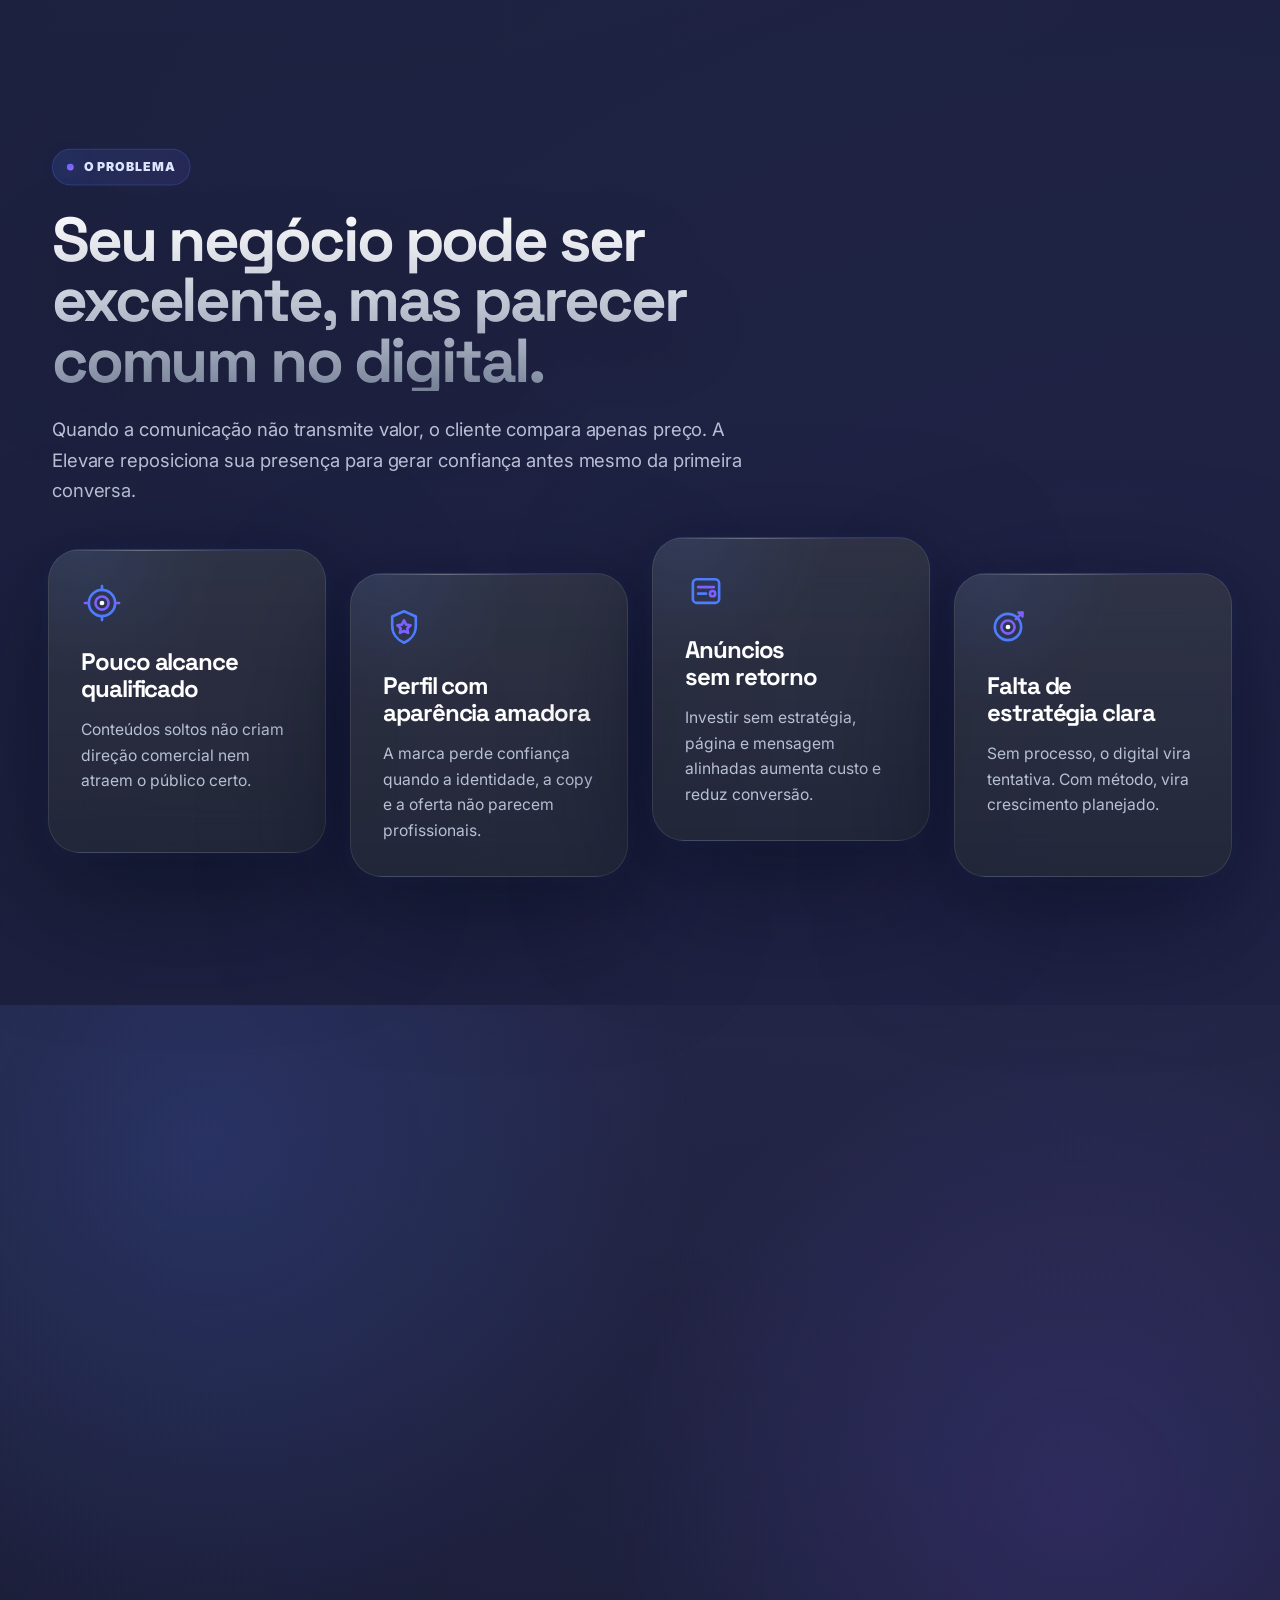
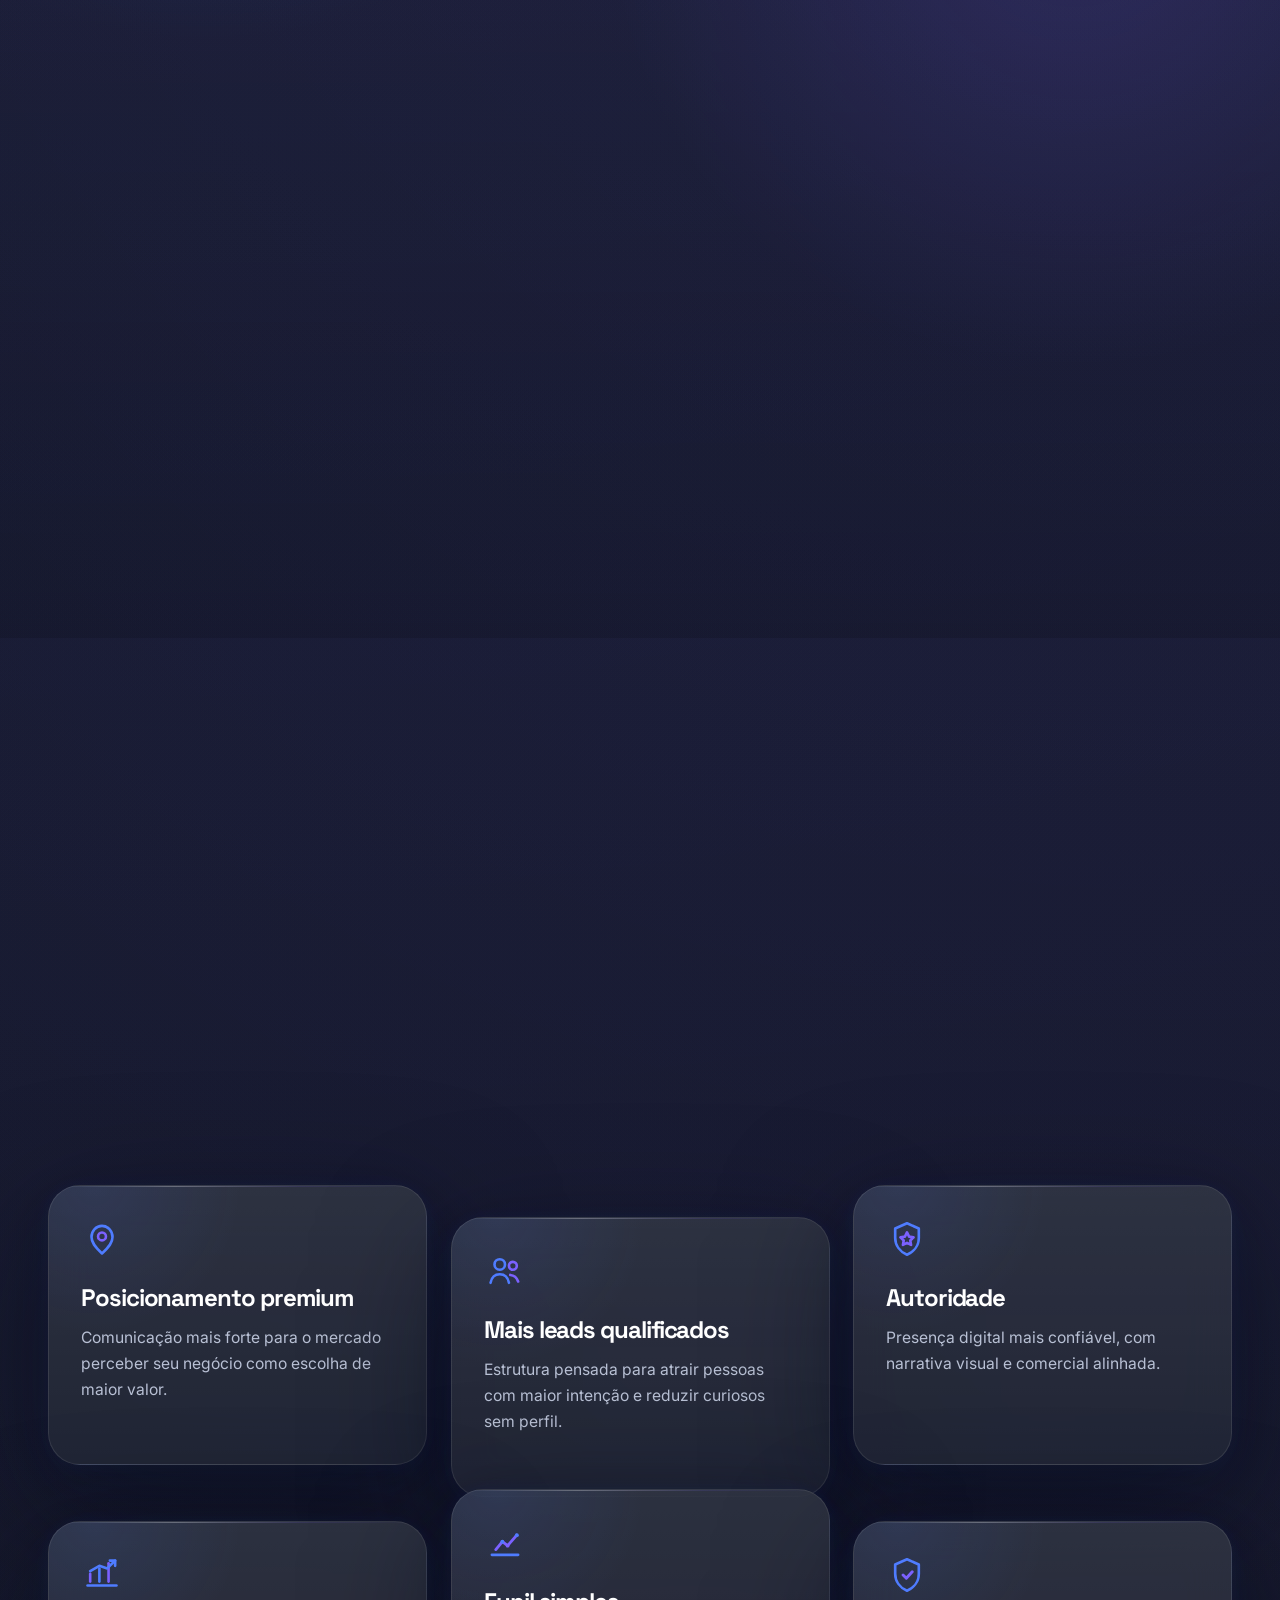
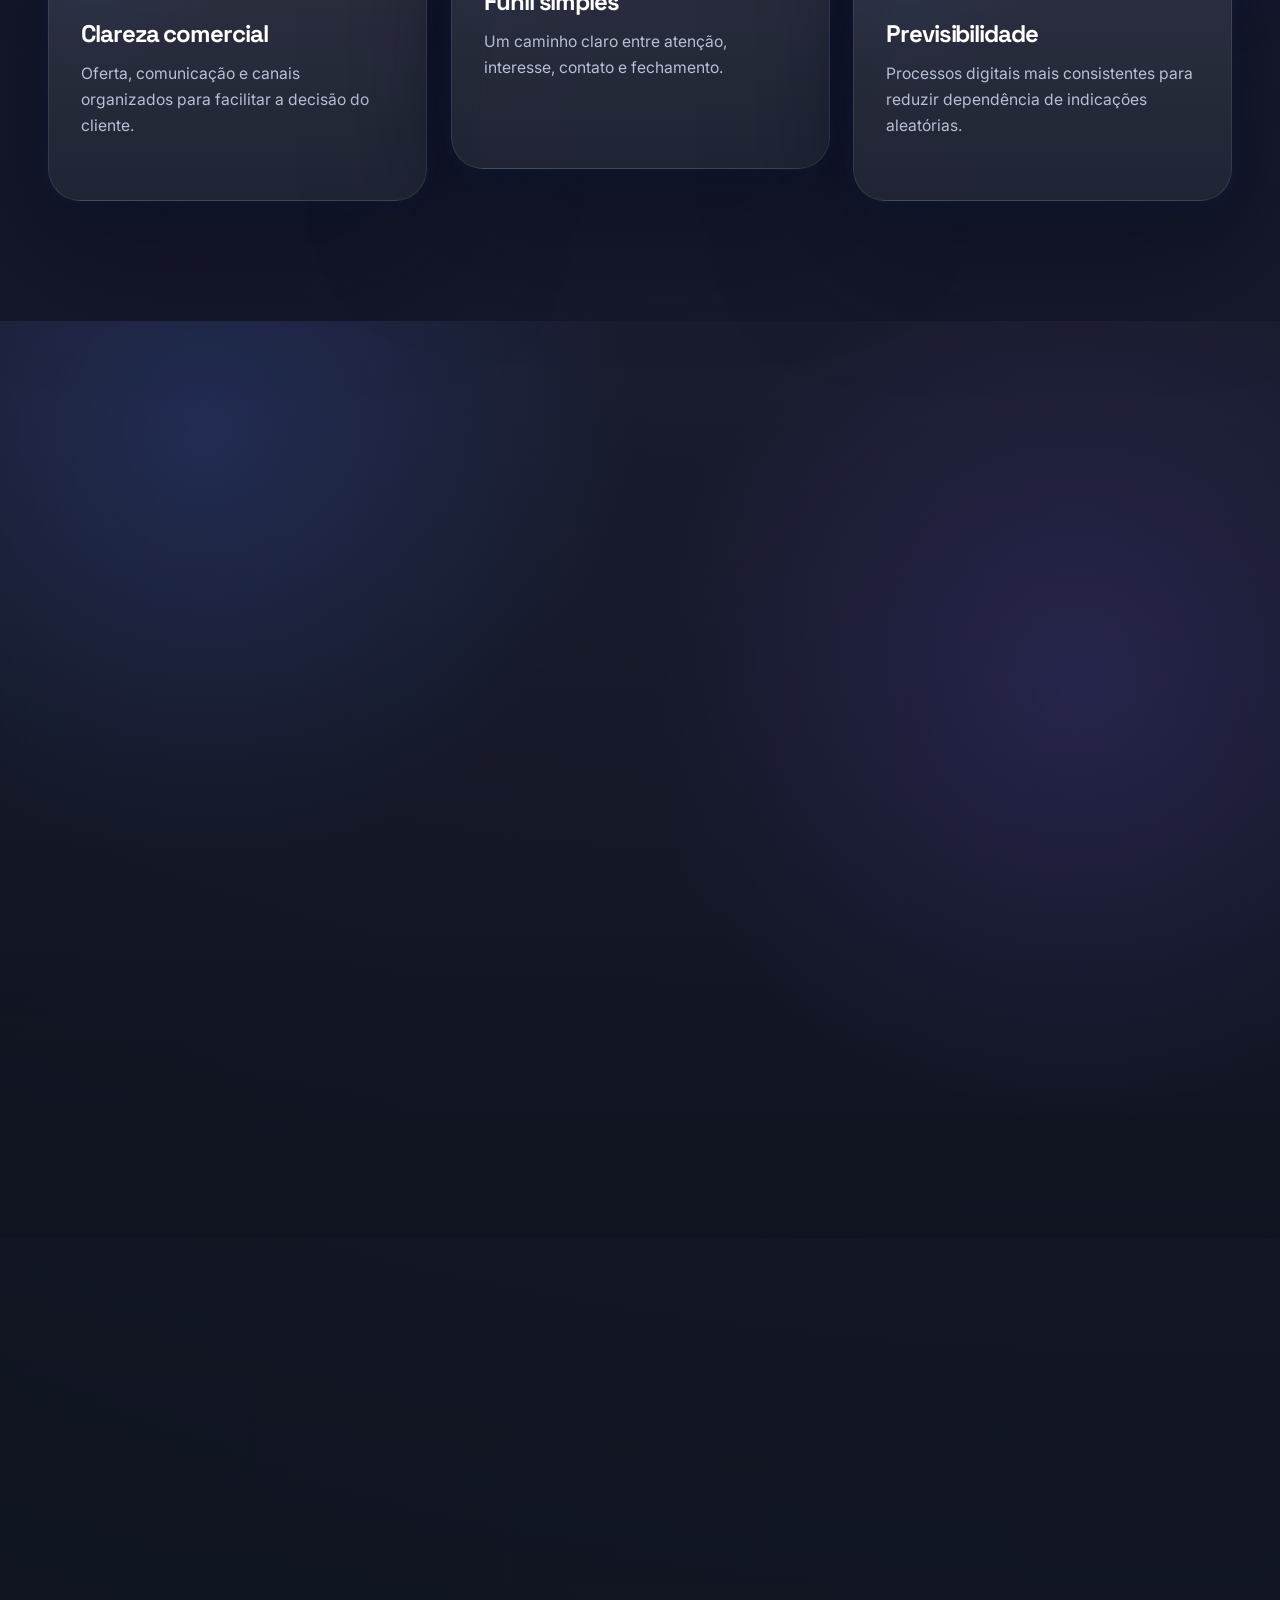
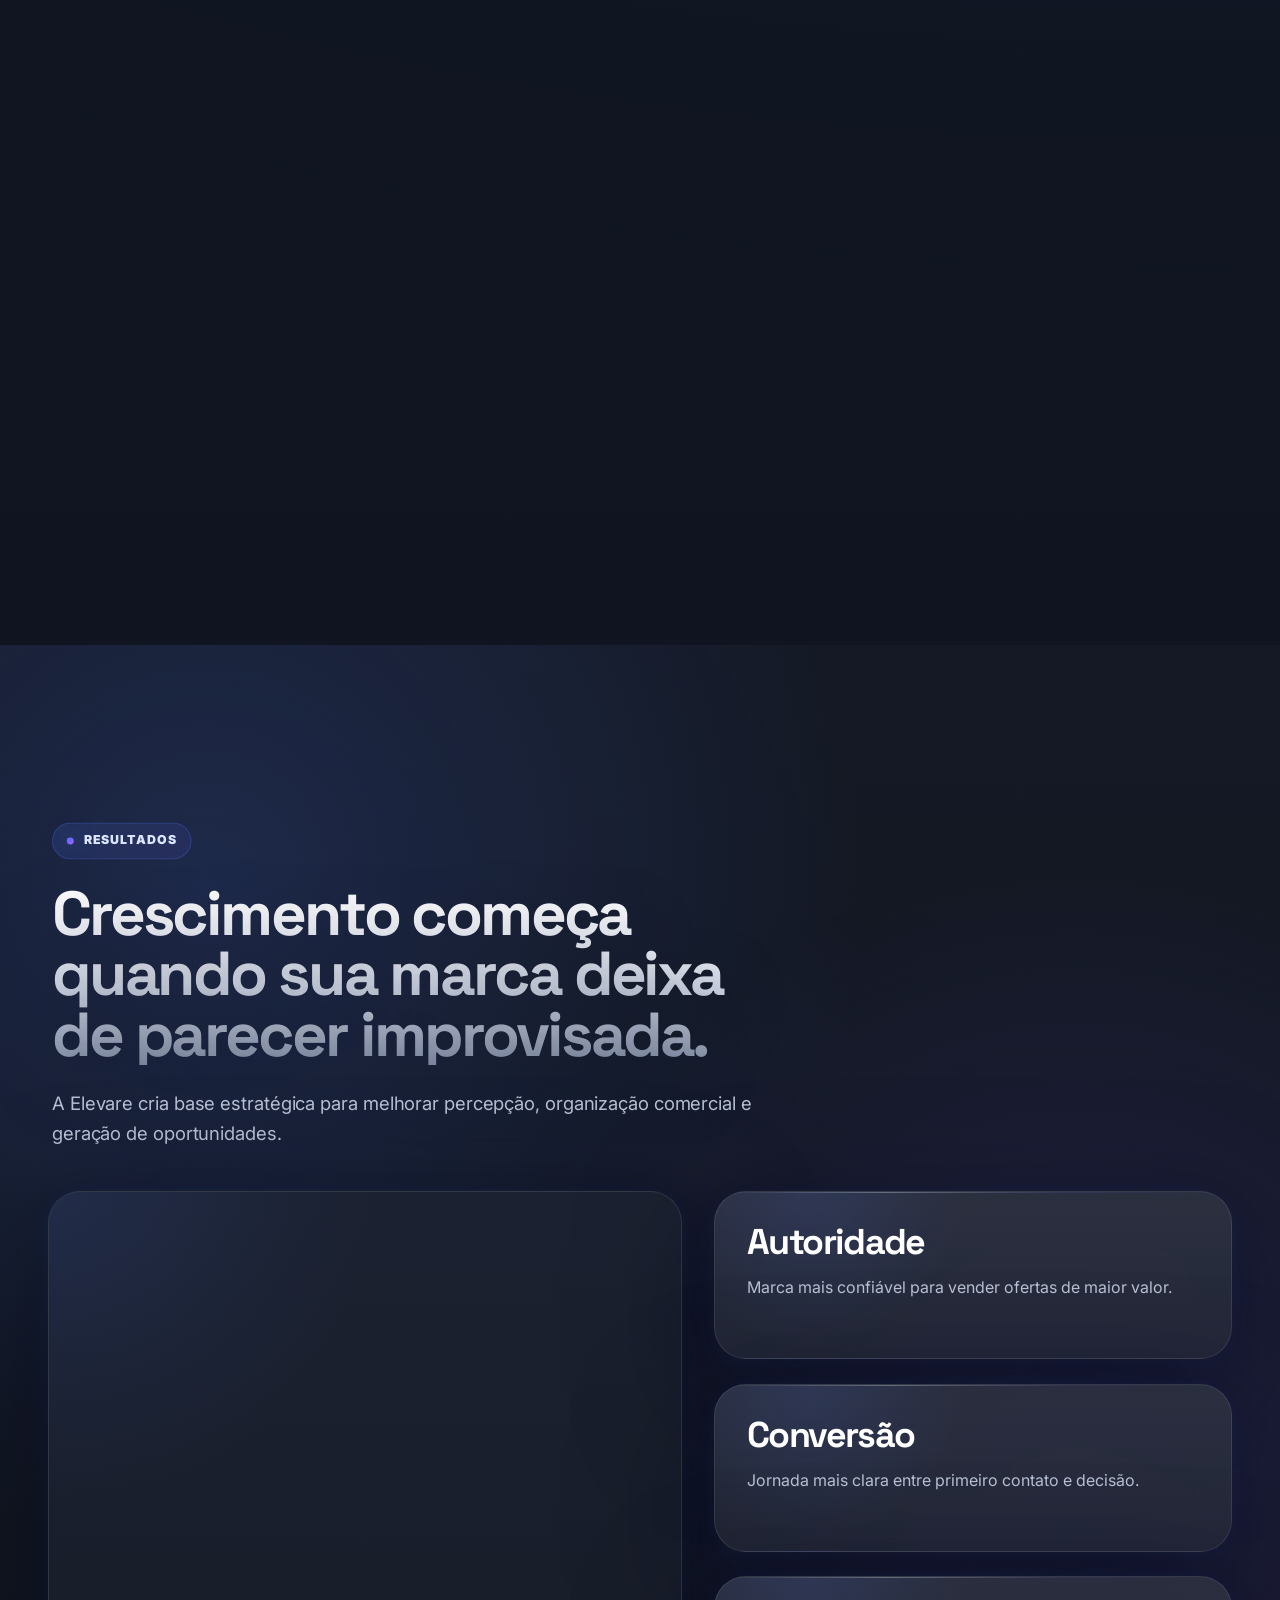
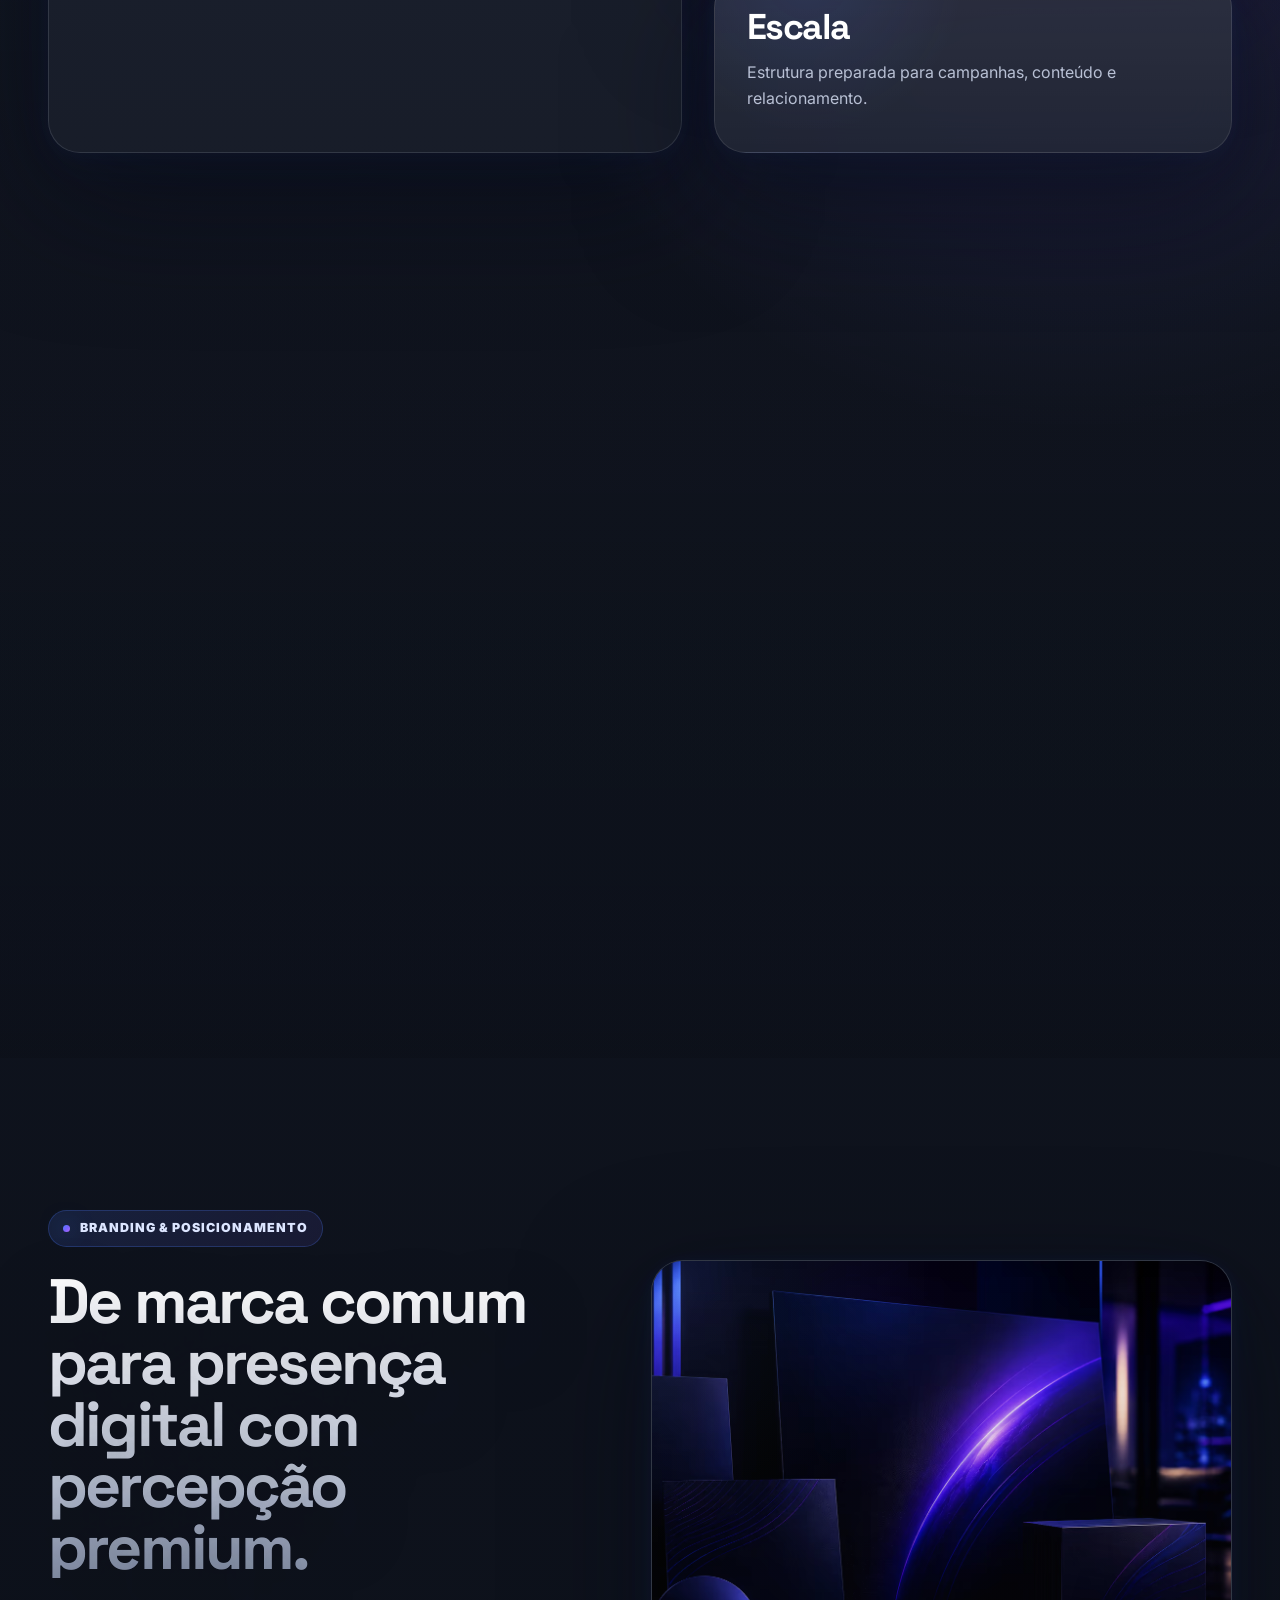
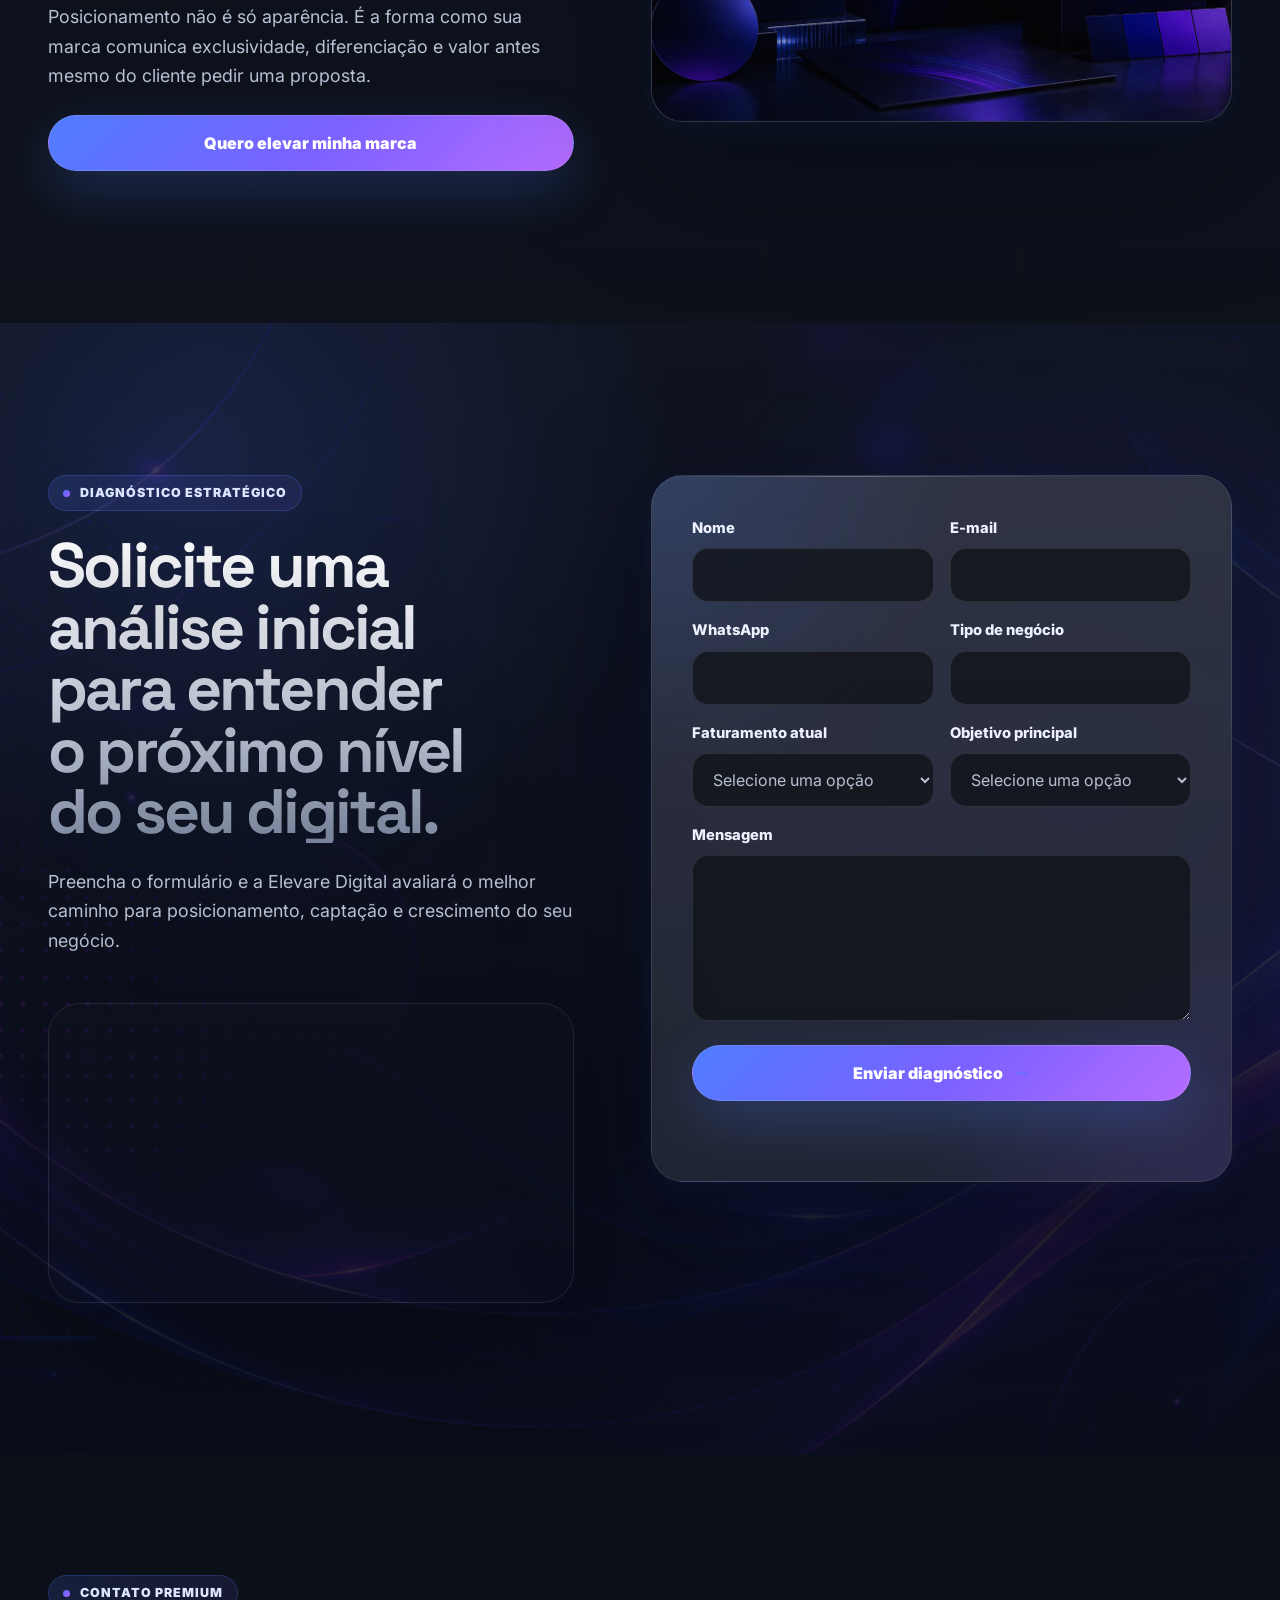
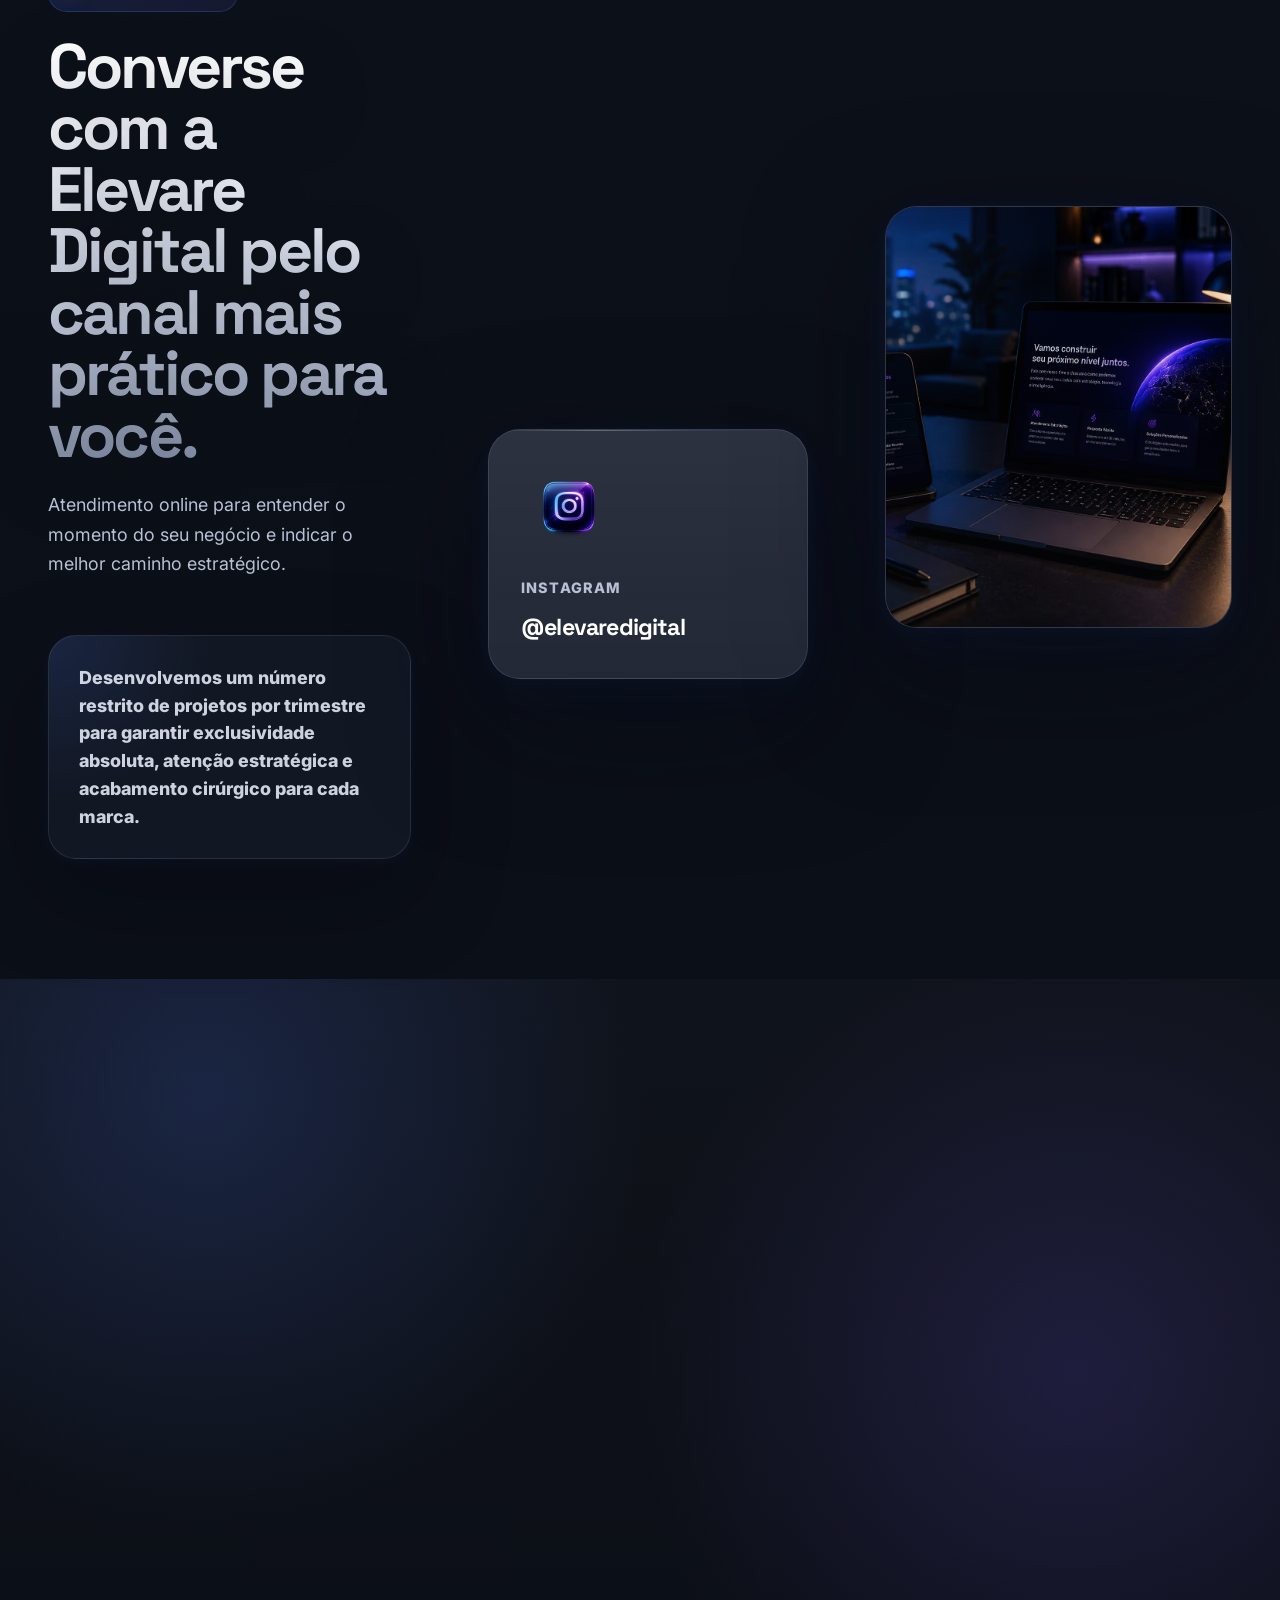
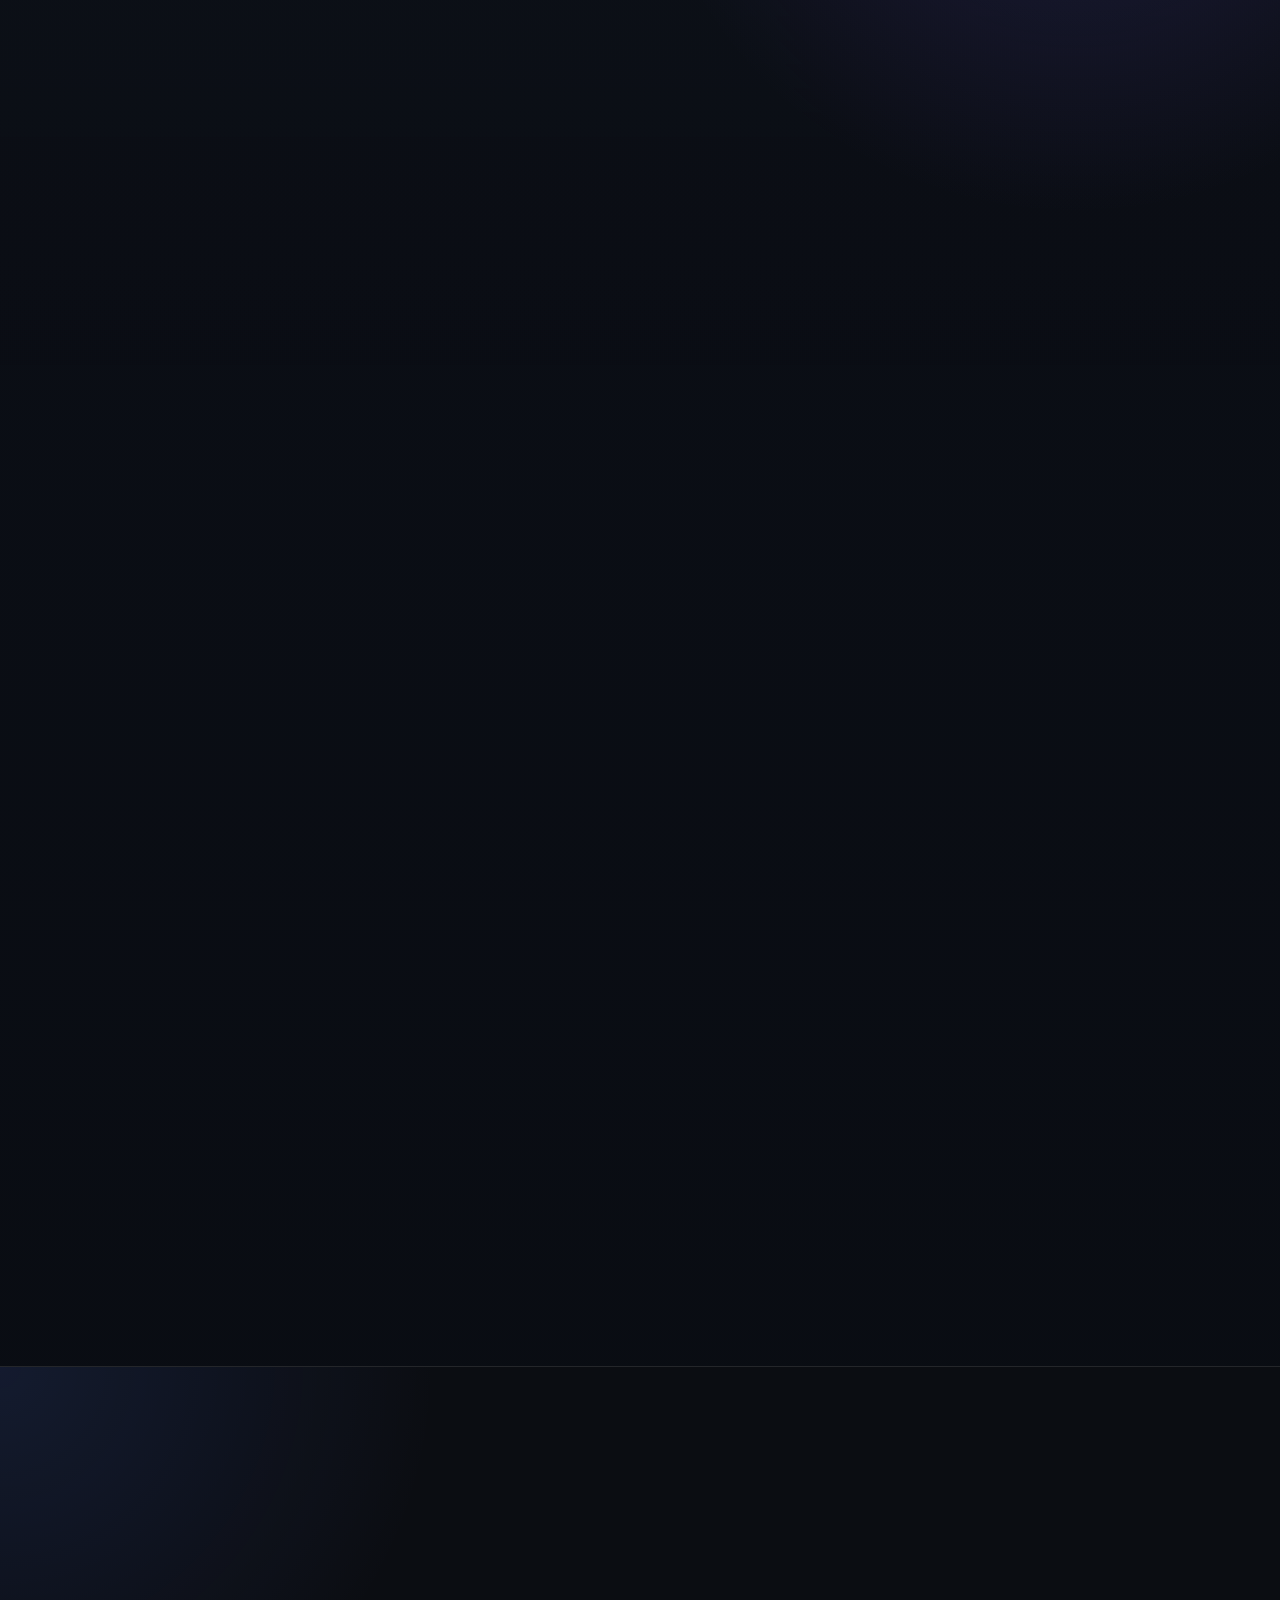
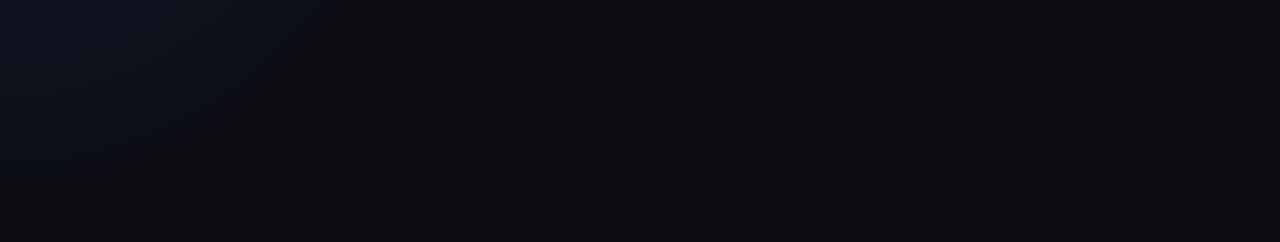
==== commit f4886100: "Performance optimization and premium refinements" ====
--- a/index.html
+++ b/index.html
@@ -56,263 +56,7 @@
       href="https://fonts.googleapis.com/css2?family=Inter:wght@400;500;600;700;800&amp;family=Space+Grotesk:wght@500;600;700&amp;display=swap"
       rel="stylesheet"
     />
-    <link
-      as="image"
-      href="assets/images/hero-elevare-mobile.avif"
-      media="(max-width: 640px)"
-      rel="preload"
-    />
-    <link
-      as="image"
-      href="assets/images/hero-elevare-tablet.avif"
-      media="(min-width: 641px) and (max-width: 1024px)"
-      rel="preload"
-    />
-    <link
-      as="image"
-      href="assets/images/hero-elevare.avif"
-      media="(min-width: 1025px)"
-      rel="preload"
-    />
-    <style data-critical="true">
-      /* Critical CSS — above the fold */
-      :root {
-        --color-bg: #0e1118;
-        --color-text: #eef2ff;
-        --color-white: #fff;
-        --color-muted: #b8c0d4;
-        --color-line: rgba(255, 255, 255, 0.1);
-        --gradient-main: linear-gradient(
-          135deg,
-          #4f7cff 0%,
-          #7b61ff 52%,
-          #b46cff 100%
-        );
-        --font-title: "Space Grotesk", system-ui, sans-serif;
-        --font-body: "Inter", system-ui, sans-serif;
-        --container-wide: 1320px;
-        --header-height: 88px;
-      }
-      * {
-        box-sizing: border-box;
-      }
-      html {
-        overflow-x: hidden;
-        scroll-behavior: smooth;
-      }
-      body {
-        min-width: 320px;
-        margin: 0;
-        overflow-x: hidden;
-        background: #0e1118;
-        color: var(--color-text);
-        font-family: var(--font-body);
-        -webkit-font-smoothing: antialiased;
-        text-rendering: optimizeLegibility;
-      }
-      img,
-      picture,
-      svg {
-        display: block;
-        max-width: 100%;
-      }
-      img {
-        height: auto;
-      }
-      a {
-        color: inherit;
-        text-decoration: none;
-      }
-      h1,
-      h2,
-      h3,
-      p {
-        margin: 0;
-      }
-      h1,
-      h2,
-      h3 {
-        font-family: var(--font-title);
-        letter-spacing: -0.045em;
-        line-height: 0.98;
-        color: var(--color-white);
-      }
-      h1 {
-        max-width: 840px;
-        font-size: clamp(3.25rem, 7.5vw, 7.35rem);
-        line-height: 0.92;
-        text-wrap: balance;
-      }
-      p {
-        color: var(--color-muted);
-      }
-      .container {
-        width: min(100% - 40px, 1184px);
-        margin-inline: auto;
-      }
-      .header {
-        position: fixed;
-        top: 0;
-        left: 0;
-        z-index: 900;
-        width: 100%;
-        height: var(--header-height);
-        display: flex;
-        align-items: center;
-      }
-      .header-container {
-        display: flex;
-        align-items: center;
-        justify-content: space-between;
-        gap: 24px;
-      }
-      .brand-logo {
-        width: 156px;
-        max-height: 46px;
-        object-fit: contain;
-      }
-      .nav {
-        display: flex;
-        align-items: center;
-        gap: 32px;
-        padding: 10px 18px;
-        border: 1px solid var(--color-line);
-        border-radius: 999px;
-        background: rgba(255, 255, 255, 0.035);
-        backdrop-filter: blur(14px);
-      }
-      .nav a {
-        color: rgba(255, 255, 255, 0.76);
-        font-size: 0.92rem;
-        font-weight: 700;
-      }
-      .header-cta,
-      .btn {
-        display: inline-flex;
-        align-items: center;
-        justify-content: center;
-        min-height: 52px;
-        border-radius: 999px;
-        font-weight: 800;
-      }
-      .header-cta {
-        padding: 0 20px;
-        border: 1px solid rgba(79, 124, 255, 0.42);
-        background: rgba(79, 124, 255, 0.14);
-      }
-      .hero {
-        min-height: 100svh;
-        padding: calc(var(--header-height) + 64px) 0 80px;
-        display: flex;
-        align-items: center;
-        overflow: hidden;
-      }
-      .hero-container {
-        width: min(100% - 40px, var(--container-wide));
-        display: grid;
-        grid-template-columns: minmax(0, 1.02fr) minmax(360px, 0.78fr);
-        align-items: center;
-        gap: clamp(40px, 6vw, 88px);
-        margin-inline: auto;
-      }
-      .hero-content {
-        display: grid;
-        gap: 24px;
-      }
-      .hero-text {
-        max-width: 680px;
-        font-size: clamp(1.05rem, 1.5vw, 1.25rem);
-      }
-      .hero-actions {
-        display: flex;
-        flex-wrap: wrap;
-        align-items: center;
-        gap: 16px;
-        margin-top: 16px;
-      }
-      .btn {
-        gap: 10px;
-        min-height: 56px;
-        padding: 0 24px;
-        line-height: 1;
-      }
-      .btn-primary {
-        border: 1px solid rgba(255, 255, 255, 0.12);
-        background: var(--gradient-main);
-        color: #fff;
-      }
-      .btn-secondary {
-        border: 1px solid rgba(255, 255, 255, 0.16);
-        background: rgba(255, 255, 255, 0.065);
-        color: #fff;
-      }
-      .hero-visual picture {
-        position: relative;
-        display: block;
-        border-radius: clamp(28px, 4vw, 44px);
-        overflow: hidden;
-        background: #1b2130;
-      }
-      .hero-visual img {
-        width: 100%;
-        aspect-ratio: 0.86/1;
-        object-fit: cover;
-      }
-      @media (max-width: 1180px) {
-        .hero-container {
-          grid-template-columns: 1fr;
-        }
-        .hero-visual {
-          max-width: 720px;
-          margin-inline: auto;
-        }
-      }
-      @media (max-width: 760px) {
-        :root {
-          --header-height: 76px;
-        }
-        .container,
-        .hero-container {
-          width: min(100% - 32px, 1184px);
-        }
-        .hero {
-          min-height: auto;
-          padding: calc(var(--header-height) + 40px) 0 80px;
-        }
-        .nav {
-          display: none;
-        }
-        .header-cta {
-          display: none;
-        }
-        .hero-actions {
-          width: 100%;
-          flex-direction: column;
-          align-items: stretch;
-        }
-        .btn {
-          width: 100%;
-          min-height: 58px;
-          white-space: normal;
-          text-align: center;
-        }
-        .hero-visual img {
-          aspect-ratio: 1/1.08;
-        }
-      }
-    </style>
-    <link
-      as="style"
-      href="css/style.css"
-      onload="
-        this.onload = null;
-        this.rel = 'stylesheet';
-      "
-      rel="preload"
-    />
-    <noscript data-css-fallback="true"
-      ><link href="css/style.css" rel="stylesheet"
-    /></noscript>
+    <link href="css/style.css" rel="stylesheet" />
     <script type="application/ld+json">
       {
         "@context": "https://schema.org",
@@ -330,17 +74,8 @@
         "serviceType": "Consultoria digital premium"
       }
     </script>
-    <link as="image" href="assets/logos/logo-elevare-white.png" rel="preload" />
   </head>
   <body>
-    <div aria-hidden="true" class="custom-cursor" id="customCursor">
-      <span>Explorar</span>
-    </div>
-    <div
-      aria-hidden="true"
-      class="custom-cursor-dot"
-      id="customCursorDot"
-    ></div>
     <div aria-hidden="true" class="site-loader" id="siteLoader">
       <img
         alt=""
--- a/css/style.css
+++ b/css/style.css
@@ -2108,22 +2108,13 @@
 }
 
 /* -----------------------------
-   19. Content Visibility / CPU Isolation
+   19. CPU Isolation seguro
 ----------------------------- */
-.pain,
-.method,
-.benefits,
-.automation,
-.mobile-performance,
-.results,
-.branding,
-.form-section,
-.contact,
 .faq,
 .final-cta,
 .footer {
   content-visibility: auto;
-  contain-intrinsic-size: auto 900px;
+  contain-intrinsic-size: auto 760px;
 }
 
 .premium-card,
@@ -2339,84 +2330,6 @@
 }
 
 /* Cursor customizado contextual */
-.custom-cursor,
-.custom-cursor-dot {
-  position: fixed;
-  left: 0;
-  top: 0;
-  z-index: 10000;
-  pointer-events: none;
-  transform: translate3d(-50%, -50%, 0);
-  opacity: 0;
-}
-
-.custom-cursor {
-  width: 18px;
-  height: 18px;
-  display: grid;
-  place-items: center;
-  border: 1px solid rgba(220, 229, 255, 0.52);
-  border-radius: 999px;
-  background:
-    radial-gradient(
-      circle at center,
-      rgba(79, 124, 255, 0.22),
-      rgba(123, 97, 255, 0.08)
-    ),
-    rgba(255, 255, 255, 0.035);
-  box-shadow:
-    0 0 0 1px rgba(255, 255, 255, 0.04),
-    0 20px 60px rgba(79, 124, 255, 0.2);
-  backdrop-filter: blur(10px);
-  mix-blend-mode: screen;
-  transition:
-    width 260ms ease,
-    height 260ms ease,
-    opacity 180ms ease,
-    border-color 260ms ease,
-    background 260ms ease;
-}
-
-.custom-cursor span {
-  opacity: 0;
-  color: #ffffff;
-  font-size: 0.68rem;
-  font-weight: 900;
-  letter-spacing: 0.08em;
-  text-transform: uppercase;
-  white-space: nowrap;
-  transition: opacity 180ms ease;
-}
-
-.custom-cursor-dot {
-  width: 4px;
-  height: 4px;
-  border-radius: 999px;
-  background: #ffffff;
-  box-shadow: 0 0 18px rgba(79, 124, 255, 0.7);
-}
-
-body.has-custom-cursor .custom-cursor,
-body.has-custom-cursor .custom-cursor-dot {
-  opacity: 1;
-}
-
-body.cursor-expanded .custom-cursor {
-  width: 92px;
-  height: 92px;
-  border-color: rgba(79, 124, 255, 0.42);
-  background:
-    radial-gradient(
-      circle at center,
-      rgba(79, 124, 255, 0.22),
-      rgba(123, 97, 255, 0.12)
-    ),
-    rgba(9, 12, 18, 0.46);
-}
-
-body.cursor-expanded .custom-cursor span {
-  opacity: 1;
-}
 
 /* Reveals orgânicos assíncronos */
 .reveal {
@@ -2512,19 +2425,9 @@
   .contact-visual img {
     min-height: 300px;
   }
-
-  .custom-cursor,
-  .custom-cursor-dot {
-    display: none;
-  }
 }
 
 @media (hover: none), (pointer: coarse) {
-  .custom-cursor,
-  .custom-cursor-dot {
-    display: none;
-  }
-
   .btn,
   .header-cta,
   .premium-card,
@@ -2536,11 +2439,6 @@
 }
 
 @media (prefers-reduced-motion: reduce) {
-  .custom-cursor,
-  .custom-cursor-dot {
-    display: none;
-  }
-
   .reveal {
     opacity: 1;
     transform: none;
@@ -2628,19 +2526,9 @@
   .branding .split-visual {
     transform: none !important;
   }
-
-  .custom-cursor,
-  .custom-cursor-dot {
-    display: none !important;
-  }
 }
 
 @media (hover: none), (pointer: coarse), (prefers-reduced-motion: reduce) {
-  .custom-cursor,
-  .custom-cursor-dot {
-    display: none !important;
-  }
-
   .btn,
   .header-cta,
   .premium-card,
@@ -2656,3 +2544,38 @@
     animation: none !important;
   }
 }
+
+/* -----------------------------
+   Performance segura — sem cursor/magnetic pesado
+----------------------------- */
+.custom-cursor,
+.custom-cursor-dot {
+  display: none !important;
+}
+
+@media (max-width: 760px) {
+  .header.is-scrolled,
+  .nav,
+  .premium-card,
+  .metric-card,
+  .case-story-card,
+  .contact-card,
+  .lead-form,
+  .floating-card,
+  .split-visual,
+  .method-visual,
+  .results-image,
+  .contact-visual {
+    backdrop-filter: none;
+  }
+
+  .floating-card-one,
+  .floating-card-two {
+    animation: none !important;
+  }
+
+  .hero::before,
+  .hero::after {
+    filter: blur(42px);
+  }
+}
